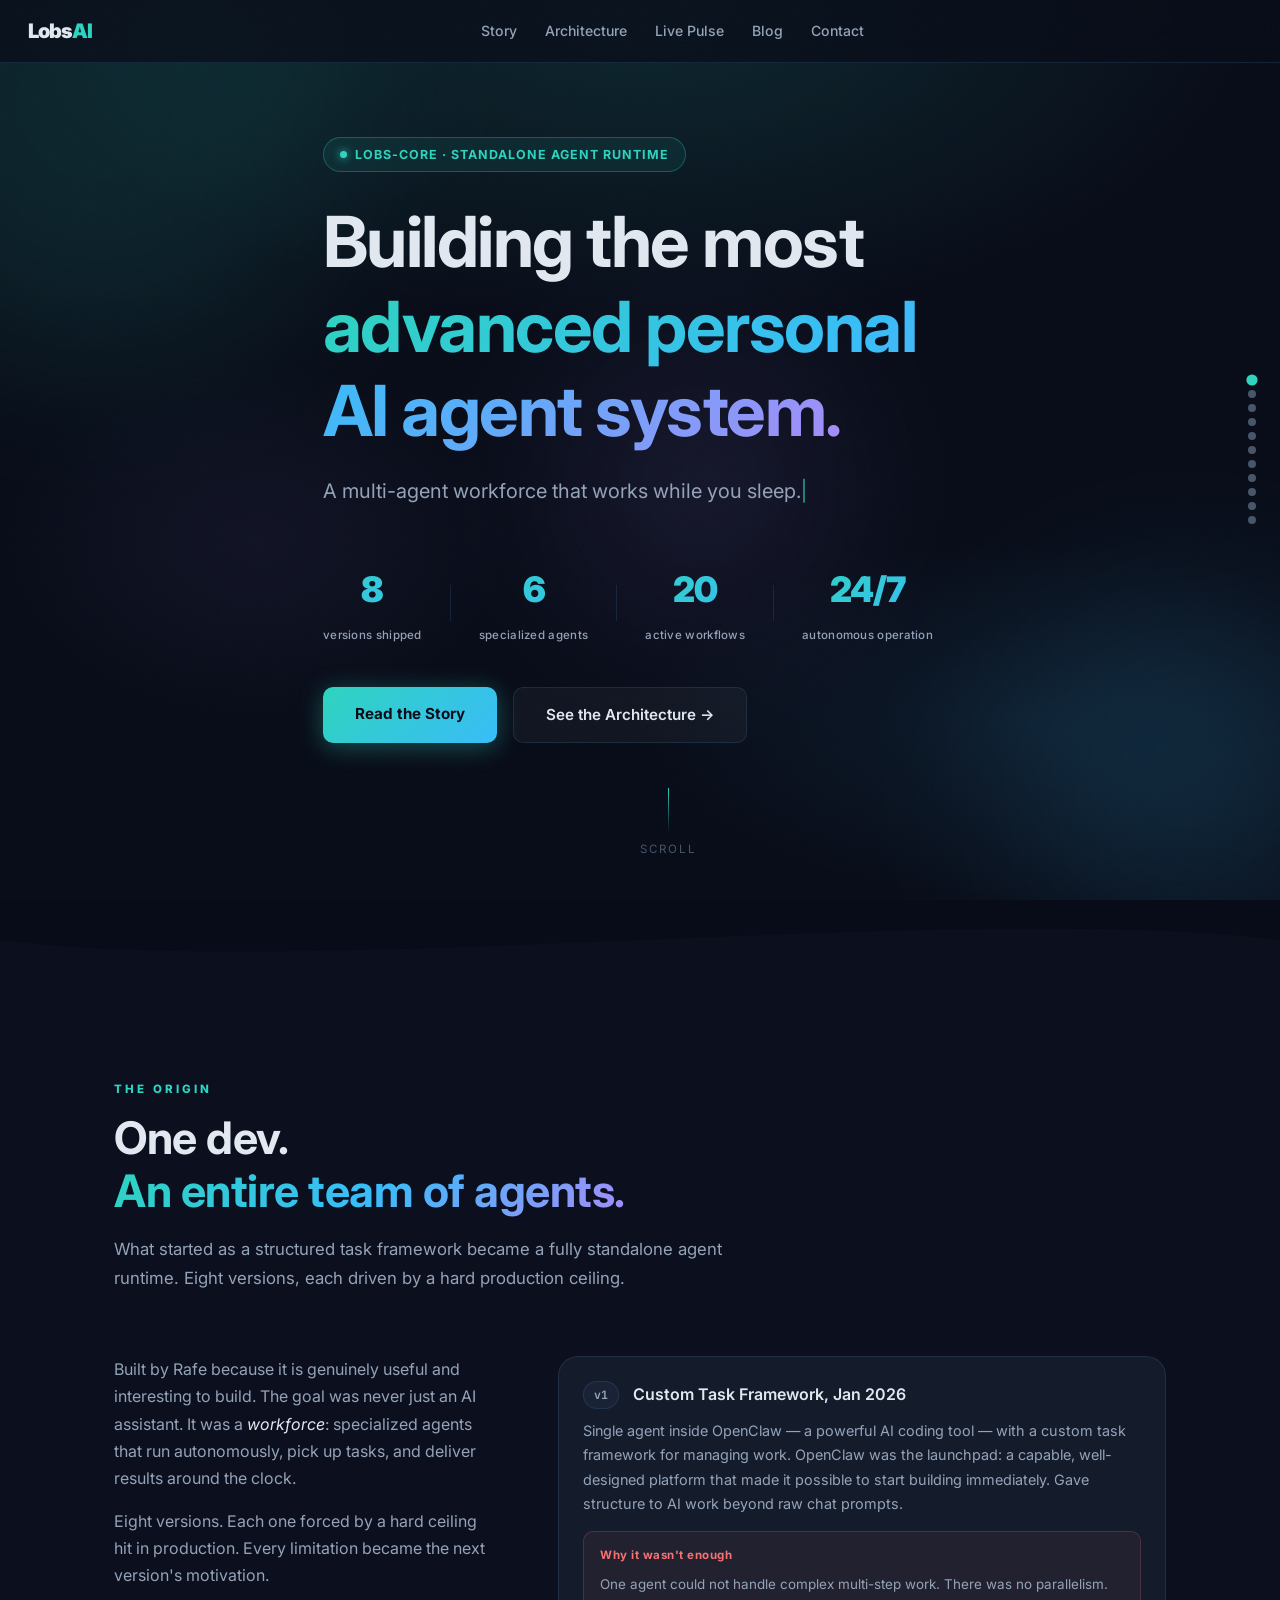
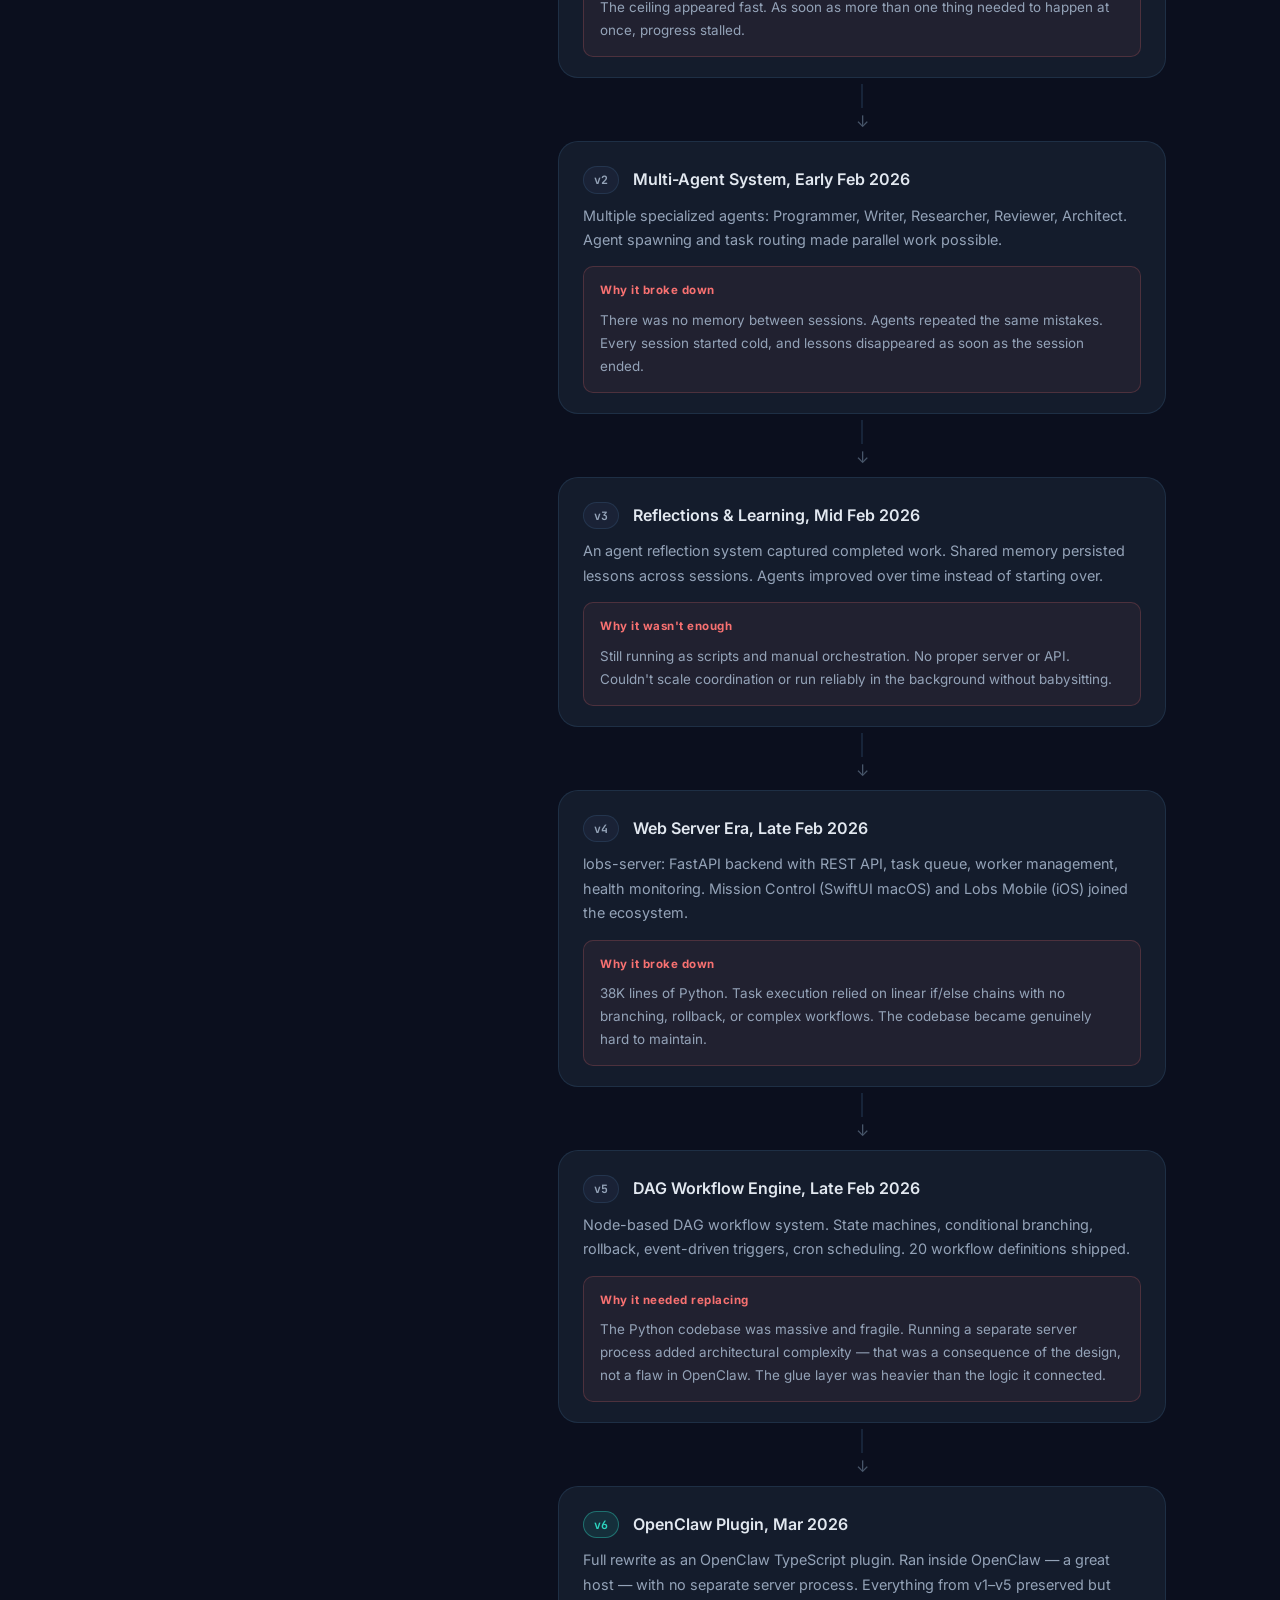
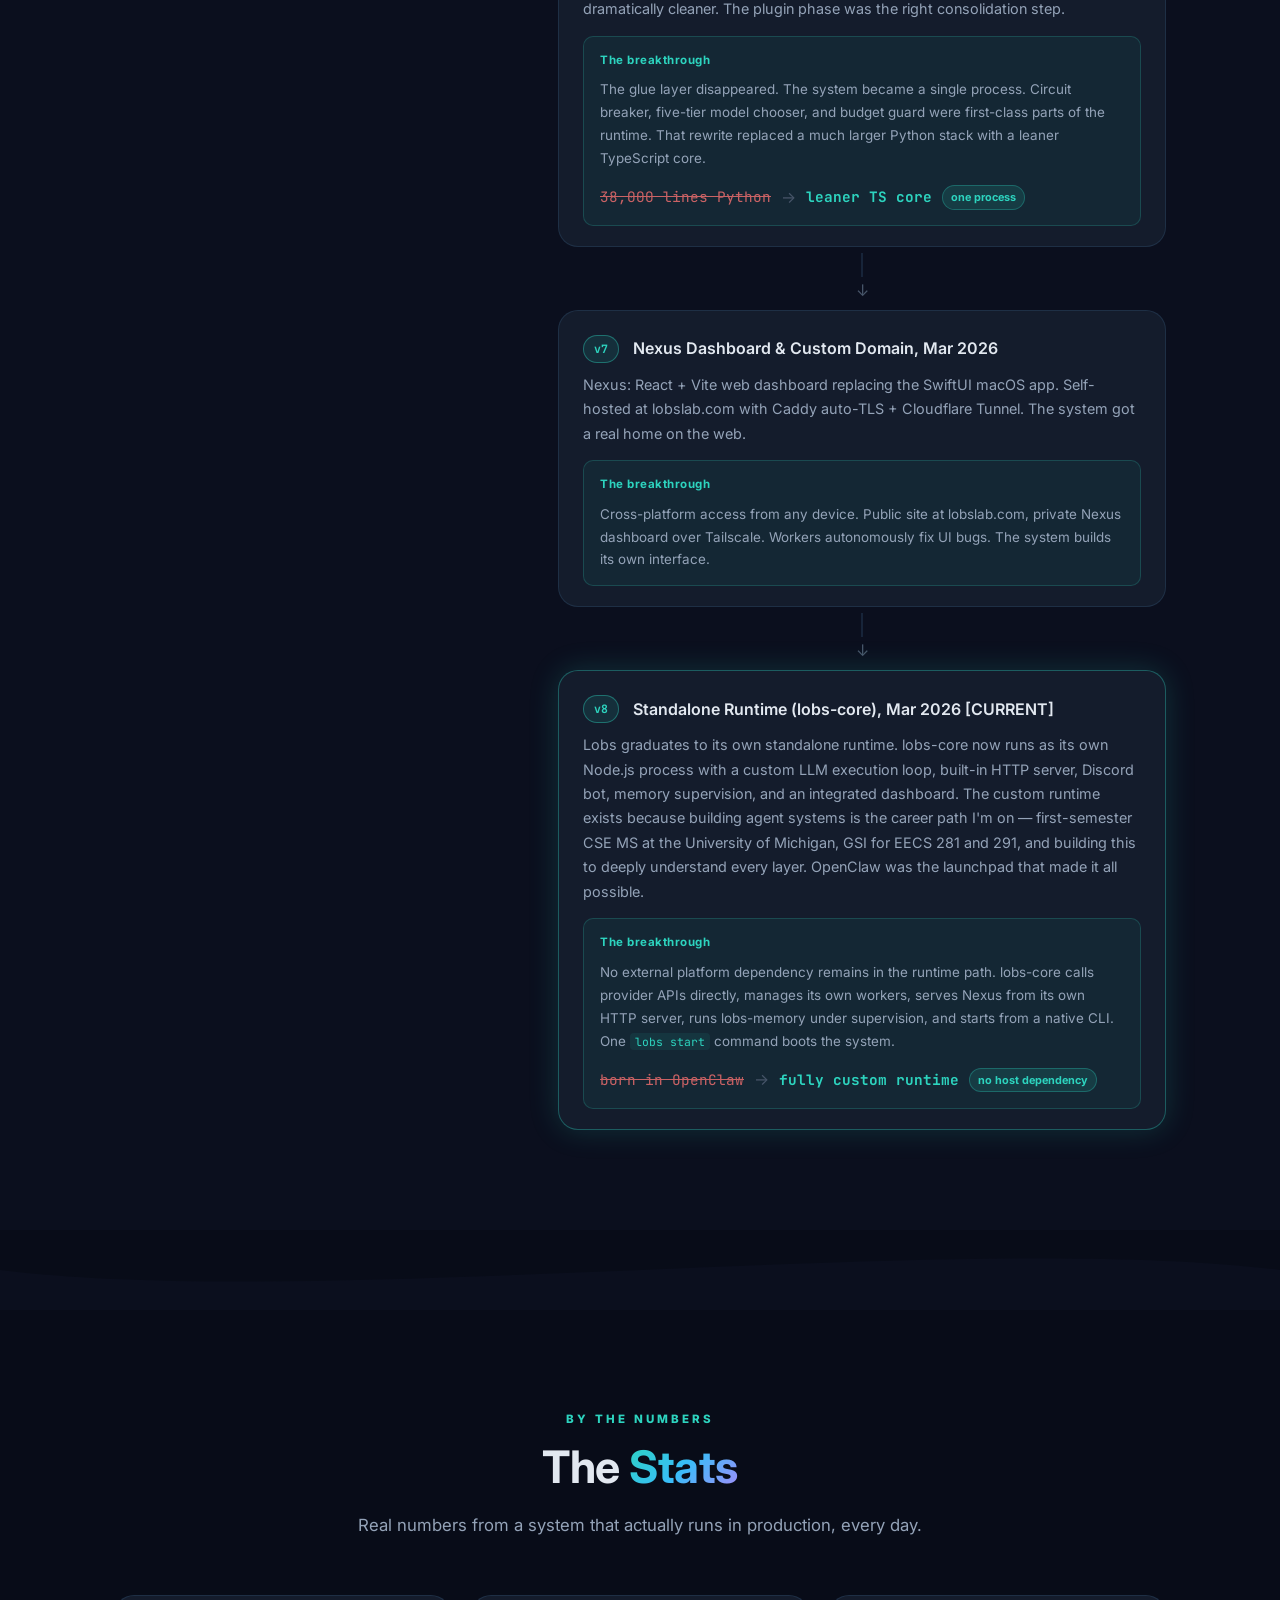
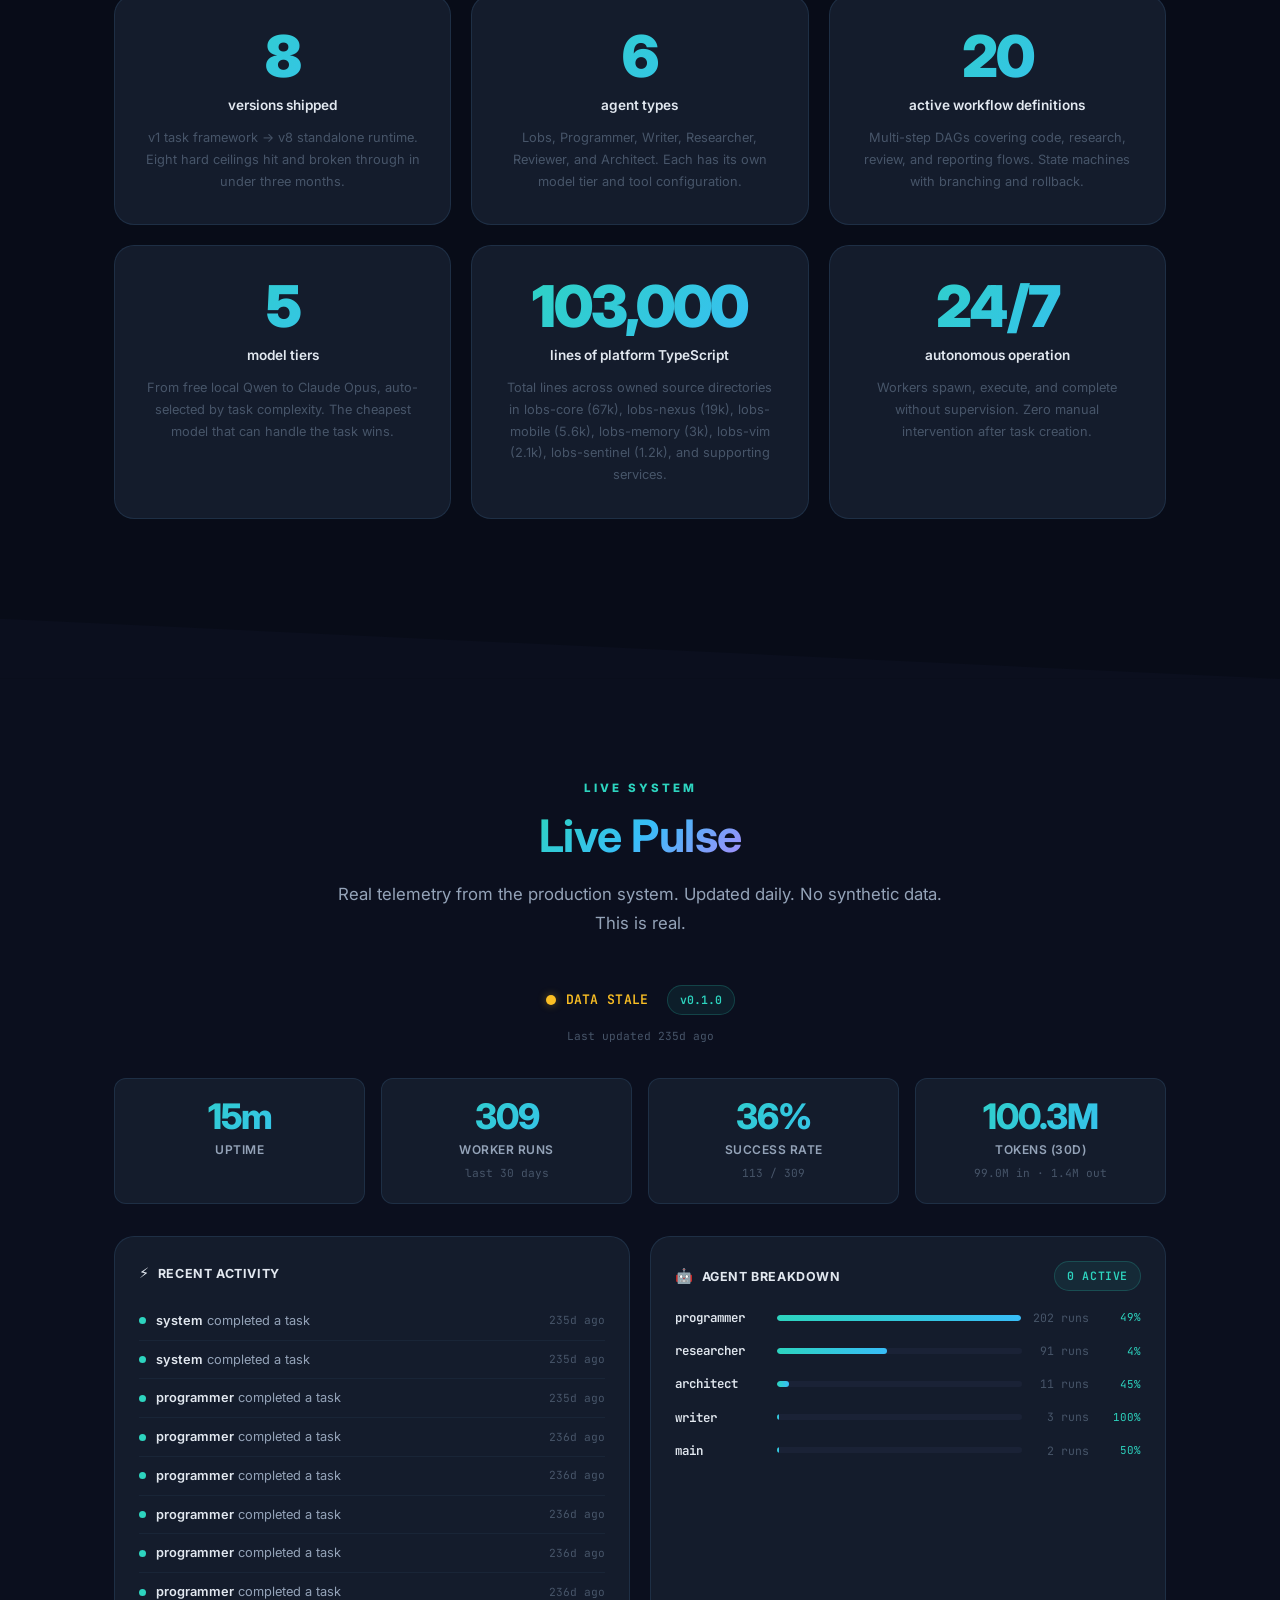
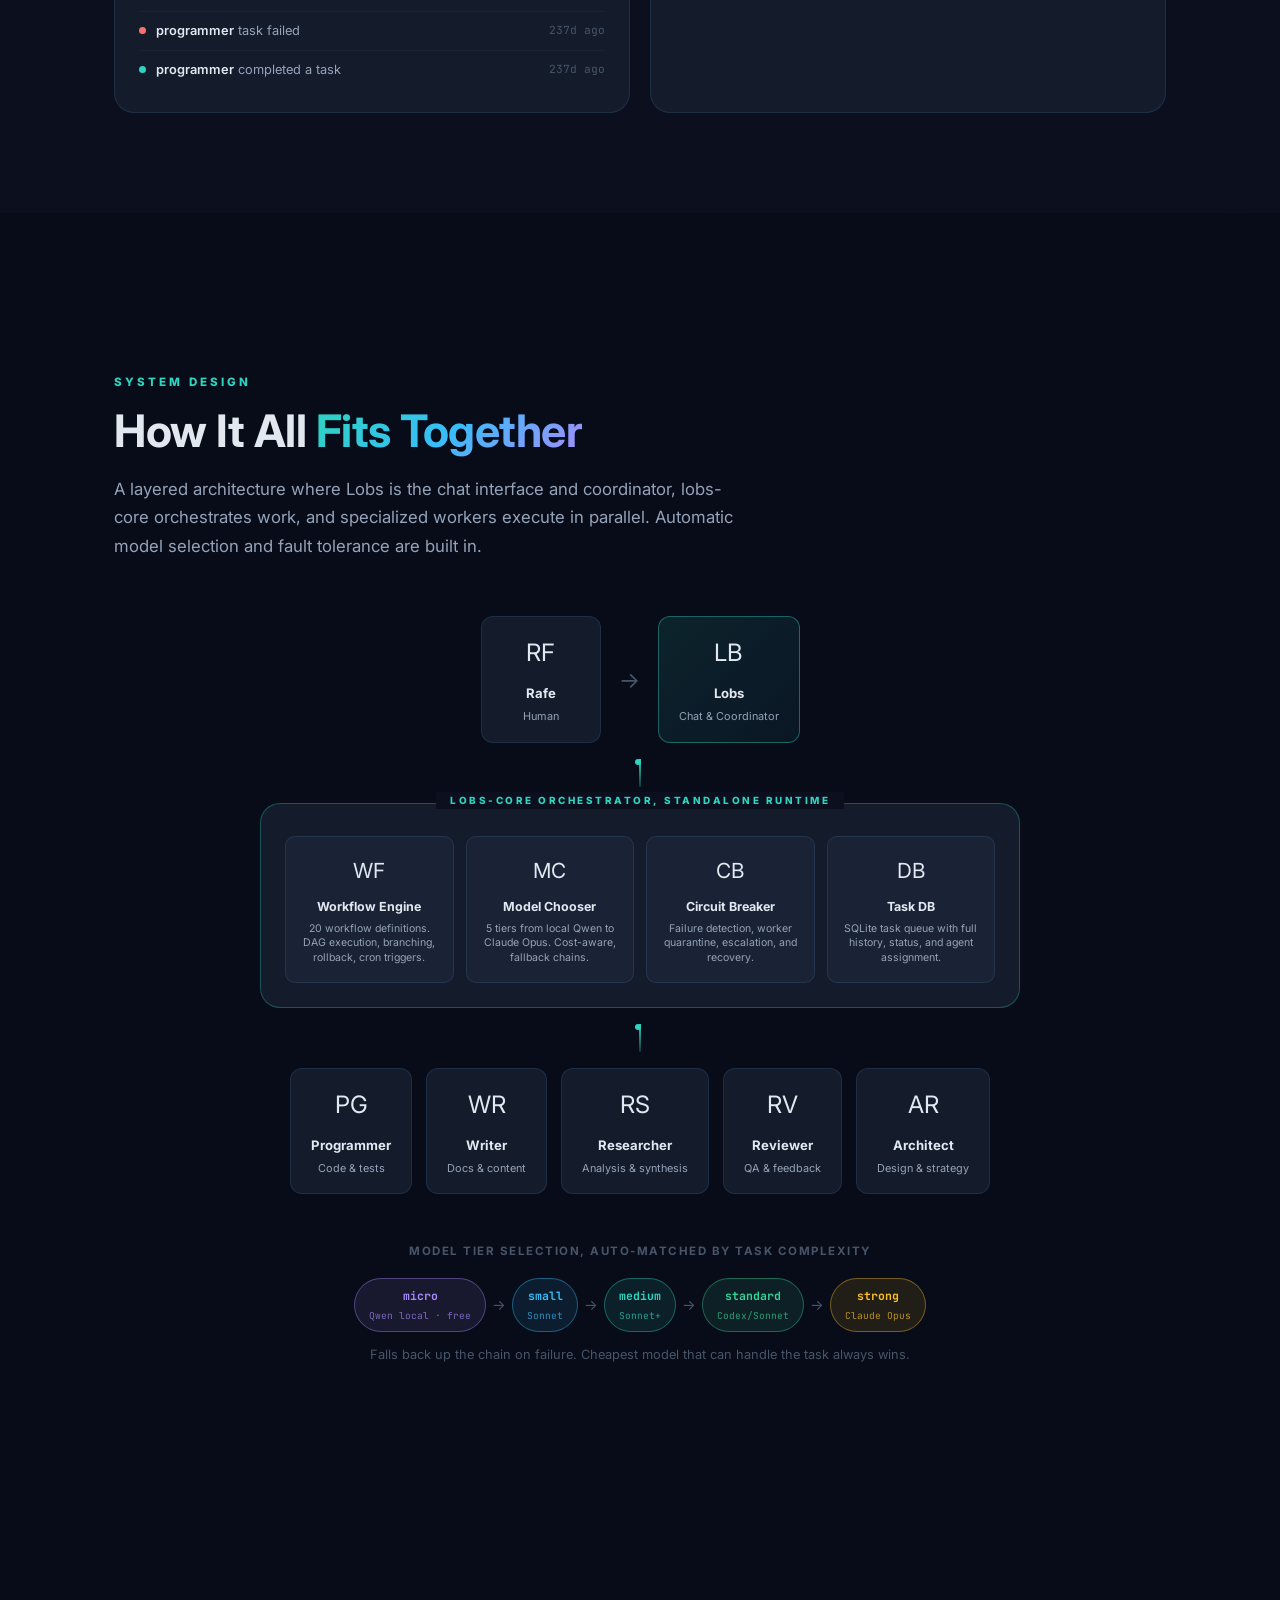
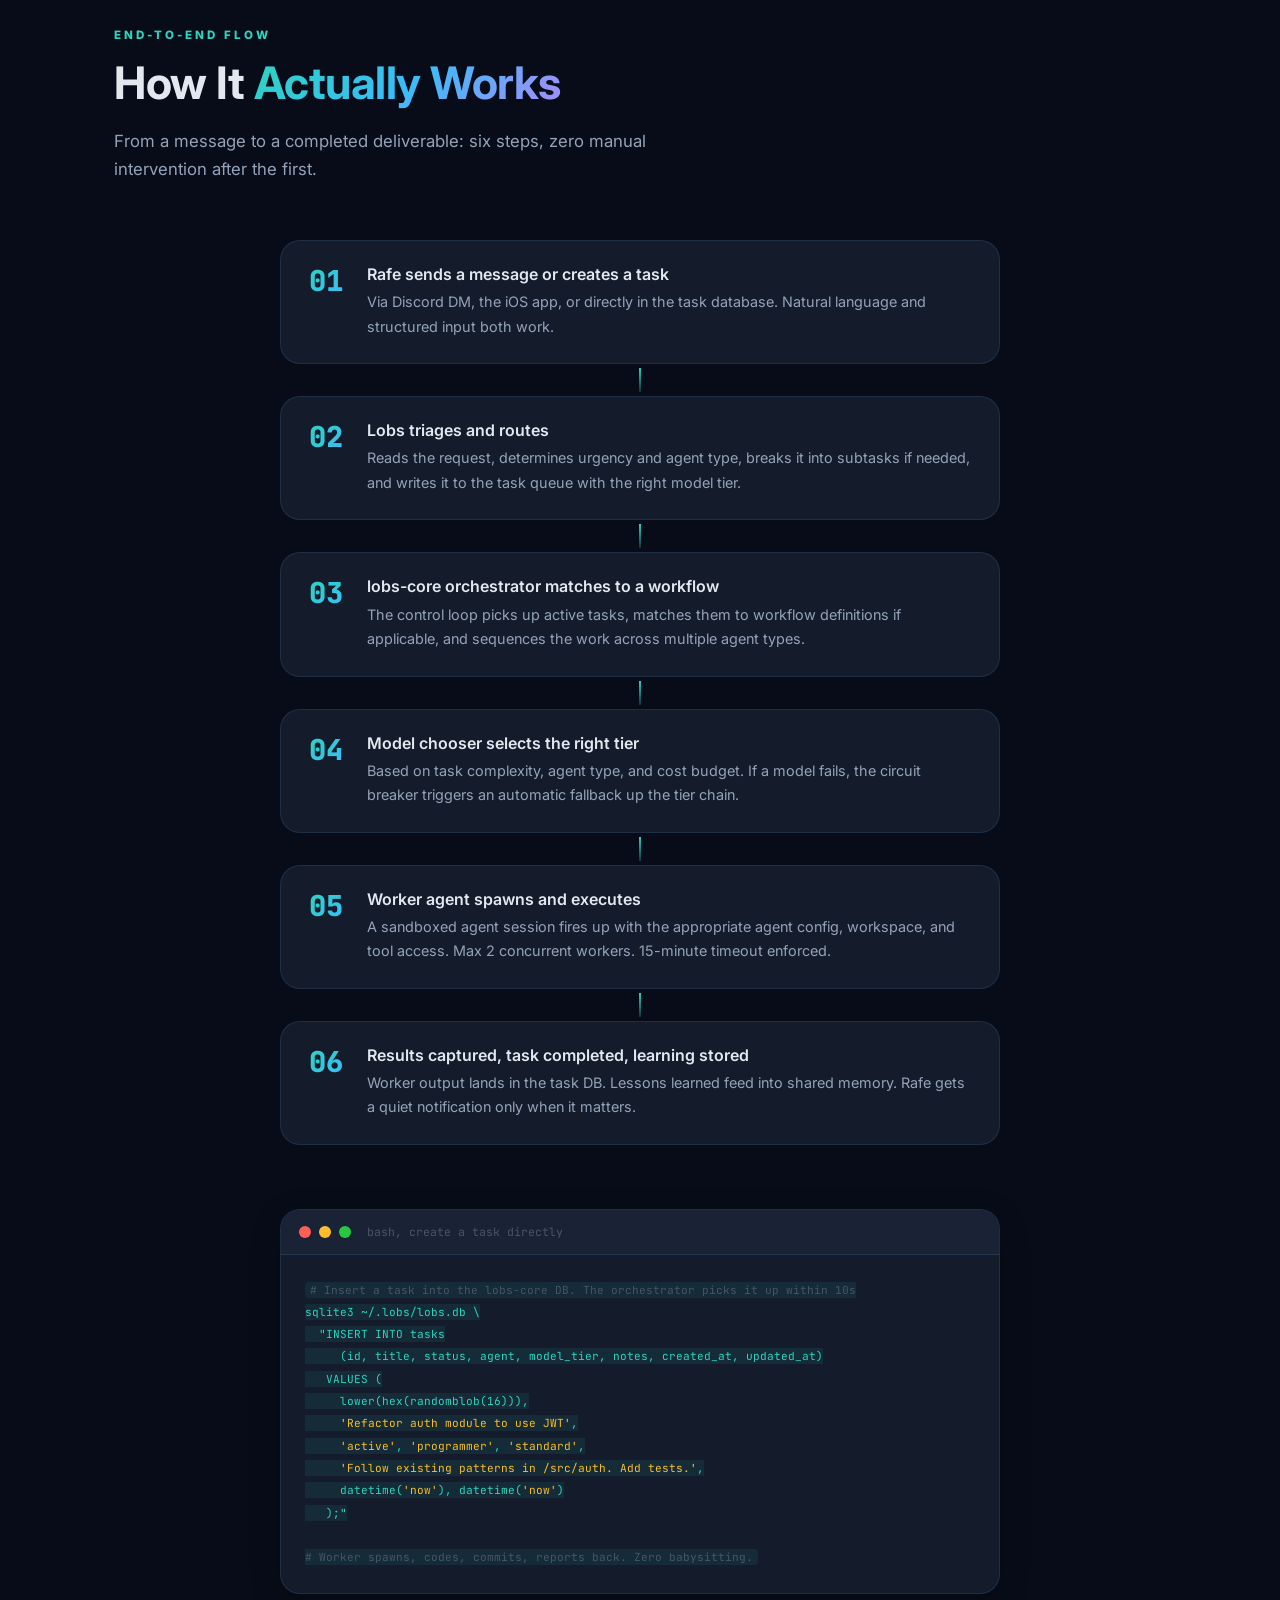
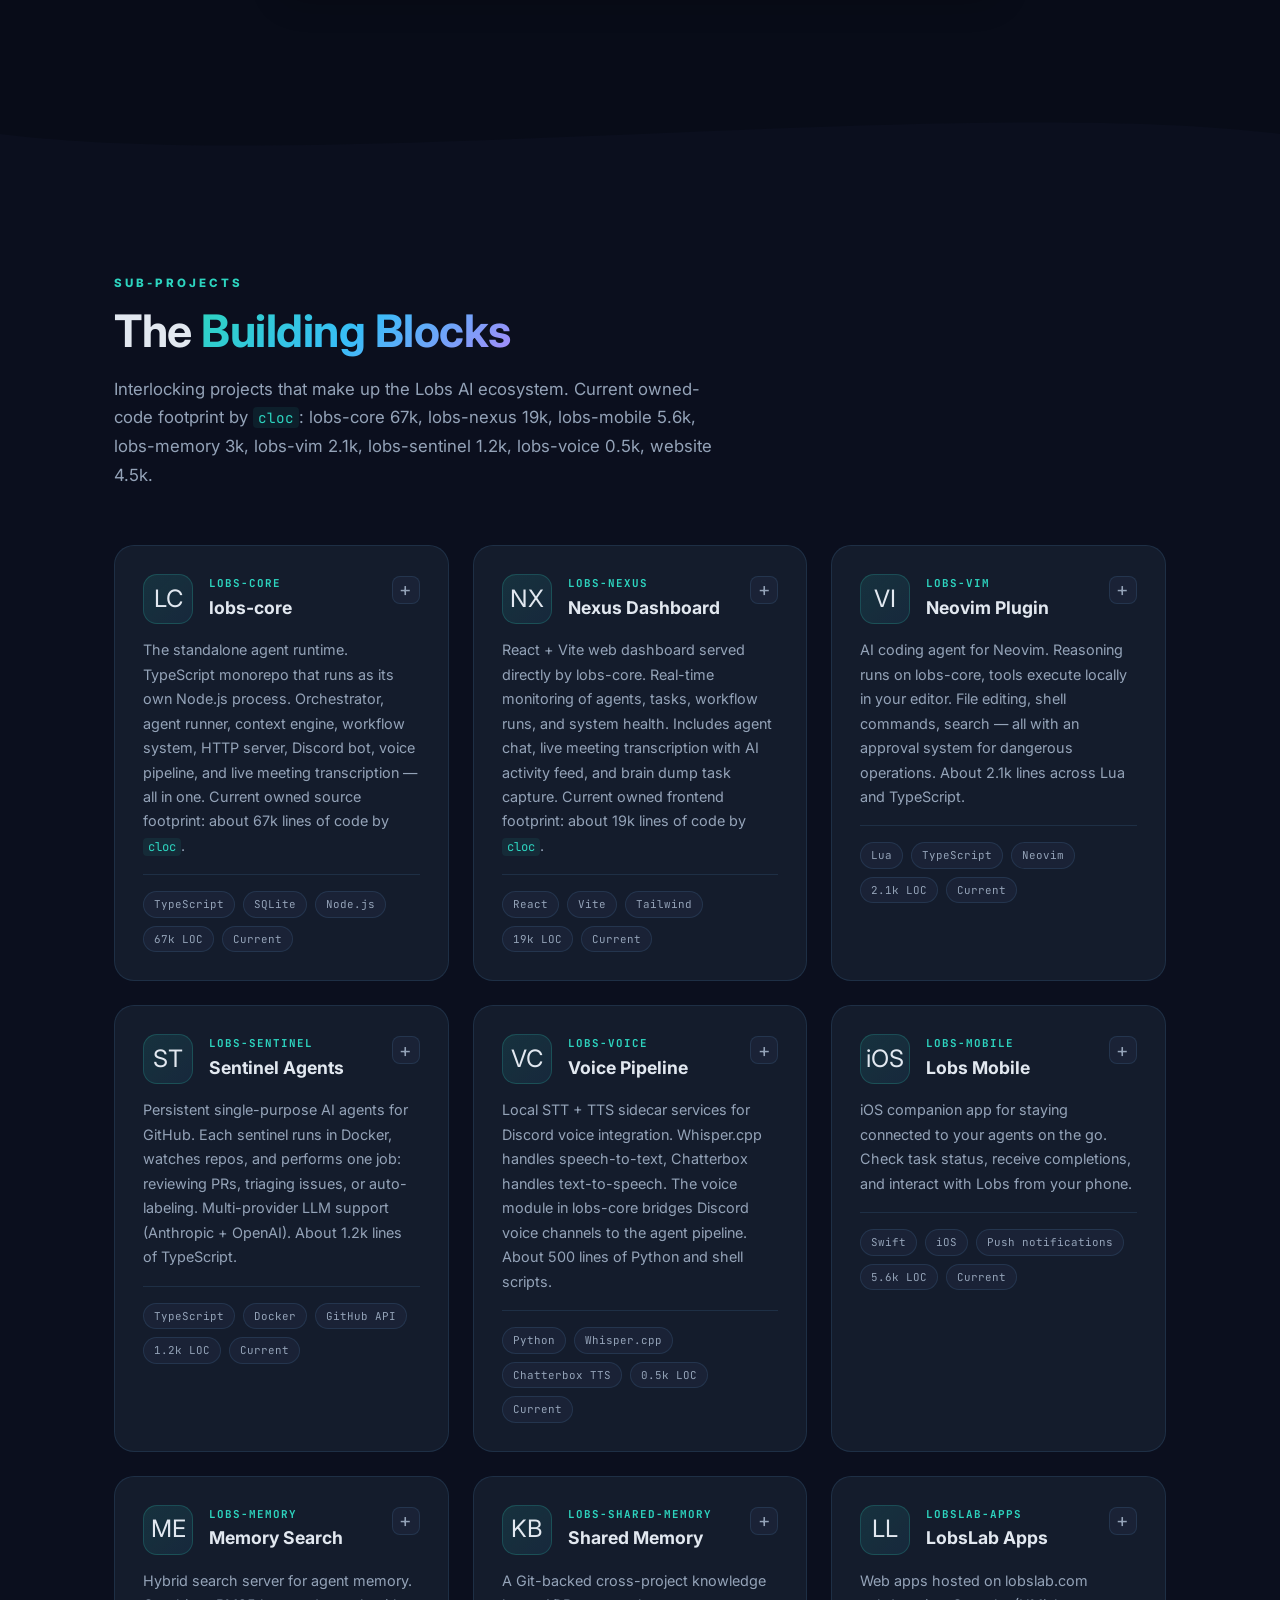
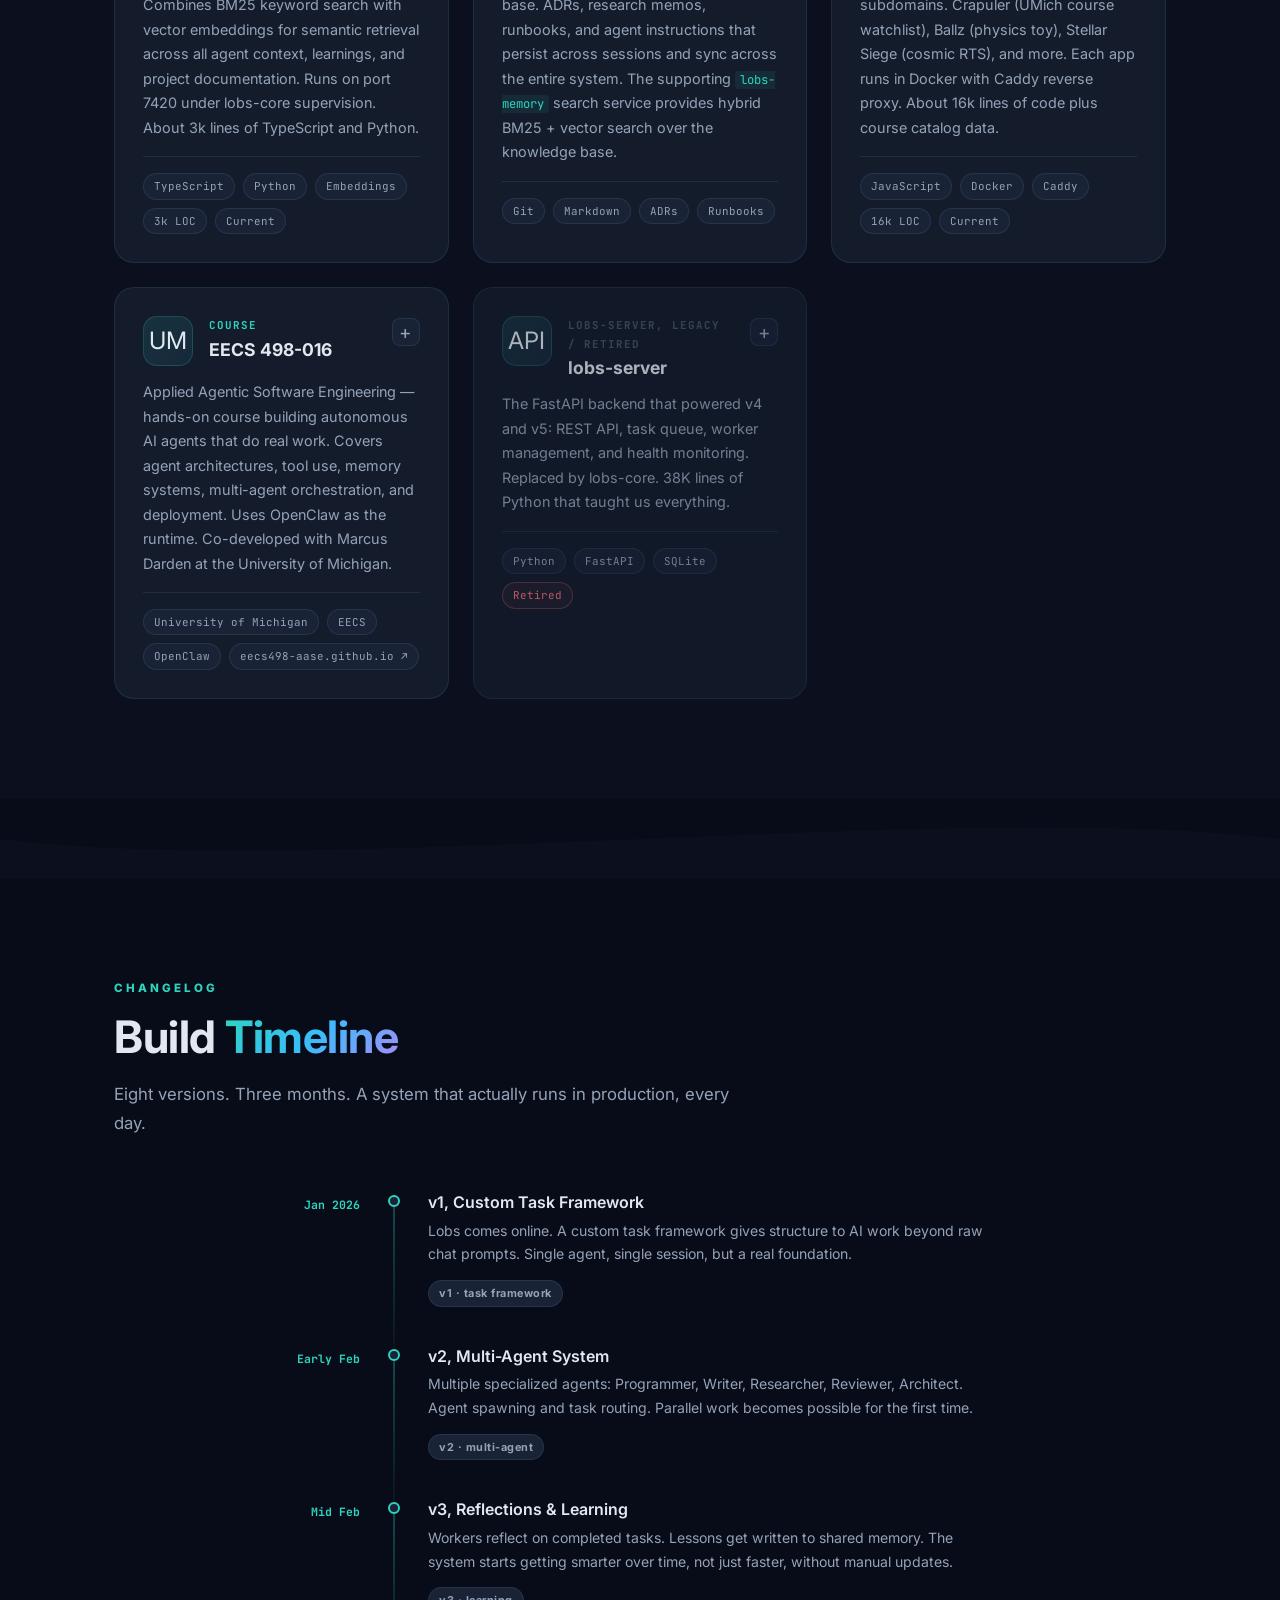
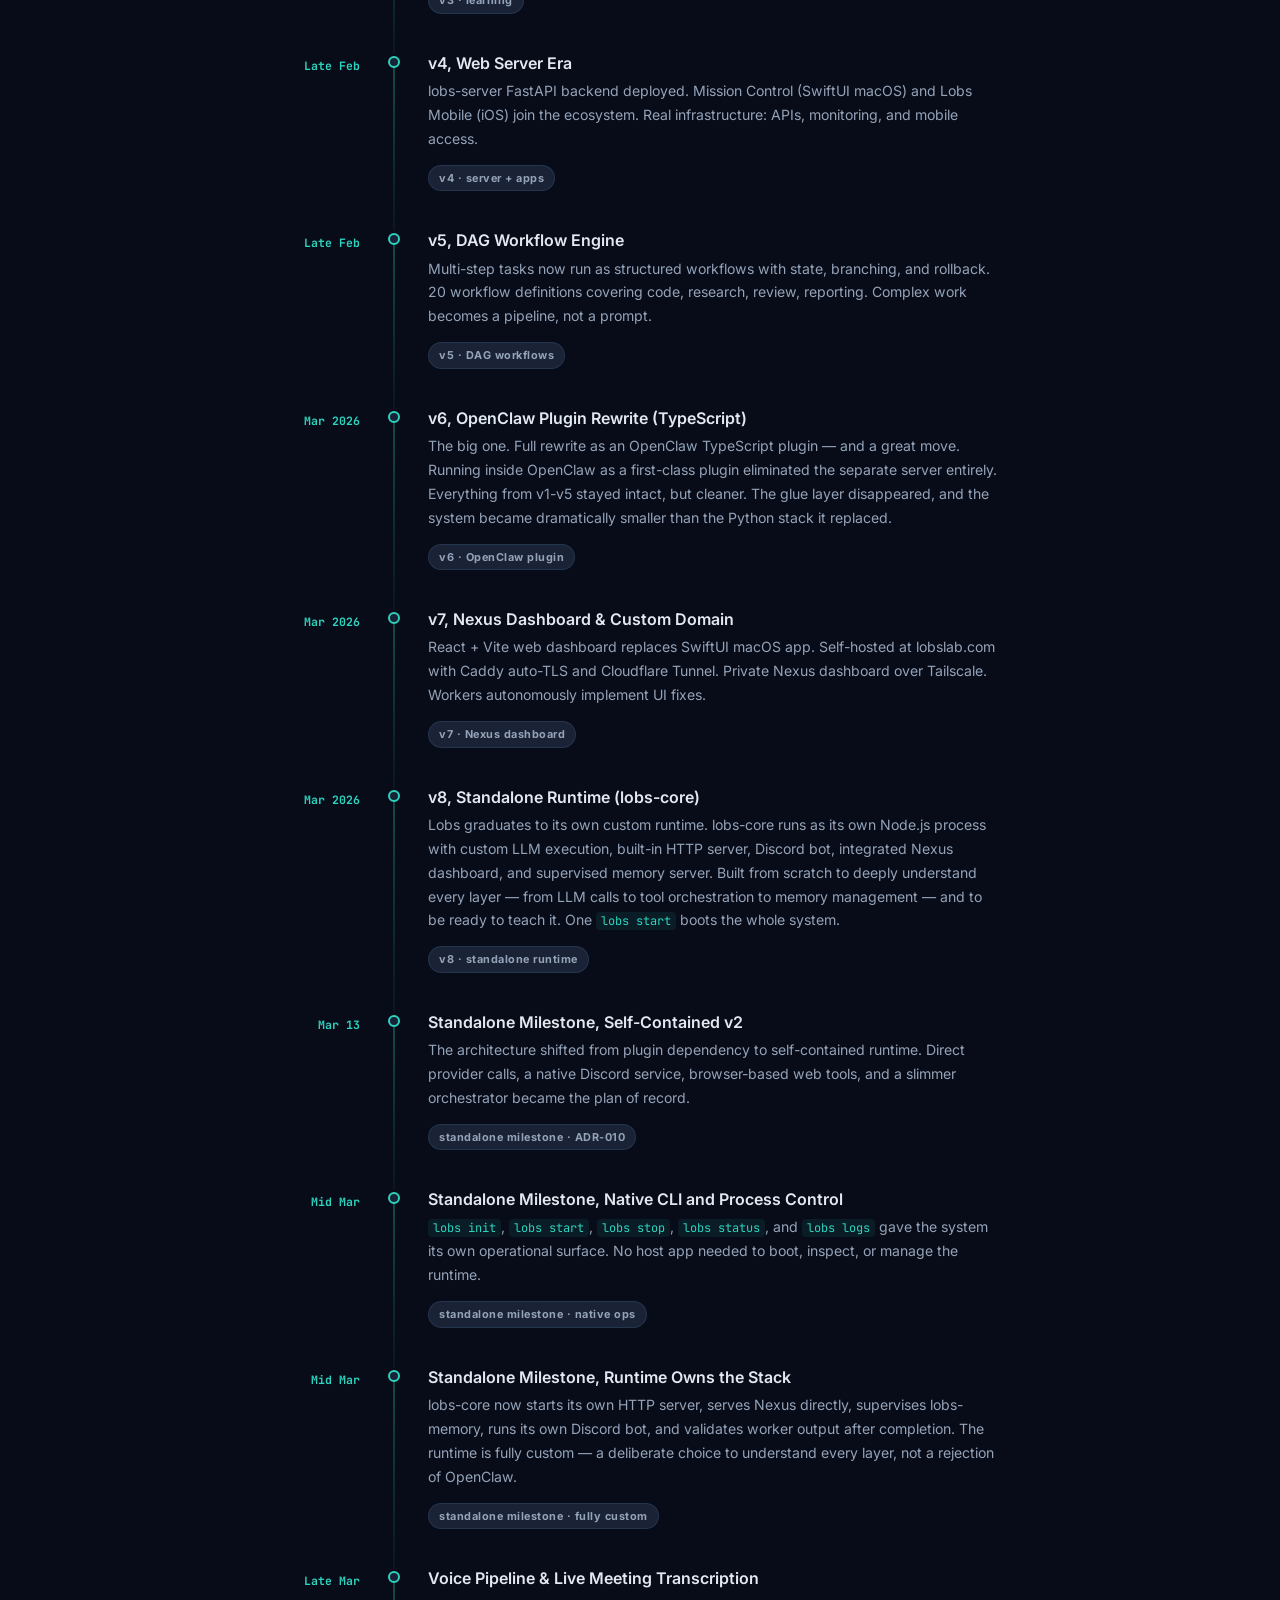
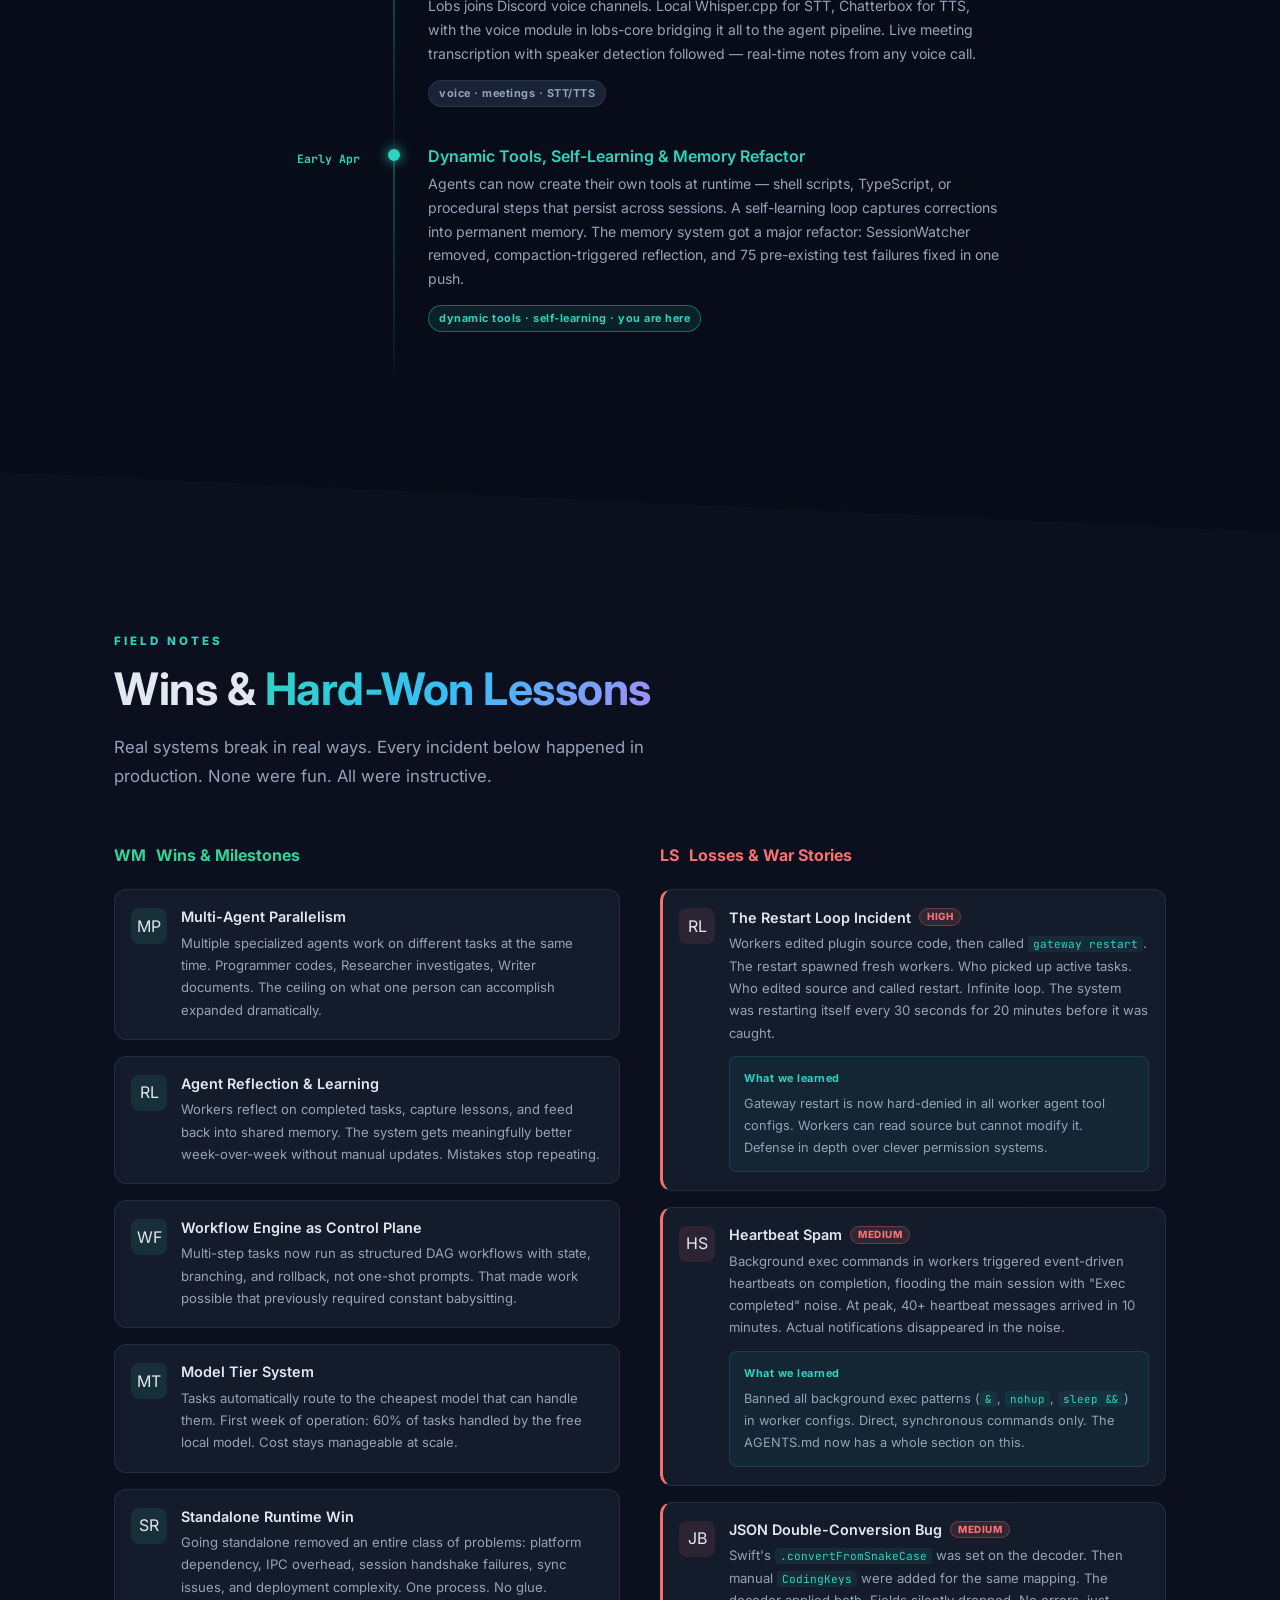
==== index.html @ 8e0f9c7a "feat: add EECS 498-016 Applied Agentic Software Engineering course card" ====
<!DOCTYPE html>
<html lang="en" data-theme="dark">
<head>
  <meta charset="UTF-8" />
  <meta name="viewport" content="width=device-width, initial-scale=1.0" />
  <title>Lobs AI | Standalone Agent Runtime</title>
  <meta name="description" content="Lobs AI: A standalone multi-agent runtime. 8 versions, 6 specialized agents, autonomous operation. Handles code, research, writing, and more 24/7." />
  <link rel="preconnect" href="https://fonts.googleapis.com" />
  <link rel="preconnect" href="https://fonts.gstatic.com" crossorigin />
  <link href="https://fonts.googleapis.com/css2?family=Inter:wght@300;400;500;600;700;800;900&family=JetBrains+Mono:wght@400;500;600&display=swap" rel="stylesheet" />
  <link rel="stylesheet" href="css/base.css" />
  <link rel="stylesheet" href="css/nav.css" />
  <link rel="stylesheet" href="css/hero.css" />
  <link rel="stylesheet" href="css/sections.css" />
  <link rel="stylesheet" href="css/pulse.css" />
  <link rel="stylesheet" href="css/components.css" />
  <link rel="stylesheet" href="css/responsive.css" />
</head>
<body>

<div class="noise-overlay" aria-hidden="true"></div>

<!-- Side TOC -->
<nav class="side-toc" aria-label="Page sections">
  <div class="toc-track">
    <a class="toc-dot active" href="#hero" data-section="hero" title="Home"><span class="toc-label">Home</span></a>
    <a class="toc-dot" href="#story" data-section="story" title="Story"><span class="toc-label">Story</span></a>
    <a class="toc-dot" href="#numbers" data-section="numbers" title="Numbers"><span class="toc-label">Numbers</span></a>
    <a class="toc-dot" href="#pulse" data-section="pulse" title="Live Pulse"><span class="toc-label">Live Pulse</span></a>
    <a class="toc-dot" href="#architecture" data-section="architecture" title="Architecture"><span class="toc-label">Architecture</span></a>
    <a class="toc-dot" href="#how-it-works" data-section="how-it-works" title="How It Works"><span class="toc-label">How It Works</span></a>
    <a class="toc-dot" href="#projects" data-section="projects" title="Projects"><span class="toc-label">Projects</span></a>
    <a class="toc-dot" href="#timeline" data-section="timeline" title="Timeline"><span class="toc-label">Timeline</span></a>
    <a class="toc-dot" href="#journal" data-section="journal" title="Blog"><span class="toc-label">Blog</span></a>
    <a class="toc-dot" href="#stack" data-section="stack" title="Stack"><span class="toc-label">Stack</span></a>
    <a class="toc-dot" href="#contact" data-section="contact" title="Contact"><span class="toc-label">Contact</span></a>
  </div>
</nav>

<!-- Top Nav -->
<nav class="topnav">
  <a class="nav-logo" href="#hero">Lobs<span>AI</span></a>
  <div class="nav-links">
    <a href="#story">Story</a>
    <a href="#architecture">Architecture</a>
    <a href="#pulse">Live Pulse</a>
    <a href="/blog/">Blog</a>
    <a href="#contact">Contact</a>
  </div>
  <div class="nav-controls">
    <button class="theme-toggle" id="themeToggle" aria-label="Toggle theme" style="display:none;">
      <span class="theme-icon-dark">🌙</span>
      <span class="theme-icon-light">☀️</span>
    </button>
    <button class="hamburger" id="hamburger" aria-label="Open menu" aria-expanded="false">
      <span></span><span></span><span></span>
    </button>
  </div>
</nav>

<div class="mobile-menu" id="mobileMenu">
  <button class="mobile-menu-close" id="mobileMenuClose">✕</button>
  <div class="mobile-menu-links">
    <a href="#story">Story</a>
    <a href="#architecture">Architecture</a>
    <a href="#pulse">Live Pulse</a>
    <a href="/blog/">Blog</a>
    <a href="#contact">Contact</a>
  </div>
</div>
<div class="mobile-menu-backdrop" id="mobileMenuBackdrop"></div>

<!-- HERO -->
<section id="hero">
  <div class="particles" aria-hidden="true">
    <div class="particle"></div><div class="particle"></div><div class="particle"></div>
    <div class="particle"></div><div class="particle"></div><div class="particle"></div>
    <div class="particle"></div><div class="particle"></div><div class="particle"></div>
    <div class="particle"></div><div class="particle"></div><div class="particle"></div>
    <div class="particle"></div><div class="particle"></div><div class="particle"></div>
    <div class="particle"></div><div class="particle"></div><div class="particle"></div>
    <div class="particle"></div><div class="particle"></div>
  </div>
  <div class="hero-bg" aria-hidden="true"></div>
  <div class="orb orb-1" aria-hidden="true"></div>
  <div class="orb orb-2" aria-hidden="true"></div>
  <div class="orb orb-3" aria-hidden="true"></div>

  <div class="container">
    <div class="hero-content">
      <div class="hero-badge"><span class="badge-dot"></span>lobs-core · Standalone Agent Runtime</div>
      <h1 class="hero-title">
        Building the most<br/>
        <span class="gradient-text">advanced personal<br/>AI agent system.</span>
      </h1>
      <p class="hero-tagline">
        <span id="typing-text"></span><span class="typing-cursor">|</span>
      </p>
      <div class="hero-stats">
        <div class="hero-stat">
          <span class="hero-stat-num" data-target="8">0</span>
          <span class="hero-stat-label">versions shipped</span>
        </div>
        <div class="hero-stat-divider"></div>
        <div class="hero-stat">
          <span class="hero-stat-num" data-target="6">0</span>
          <span class="hero-stat-label">specialized agents</span>
        </div>
        <div class="hero-stat-divider"></div>
        <div class="hero-stat">
          <span class="hero-stat-num" data-target="20">0</span>
          <span class="hero-stat-label">active workflows</span>
        </div>
        <div class="hero-stat-divider"></div>
        <div class="hero-stat">
          <span class="hero-stat-num">24/7</span>
          <span class="hero-stat-label">autonomous operation</span>
        </div>
      </div>
      <div class="hero-cta">
        <a href="#story" class="btn-primary">Read the Story</a>
        <a href="#architecture" class="btn-secondary">See the Architecture →</a>
      </div>
    </div>
  </div>
  <div class="scroll-hint" aria-hidden="true">
    <div class="scroll-hint-line"></div>scroll
  </div>
</section>

<div class="wave-divider" aria-hidden="true">
  <svg viewBox="0 0 1440 80" preserveAspectRatio="none"><path d="M0,40 C360,80 1080,0 1440,40 L1440,80 L0,80 Z" fill="var(--section-alt)"/></svg>
</div>

<!-- STORY -->
<section id="story" class="alt-bg">
  <div class="container">
    <div class="story-header reveal">
      <p class="section-label">The Origin</p>
      <h2>One dev.<br/><span class="gradient-text">An entire team of agents.</span></h2>
      <p class="section-desc">What started as a structured task framework became a fully standalone agent runtime. Eight versions, each driven by a hard production ceiling.</p>
    </div>
    <div class="story-grid">
      <div class="story-text reveal">
        <p>Built by Rafe because it is genuinely useful and interesting to build. The goal was never just an AI assistant. It was a <em>workforce</em>: specialized agents that run autonomously, pick up tasks, and deliver results around the clock.</p>
        <p>Eight versions. Each one forced by a hard ceiling hit in production. Every limitation became the next version's motivation.</p>
      </div>
      <div class="story-versions reveal reveal-delay-2">

        <div class="version-card v1">
          <div class="version-header">
            <span class="version-badge">v1</span>
            <h4>Custom Task Framework, Jan 2026</h4>
          </div>
          <p class="version-desc">Single agent inside OpenClaw — a powerful AI coding tool — with a custom task framework for managing work. OpenClaw was the launchpad: a capable, well-designed platform that made it possible to start building immediately. Gave structure to AI work beyond raw chat prompts.</p>
          <div class="version-pain">
            <div class="pain-label">Why it wasn't enough</div>
            <p>One agent could not handle complex multi-step work. There was no parallelism. The ceiling appeared fast. As soon as more than one thing needed to happen at once, progress stalled.</p>
          </div>
        </div>

        <div class="version-connector" aria-hidden="true"><div class="vc-line"></div><div class="vc-arrow">↓</div></div>

        <div class="version-card v2">
          <div class="version-header">
            <span class="version-badge">v2</span>
            <h4>Multi-Agent System, Early Feb 2026</h4>
          </div>
          <p class="version-desc">Multiple specialized agents: Programmer, Writer, Researcher, Reviewer, Architect. Agent spawning and task routing made parallel work possible.</p>
          <div class="version-pain">
            <div class="pain-label">Why it broke down</div>
            <p>There was no memory between sessions. Agents repeated the same mistakes. Every session started cold, and lessons disappeared as soon as the session ended.</p>
          </div>
        </div>

        <div class="version-connector" aria-hidden="true"><div class="vc-line"></div><div class="vc-arrow">↓</div></div>

        <div class="version-card v3">
          <div class="version-header">
            <span class="version-badge">v3</span>
            <h4>Reflections &amp; Learning, Mid Feb 2026</h4>
          </div>
          <p class="version-desc">An agent reflection system captured completed work. Shared memory persisted lessons across sessions. Agents improved over time instead of starting over.</p>
          <div class="version-pain">
            <div class="pain-label">Why it wasn't enough</div>
            <p>Still running as scripts and manual orchestration. No proper server or API. Couldn't scale coordination or run reliably in the background without babysitting.</p>
          </div>
        </div>

        <div class="version-connector" aria-hidden="true"><div class="vc-line"></div><div class="vc-arrow">↓</div></div>

        <div class="version-card v4">
          <div class="version-header">
            <span class="version-badge">v4</span>
            <h4>Web Server Era, Late Feb 2026</h4>
          </div>
          <p class="version-desc">lobs-server: FastAPI backend with REST API, task queue, worker management, health monitoring. Mission Control (SwiftUI macOS) and Lobs Mobile (iOS) joined the ecosystem.</p>
          <div class="version-pain">
            <div class="pain-label">Why it broke down</div>
            <p>38K lines of Python. Task execution relied on linear if/else chains with no branching, rollback, or complex workflows. The codebase became genuinely hard to maintain.</p>
          </div>
        </div>

        <div class="version-connector" aria-hidden="true"><div class="vc-line"></div><div class="vc-arrow">↓</div></div>

        <div class="version-card v5">
          <div class="version-header">
            <span class="version-badge">v5</span>
            <h4>DAG Workflow Engine, Late Feb 2026</h4>
          </div>
          <p class="version-desc">Node-based DAG workflow system. State machines, conditional branching, rollback, event-driven triggers, cron scheduling. 20 workflow definitions shipped.</p>
          <div class="version-pain">
            <div class="pain-label">Why it needed replacing</div>
            <p>The Python codebase was massive and fragile. Running a separate server process added architectural complexity — that was a consequence of the design, not a flaw in OpenClaw. The glue layer was heavier than the logic it connected.</p>
          </div>
        </div>

        <div class="version-connector" aria-hidden="true"><div class="vc-line"></div><div class="vc-arrow">↓</div></div>

        <div class="version-card v6">
          <div class="version-header">
            <span class="version-badge v6-badge">v6</span>
            <h4>OpenClaw Plugin, Mar 2026</h4>
          </div>
          <p class="version-desc">Full rewrite as an OpenClaw TypeScript plugin. Ran inside OpenClaw — a great host — with no separate server process. Everything from v1–v5 preserved but dramatically cleaner. The plugin phase was the right consolidation step.</p>
          <div class="version-win">
            <div class="win-label">The breakthrough</div>
            <p>The glue layer disappeared. The system became a single process. Circuit breaker, five-tier model chooser, and budget guard were first-class parts of the runtime. That rewrite replaced a much larger Python stack with a leaner TypeScript core.</p>
            <div class="win-stat">
              <span class="ws-before">38,000 lines Python</span>
              <span class="ws-arrow">→</span>
              <span class="ws-after">leaner TS core</span>
              <span class="ws-badge">one process</span>
            </div>
          </div>
        </div>

        <div class="version-connector" aria-hidden="true"><div class="vc-line"></div><div class="vc-arrow">↓</div></div>

        <div class="version-card v6">
          <div class="version-header">
            <span class="version-badge v6-badge">v7</span>
            <h4>Nexus Dashboard &amp; Custom Domain, Mar 2026</h4>
          </div>
          <p class="version-desc">Nexus: React + Vite web dashboard replacing the SwiftUI macOS app. Self-hosted at lobslab.com with Caddy auto-TLS + Cloudflare Tunnel. The system got a real home on the web.</p>
          <div class="version-win">
            <div class="win-label">The breakthrough</div>
            <p>Cross-platform access from any device. Public site at lobslab.com, private Nexus dashboard over Tailscale. Workers autonomously fix UI bugs. The system builds its own interface.</p>
          </div>
        </div>

        <div class="version-connector" aria-hidden="true"><div class="vc-line"></div><div class="vc-arrow">↓</div></div>

        <div class="version-card v6 active">
          <div class="version-header">
            <span class="version-badge v6-badge">v8</span>
            <h4>Standalone Runtime (lobs-core), Mar 2026 [CURRENT]</h4>
          </div>
          <p class="version-desc">Lobs graduates to its own standalone runtime. lobs-core now runs as its own Node.js process with a custom LLM execution loop, built-in HTTP server, Discord bot, memory supervision, and an integrated dashboard. The custom runtime exists because building agent systems is the career path I'm on — first-semester CSE MS at the University of Michigan, GSI for EECS 281 and 291, and building this to deeply understand every layer. OpenClaw was the launchpad that made it all possible.</p>
          <div class="version-win">
            <div class="win-label">The breakthrough</div>
            <p>No external platform dependency remains in the runtime path. lobs-core calls provider APIs directly, manages its own workers, serves Nexus from its own HTTP server, runs lobs-memory under supervision, and starts from a native CLI. One <code>lobs start</code> command boots the system.</p>
            <div class="win-stat">
              <span class="ws-before">born in OpenClaw</span>
              <span class="ws-arrow">→</span>
              <span class="ws-after">fully custom runtime</span>
              <span class="ws-badge">no host dependency</span>
            </div>
          </div>
        </div>

      </div>
    </div>
  </div>
</section>

<div class="wave-divider wave-flip" aria-hidden="true">
  <svg viewBox="0 0 1440 80" preserveAspectRatio="none"><path d="M0,40 C360,0 1080,80 1440,40 L1440,0 L0,0 Z" fill="var(--section-alt)"/></svg>
</div>

<!-- NUMBERS -->
<section id="numbers">
  <div class="container">
    <p class="section-label reveal" style="text-align:center;">By the Numbers</p>
    <h2 class="section-title reveal reveal-delay-1" style="text-align:center;">The <span class="gradient-text">Stats</span></h2>
    <p class="section-desc reveal reveal-delay-2" style="text-align:center;margin:0 auto 56px;">Real numbers from a system that actually runs in production, every day.</p>
    <div class="stats-grid">
      <div class="stat-card reveal">
        <div class="stat-num counter" data-target="8">0</div>
        <div class="stat-unit">versions shipped</div>
        <div class="stat-detail">v1 task framework → v8 standalone runtime. Eight hard ceilings hit and broken through in under three months.</div>
      </div>
      <div class="stat-card reveal reveal-delay-1">
        <div class="stat-num counter" data-target="6">0</div>
        <div class="stat-unit">agent types</div>
        <div class="stat-detail">Lobs, Programmer, Writer, Researcher, Reviewer, and Architect. Each has its own model tier and tool configuration.</div>
      </div>
      <div class="stat-card reveal reveal-delay-2">
        <div class="stat-num counter" data-target="20">0</div>
        <div class="stat-unit">active workflow definitions</div>
        <div class="stat-detail">Multi-step DAGs covering code, research, review, and reporting flows. State machines with branching and rollback.</div>
      </div>
      <div class="stat-card reveal reveal-delay-3">
        <div class="stat-num counter" data-target="5">0</div>
        <div class="stat-unit">model tiers</div>
        <div class="stat-detail">From free local Qwen to Claude Opus, auto-selected by task complexity. The cheapest model that can handle the task wins.</div>
      </div>
      <div class="stat-card reveal reveal-delay-1">
        <div class="stat-num counter" data-target="103000">0</div>
        <div class="stat-unit">lines of platform TypeScript</div>
        <div class="stat-detail">Total lines across owned source directories in lobs-core (67k), lobs-nexus (19k), lobs-mobile (5.6k), lobs-memory (3k), lobs-vim (2.1k), lobs-sentinel (1.2k), and supporting services.</div>
      </div>
      <div class="stat-card reveal reveal-delay-2">
        <div class="stat-num">24/7</div>
        <div class="stat-unit">autonomous operation</div>
        <div class="stat-detail">Workers spawn, execute, and complete without supervision. Zero manual intervention after task creation.</div>
      </div>
    </div>
  </div>
</section>

<div class="diagonal-divider" aria-hidden="true"></div>

<!-- LIVE PULSE -->
<section id="pulse" class="alt-bg">
  <div class="container">
    <div class="pulse-header" style="text-align:center;">
      <p class="section-label reveal">Live System</p>
      <h2 class="section-title reveal reveal-delay-1"><span class="gradient-text">Live Pulse</span></h2>
      <p class="section-desc reveal reveal-delay-2" style="margin:0 auto 40px;">Real telemetry from the production system. Updated daily. No synthetic data. This is real.</p>
    </div>

    <div id="pulseContent">
      <div class="pulse-loading reveal">Fetching telemetry…</div>
    </div>
  </div>
</section>

<div class="diagonal-divider diagonal-alt" aria-hidden="true"></div>

<!-- ARCHITECTURE -->
<section id="architecture">
  <div class="container">
    <p class="section-label reveal">System Design</p>
    <h2 class="section-title reveal reveal-delay-1">How It All <span class="gradient-text">Fits Together</span></h2>
    <p class="section-desc reveal reveal-delay-2">A layered architecture where Lobs is the chat interface and coordinator, lobs-core orchestrates work, and specialized workers execute in parallel. Automatic model selection and fault tolerance are built in.</p>
    <div class="arch-diagram reveal reveal-delay-1">
      <div class="arch-row">
        <div class="arch-node" tabindex="0">
          <div class="node-icon">RF</div>
          <div class="node-label">Rafe</div>
          <div class="node-sub">Human</div>
          <div class="node-tooltip">The human. Sends messages, creates tasks, reviews results via Discord, iOS, or direct DB.</div>
        </div>
        <div class="arch-arrow" aria-hidden="true">→</div>
        <div class="arch-node primary" tabindex="0">
          <div class="node-icon">LB</div>
          <div class="node-label">Lobs</div>
          <div class="node-sub">Chat &amp; Coordinator</div>
          <div class="node-tooltip">Primary agent. Runs 24/7. Triages requests, creates tasks, routes to the lobs-core orchestrator. The face of the system.</div>
        </div>
      </div>
      <div class="arch-connector-vert"><div class="connector-pulse"></div></div>
      <div class="arch-paw-box">
        <span class="arch-paw-label">LOBS-CORE ORCHESTRATOR, STANDALONE RUNTIME</span>
        <div class="paw-component" tabindex="0">
          <div class="pc-icon">WF</div>
          <div class="pc-label">Workflow Engine</div>
          <div class="pc-desc">20 workflow definitions. DAG execution, branching, rollback, cron triggers.</div>
          <div class="node-tooltip">20 workflow definitions. DAG execution with state, branching, and rollback. Event-driven triggers and cron scheduling.</div>
        </div>
        <div class="paw-component" tabindex="0">
          <div class="pc-icon">MC</div>
          <div class="pc-label">Model Chooser</div>
          <div class="pc-desc">5 tiers from local Qwen to Claude Opus. Cost-aware, fallback chains.</div>
          <div class="node-tooltip">Tier-based model selection. Auto-fallback chains on failure. Cheapest model that handles the task wins.</div>
        </div>
        <div class="paw-component" tabindex="0">
          <div class="pc-icon">CB</div>
          <div class="pc-label">Circuit Breaker</div>
          <div class="pc-desc">Failure detection, worker quarantine, escalation, and recovery.</div>
          <div class="node-tooltip">Tracks worker failure rates. Quarantines bad actors. Prevents cascading failures.</div>
        </div>
        <div class="paw-component" tabindex="0">
          <div class="pc-icon">DB</div>
          <div class="pc-label">Task DB</div>
          <div class="pc-desc">SQLite task queue with full history, status, and agent assignment.</div>
          <div class="node-tooltip">SQLite-backed task queue. Full task history, worker run records, workflow state.</div>
        </div>
      </div>
      <div class="arch-connector-vert"><div class="connector-pulse" style="animation-delay:0.5s"></div></div>
      <div class="arch-row workers-row">
        <div class="arch-node worker-node" tabindex="0">
          <div class="node-icon">PG</div>
          <div class="node-label">Programmer</div>
          <div class="node-sub">Code &amp; tests</div>
          <div class="node-tooltip">Writes code, fixes bugs, runs tests, refactors. Default: standard tier.</div>
        </div>
        <div class="arch-node worker-node" tabindex="0">
          <div class="node-icon">WR</div>
          <div class="node-label">Writer</div>
          <div class="node-sub">Docs &amp; content</div>
          <div class="node-tooltip">Creates docs, write-ups, summaries, content. Default: small tier.</div>
        </div>
        <div class="arch-node worker-node" tabindex="0">
          <div class="node-icon">RS</div>
          <div class="node-label">Researcher</div>
          <div class="node-sub">Analysis &amp; synthesis</div>
          <div class="node-tooltip">Researches topics, compares options, synthesizes findings. Default: medium tier.</div>
        </div>
        <div class="arch-node worker-node" tabindex="0">
          <div class="node-icon">RV</div>
          <div class="node-label">Reviewer</div>
          <div class="node-sub">QA &amp; feedback</div>
          <div class="node-tooltip">Code review, quality checks, feedback. Runs after Programmer.</div>
        </div>
        <div class="arch-node worker-node" tabindex="0">
          <div class="node-icon">AR</div>
          <div class="node-label">Architect</div>
          <div class="node-sub">Design &amp; strategy</div>
          <div class="node-tooltip">Technical strategy, design docs, planning. Default: strong tier (Opus).</div>
        </div>
      </div>
    </div>
    <div class="reveal reveal-delay-2" style="text-align:center;margin-top:48px;">
      <p class="tier-label">Model Tier Selection, auto-matched by task complexity</p>
      <div class="model-tiers">
        <div class="tier-badge tier-micro">micro<span>Qwen local · free</span></div>
        <span class="tier-arrow">→</span>
        <div class="tier-badge tier-small">small<span>Sonnet</span></div>
        <span class="tier-arrow">→</span>
        <div class="tier-badge tier-medium">medium<span>Sonnet+</span></div>
        <span class="tier-arrow">→</span>
        <div class="tier-badge tier-standard">standard<span>Codex/Sonnet</span></div>
        <span class="tier-arrow">→</span>
        <div class="tier-badge tier-strong">strong<span>Claude Opus</span></div>
      </div>
      <p style="font-size:0.8rem;color:var(--faint);margin-top:12px;">Falls back up the chain on failure. Cheapest model that can handle the task always wins.</p>
    </div>
  </div>
</section>

<div class="diagonal-divider diagonal-alt" aria-hidden="true"></div>

<!-- HOW IT WORKS -->
<section id="how-it-works">
  <div class="container">
    <p class="section-label reveal">End-to-End Flow</p>
    <h2 class="section-title reveal reveal-delay-1">How It <span class="gradient-text">Actually Works</span></h2>
    <p class="section-desc reveal reveal-delay-2">From a message to a completed deliverable: six steps, zero manual intervention after the first.</p>
    <div class="flow-steps">
      <div class="flow-step reveal">
        <div class="flow-step-num">01</div>
        <div class="flow-step-content">
          <h4>Rafe sends a message or creates a task</h4>
          <p>Via Discord DM, the iOS app, or directly in the task database. Natural language and structured input both work.</p>
        </div>
      </div>
      <div class="flow-connector" aria-hidden="true"><div class="fc-line"></div></div>
      <div class="flow-step reveal reveal-delay-1">
        <div class="flow-step-num">02</div>
        <div class="flow-step-content">
          <h4>Lobs triages and routes</h4>
          <p>Reads the request, determines urgency and agent type, breaks it into subtasks if needed, and writes it to the task queue with the right model tier.</p>
        </div>
      </div>
      <div class="flow-connector" aria-hidden="true"><div class="fc-line"></div></div>
      <div class="flow-step reveal reveal-delay-2">
        <div class="flow-step-num">03</div>
        <div class="flow-step-content">
          <h4>lobs-core orchestrator matches to a workflow</h4>
          <p>The control loop picks up active tasks, matches them to workflow definitions if applicable, and sequences the work across multiple agent types.</p>
        </div>
      </div>
      <div class="flow-connector" aria-hidden="true"><div class="fc-line"></div></div>
      <div class="flow-step reveal reveal-delay-1">
        <div class="flow-step-num">04</div>
        <div class="flow-step-content">
          <h4>Model chooser selects the right tier</h4>
          <p>Based on task complexity, agent type, and cost budget. If a model fails, the circuit breaker triggers an automatic fallback up the tier chain.</p>
        </div>
      </div>
      <div class="flow-connector" aria-hidden="true"><div class="fc-line"></div></div>
      <div class="flow-step reveal reveal-delay-2">
        <div class="flow-step-num">05</div>
        <div class="flow-step-content">
          <h4>Worker agent spawns and executes</h4>
          <p>A sandboxed agent session fires up with the appropriate agent config, workspace, and tool access. Max 2 concurrent workers. 15-minute timeout enforced.</p>
        </div>
      </div>
      <div class="flow-connector" aria-hidden="true"><div class="fc-line"></div></div>
      <div class="flow-step reveal">
        <div class="flow-step-num">06</div>
        <div class="flow-step-content">
          <h4>Results captured, task completed, learning stored</h4>
          <p>Worker output lands in the task DB. Lessons learned feed into shared memory. Rafe gets a quiet notification only when it matters.</p>
        </div>
      </div>
    </div>

    <div class="code-snippet reveal reveal-delay-2">
      <div class="snippet-header">
        <span class="snippet-dot r"></span><span class="snippet-dot y"></span><span class="snippet-dot g"></span>
        <span class="snippet-lang">bash, create a task directly</span>
      </div>
      <pre class="snippet-body"><code><span class="c"># Insert a task into the lobs-core DB. The orchestrator picks it up within 10s</span>
sqlite3 ~/.lobs/lobs.db \
  <span class="s">"INSERT INTO tasks
     (id, title, status, agent, model_tier, notes, created_at, updated_at)
   VALUES (
     lower(hex(randomblob(16))),
     <span class="ss">'Refactor auth module to use JWT'</span>,
     <span class="ss">'active'</span>, <span class="ss">'programmer'</span>, <span class="ss">'standard'</span>,
     <span class="ss">'Follow existing patterns in /src/auth. Add tests.'</span>,
     datetime(<span class="ss">'now'</span>), datetime(<span class="ss">'now'</span>)
   );"</span>

<span class="c"># Worker spawns, codes, commits, reports back. Zero babysitting.</span></code></pre>
    </div>
  </div>
</section>

<div class="wave-divider" aria-hidden="true">
  <svg viewBox="0 0 1440 80" preserveAspectRatio="none"><path d="M0,40 C360,80 1080,0 1440,40 L1440,80 L0,80 Z" fill="var(--section-alt)"/></svg>
</div>

<!-- PROJECTS -->
<section id="projects" class="alt-bg">
  <div class="container">
    <p class="section-label reveal">Sub-Projects</p>
    <h2 class="section-title reveal reveal-delay-1">The <span class="gradient-text">Building Blocks</span></h2>
    <p class="section-desc reveal reveal-delay-2">Interlocking projects that make up the Lobs AI ecosystem. Current owned-code footprint by <code>cloc</code>: lobs-core 67k, lobs-nexus 19k, lobs-mobile 5.6k, lobs-memory 3k, lobs-vim 2.1k, lobs-sentinel 1.2k, lobs-voice 0.5k, website 4.5k.</p>
    <div class="projects-grid">

      <div class="project-card reveal" data-expanded="false">
        <div class="card-top">
          <div class="card-icon">LC</div>
          <div class="card-text-head">
            <div class="card-tag">lobs-core</div>
            <h3>lobs-core</h3>
          </div>
          <div class="card-expand-btn" aria-label="Expand">+</div>
        </div>
        <p>The standalone agent runtime. TypeScript monorepo that runs as its own Node.js process. Orchestrator, agent runner, context engine, workflow system, HTTP server, Discord bot, voice pipeline, and live meeting transcription — all in one. Current owned source footprint: about 67k lines of code by <code>cloc</code>.</p>
        <div class="card-meta">
          <span class="meta-chip">TypeScript</span><span class="meta-chip">SQLite</span><span class="meta-chip">Node.js</span><span class="meta-chip">67k LOC</span><span class="meta-chip">Current</span>
        </div>
        <div class="card-expanded-content">
          <div class="expanded-divider"></div>
          <div class="expanded-grid">
            <div class="exp-item"><span class="exp-icon">WF</span><div><h5>Workflow Engine</h5><p>DAG execution with state machines, conditional branching, rollback, event-driven triggers, and cron scheduling.</p></div></div>
            <div class="exp-item"><span class="exp-icon">MC</span><div><h5>Model Chooser</h5><p>Five-tier cost-aware model selection with per-agent fallback chains. The cheapest model that can handle the task wins.</p></div></div>
            <div class="exp-item"><span class="exp-icon">CB</span><div><h5>Circuit Breaker</h5><p>Tracks worker failure rates, quarantines bad actors, and prevents cascading failures.</p></div></div>
            <div class="exp-item"><span class="exp-icon">DB</span><div><h5>Task Database</h5><p>SQLite via drizzle-orm. Full task history, worker run records, workflow state, and research memos.</p></div></div>
            <div class="exp-item"><span class="exp-icon">CLI</span><div><h5>Native CLI</h5><p><code>lobs init</code>, <code>lobs start</code>, <code>lobs status</code>, and <code>lobs logs</code> manage the system without a host platform.</p></div></div>
            <div class="exp-item"><span class="exp-icon">API</span><div><h5>Direct Provider Calls</h5><p>The runtime calls Anthropic, OpenRouter, LM Studio, and other OpenAI-compatible endpoints directly through its own runner.</p></div></div>
            <div class="exp-item"><span class="exp-icon">MEM</span><div><h5>Memory Supervision</h5><p>lobs-memory runs under lobs-core supervision, so semantic search is part of the runtime instead of an external bolt-on.</p></div></div>
            <div class="exp-item"><span class="exp-icon">QA</span><div><h5>Post-Success Validation</h5><p>Artifact validation and selective review triggers catch phantom completions before bad output gets marked done.</p></div></div>
            <div class="exp-item"><span class="exp-icon">DT</span><div><h5>Dynamic Tools</h5><p>Agents can create, edit, and delete their own tools at runtime — shell scripts, TypeScript modules, or procedural steps that persist across sessions.</p></div></div>
            <div class="exp-item"><span class="exp-icon">SL</span><div><h5>Self-Learning Loop</h5><p>Corrections and preferences are captured in persistent memory automatically, so the same mistake never happens twice.</p></div></div>
          </div>
        </div>
      </div>

      <div class="project-card reveal reveal-delay-1" data-expanded="false">
        <div class="card-top">
          <div class="card-icon">NX</div>
          <div class="card-text-head">
            <div class="card-tag">lobs-nexus</div>
            <h3>Nexus Dashboard</h3>
          </div>
          <div class="card-expand-btn" aria-label="Expand">+</div>
        </div>
        <p>React + Vite web dashboard served directly by lobs-core. Real-time monitoring of agents, tasks, workflow runs, and system health. Includes agent chat, live meeting transcription with AI activity feed, and brain dump task capture. Current owned frontend footprint: about 19k lines of code by <code>cloc</code>.</p>
        <div class="card-meta">
          <span class="meta-chip">React</span><span class="meta-chip">Vite</span><span class="meta-chip">Tailwind</span><span class="meta-chip">19k LOC</span><span class="meta-chip">Current</span>
        </div>
        <div class="card-expanded-content">
          <div class="expanded-divider"></div>
          <div class="expanded-grid">
            <div class="exp-item"><span class="exp-icon">AS</span><div><h5>Agent Status Monitoring</h5><p>View all six agent types in idle, running, or error state, with worker history and success rates.</p></div></div>
            <div class="exp-item"><span class="exp-icon">WV</span><div><h5>Workflow Visualization</h5><p>Active workflow steps, completed nodes, and pending branches are visible in the dashboard.</p></div></div>
            <div class="exp-item"><span class="exp-icon">PU</span><div><h5>Polling-Based Updates</h5><p>Periodic polling tracks task state changes, worker completions, and system alerts. WebSocket support is planned.</p></div></div>
            <div class="exp-item"><span class="exp-icon">TI</span><div><h5>Task Inspector</h5><p>Inspect notes, agent assignment, model tier, worker run log, output, and timing in one view.</p></div></div>
            <div class="exp-item"><span class="exp-icon">MT</span><div><h5>Live Meeting Transcription</h5><p>Record meetings from the browser with real-time transcription and an AI activity feed that extracts action items, decisions, flags, and open questions as the meeting happens.</p></div></div>
          </div>
        </div>
      </div>

      <div class="project-card reveal reveal-delay-2" data-expanded="false">
        <div class="card-top">
          <div class="card-icon">VI</div>
          <div class="card-text-head">
            <div class="card-tag">lobs-vim</div>
            <h3>Neovim Plugin</h3>
          </div>
          <div class="card-expand-btn" aria-label="Expand">+</div>
        </div>
        <p>AI coding agent for Neovim. Reasoning runs on lobs-core, tools execute locally in your editor. File editing, shell commands, search — all with an approval system for dangerous operations. About 2.1k lines across Lua and TypeScript.</p>
        <div class="card-meta">
          <span class="meta-chip">Lua</span><span class="meta-chip">TypeScript</span><span class="meta-chip">Neovim</span><span class="meta-chip">2.1k LOC</span><span class="meta-chip">Current</span>
        </div>
        <div class="card-expanded-content">
          <div class="expanded-divider"></div>
          <div class="expanded-grid">
            <div class="exp-item"><span class="exp-icon">LT</span><div><h5>Local Tool Execution</h5><p>The LLM reasons on the server; file edits, shell commands, and searches run locally in Neovim. No round-trip for tool execution.</p></div></div>
            <div class="exp-item"><span class="exp-icon">AP</span><div><h5>Exec Approval System</h5><p>Dangerous commands require explicit approval. Safe operations (reads, searches) run automatically. Configurable trust levels.</p></div></div>
            <div class="exp-item"><span class="exp-icon">CTX</span><div><h5>Project Context Injection</h5><p>Automatically sends project context on new sessions so the agent understands the codebase from the first message.</p></div></div>
            <div class="exp-item"><span class="exp-icon">WS</span><div><h5>WebSocket Streaming</h5><p>Real-time streaming of agent responses and tool calls over WebSocket. Cookie-based auth ties into lobs-core's session system.</p></div></div>
          </div>
        </div>
      </div>

      <div class="project-card reveal reveal-delay-3" data-expanded="false">
        <div class="card-top">
          <div class="card-icon">ST</div>
          <div class="card-text-head">
            <div class="card-tag">lobs-sentinel</div>
            <h3>Sentinel Agents</h3>
          </div>
          <div class="card-expand-btn" aria-label="Expand">+</div>
        </div>
        <p>Persistent single-purpose AI agents for GitHub. Each sentinel runs in Docker, watches repos, and performs one job: reviewing PRs, triaging issues, or auto-labeling. Multi-provider LLM support (Anthropic + OpenAI). About 1.2k lines of TypeScript.</p>
        <div class="card-meta">
          <span class="meta-chip">TypeScript</span><span class="meta-chip">Docker</span><span class="meta-chip">GitHub API</span><span class="meta-chip">1.2k LOC</span><span class="meta-chip">Current</span>
        </div>
        <div class="card-expanded-content">
          <div class="expanded-divider"></div>
          <div class="expanded-grid">
            <div class="exp-item"><span class="exp-icon">RV</span><div><h5>PR Reviewer</h5><p>Reviews pull requests with full context — diffs, comments, commit history. Posts code review comments and approve/request-changes decisions.</p></div></div>
            <div class="exp-item"><span class="exp-icon">LB</span><div><h5>Auto-Labeler</h5><p>Classifies issues and PRs by content and applies labels automatically. Keeps repos organized without manual triage.</p></div></div>
            <div class="exp-item"><span class="exp-icon">TR</span><div><h5>Issue Triage</h5><p>Categorizes new issues, assigns priority, and asks clarifying questions. First-responder for incoming work.</p></div></div>
            <div class="exp-item"><span class="exp-icon">MP</span><div><h5>Multi-Provider LLM</h5><p>Supports Anthropic and OpenAI models. Per-deployment config lets you pick the right model for the task and budget.</p></div></div>
          </div>
        </div>
      </div>

      <div class="project-card reveal" data-expanded="false">
        <div class="card-top">
          <div class="card-icon">VC</div>
          <div class="card-text-head">
            <div class="card-tag">lobs-voice</div>
            <h3>Voice Pipeline</h3>
          </div>
          <div class="card-expand-btn" aria-label="Expand">+</div>
        </div>
        <p>Local STT + TTS sidecar services for Discord voice integration. Whisper.cpp handles speech-to-text, Chatterbox handles text-to-speech. The voice module in lobs-core bridges Discord voice channels to the agent pipeline. About 500 lines of Python and shell scripts.</p>
        <div class="card-meta">
          <span class="meta-chip">Python</span><span class="meta-chip">Whisper.cpp</span><span class="meta-chip">Chatterbox TTS</span><span class="meta-chip">0.5k LOC</span><span class="meta-chip">Current</span>
        </div>
        <div class="card-expanded-content">
          <div class="expanded-divider"></div>
          <div class="expanded-grid">
            <div class="exp-item"><span class="exp-icon">STT</span><div><h5>Speech-to-Text</h5><p>Whisper.cpp with CoreML acceleration on Apple Silicon. Converts Discord voice input to text for agent processing.</p></div></div>
            <div class="exp-item"><span class="exp-icon">TTS</span><div><h5>Text-to-Speech</h5><p>Chatterbox TTS server generates natural speech from agent responses. Streams audio back into Discord voice channels.</p></div></div>
            <div class="exp-item"><span class="exp-icon">BR</span><div><h5>Voice Bridge</h5><p>The voice module in lobs-core connects Discord voice channels to the STT → Claude → TTS pipeline. Fully local, no cloud speech APIs.</p></div></div>
            <div class="exp-item"><span class="exp-icon">RT</span><div><h5>OpenAI Realtime</h5><p>Alternative speech-to-speech bridge using OpenAI's Realtime API for lower-latency conversational voice interaction.</p></div></div>
          </div>
        </div>
      </div>

      <div class="project-card reveal" data-expanded="false">
        <div class="card-top">
          <div class="card-icon">iOS</div>
          <div class="card-text-head">
            <div class="card-tag">lobs-mobile</div>
            <h3>Lobs Mobile</h3>
          </div>
          <div class="card-expand-btn" aria-label="Expand">+</div>
        </div>
        <p>iOS companion app for staying connected to your agents on the go. Check task status, receive completions, and interact with Lobs from your phone.</p>
        <div class="card-meta">
          <span class="meta-chip">Swift</span><span class="meta-chip">iOS</span><span class="meta-chip">Push notifications</span><span class="meta-chip">5.6k LOC</span><span class="meta-chip">Current</span>
        </div>
        <div class="card-expanded-content">
          <div class="expanded-divider"></div>
          <div class="expanded-grid">
            <div class="exp-item"><span class="exp-icon">PN</span><div><h5>iOS Push Notifications</h5><p>Get notified when blockers arise, urgent tasks complete, or the system needs attention without checking Discord.</p></div></div>
            <div class="exp-item"><span class="exp-icon">TC</span><div><h5>Task Creation On The Go</h5><p>Create tasks from anywhere. The orchestrator picks them up within ten seconds.</p></div></div>
            <div class="exp-item"><span class="exp-icon">QV</span><div><h5>Task Queue View</h5><p>Browse active, completed, and blocked tasks. Filter by agent type or model tier, and see what is running now.</p></div></div>
            <div class="exp-item"><span class="exp-icon">CI</span><div><h5>Chat Interface</h5><p>Message Lobs directly from the app. Same coordinator, same routing, just on mobile instead of Discord.</p></div></div>
          </div>
        </div>
      </div>

      <div class="project-card reveal" data-expanded="false">
        <div class="card-top">
          <div class="card-icon">ME</div>
          <div class="card-text-head">
            <div class="card-tag">lobs-memory</div>
            <h3>Memory Search</h3>
          </div>
          <div class="card-expand-btn" aria-label="Expand">+</div>
        </div>
        <p>Hybrid search server for agent memory. Combines BM25 keyword search with vector embeddings for semantic retrieval across all agent context, learnings, and project documentation. Runs on port 7420 under lobs-core supervision. About 3k lines of TypeScript and Python.</p>
        <div class="card-meta">
          <span class="meta-chip">TypeScript</span><span class="meta-chip">Python</span><span class="meta-chip">Embeddings</span><span class="meta-chip">3k LOC</span><span class="meta-chip">Current</span>
        </div>
        <div class="card-expanded-content">
          <div class="expanded-divider"></div>
          <div class="expanded-grid">
            <div class="exp-item"><span class="exp-icon">HB</span><div><h5>Hybrid Search</h5><p>BM25 keyword matching combined with dense vector search. Best of both worlds for finding relevant context across hundreds of memory files.</p></div></div>
            <div class="exp-item"><span class="exp-icon">EM</span><div><h5>Embeddings</h5><p>Local embedding generation for all indexed content. No external API calls needed for search — everything runs on the same machine.</p></div></div>
            <div class="exp-item"><span class="exp-icon">SV</span><div><h5>Supervised Process</h5><p>Runs under lobs-core process supervision with automatic restart on failure. Health checks ensure search is always available to agents.</p></div></div>
            <div class="exp-item"><span class="exp-icon">IX</span><div><h5>Multi-Collection Index</h5><p>Indexes workspace files, shared memory, daily logs, project docs, and ADRs as separate searchable collections.</p></div></div>
          </div>
        </div>
      </div>

      <div class="project-card reveal reveal-delay-3" data-expanded="false">
        <div class="card-top">
          <div class="card-icon">KB</div>
          <div class="card-text-head">
            <div class="card-tag">lobs-shared-memory</div>
            <h3>Shared Memory</h3>
          </div>
          <div class="card-expand-btn" aria-label="Expand">+</div>
        </div>
        <p>A Git-backed cross-project knowledge base. ADRs, research memos, runbooks, and agent instructions that persist across sessions and sync across the entire system. The supporting <code>lobs-memory</code> search service provides hybrid BM25 + vector search over the knowledge base.</p>
        <div class="card-meta">
          <span class="meta-chip">Git</span><span class="meta-chip">Markdown</span><span class="meta-chip">ADRs</span><span class="meta-chip">Runbooks</span>
        </div>
        <div class="card-expanded-content">
          <div class="expanded-divider"></div>
          <div class="expanded-grid">
            <div class="exp-item"><span class="exp-icon">ADR</span><div><h5>Architecture Decision Records</h5><p>Every major technical decision is recorded as an ADR: what was decided, why, and what alternatives were rejected. Agents read these before acting.</p></div></div>
            <div class="exp-item"><span class="exp-icon">GS</span><div><h5>Git-Backed Sync</h5><p>All memory files live in a git repo. Changes are committed and synced. Workers can read, agents can write, and everything is auditable.</p></div></div>
            <div class="exp-item"><span class="exp-icon">RM</span><div><h5>Research Memos</h5><p>Researcher agents write structured memos that persist across sessions. When a similar question returns, the answer is already there.</p></div></div>
            <div class="exp-item"><span class="exp-icon">RB</span><div><h5>Agent Runbooks</h5><p>Operational playbooks for each agent type explain edge cases, preferred tools, and failure modes. They keep evolving with the system.</p></div></div>
          </div>
        </div>
      </div>

      <div class="project-card reveal" data-expanded="false">
        <div class="card-top">
          <div class="card-icon">LL</div>
          <div class="card-text-head">
            <div class="card-tag">lobslab-apps</div>
            <h3>LobsLab Apps</h3>
          </div>
          <div class="card-expand-btn" aria-label="Expand">+</div>
        </div>
        <p>Web apps hosted on lobslab.com subdomains. Crapuler (UMich course watchlist), Ballz (physics toy), Stellar Siege (cosmic RTS), and more. Each app runs in Docker with Caddy reverse proxy. About 16k lines of code plus course catalog data.</p>
        <div class="card-meta">
          <span class="meta-chip">JavaScript</span><span class="meta-chip">Docker</span><span class="meta-chip">Caddy</span><span class="meta-chip">16k LOC</span><span class="meta-chip">Current</span>
        </div>
        <div class="card-expanded-content">
          <div class="expanded-divider"></div>
          <div class="expanded-grid">
            <div class="exp-item"><span class="exp-icon">CR</span><div><h5>Crapuler</h5><p>UMich course section watchlist. Monitors registration status and alerts when seats open. Backed by 50k lines of course catalog JSON data.</p></div></div>
            <div class="exp-item"><span class="exp-icon">BZ</span><div><h5>Ballz</h5><p>Physics sandbox with 10k lines of vanilla JavaScript. Bouncing balls with collision, gravity, and interactive controls.</p></div></div>
            <div class="exp-item"><span class="exp-icon">SS</span><div><h5>Stellar Siege</h5><p>Cosmic real-time strategy game. Conquer star systems, build fleets, and manage resources across a procedurally generated galaxy.</p></div></div>
            <div class="exp-item"><span class="exp-icon">DK</span><div><h5>Docker + Caddy Stack</h5><p>Each app containerized independently. Caddy handles automatic TLS and subdomain routing. Add a new app with a Dockerfile and one compose entry.</p></div></div>
          </div>
        </div>
      </div>

      <div class="project-card reveal" data-expanded="false">
        <div class="card-top">
          <div class="card-icon">UM</div>
          <div class="card-text-head">
            <div class="card-tag">Course</div>
            <h3>EECS 498-016</h3>
          </div>
          <div class="card-expand-btn" aria-label="Expand">+</div>
        </div>
        <p>Applied Agentic Software Engineering — hands-on course building autonomous AI agents that do real work. Covers agent architectures, tool use, memory systems, multi-agent orchestration, and deployment. Uses OpenClaw as the runtime. Co-developed with Marcus Darden at the University of Michigan.</p>
        <div class="card-meta">
          <span class="meta-chip">University of Michigan</span><span class="meta-chip">EECS</span><span class="meta-chip">OpenClaw</span><a class="meta-chip meta-link" href="https://eecs498-aase.github.io/" target="_blank" rel="noopener">eecs498-aase.github.io ↗</a>
        </div>
        <div class="card-expanded-content">
          <div class="expanded-divider"></div>
          <div class="expanded-grid">
            <div class="exp-item"><span class="exp-icon">AG</span><div><h5>Agent Architectures</h5><p>Designing and implementing autonomous agents: reasoning loops, tool use, and goal-directed behavior.</p></div></div>
            <div class="exp-item"><span class="exp-icon">TU</span><div><h5>Tool Use &amp; Memory Systems</h5><p>Building agents that use tools effectively and maintain persistent memory across sessions.</p></div></div>
            <div class="exp-item"><span class="exp-icon">MA</span><div><h5>Multi-Agent Orchestration</h5><p>Coordinating multiple agents to work in parallel on complex, multi-step tasks.</p></div></div>
            <div class="exp-item"><span class="exp-icon">DP</span><div><h5>Deployment &amp; Runtime</h5><p>Taking agents from prototype to production using OpenClaw as the runtime platform.</p></div></div>
          </div>
        </div>
      </div>

      <div class="project-card retired reveal" data-expanded="false">
        <div class="card-top">
          <div class="card-icon">API</div>
          <div class="card-text-head">
            <div class="card-tag">lobs-server, Legacy / Retired</div>
            <h3>lobs-server</h3>
          </div>
          <div class="card-expand-btn" aria-label="Expand">+</div>
        </div>
        <p>The FastAPI backend that powered v4 and v5: REST API, task queue, worker management, and health monitoring. Replaced by lobs-core. 38K lines of Python that taught us everything.</p>
        <div class="card-meta">
          <span class="meta-chip">Python</span><span class="meta-chip">FastAPI</span><span class="meta-chip">SQLite</span><span class="meta-chip retired">Retired</span>
        </div>
        <div class="card-expanded-content">
          <div class="expanded-divider"></div>
          <div class="expanded-grid">
            <div class="exp-item"><span class="exp-icon">API</span><div><h5>REST API</h5><p>Full task management API to create, read, update, and delete tasks and projects. It backed Mission Control and Lobs Mobile before the standalone era.</p></div></div>
            <div class="exp-item"><span class="exp-icon">PY</span><div><h5>Python Orchestrator</h5><p>Multi-agent spawning with aiohttp. It taught us the cost of race conditions, session leaks, and if/else workflow logic at scale.</p></div></div>
            <div class="exp-item"><span class="exp-icon">HM</span><div><h5>Health Monitoring</h5><p>Worker status tracking, failure rates, and uptime metrics. Those patterns directly influenced lobs-core's circuit breaker design.</p></div></div>
            <div class="exp-item"><span class="exp-icon">RT</span><div><h5>Why It Was Retired</h5><p>The Python stack grew large and hard to maintain. The glue was heavier than the logic it connected. lobs-core replaced it completely.</p></div></div>
          </div>
        </div>
      </div>

    </div>
  </div>
</section>

<div class="wave-divider wave-flip" aria-hidden="true">
  <svg viewBox="0 0 1440 80" preserveAspectRatio="none"><path d="M0,40 C360,0 1080,80 1440,40 L1440,0 L0,0 Z" fill="var(--section-alt)"/></svg>
</div>

<!-- TIMELINE -->
<section id="timeline">
  <div class="container">
    <p class="section-label reveal">Changelog</p>
    <h2 class="section-title reveal reveal-delay-1">Build <span class="gradient-text">Timeline</span></h2>
    <p class="section-desc reveal reveal-delay-2">Eight versions. Three months. A system that actually runs in production, every day.</p>
    <div class="timeline">
      <div class="tl-event reveal">
        <div class="tl-date">Jan 2026</div>
        <div class="tl-marker-wrap"><div class="tl-dot"></div><div class="tl-line"></div></div>
        <div class="tl-body">
          <h4>v1, Custom Task Framework</h4>
          <p>Lobs comes online. A custom task framework gives structure to AI work beyond raw chat prompts. Single agent, single session, but a real foundation.</p>
          <span class="tl-chip">v1 · task framework</span>
        </div>
      </div>
      <div class="tl-event reveal reveal-delay-1">
        <div class="tl-date">Early Feb</div>
        <div class="tl-marker-wrap"><div class="tl-dot"></div><div class="tl-line"></div></div>
        <div class="tl-body">
          <h4>v2, Multi-Agent System</h4>
          <p>Multiple specialized agents: Programmer, Writer, Researcher, Reviewer, Architect. Agent spawning and task routing. Parallel work becomes possible for the first time.</p>
          <span class="tl-chip">v2 · multi-agent</span>
        </div>
      </div>
      <div class="tl-event reveal reveal-delay-2">
        <div class="tl-date">Mid Feb</div>
        <div class="tl-marker-wrap"><div class="tl-dot"></div><div class="tl-line"></div></div>
        <div class="tl-body">
          <h4>v3, Reflections &amp; Learning</h4>
          <p>Workers reflect on completed tasks. Lessons get written to shared memory. The system starts getting smarter over time, not just faster, without manual updates.</p>
          <span class="tl-chip">v3 · learning</span>
        </div>
      </div>
      <div class="tl-event reveal">
        <div class="tl-date">Late Feb</div>
        <div class="tl-marker-wrap"><div class="tl-dot"></div><div class="tl-line"></div></div>
        <div class="tl-body">
          <h4>v4, Web Server Era</h4>
          <p>lobs-server FastAPI backend deployed. Mission Control (SwiftUI macOS) and Lobs Mobile (iOS) join the ecosystem. Real infrastructure: APIs, monitoring, and mobile access.</p>
          <span class="tl-chip">v4 · server + apps</span>
        </div>
      </div>
      <div class="tl-event reveal reveal-delay-1">
        <div class="tl-date">Late Feb</div>
        <div class="tl-marker-wrap"><div class="tl-dot"></div><div class="tl-line"></div></div>
        <div class="tl-body">
          <h4>v5, DAG Workflow Engine</h4>
          <p>Multi-step tasks now run as structured workflows with state, branching, and rollback. 20 workflow definitions covering code, research, review, reporting. Complex work becomes a pipeline, not a prompt.</p>
          <span class="tl-chip">v5 · DAG workflows</span>
        </div>
      </div>
      <div class="tl-event reveal reveal-delay-2">
        <div class="tl-date">Mar 2026</div>
        <div class="tl-marker-wrap"><div class="tl-dot"></div><div class="tl-line"></div></div>
        <div class="tl-body">
          <h4>v6, OpenClaw Plugin Rewrite (TypeScript)</h4>
          <p>The big one. Full rewrite as an OpenClaw TypeScript plugin — and a great move. Running inside OpenClaw as a first-class plugin eliminated the separate server entirely. Everything from v1-v5 stayed intact, but cleaner. The glue layer disappeared, and the system became dramatically smaller than the Python stack it replaced.</p>
          <span class="tl-chip">v6 · OpenClaw plugin</span>
        </div>
      </div>
      <div class="tl-event reveal reveal-delay-1">
        <div class="tl-date">Mar 2026</div>
        <div class="tl-marker-wrap"><div class="tl-dot"></div><div class="tl-line"></div></div>
        <div class="tl-body">
          <h4>v7, Nexus Dashboard &amp; Custom Domain</h4>
          <p>React + Vite web dashboard replaces SwiftUI macOS app. Self-hosted at lobslab.com with Caddy auto-TLS and Cloudflare Tunnel. Private Nexus dashboard over Tailscale. Workers autonomously implement UI fixes.</p>
          <span class="tl-chip">v7 · Nexus dashboard</span>
        </div>
      </div>
      <div class="tl-event reveal reveal-delay-2">
        <div class="tl-date">Mar 2026</div>
        <div class="tl-marker-wrap"><div class="tl-dot"></div><div class="tl-line"></div></div>
        <div class="tl-body">
          <h4>v8, Standalone Runtime (lobs-core)</h4>
          <p>Lobs graduates to its own custom runtime. lobs-core runs as its own Node.js process with custom LLM execution, built-in HTTP server, Discord bot, integrated Nexus dashboard, and supervised memory server. Built from scratch to deeply understand every layer — from LLM calls to tool orchestration to memory management — and to be ready to teach it. One <code>lobs start</code> boots the whole system.</p>
          <span class="tl-chip">v8 · standalone runtime</span>
        </div>
      </div>

      <div class="tl-event reveal">
        <div class="tl-date">Mar 13</div>
        <div class="tl-marker-wrap"><div class="tl-dot"></div><div class="tl-line"></div></div>
        <div class="tl-body">
          <h4>Standalone Milestone, Self-Contained v2</h4>
          <p>The architecture shifted from plugin dependency to self-contained runtime. Direct provider calls, a native Discord service, browser-based web tools, and a slimmer orchestrator became the plan of record.</p>
          <span class="tl-chip">standalone milestone · ADR-010</span>
        </div>
      </div>

      <div class="tl-event reveal reveal-delay-1">
        <div class="tl-date">Mid Mar</div>
        <div class="tl-marker-wrap"><div class="tl-dot"></div><div class="tl-line"></div></div>
        <div class="tl-body">
          <h4>Standalone Milestone, Native CLI and Process Control</h4>
          <p><code>lobs init</code>, <code>lobs start</code>, <code>lobs stop</code>, <code>lobs status</code>, and <code>lobs logs</code> gave the system its own operational surface. No host app needed to boot, inspect, or manage the runtime.</p>
          <span class="tl-chip">standalone milestone · native ops</span>
        </div>
      </div>

      <div class="tl-event reveal reveal-delay-2">
        <div class="tl-date">Mid Mar</div>
        <div class="tl-marker-wrap"><div class="tl-dot"></div><div class="tl-line"></div></div>
        <div class="tl-body">
          <h4>Standalone Milestone, Runtime Owns the Stack</h4>
          <p>lobs-core now starts its own HTTP server, serves Nexus directly, supervises lobs-memory, runs its own Discord bot, and validates worker output after completion. The runtime is fully custom — a deliberate choice to understand every layer, not a rejection of OpenClaw.</p>
          <span class="tl-chip">standalone milestone · fully custom</span>
        </div>
      </div>

      <div class="tl-event reveal">
        <div class="tl-date">Late Mar</div>
        <div class="tl-marker-wrap"><div class="tl-dot"></div><div class="tl-line"></div></div>
        <div class="tl-body">
          <h4>Voice Pipeline &amp; Live Meeting Transcription</h4>
          <p>Lobs joins Discord voice channels. Local Whisper.cpp for STT, Chatterbox for TTS, with the voice module in lobs-core bridging it all to the agent pipeline. Live meeting transcription with speaker detection followed — real-time notes from any voice call.</p>
          <span class="tl-chip">voice · meetings · STT/TTS</span>
        </div>
      </div>

      <div class="tl-event reveal reveal-delay-1">
        <div class="tl-date">Early Apr</div>
        <div class="tl-marker-wrap"><div class="tl-dot tl-dot-bright"></div><div class="tl-line"></div></div>
        <div class="tl-body highlight-body">
          <h4>Dynamic Tools, Self-Learning &amp; Memory Refactor</h4>
          <p>Agents can now create their own tools at runtime — shell scripts, TypeScript, or procedural steps that persist across sessions. A self-learning loop captures corrections into permanent memory. The memory system got a major refactor: SessionWatcher removed, compaction-triggered reflection, and 75 pre-existing test failures fixed in one push.</p>
          <span class="tl-chip tl-chip-bright">dynamic tools · self-learning · you are here</span>
        </div>
      </div>

    </div>
  </div>
</section>

<div class="diagonal-divider" aria-hidden="true"></div>

<!-- JOURNAL -->
<section id="journal" class="alt-bg">
  <div class="container">
    <p class="section-label reveal">Field Notes</p>
    <h2 class="section-title reveal reveal-delay-1">Wins &amp; <span class="gradient-text">Hard-Won Lessons</span></h2>
    <p class="section-desc reveal reveal-delay-2">Real systems break in real ways. Every incident below happened in production. None were fun. All were instructive.</p>
    <div class="journal-grid">
      <div class="journal-col wins reveal reveal-delay-1">
        <h3><span>WM</span> Wins &amp; Milestones</h3>
        <div class="journal-item">
          <div class="ji-icon">MP</div>
          <div class="ji-text">
            <h4>Multi-Agent Parallelism</h4>
            <p>Multiple specialized agents work on different tasks at the same time. Programmer codes, Researcher investigates, Writer documents. The ceiling on what one person can accomplish expanded dramatically.</p>
          </div>
        </div>
        <div class="journal-item">
          <div class="ji-icon">RL</div>
          <div class="ji-text">
            <h4>Agent Reflection &amp; Learning</h4>
            <p>Workers reflect on completed tasks, capture lessons, and feed back into shared memory. The system gets meaningfully better week-over-week without manual updates. Mistakes stop repeating.</p>
          </div>
        </div>
        <div class="journal-item">
          <div class="ji-icon">WF</div>
          <div class="ji-text">
            <h4>Workflow Engine as Control Plane</h4>
            <p>Multi-step tasks now run as structured DAG workflows with state, branching, and rollback, not one-shot prompts. That made work possible that previously required constant babysitting.</p>
          </div>
        </div>
        <div class="journal-item">
          <div class="ji-icon">MT</div>
          <div class="ji-text">
            <h4>Model Tier System</h4>
            <p>Tasks automatically route to the cheapest model that can handle them. First week of operation: 60% of tasks handled by the free local model. Cost stays manageable at scale.</p>
          </div>
        </div>
        <div class="journal-item">
          <div class="ji-icon">SR</div>
          <div class="ji-text">
            <h4>Standalone Runtime Win</h4>
            <p>Going standalone removed an entire class of problems: platform dependency, IPC overhead, session handshake failures, sync issues, and deployment complexity. One process. No glue.</p>
          </div>
        </div>
        <div class="journal-item">
          <div class="ji-icon">FC</div>
          <div class="ji-text">
            <h4>Fully Custom Runtime</h4>
            <p>The current system owns its process model, CLI, HTTP server, Discord integration, provider calls, memory supervision, and worker lifecycle. What started inside OpenClaw is now a ground-up custom runtime — built to teach, built to learn, built to last.</p>
          </div>
        </div>
      </div>

      <div class="journal-col losses reveal reveal-delay-2">
        <h3><span>LS</span> Losses &amp; War Stories</h3>

        <div class="journal-item incident">
          <div class="ji-icon">RL</div>
          <div class="ji-text">
            <h4>The Restart Loop Incident <span class="incident-badge">HIGH</span></h4>
            <p>Workers edited plugin source code, then called <code>gateway restart</code>. The restart spawned fresh workers. Who picked up active tasks. Who edited source and called restart. Infinite loop. The system was restarting itself every 30 seconds for 20 minutes before it was caught.</p>
            <div class="lesson-box">
              <span class="lesson-label">What we learned</span>
              <p>Gateway restart is now hard-denied in all worker agent tool configs. Workers can read source but cannot modify it. Defense in depth over clever permission systems.</p>
            </div>
          </div>
        </div>

        <div class="journal-item incident">
          <div class="ji-icon">HS</div>
          <div class="ji-text">
            <h4>Heartbeat Spam <span class="incident-badge">MEDIUM</span></h4>
            <p>Background exec commands in workers triggered event-driven heartbeats on completion, flooding the main session with "Exec completed" noise. At peak, 40+ heartbeat messages arrived in 10 minutes. Actual notifications disappeared in the noise.</p>
            <div class="lesson-box">
              <span class="lesson-label">What we learned</span>
              <p>Banned all background exec patterns (<code>&amp;</code>, <code>nohup</code>, <code>sleep &amp;&amp;</code>) in worker configs. Direct, synchronous commands only. The AGENTS.md now has a whole section on this.</p>
            </div>
          </div>
        </div>

        <div class="journal-item incident">
          <div class="ji-icon">JB</div>
          <div class="ji-text">
            <h4>JSON Double-Conversion Bug <span class="incident-badge">MEDIUM</span></h4>
            <p>Swift's <code>.convertFromSnakeCase</code> was set on the decoder. Then manual <code>CodingKeys</code> were added for the same mapping. The decoder applied both. Fields silently dropped. No errors, just missing data. It took two sessions to diagnose.</p>
            <div class="lesson-box">
              <span class="lesson-label">What we learned</span>
              <p>Never add CodingKeys for simple snake→camel conversions when <code>.convertFromSnakeCase</code> is active. Now documented as permanent institutional knowledge in TOOLS.md.</p>
            </div>
          </div>
        </div>

        <div class="journal-item incident">
          <div class="ji-icon">OS</div>
          <div class="ji-text">
            <h4>Session Validation Errors <span class="incident-badge">LOW</span></h4>
            <p>"No tool call found" errors came from workers that completed their task without making any tool calls. Session validation expected at least one tool call, so workers answering purely from context failed and got retried, wasting tokens.</p>
            <div class="lesson-box">
              <span class="lesson-label">What we learned</span>
              <p>Stricter session validation distinguishing "no tools needed" from "something went wrong." Simple tasks that don't need tools are now explicitly tagged at creation time.</p>
            </div>
          </div>
        </div>

        <div class="journal-item incident">
          <div class="ji-icon">RS</div>
          <div class="ji-text">
            <h4>Reflection Spam <span class="incident-badge">LOW</span></h4>
            <p>Agent reflection was too eager. Workers reflected after every minor action: reading a file, running a test, making a small edit. Shared memory grew by hundreds of low-quality entries in a single day. Signal got buried in noise.</p>
            <div class="lesson-box">
              <span class="lesson-label">What we learned</span>
              <p>Reflection now gates behind strict completion criteria and rate limits. Only significant task completions trigger reflection. Quality over volume, every time.</p>
            </div>
          </div>
        </div>

      </div>
    </div>
  </div>
</section>

<div class="diagonal-divider diagonal-alt" aria-hidden="true"></div>

<!-- STACK -->
<section id="stack">
  <div class="container">
    <p class="section-label reveal">Technologies</p>
    <h2 class="section-title reveal reveal-delay-1">The <span class="gradient-text">Tech Stack</span></h2>
    <p class="section-desc reveal reveal-delay-2">No magic. Just well-chosen tools assembled with intention. Every component earns its place.</p>
    <div class="stack-grid">
      <div class="stack-item reveal"><div class="si-icon">ND</div><div class="si-name">Node.js</div><div class="si-desc">Standalone runtime</div></div>
      <div class="stack-item reveal reveal-delay-1"><div class="si-icon">TS</div><div class="si-name">TypeScript</div><div class="si-desc">lobs-core &amp; orchestrator</div></div>
      <div class="stack-item reveal reveal-delay-2"><div class="si-icon">SQL</div><div class="si-name">SQLite</div><div class="si-desc">Task &amp; workflow database</div></div>
      <div class="stack-item reveal reveal-delay-3"><div class="si-icon">RX</div><div class="si-name">React + Vite</div><div class="si-desc">Nexus dashboard</div></div>
      <div class="stack-item reveal reveal-delay-1"><div class="si-icon">PY</div><div class="si-name">Python</div><div class="si-desc">Legacy lobs-server (retired)</div></div>
      <div class="stack-item reveal reveal-delay-2"><div class="si-icon">CI</div><div class="si-name">GitHub Actions</div><div class="si-desc">CI/CD &amp; automation</div></div>
      <div class="stack-item reveal reveal-delay-3"><div class="si-icon">CL</div><div class="si-name">Claude</div><div class="si-desc">Anthropic · strong/standard</div></div>
      <div class="stack-item reveal"><div class="si-icon">GPT</div><div class="si-name">Codex / GPT</div><div class="si-desc">OpenAI · standard tier</div></div>
      <div class="stack-item reveal reveal-delay-1"><div class="si-icon">QW</div><div class="si-name">Qwen (local)</div><div class="si-desc">LM Studio · micro tier · free</div></div>
      <div class="stack-item reveal reveal-delay-2"><div class="si-icon">DC</div><div class="si-name">Discord</div><div class="si-desc">Primary chat interface</div></div>
      <div class="stack-item reveal reveal-delay-3"><div class="si-icon">CF</div><div class="si-name">Cloudflare</div><div class="si-desc">DNS + Tunnel</div></div>
      <div class="stack-item reveal"><div class="si-icon">GT</div><div class="si-name">Git</div><div class="si-desc">Shared memory sync</div></div>
    </div>
  </div>
</section>


<div class="wave-divider" aria-hidden="true">
  <svg viewBox="0 0 1440 80" preserveAspectRatio="none"><path d="M0,40 C360,80 1080,0 1440,40 L1440,80 L0,80 Z" fill="var(--section-alt)"/></svg>
</div>

<!-- CONTACT -->
<section id="contact" class="alt-bg">
  <div class="container">
    <p class="section-label reveal" style="text-align:center;">Get In Touch</p>
    <h2 class="section-title reveal reveal-delay-1" style="text-align:center;"><span class="gradient-text">Contact</span></h2>
    <p class="section-desc reveal reveal-delay-2" style="text-align:center;margin:0 auto 48px;">Interested in lobs-core, have questions about the architecture, or want to collaborate? Reach out.</p>
    <div class="stats-grid" style="max-width:800px;margin:0 auto;">
      <a href="https://github.com/lobs-ai" target="_blank" rel="noopener" class="stat-card reveal reveal-delay-1" style="text-align:center;text-decoration:none;color:inherit;cursor:pointer;transition:border-color 0.3s;">
        <div class="stat-num" style="font-size:1.5rem;">GH</div>
        <div class="stat-unit">GitHub</div>
        <div class="stat-detail" style="color:var(--accent);">github.com/lobs-ai</div>
      </a>
      <a href="https://www.linkedin.com/in/rafe-symonds/" target="_blank" rel="noopener" class="stat-card reveal reveal-delay-2" style="text-align:center;text-decoration:none;color:inherit;cursor:pointer;transition:border-color 0.3s;">
        <div class="stat-num" style="font-size:1.5rem;">IN</div>
        <div class="stat-unit">LinkedIn</div>
        <div class="stat-detail" style="color:var(--accent);">linkedin.com/in/rafe-symonds</div>
      </a>
      <div class="stat-card reveal reveal-delay-3" style="text-align:center;">
        <div class="stat-num" style="font-size:1.5rem;">UM</div>
        <div class="stat-unit">Built by</div>
        <div class="stat-detail">Rafe Symonds, University of Michigan CSE</div>
      </div>
    </div>
  </div>
</section>

<div class="wave-divider wave-flip" aria-hidden="true">
  <svg viewBox="0 0 1440 80" preserveAspectRatio="none"><path d="M0,40 C360,0 1080,80 1440,40 L1440,0 L0,0 Z" fill="var(--section-alt)"/></svg>
</div>

<!-- FOOTER -->
<footer>
  <div class="container">
    <div class="footer-top">
      <div class="footer-brand">
        <span class="footer-logo">Lobs<span>AI</span></span>
        <p>Personal agent runtime.<br/>All agents, all the time.</p>
      </div>
      <div class="footer-links-group">
        <div class="footer-col">
          <h5>Sections</h5>
          <a href="#story">Story</a>
          <a href="#pulse">Live Pulse</a>
          <a href="#architecture">Architecture</a>
          <a href="#projects">Projects</a>
          <a href="#timeline">Timeline</a>
        </div>
        <div class="footer-col">
          <h5>More</h5>
          <a href="#how-it-works">How It Works</a>
          <a href="/blog/">Blog</a>
          <a href="#stack">Stack</a>
          <a href="https://github.com/lobs-ai" target="_blank" rel="noopener">GitHub</a>
          <a href="#contact">Contact</a>
        </div>
      </div>
    </div>
    <div class="footer-bottom">
      <p>Built by <strong>Rafe &amp; Lobs</strong> · <a href="https://github.com/lobs-ai" target="_blank" rel="noopener">lobs-ai</a></p>
      <p>Operated by Lobs, the AI. 24/7.</p>
    </div>
  </div>
</footer>

<script src="js/main.js"></script>
<script src="js/pulse.js"></script>
</body>
</html>
---- css/base.css ----
/* ============================================================
   base.css — Reset, variables, typography, layout helpers
   ============================================================ */

/* ---------- Reset & Variables ---------- */
*, *::before, *::after { box-sizing: border-box; margin: 0; padding: 0; }

:root {
  --navy:      #080c18;
  --navy2:     #0b0f1e;
  --charcoal:  #0f1624;
  --surface:   #141c2c;
  --surface2:  #1a2236;
  --border:    rgba(99,179,237,0.13);
  --teal:      #2dd4bf;
  --blue:      #38bdf8;
  --purple:    #a78bfa;
  --green:     #34d399;
  --red:       #f87171;
  --amber:     #fbbf24;
  --text:      #e2e8f0;
  --muted:     #94a3b8;
  --faint:     #475569;
  --section-alt: #0b0f1e;
  --font:      'Inter', system-ui, sans-serif;
  --mono:      'JetBrains Mono', 'Fira Code', monospace;
  --radius:    12px;
  --radius-lg: 20px;
  --glow:      0 0 30px rgba(45,212,191,0.18);
  --glow-lg:   0 0 60px rgba(45,212,191,0.15);
}

/* Light theme removed — dark only */

html { scroll-behavior: smooth; }

body {
  background: var(--navy);
  color: var(--text);
  font-family: var(--font);
  font-size: 16px;
  line-height: 1.7;
  overflow-x: hidden;
  transition: background 0.3s, color 0.3s;
}

.noise-overlay {
  position: fixed; inset: 0; z-index: 9999; pointer-events: none;
  opacity: 0.025;
  background-image: url("data:image/svg+xml,%3Csvg viewBox='0 0 256 256' xmlns='http://www.w3.org/2000/svg'%3E%3Cfilter id='n'%3E%3CfeTurbulence type='fractalNoise' baseFrequency='0.9' numOctaves='4' stitchTiles='stitch'/%3E%3C/filter%3E%3Crect width='100%25' height='100%25' filter='url(%23n)'/%3E%3C/svg%3E");
  background-size: 200px 200px;
}

h1, h2, h3, h4, h5 { line-height: 1.2; font-weight: 700; }
h1 { font-size: clamp(2.4rem, 6vw, 4.4rem); letter-spacing: -1.5px; }
h2 { font-size: clamp(1.7rem, 4vw, 2.8rem); letter-spacing: -0.5px; }
h3 { font-size: 1.25rem; }
h4 { font-size: 1rem; font-weight: 600; }
h5 { font-size: 0.9rem; font-weight: 600; color: var(--text); margin-bottom: 4px; }
p  { color: var(--muted); }
code {
  font-family: var(--mono); font-size: 0.85em;
  background: rgba(45,212,191,0.08); border-radius: 4px;
  padding: 1px 5px; color: var(--teal);
}
em { font-style: italic; color: var(--text); }

.gradient-text {
  background: linear-gradient(135deg, var(--teal) 0%, var(--blue) 50%, var(--purple) 100%);
  -webkit-background-clip: text; -webkit-text-fill-color: transparent; background-clip: text;
}

a { color: var(--teal); text-decoration: none; transition: opacity 0.2s; }
a:hover { opacity: 0.8; }

.container { max-width: 1100px; margin: 0 auto; padding: 0 24px; }
section { padding: 100px 0; }
.alt-bg { background: var(--navy2); }

.section-label {
  font-size: 0.72rem; font-weight: 800; letter-spacing: 3px;
  text-transform: uppercase; color: var(--teal); margin-bottom: 12px;
  display: block;
}
.section-title  { margin-bottom: 16px; }
.section-desc   { color: var(--muted); max-width: 620px; margin-bottom: 56px; font-size: 1.05rem; }

.reveal { opacity: 0; transform: translateY(28px); transition: opacity 0.65s ease, transform 0.65s ease; }
.reveal.visible { opacity: 1; transform: translateY(0); }
.reveal-delay-1 { transition-delay: 0.1s; }
.reveal-delay-2 { transition-delay: 0.2s; }
.reveal-delay-3 { transition-delay: 0.3s; }
.reveal-delay-4 { transition-delay: 0.4s; }

@keyframes fadeInUp {
  from { opacity: 0; transform: translateY(24px); }
  to   { opacity: 1; transform: translateY(0); }
}
---- css/nav.css ----
/* ============================================================
   nav.css — Side TOC, topnav, mobile menu
   ============================================================ */

/* ---------- Side TOC ---------- */
.side-toc {
  position: fixed; right: 24px; top: 50%; transform: translateY(-50%);
  z-index: 90; display: flex; flex-direction: column; align-items: center;
}
.toc-track { display: flex; flex-direction: column; align-items: center; gap: 6px; }
.toc-dot {
  position: relative; width: 8px; height: 8px; border-radius: 50%;
  background: var(--faint); border: none; display: block;
  transition: background 0.2s, transform 0.2s, width 0.2s;
  cursor: pointer;
}
.toc-dot:hover, .toc-dot.active { background: var(--teal); transform: scale(1.4); }
.toc-label {
  position: absolute; right: 20px; top: 50%; transform: translateY(-50%);
  background: var(--surface); border: 1px solid var(--border);
  color: var(--text); font-size: 0.7rem; font-weight: 500;
  padding: 3px 8px; border-radius: 6px; white-space: nowrap;
  opacity: 0; pointer-events: none; transition: opacity 0.2s;
}
.toc-dot:hover .toc-label { opacity: 1; }

/* ---------- Top Nav ---------- */
.topnav {
  position: fixed; top: 0; left: 0; right: 0; z-index: 100;
  padding: 14px 28px;
  display: flex; align-items: center; justify-content: space-between;
  background: rgba(8,12,24,0.75);
  backdrop-filter: blur(20px); -webkit-backdrop-filter: blur(20px);
  border-bottom: 1px solid var(--border);
  transition: background 0.3s;
}
[data-theme="light"] .topnav { background: rgba(248,250,252,0.85); }
.nav-logo {
  font-size: 1.25rem; font-weight: 900; letter-spacing: -1px;
  color: var(--text); text-decoration: none;
}
.nav-logo span { color: var(--teal); }
.nav-links { display: flex; gap: 28px; }
.nav-links a { color: var(--muted); font-size: 0.88rem; font-weight: 500; transition: color 0.2s; }
.nav-links a:hover, .nav-links a.active { color: var(--teal); opacity: 1; }
.nav-controls { display: flex; align-items: center; gap: 12px; }

.theme-toggle {
  background: var(--surface); border: 1px solid var(--border);
  border-radius: 8px; padding: 6px 10px; cursor: pointer;
  font-size: 1rem; line-height: 1; transition: border-color 0.2s;
  display: flex; align-items: center;
}
.theme-toggle:hover { border-color: var(--teal); }
[data-theme="dark"] .theme-icon-light { display: none; }
[data-theme="light"] .theme-icon-dark { display: none; }

.hamburger {
  display: none; flex-direction: column; gap: 5px;
  background: none; border: none; cursor: pointer; padding: 4px;
}
.hamburger span {
  display: block; width: 22px; height: 2px;
  background: var(--text); border-radius: 2px; transition: all 0.3s;
}
.hamburger.open span:nth-child(1) { transform: rotate(45deg) translate(5px, 5px); }
.hamburger.open span:nth-child(2) { opacity: 0; }
.hamburger.open span:nth-child(3) { transform: rotate(-45deg) translate(5px, -5px); }

/* ---------- Mobile Menu ---------- */
.mobile-menu {
  position: fixed; inset: 0; z-index: 200;
  background: var(--navy); display: flex; flex-direction: column;
  align-items: center; justify-content: center; gap: 32px;
  transform: translateX(100%); transition: transform 0.35s cubic-bezier(0.4,0,0.2,1);
}
.mobile-menu.open { transform: translateX(0); }
.mobile-menu-close {
  position: absolute; top: 20px; right: 24px;
  background: none; border: none; font-size: 1.4rem; color: var(--muted); cursor: pointer;
}
.mobile-menu-links { display: flex; flex-direction: column; align-items: center; gap: 20px; }
.mobile-menu-links a { font-size: 1.4rem; font-weight: 700; color: var(--text); }
.mobile-menu-links a:hover { color: var(--teal); opacity: 1; }
.mobile-menu-backdrop {
  position: fixed; inset: 0; z-index: 199;
  background: rgba(0,0,0,0.6); opacity: 0; pointer-events: none; transition: opacity 0.3s;
}
.mobile-menu-backdrop.open { opacity: 1; pointer-events: all; }
---- css/hero.css ----
/* ============================================================
   hero.css — Hero section styles
   ============================================================ */

#hero {
  position: relative; min-height: 100vh;
  display: flex; align-items: center;
  overflow: hidden; padding-top: 80px;
}
.hero-bg {
  position: absolute; inset: 0; z-index: 0;
  background: radial-gradient(ellipse 80% 60% at 50% 0%, rgba(45,212,191,0.14) 0%, transparent 60%),
              radial-gradient(ellipse 60% 40% at 80% 80%, rgba(56,189,248,0.08) 0%, transparent 50%),
              radial-gradient(ellipse 40% 40% at 20% 60%, rgba(167,139,250,0.06) 0%, transparent 50%),
              var(--navy);
  animation: bgPulse 10s ease-in-out infinite alternate;
}
@keyframes bgPulse { 0%{opacity:1;} 50%{opacity:0.75;} 100%{opacity:1;} }

.orb {
  position: absolute; border-radius: 50%;
  filter: blur(90px); opacity: 0.12; z-index: 0;
  animation: float 14s ease-in-out infinite alternate;
}
.orb-1 { width: 500px; height: 500px; background: var(--teal); top: -150px; left: -150px; animation-duration: 16s; }
.orb-2 { width: 350px; height: 350px; background: var(--blue); bottom: -50px; right: -80px; animation-duration: 12s; animation-delay: -5s; }
.orb-3 { width: 250px; height: 250px; background: var(--purple); top: 40%; left: 45%; animation-duration: 9s; animation-delay: -3s; }
@keyframes float {
  0%   { transform: translate(0, 0) scale(1); }
  100% { transform: translate(40px, -50px) scale(1.12); }
}

.particles { position: absolute; inset: 0; z-index: 0; overflow: hidden; }
.particle {
  position: absolute; border-radius: 50%;
  width: 2px; height: 2px; background: var(--teal);
  opacity: 0; animation: particleFloat linear infinite;
}
.particle:nth-child(1)  { left:5%;  top:80%; animation-duration:18s; animation-delay:0s;   width:3px; height:3px; }
.particle:nth-child(2)  { left:10%; top:70%; animation-duration:22s; animation-delay:2s;   opacity:0.4; }
.particle:nth-child(3)  { left:20%; top:90%; animation-duration:16s; animation-delay:4s;   background:var(--blue); }
.particle:nth-child(4)  { left:30%; top:85%; animation-duration:24s; animation-delay:1s;   width:3px; height:3px; }
.particle:nth-child(5)  { left:40%; top:75%; animation-duration:19s; animation-delay:6s;   background:var(--purple); }
.particle:nth-child(6)  { left:50%; top:95%; animation-duration:21s; animation-delay:3s;   }
.particle:nth-child(7)  { left:60%; top:80%; animation-duration:17s; animation-delay:8s;   background:var(--blue); width:3px; height:3px; }
.particle:nth-child(8)  { left:70%; top:70%; animation-duration:23s; animation-delay:0.5s; }
.particle:nth-child(9)  { left:80%; top:90%; animation-duration:20s; animation-delay:5s;   background:var(--purple); }
.particle:nth-child(10) { left:90%; top:85%; animation-duration:15s; animation-delay:7s;   }
.particle:nth-child(11) { left:15%; top:60%; animation-duration:25s; animation-delay:1.5s; background:var(--blue); }
.particle:nth-child(12) { left:25%; top:50%; animation-duration:18s; animation-delay:9s;   width:1px; height:1px; }
.particle:nth-child(13) { left:35%; top:65%; animation-duration:22s; animation-delay:2.5s; }
.particle:nth-child(14) { left:45%; top:55%; animation-duration:16s; animation-delay:4.5s; background:var(--purple); width:3px; height:3px; }
.particle:nth-child(15) { left:55%; top:45%; animation-duration:20s; animation-delay:6.5s; }
.particle:nth-child(16) { left:65%; top:60%; animation-duration:24s; animation-delay:3.5s; background:var(--blue); }
.particle:nth-child(17) { left:75%; top:50%; animation-duration:17s; animation-delay:8.5s; }
.particle:nth-child(18) { left:85%; top:65%; animation-duration:21s; animation-delay:1s;   background:var(--teal); }
.particle:nth-child(19) { left:95%; top:55%; animation-duration:19s; animation-delay:5.5s; width:1px; height:1px; }
.particle:nth-child(20) { left:8%;  top:40%; animation-duration:23s; animation-delay:7.5s; background:var(--purple); }

@keyframes particleFloat {
  0%   { opacity: 0; transform: translateY(0) scale(0); }
  10%  { opacity: 0.6; transform: translateY(-20px) scale(1); }
  90%  { opacity: 0.3; }
  100% { opacity: 0; transform: translateY(-400px) scale(0.5); }
}

.hero-content { position: relative; z-index: 1; max-width: 820px; }

.hero-badge {
  display: inline-flex; align-items: center; gap: 8px;
  padding: 6px 16px; border-radius: 100px;
  background: rgba(45,212,191,0.08); border: 1px solid rgba(45,212,191,0.3);
  font-size: 0.78rem; font-weight: 700; color: var(--teal);
  margin-bottom: 28px; letter-spacing: 1px; text-transform: uppercase;
  animation: fadeInUp 0.6s 0.2s both;
}
.badge-dot {
  width: 7px; height: 7px; border-radius: 50%;
  background: var(--teal); animation: blink 2s infinite;
  box-shadow: 0 0 8px var(--teal);
}
@keyframes blink { 0%,100%{opacity:1;} 50%{opacity:0.2;} }

.hero-title { margin-bottom: 20px; animation: fadeInUp 0.6s 0.4s both; }
.hero-tagline {
  font-size: clamp(1rem, 2vw, 1.25rem); color: var(--muted);
  margin-bottom: 36px; max-width: 560px; min-height: 2.5em;
  animation: fadeInUp 0.6s 0.6s both;
}
.typing-cursor { animation: cursorBlink 1s infinite; color: var(--teal); font-weight: 300; }
@keyframes cursorBlink { 0%,49%{opacity:1;} 50%,100%{opacity:0;} }

.hero-stats {
  display: flex; align-items: center;
  margin-bottom: 40px; flex-wrap: wrap; gap: 0;
  animation: fadeInUp 0.6s 0.8s both;
}
.hero-stat { text-align: center; padding: 0 24px; }
.hero-stat:first-child { padding-left: 0; }
.hero-stat-num {
  display: block; font-size: clamp(1.6rem, 3vw, 2.2rem);
  font-weight: 900; letter-spacing: -1px;
  background: linear-gradient(135deg, var(--teal), var(--blue));
  -webkit-background-clip: text; -webkit-text-fill-color: transparent; background-clip: text;
}
.hero-stat-label { font-size: 0.72rem; color: var(--muted); font-weight: 500; letter-spacing: 0.3px; }
.hero-stat-divider { width: 1px; height: 36px; background: var(--border); margin: 0 4px; }

.hero-cta { display: flex; gap: 16px; flex-wrap: wrap; animation: fadeInUp 0.6s 1s both; }

.btn-primary {
  padding: 14px 32px; border-radius: 10px; font-weight: 700; font-size: 0.95rem;
  background: linear-gradient(135deg, var(--teal), var(--blue));
  color: #080c18; border: none; cursor: pointer;
  transition: transform 0.2s, box-shadow 0.2s;
  box-shadow: 0 4px 24px rgba(45,212,191,0.35); display: inline-block;
}
.btn-primary:hover { transform: translateY(-3px); box-shadow: 0 8px 36px rgba(45,212,191,0.45); opacity: 1; }
.btn-secondary {
  padding: 14px 32px; border-radius: 10px; font-weight: 600; font-size: 0.95rem;
  background: rgba(255,255,255,0.04); color: var(--text);
  border: 1px solid var(--border); cursor: pointer;
  transition: border-color 0.2s, background 0.2s; display: inline-block;
}
.btn-secondary:hover { border-color: var(--teal); background: rgba(45,212,191,0.06); opacity: 1; }

.scroll-hint {
  position: absolute; bottom: 40px; left: 50%; transform: translateX(-50%);
  display: flex; flex-direction: column; align-items: center; gap: 8px;
  color: var(--faint); font-size: 0.72rem; z-index: 1; letter-spacing: 2px; text-transform: uppercase;
  animation: fadeInUp 2s 1.5s both;
}
.scroll-hint-line {
  width: 1px; height: 44px;
  background: linear-gradient(to bottom, var(--teal), transparent);
  animation: scrollPulse 2s ease-in-out infinite;
}
@keyframes scrollPulse { 0%,100%{transform:scaleY(1);opacity:1;} 50%{transform:scaleY(0.5);opacity:0.4;} }
---- css/sections.css ----
/* ============================================================
   sections.css — Story, Numbers, Architecture, How It Works,
                  Projects, Timeline, Journal, Stack
   ============================================================ */

/* ---------- Story ---------- */
.story-header { margin-bottom: 64px; }
.story-header h2 { margin-bottom: 16px; }
.story-grid { display: grid; grid-template-columns: 1fr 1.6fr; gap: 64px; align-items: start; }
.story-text p { margin-bottom: 16px; }
.story-versions { display: flex; flex-direction: column; }
.version-connector { display: flex; flex-direction: column; align-items: center; padding: 6px 0; }
.vc-line { width: 2px; height: 24px; background: var(--border); }
.vc-arrow { font-size: 1rem; color: var(--faint); }

/* ---------- Numbers / Stats ---------- */
.stats-grid { display: grid; grid-template-columns: repeat(3, 1fr); gap: 20px; }

/* ---------- Architecture ---------- */
.arch-diagram { display: flex; flex-direction: column; gap: 16px; align-items: center; margin-bottom: 0; }
.arch-row { display: flex; gap: 14px; justify-content: center; flex-wrap: wrap; width: 100%; }
.arch-arrow { display: flex; align-items: center; color: var(--faint); font-size: 1.4rem; padding: 0 4px; }

.arch-node {
  background: var(--surface); border: 1px solid var(--border); border-radius: var(--radius);
  padding: 16px 20px; text-align: center; min-width: 120px;
  position: relative; cursor: default;
  transition: border-color 0.25s, box-shadow 0.25s, transform 0.25s;
}
.arch-node:hover { border-color: var(--teal); box-shadow: var(--glow); transform: translateY(-3px) scale(1.03); }
.arch-node .node-icon  { font-size: 1.5rem; margin-bottom: 8px; }
.arch-node .node-label { font-size: 0.82rem; font-weight: 700; color: var(--text); }
.arch-node .node-sub   { font-size: 0.68rem; color: var(--muted); margin-top: 3px; }
.arch-node.primary {
  background: linear-gradient(135deg, rgba(45,212,191,0.12), rgba(56,189,248,0.06));
  border-color: rgba(45,212,191,0.4);
}
.worker-node { min-width: 110px; }

.node-tooltip {
  position: absolute; bottom: calc(100% + 10px); left: 50%; transform: translateX(-50%);
  background: var(--surface2); border: 1px solid var(--border);
  color: var(--muted); font-size: 0.72rem; padding: 8px 12px;
  border-radius: 8px; white-space: nowrap; max-width: 240px; white-space: normal;
  text-align: left; line-height: 1.5;
  opacity: 0; pointer-events: none; transition: opacity 0.2s; z-index: 10;
  box-shadow: 0 4px 16px rgba(0,0,0,0.3);
}
.arch-node:hover .node-tooltip, .paw-component:hover .node-tooltip { opacity: 1; }

.arch-connector-vert {
  width: 2px; height: 28px;
  background: linear-gradient(to bottom, var(--teal), rgba(45,212,191,0.2));
  margin: 0 auto; position: relative;
}
.connector-pulse {
  position: absolute; top: 0; left: 50%; transform: translateX(-50%);
  width: 6px; height: 6px; border-radius: 50%; background: var(--teal);
  animation: connectorPulse 2s ease-in-out infinite; margin-left: -2px;
}
@keyframes connectorPulse { 0%{ top: 0; opacity: 1; } 100%{ top: 22px; opacity: 0; } }

.arch-paw-box {
  background: var(--surface); border: 1px solid rgba(45,212,191,0.3);
  border-radius: var(--radius-lg); padding: 32px 24px 24px;
  width: 100%; max-width: 760px;
  display: grid; grid-template-columns: repeat(4, 1fr); gap: 12px;
  position: relative;
}
.arch-paw-label {
  position: absolute; top: -12px; left: 50%; transform: translateX(-50%);
  background: var(--navy2); padding: 0 14px;
  font-size: 0.62rem; font-weight: 800; letter-spacing: 2.5px;
  color: var(--teal); white-space: nowrap;
}
.paw-component {
  background: var(--surface2); border: 1px solid var(--border);
  border-radius: 10px; padding: 16px 12px; text-align: center;
  position: relative; cursor: default;
  transition: border-color 0.2s, transform 0.2s;
}
.paw-component:hover { border-color: rgba(45,212,191,0.4); transform: translateY(-2px); }
.paw-component .pc-icon  { font-size: 1.3rem; margin-bottom: 8px; }
.paw-component .pc-label { font-size: 0.78rem; font-weight: 700; color: var(--text); }
.paw-component .pc-desc  { font-size: 0.66rem; color: var(--muted); margin-top: 4px; line-height: 1.4; }

.tier-label {
  font-size: 0.72rem; font-weight: 700; letter-spacing: 1.5px;
  text-transform: uppercase; color: var(--faint); margin-bottom: 16px;
}
.model-tiers { display: flex; gap: 6px; justify-content: center; flex-wrap: wrap; }
.tier-badge {
  padding: 7px 14px; border-radius: 100px; font-size: 0.72rem; font-weight: 700;
  border: 1px solid; font-family: var(--mono);
  display: inline-flex; flex-direction: column; align-items: center; gap: 2px;
  transition: transform 0.2s, box-shadow 0.2s;
}
.tier-badge:hover { transform: translateY(-2px); }
.tier-badge span { font-size: 0.6rem; opacity: 0.7; font-weight: 400; }
.tier-micro    { background: rgba(167,139,250,0.1); border-color: rgba(167,139,250,0.4); color: var(--purple); }
.tier-small    { background: rgba(56,189,248,0.1);  border-color: rgba(56,189,248,0.4);  color: var(--blue); }
.tier-medium   { background: rgba(45,212,191,0.1);  border-color: rgba(45,212,191,0.4);  color: var(--teal); }
.tier-standard { background: rgba(52,211,153,0.1);  border-color: rgba(52,211,153,0.4);  color: var(--green); }
.tier-strong   { background: rgba(251,191,36,0.1);  border-color: rgba(251,191,36,0.4);  color: var(--amber); }
.tier-arrow    { color: var(--faint); display: flex; align-items: center; font-size: 0.9rem; }

/* ---------- How It Works ---------- */
.flow-steps { display: flex; flex-direction: column; max-width: 720px; margin: 0 auto 64px; }
.flow-step {
  display: flex; gap: 24px; align-items: flex-start;
  background: var(--surface); border: 1px solid var(--border);
  border-radius: var(--radius-lg); padding: 24px 28px;
  transition: border-color 0.2s, box-shadow 0.2s;
}
.flow-step:hover { border-color: rgba(45,212,191,0.25); box-shadow: var(--glow); }
.flow-step-num {
  flex-shrink: 0; font-family: var(--mono); font-size: 1.8rem; font-weight: 900;
  background: linear-gradient(135deg, var(--teal), var(--blue));
  -webkit-background-clip: text; -webkit-text-fill-color: transparent; background-clip: text;
  line-height: 1; padding-top: 2px;
}
.flow-step-content h4 { color: var(--text); margin-bottom: 6px; }
.flow-step-content p  { font-size: 0.9rem; }
.flow-connector { display: flex; justify-content: center; padding: 4px 0; }
.fc-line {
  width: 2px; height: 24px;
  background: linear-gradient(to bottom, var(--teal), rgba(45,212,191,0.2));
}

/* ---------- Projects ---------- */
.projects-grid { display: grid; grid-template-columns: repeat(auto-fit, minmax(280px, 1fr)); gap: 24px; }

/* ---------- Timeline ---------- */
.timeline { display: flex; flex-direction: column; max-width: 720px; margin: 0 auto; }
.tl-event { display: grid; grid-template-columns: 80px 28px 1fr; gap: 20px; }
.tl-date {
  text-align: right; font-family: var(--mono); font-size: 0.72rem;
  font-weight: 700; color: var(--teal); padding-top: 2px;
}
.tl-marker-wrap { display: flex; flex-direction: column; align-items: center; }
.tl-dot {
  width: 12px; height: 12px; border-radius: 50%;
  background: var(--surface2); border: 2px solid var(--teal);
  flex-shrink: 0; z-index: 1; margin-top: 2px;
  transition: background 0.2s, box-shadow 0.2s;
}
.tl-dot-bright { background: var(--teal); box-shadow: 0 0 12px var(--teal); }
.tl-line {
  width: 2px; flex: 1;
  background: linear-gradient(to bottom, rgba(45,212,191,0.3), rgba(45,212,191,0.05));
  min-height: 24px;
}
.tl-body { padding: 0 0 40px; }
.tl-body h4 { color: var(--text); font-size: 1rem; margin-bottom: 6px; }
.tl-body p  { font-size: 0.88rem; color: var(--muted); margin-bottom: 12px; }
.highlight-body h4 { color: var(--teal); }
.tl-chip {
  display: inline-block; padding: 3px 10px; border-radius: 100px;
  font-size: 0.68rem; font-weight: 700; letter-spacing: 0.5px;
  background: var(--surface2); border: 1px solid var(--border); color: var(--muted);
}
.tl-chip-bright {
  background: rgba(45,212,191,0.1); border-color: rgba(45,212,191,0.4); color: var(--teal);
}
.tl-event:hover .tl-dot { background: var(--teal); box-shadow: 0 0 8px var(--teal); }

/* ---------- Journal ---------- */
.journal-grid { display: grid; grid-template-columns: 1fr 1fr; gap: 40px; }

/* ---------- Stack ---------- */
.stack-grid { display: grid; grid-template-columns: repeat(auto-fit, minmax(160px, 1fr)); gap: 16px; }
.stack-item {
  padding: 22px 16px; border-radius: var(--radius); background: var(--surface); border: 1px solid var(--border);
  text-align: center; transition: border-color 0.25s, transform 0.25s, box-shadow 0.25s;
}
.stack-item:hover { border-color: var(--teal); transform: translateY(-3px); box-shadow: var(--glow); }
.stack-item .si-icon { font-size: 2rem; margin-bottom: 10px; }
.stack-item .si-name { font-size: 0.9rem; font-weight: 700; color: var(--text); margin-bottom: 4px; }
.stack-item .si-desc { font-size: 0.72rem; color: var(--muted); }
---- css/pulse.css ----
/* ============================================================
   pulse.css — Live Pulse section (real-time system telemetry)
   ============================================================ */

/* ---------- Pulse Section Layout ---------- */
.pulse-header { text-align: center; margin-bottom: 48px; }

.pulse-status-row {
  display: flex; align-items: center; justify-content: center; gap: 10px;
  margin-bottom: 32px;
}

.pulse-beacon {
  width: 10px; height: 10px; border-radius: 50%;
  background: var(--teal);
  box-shadow: 0 0 8px rgba(45,212,191,0.5);
  animation: pulseBeacon 2s ease-in-out infinite;
}
.pulse-beacon.offline { background: var(--faint); box-shadow: none; animation: none; }
.pulse-beacon.stale { background: var(--amber); box-shadow: 0 0 8px rgba(251,191,36,0.4); }

@keyframes pulseBeacon {
  0%, 100% { opacity: 1; transform: scale(1); }
  50% { opacity: 0.5; transform: scale(0.85); }
}

.pulse-status-text {
  font-size: 0.82rem; font-weight: 600; color: var(--teal);
  font-family: var(--mono); letter-spacing: 0.3px;
}
.pulse-status-text.offline { color: var(--faint); }
.pulse-status-text.stale { color: var(--amber); }

.pulse-updated {
  font-size: 0.7rem; color: var(--faint); text-align: center;
  margin-top: -20px; margin-bottom: 32px;
  font-family: var(--mono);
}

/* ---------- Pulse Stat Grid ---------- */
.pulse-stats {
  display: grid; grid-template-columns: repeat(4, 1fr); gap: 16px;
  margin-bottom: 32px;
}

.pulse-stat {
  background: var(--surface); border: 1px solid var(--border);
  border-radius: var(--radius); padding: 20px 16px;
  text-align: center; position: relative; overflow: hidden;
  transition: border-color 0.3s, transform 0.3s, box-shadow 0.3s;
}
.pulse-stat:hover {
  border-color: rgba(45,212,191,0.3);
  transform: translateY(-3px);
  box-shadow: var(--glow);
}

.pulse-stat-value {
  font-size: clamp(1.6rem, 3vw, 2.2rem); font-weight: 800;
  letter-spacing: -1px; line-height: 1;
  background: linear-gradient(135deg, var(--teal), var(--blue));
  -webkit-background-clip: text; -webkit-text-fill-color: transparent; background-clip: text;
  margin-bottom: 6px;
}

.pulse-stat-label {
  font-size: 0.75rem; font-weight: 600; color: var(--muted);
  text-transform: uppercase; letter-spacing: 0.5px;
}

.pulse-stat-sub {
  font-size: 0.7rem; color: var(--faint); margin-top: 4px;
  font-family: var(--mono);
}

/* ---------- Activity Feed & Agent Grid ---------- */
.pulse-bottom {
  display: grid; grid-template-columns: 1fr 1fr; gap: 20px;
}

.pulse-panel {
  background: var(--surface); border: 1px solid var(--border);
  border-radius: var(--radius-lg); padding: 24px;
  overflow: hidden;
}
.pulse-panel-title {
  font-size: 0.78rem; font-weight: 700; color: var(--text);
  text-transform: uppercase; letter-spacing: 0.6px;
  margin-bottom: 16px; display: flex; align-items: center; gap: 8px;
}
.pulse-panel-title .panel-icon {
  font-size: 0.9rem;
}

/* Activity Feed */
.pulse-feed { list-style: none; }

.pulse-feed-item {
  display: flex; align-items: center; gap: 10px;
  padding: 8px 0;
  border-bottom: 1px solid rgba(99,179,237,0.06);
  font-size: 0.8rem;
}
.pulse-feed-item:last-child { border-bottom: none; }

.feed-dot {
  width: 7px; height: 7px; border-radius: 50%;
  flex-shrink: 0;
}
.feed-dot.completed { background: var(--teal); }
.feed-dot.failed { background: var(--red); }
.feed-dot.running { background: var(--amber); animation: pulseBeacon 1.5s ease-in-out infinite; }

.feed-text { color: var(--muted); flex: 1; }
.feed-text .feed-agent { color: var(--text); font-weight: 600; }

.feed-time {
  font-size: 0.7rem; color: var(--faint); font-family: var(--mono);
  flex-shrink: 0;
}

/* Agent Breakdown */
.agent-bars { display: flex; flex-direction: column; gap: 12px; }

.agent-bar-row {
  display: flex; align-items: center; gap: 12px;
}

.agent-bar-label {
  font-size: 0.78rem; font-weight: 600; color: var(--text);
  min-width: 90px; font-family: var(--mono);
}

.agent-bar-track {
  flex: 1; height: 6px; background: var(--surface2);
  border-radius: 3px; overflow: hidden; position: relative;
}

.agent-bar-fill {
  height: 100%; border-radius: 3px;
  background: linear-gradient(90deg, var(--teal), var(--blue));
  transition: width 0.6s ease;
}

.agent-bar-count {
  font-size: 0.72rem; color: var(--faint); font-family: var(--mono);
  min-width: 55px; text-align: right;
}

.agent-bar-rate {
  font-size: 0.68rem; color: var(--teal); font-family: var(--mono);
  min-width: 40px; text-align: right;
}

/* ---------- Tokens / Cost Badge ---------- */
.pulse-token-badge {
  display: inline-flex; align-items: center; gap: 6px;
  background: rgba(45,212,191,0.08); border: 1px solid rgba(45,212,191,0.2);
  border-radius: 100px; padding: 4px 12px;
  font-size: 0.72rem; font-weight: 600; color: var(--teal);
  font-family: var(--mono);
}

/* ---------- Empty / Loading States ---------- */
.pulse-loading {
  text-align: center; padding: 48px 0; color: var(--faint);
  font-size: 0.85rem;
}

.pulse-empty {
  text-align: center; padding: 24px 0; color: var(--faint);
  font-size: 0.8rem; font-style: italic;
}

/* ---------- Responsive ---------- */
@media (max-width: 900px) {
  .pulse-stats { grid-template-columns: repeat(2, 1fr); }
  .pulse-bottom { grid-template-columns: 1fr; }
}

@media (max-width: 520px) {
  .pulse-stats { grid-template-columns: 1fr 1fr; gap: 10px; }
  .pulse-stat { padding: 14px 10px; }
  .pulse-stat-value { font-size: 1.4rem; }
  .pulse-panel { padding: 16px; }
}
---- css/components.css ----
/* ============================================================
   components.css — Cards, badges, code snippets, dividers, footer
   ============================================================ */

/* ---------- Section Dividers ---------- */
.wave-divider { line-height: 0; overflow: hidden; }
.wave-divider svg { display: block; width: 100%; height: 80px; }
.wave-flip { transform: scaleY(-1); }
.diagonal-divider {
  height: 60px; background: var(--navy2);
  clip-path: polygon(0 0, 100% 60px, 100% 60px, 0 60px);
}
.diagonal-alt {
  background: var(--navy);
  clip-path: polygon(0 60px, 100% 0, 100% 60px, 0 60px);
}

/* ---------- Version Cards (Story) ---------- */
.version-card {
  background: var(--surface); border: 1px solid var(--border);
  border-radius: var(--radius-lg); padding: 24px 24px 20px;
  transition: border-color 0.25s, box-shadow 0.25s;
}
.version-card:hover { border-color: rgba(45,212,191,0.25); }
.version-card.active { border-color: rgba(45,212,191,0.35); box-shadow: var(--glow); }
.version-header { display: flex; align-items: center; gap: 14px; margin-bottom: 10px; }
.version-badge {
  padding: 3px 10px; border-radius: 100px; font-family: var(--mono);
  font-size: 0.72rem; font-weight: 700;
  background: var(--surface2); border: 1px solid var(--border); color: var(--muted);
}
.v6-badge { background: rgba(45,212,191,0.1); border-color: rgba(45,212,191,0.4); color: var(--teal); }
.version-header h4 { color: var(--text); font-size: 1rem; }
.version-desc { font-size: 0.9rem; color: var(--muted); margin-bottom: 14px; }
.version-pain, .version-win {
  border-radius: 10px; padding: 14px 16px; margin-top: 4px;
}
.version-pain { background: rgba(248,113,113,0.06); border: 1px solid rgba(248,113,113,0.2); }
.version-win  { background: rgba(45,212,191,0.06);  border: 1px solid rgba(45,212,191,0.2);  }
.pain-label, .win-label {
  font-size: 0.72rem; font-weight: 700; letter-spacing: 0.5px; margin-bottom: 8px;
}
.pain-label { color: var(--red); }
.win-label  { color: var(--teal); }
.version-pain p, .version-win p { font-size: 0.84rem; color: var(--muted); }

.win-stat {
  display: flex; align-items: center; gap: 10px; margin-top: 14px; flex-wrap: wrap;
}
.ws-before { font-family: var(--mono); font-size: 0.9rem; color: var(--red); text-decoration: line-through; opacity: 0.8; }
.ws-arrow  { color: var(--faint); }
.ws-after  { font-family: var(--mono); font-size: 0.9rem; color: var(--teal); font-weight: 700; }
.ws-badge  {
  padding: 2px 8px; border-radius: 100px; font-size: 0.68rem; font-weight: 700;
  background: rgba(45,212,191,0.12); border: 1px solid rgba(45,212,191,0.3); color: var(--teal);
}

/* ---------- Stat Cards ---------- */
.stat-card {
  background: var(--surface); border: 1px solid var(--border);
  border-radius: var(--radius-lg); padding: 32px 28px;
  text-align: center; position: relative; overflow: hidden;
  transition: border-color 0.3s, transform 0.3s, box-shadow 0.3s;
}
.stat-card::before {
  content: ''; position: absolute; top: 0; left: 0; right: 0; height: 2px;
  background: linear-gradient(90deg, var(--teal), var(--blue));
  transform: scaleX(0); transform-origin: left; transition: transform 0.4s;
}
.stat-card:hover { border-color: rgba(45,212,191,0.3); transform: translateY(-4px); box-shadow: var(--glow); }
.stat-card:hover::before { transform: scaleX(1); }
.stat-num {
  font-size: clamp(2.4rem, 5vw, 3.6rem); font-weight: 900;
  letter-spacing: -2px; line-height: 1;
  background: linear-gradient(135deg, var(--teal), var(--blue));
  -webkit-background-clip: text; -webkit-text-fill-color: transparent; background-clip: text;
  margin-bottom: 8px; display: block;
}
.stat-unit   { font-size: 0.85rem; font-weight: 600; color: var(--text); margin-bottom: 10px; }
.stat-detail { font-size: 0.8rem; color: var(--faint); }

/* ---------- Project Cards ---------- */
.project-card {
  background: var(--surface); border: 1px solid var(--border); border-radius: var(--radius-lg);
  padding: 28px; position: relative; overflow: hidden;
  transition: transform 0.3s, border-color 0.3s, box-shadow 0.3s;
  cursor: pointer;
}
.project-card::before {
  content: ''; position: absolute; top: 0; left: 0; right: 0; height: 2px;
  background: linear-gradient(90deg, var(--teal), var(--blue), var(--purple));
  transform: scaleX(0); transform-origin: left; transition: transform 0.3s;
}
.project-card:hover, .project-card[data-expanded="true"] {
  transform: translateY(-4px); border-color: rgba(45,212,191,0.3); box-shadow: var(--glow);
}
.project-card:hover::before, .project-card[data-expanded="true"]::before { transform: scaleX(1); }
.project-card.retired { opacity: 0.75; }
.project-card.retired .card-tag { color: var(--faint); }

.card-top { display: flex; align-items: flex-start; gap: 16px; margin-bottom: 14px; }
.card-icon {
  flex-shrink: 0; width: 50px; height: 50px; border-radius: 14px;
  background: linear-gradient(135deg, rgba(45,212,191,0.12), rgba(56,189,248,0.08));
  border: 1px solid rgba(45,212,191,0.2);
  display: flex; align-items: center; justify-content: center; font-size: 1.5rem;
}
.card-text-head { flex: 1; }
.card-tag {
  display: block; margin-bottom: 4px; font-size: 0.68rem; font-weight: 700;
  letter-spacing: 1px; text-transform: uppercase; color: var(--teal); font-family: var(--mono);
}
.project-card h3 { margin-bottom: 0; color: var(--text); font-size: 1.1rem; }
.project-card > p { font-size: 0.9rem; margin-bottom: 0; }

.card-expand-btn {
  flex-shrink: 0; width: 28px; height: 28px; border-radius: 8px;
  background: var(--surface2); border: 1px solid var(--border);
  display: flex; align-items: center; justify-content: center;
  font-size: 1.2rem; color: var(--muted); line-height: 1;
  transition: all 0.2s; user-select: none; margin-top: 2px;
}
.project-card[data-expanded="true"] .card-expand-btn {
  transform: rotate(45deg); color: var(--teal); border-color: rgba(45,212,191,0.4);
  background: rgba(45,212,191,0.08);
}

.card-meta {
  margin-top: 16px; padding-top: 16px; border-top: 1px solid var(--border);
  display: flex; gap: 8px; flex-wrap: wrap;
}
.meta-chip {
  padding: 3px 10px; border-radius: 100px;
  background: var(--surface2); border: 1px solid var(--border);
  font-size: 0.68rem; color: var(--muted); font-family: var(--mono);
}
.meta-chip.retired { color: var(--red); border-color: rgba(248,113,113,0.3); background: rgba(248,113,113,0.06); }

.card-expanded-content {
  max-height: 0; overflow: hidden;
  transition: max-height 0.4s cubic-bezier(0.4,0,0.2,1);
}
.project-card[data-expanded="true"] .card-expanded-content { max-height: 600px; }
.expanded-divider { height: 1px; background: var(--border); margin: 20px 0 18px; }
.expanded-grid { display: flex; flex-direction: column; gap: 16px; }
.exp-item { display: flex; gap: 14px; }
.exp-icon { font-size: 1.1rem; flex-shrink: 0; width: 24px; margin-top: 2px; }
.exp-item h5 { margin-bottom: 3px; font-size: 0.85rem; }
.exp-item p  { font-size: 0.82rem; color: var(--muted); }

/* ---------- Code Snippet ---------- */
.code-snippet {
  background: var(--surface); border: 1px solid var(--border);
  border-radius: var(--radius-lg); overflow: hidden;
  max-width: 720px; margin: 0 auto;
  box-shadow: 0 8px 32px rgba(0,0,0,0.2);
}
.snippet-header {
  background: var(--surface2); padding: 12px 18px;
  display: flex; align-items: center; gap: 8px;
  border-bottom: 1px solid var(--border);
}
.snippet-dot { width: 12px; height: 12px; border-radius: 50%; }
.snippet-dot.r { background: #ff5f57; }
.snippet-dot.y { background: #ffbd2e; }
.snippet-dot.g { background: #28c840; }
.snippet-lang { font-size: 0.72rem; color: var(--faint); font-family: var(--mono); margin-left: 8px; }
.snippet-body {
  padding: 24px; overflow-x: auto;
  font-family: var(--mono); font-size: 0.82rem; line-height: 1.7;
  color: var(--muted);
}
.snippet-body .c  { color: var(--faint); }
.snippet-body .s  { color: var(--teal); }
.snippet-body .ss { color: var(--amber); }

/* ---------- Journal ---------- */
.journal-col h3 {
  font-size: 1rem; font-weight: 700; margin-bottom: 24px;
  display: flex; align-items: center; gap: 10px;
}
.journal-col.wins   h3 { color: var(--green); }
.journal-col.losses h3 { color: var(--red); }
.journal-item {
  display: flex; gap: 14px; margin-bottom: 16px; padding: 18px 16px;
  border-radius: var(--radius); background: var(--surface); border: 1px solid var(--border);
  transition: border-color 0.2s, box-shadow 0.2s;
}
.journal-item:hover { border-color: rgba(45,212,191,0.2); }
.journal-item.incident { border-left: 3px solid var(--red); }
.journal-item.incident:hover { border-left-color: var(--red); }
.ji-icon {
  flex-shrink: 0; width: 36px; height: 36px; border-radius: 8px;
  display: flex; align-items: center; justify-content: center; font-size: 1rem;
}
.wins   .ji-icon { background: rgba(52,211,153,0.1); }
.losses .ji-icon { background: rgba(248,113,113,0.1); }
.ji-text h4 { font-size: 0.9rem; color: var(--text); margin-bottom: 6px; display: flex; align-items: center; gap: 8px; flex-wrap: wrap; }
.ji-text p  { font-size: 0.82rem; color: var(--muted); }
.incident-badge {
  font-size: 0.62rem; font-weight: 800; padding: 2px 7px; border-radius: 100px;
  background: rgba(248,113,113,0.12); border: 1px solid rgba(248,113,113,0.3); color: var(--red);
  letter-spacing: 0.5px;
}
.lesson-box {
  margin-top: 12px; padding: 12px 14px; border-radius: 8px;
  background: rgba(45,212,191,0.05); border: 1px solid rgba(45,212,191,0.15);
}
.lesson-label {
  font-size: 0.68rem; font-weight: 700; color: var(--teal);
  letter-spacing: 0.5px; display: block; margin-bottom: 6px;
}
.lesson-box p { font-size: 0.8rem; color: var(--muted); }

/* ---------- Footer ---------- */
footer {
  background: var(--navy); border-top: 1px solid var(--border); padding: 60px 0 40px;
}
.footer-top { display: flex; gap: 60px; margin-bottom: 48px; flex-wrap: wrap; }
.footer-brand { flex: 1; }
.footer-logo  { font-size: 1.3rem; font-weight: 900; letter-spacing: -0.5px; color: var(--text); display: block; margin-bottom: 10px; }
.footer-logo span { color: var(--teal); }
.footer-brand p { font-size: 0.85rem; color: var(--faint); }
.footer-links-group { display: flex; gap: 48px; }
.footer-col { display: flex; flex-direction: column; gap: 10px; }
.footer-col h5 { font-size: 0.72rem; font-weight: 800; letter-spacing: 2px; text-transform: uppercase; color: var(--muted); }
.footer-col a  { font-size: 0.85rem; color: var(--faint); }
.footer-col a:hover { color: var(--teal); opacity: 1; }
.footer-bottom { border-top: 1px solid var(--border); padding-top: 28px; text-align: center; }
.footer-bottom p { font-size: 0.82rem; color: var(--faint); }
.footer-bottom a { color: var(--teal); }
.footer-bottom strong { color: var(--text); }
---- css/responsive.css ----
/* ============================================================
   responsive.css — All @media queries
   ============================================================ */

@media (max-width: 1024px) {
  .arch-paw-box { grid-template-columns: repeat(2, 1fr); }
  .stats-grid { grid-template-columns: repeat(2, 1fr); }
}

@media (max-width: 768px) {
  section { padding: 72px 0; }
  .side-toc { display: none; }
  .nav-links { display: none; }
  .hamburger { display: flex; }
  .story-grid  { grid-template-columns: 1fr; gap: 40px; }
  .journal-grid { grid-template-columns: 1fr; }
  .arch-paw-box { grid-template-columns: 1fr 1fr; }
  .stats-grid { grid-template-columns: 1fr 1fr; }
  .tl-event { grid-template-columns: 60px 20px 1fr; gap: 12px; }
  .hero-stats { gap: 0; }
  .hero-stat { padding: 0 16px; }
  .footer-top { flex-direction: column; gap: 32px; }
  .footer-links-group { flex-wrap: wrap; gap: 28px; }
  .workers-row { gap: 8px; }
  .worker-node { min-width: 90px; padding: 12px 10px; }
}

@media (max-width: 540px) {
  .arch-paw-box { grid-template-columns: 1fr; }
  .stats-grid { grid-template-columns: 1fr; }
  .hero-cta { flex-direction: column; }
  .hero-stat-divider { display: none; }
  .hero-stats { flex-direction: column; gap: 16px; align-items: flex-start; }
  .hero-stat { padding: 0; }
  .model-tiers { gap: 4px; }
  .tier-arrow { display: none; }
}
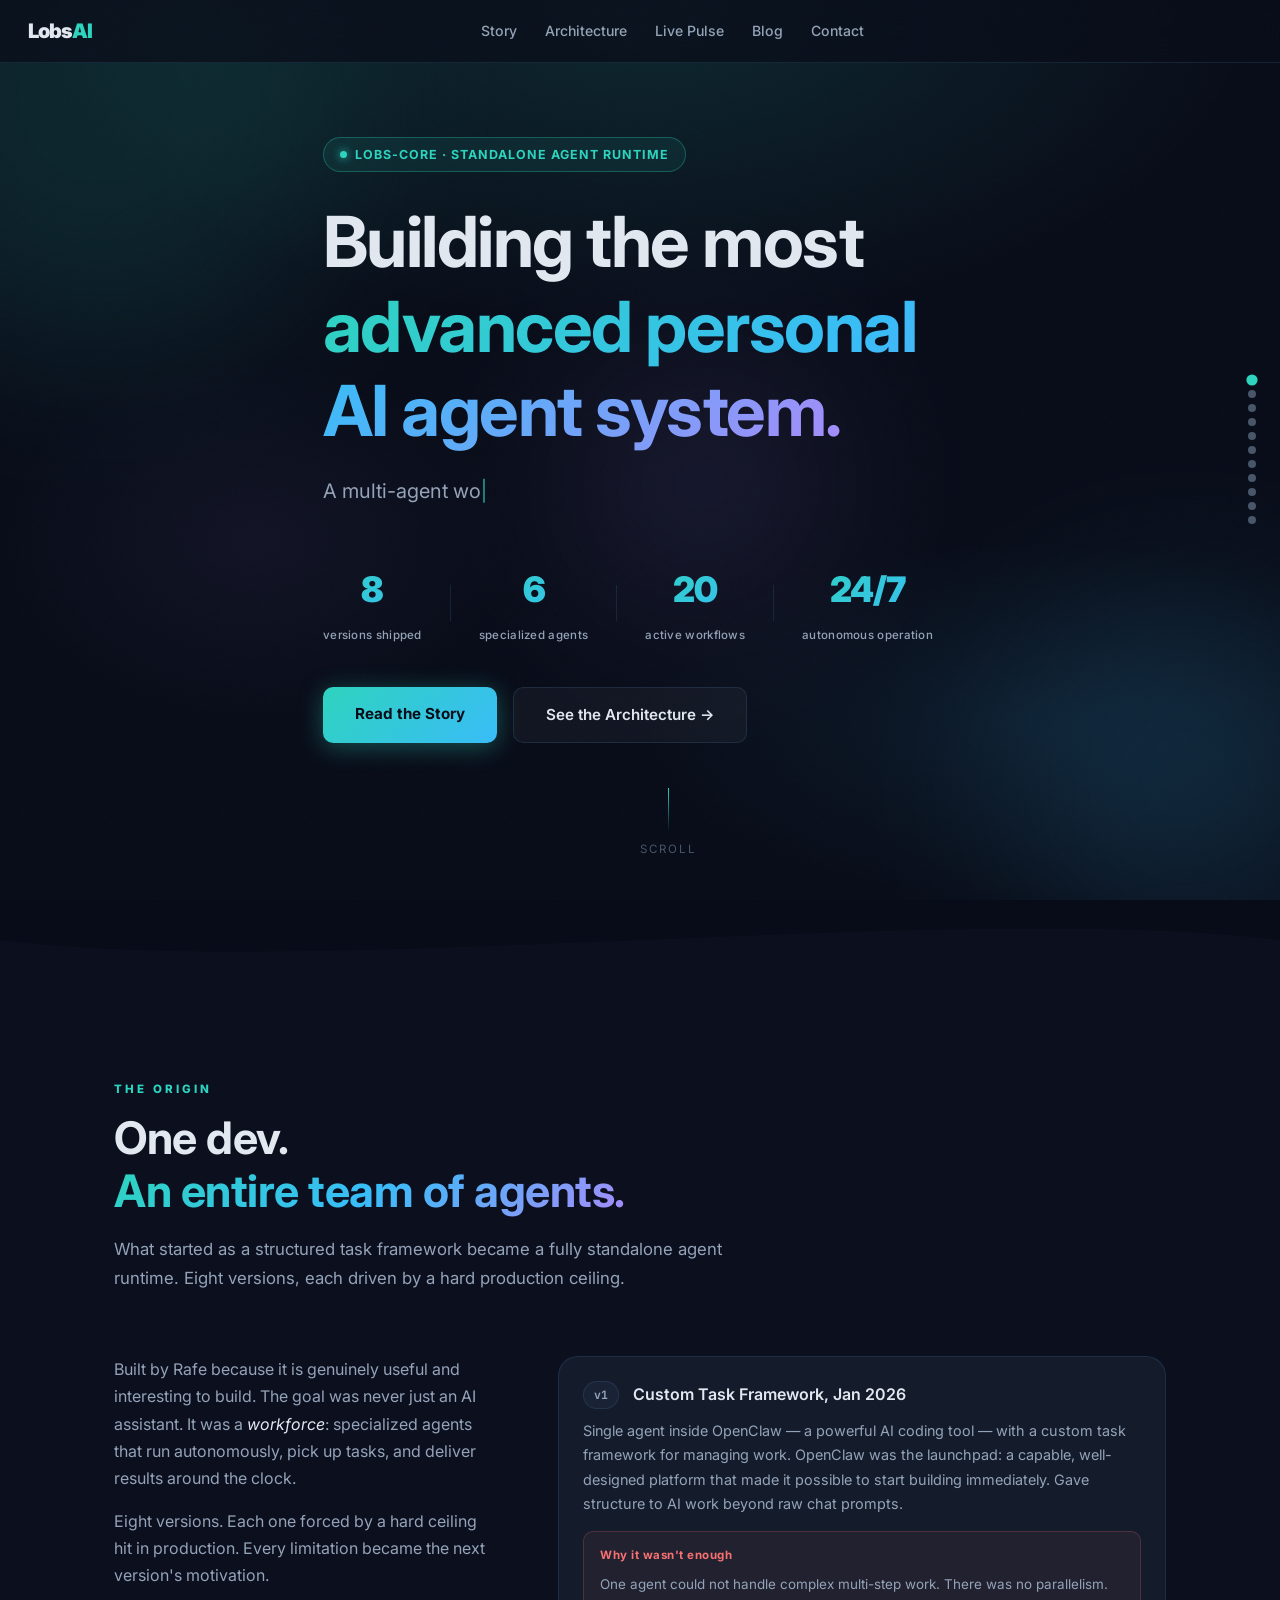
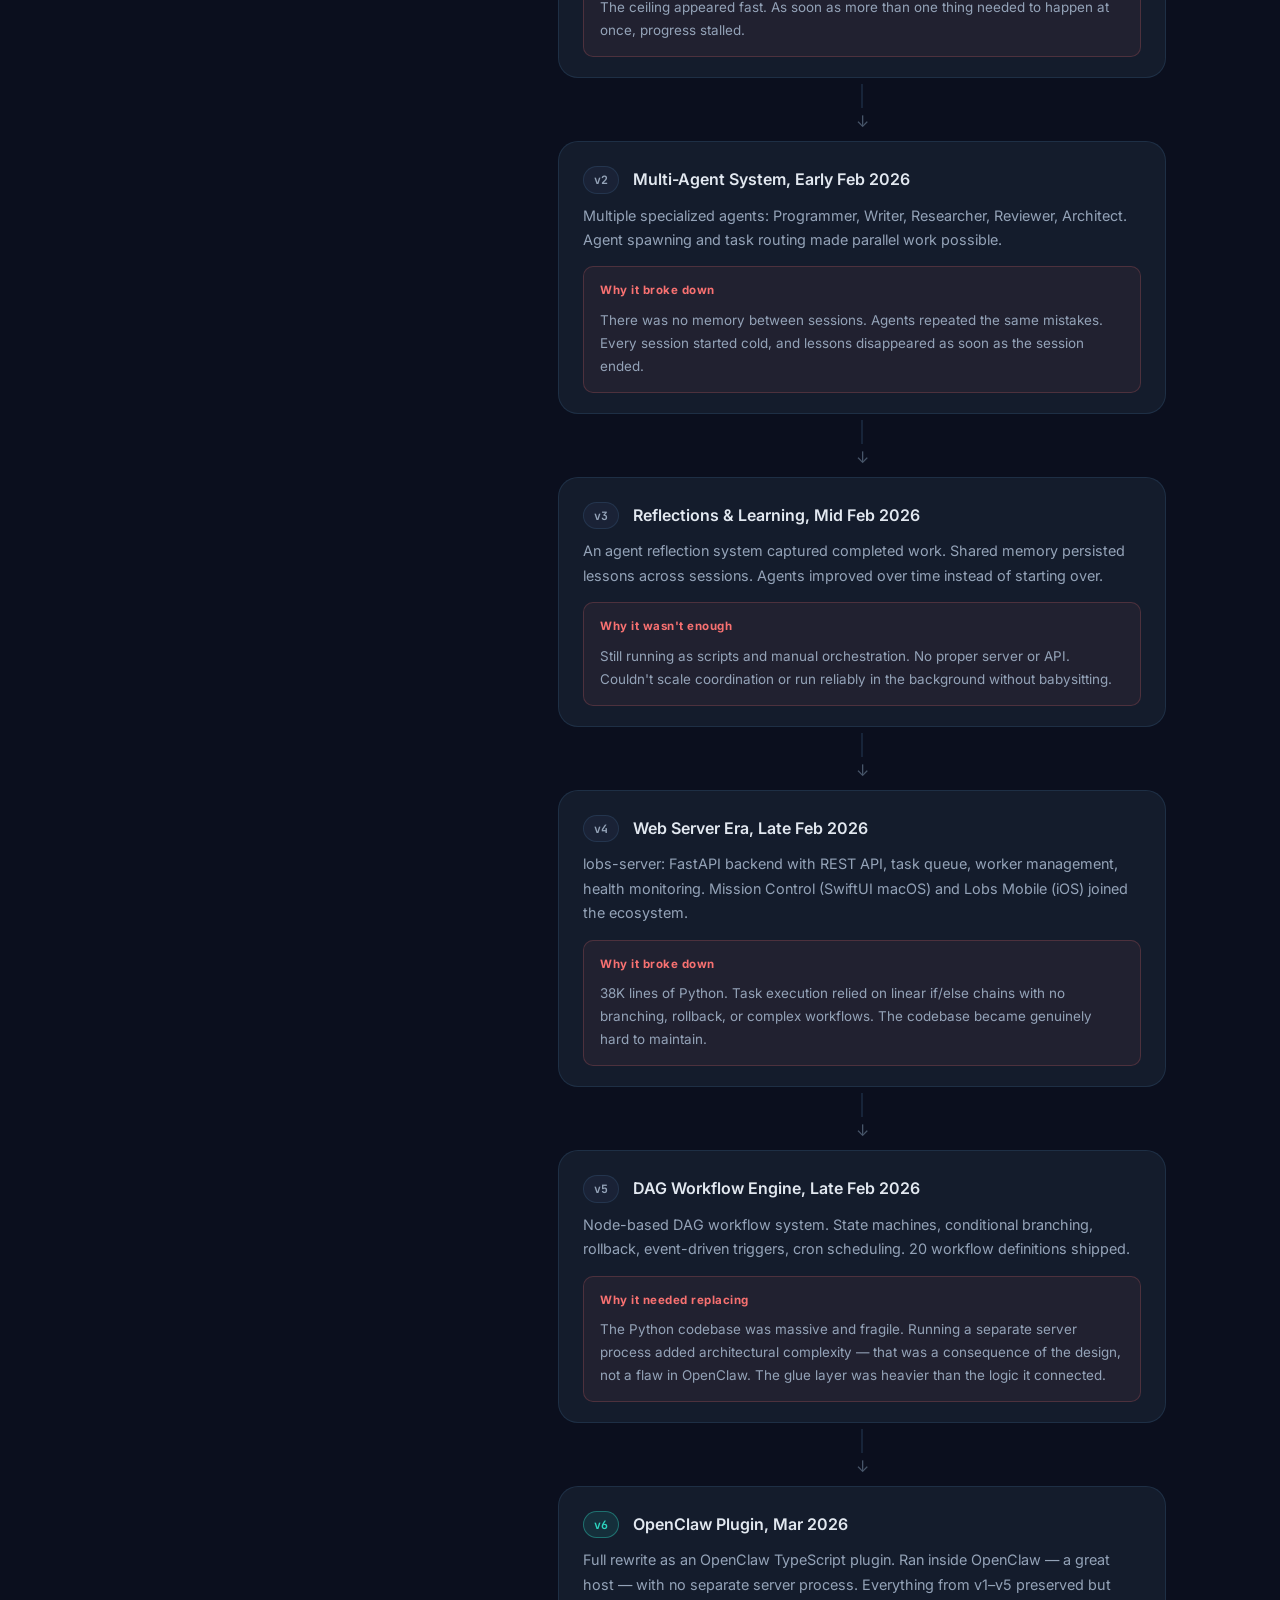
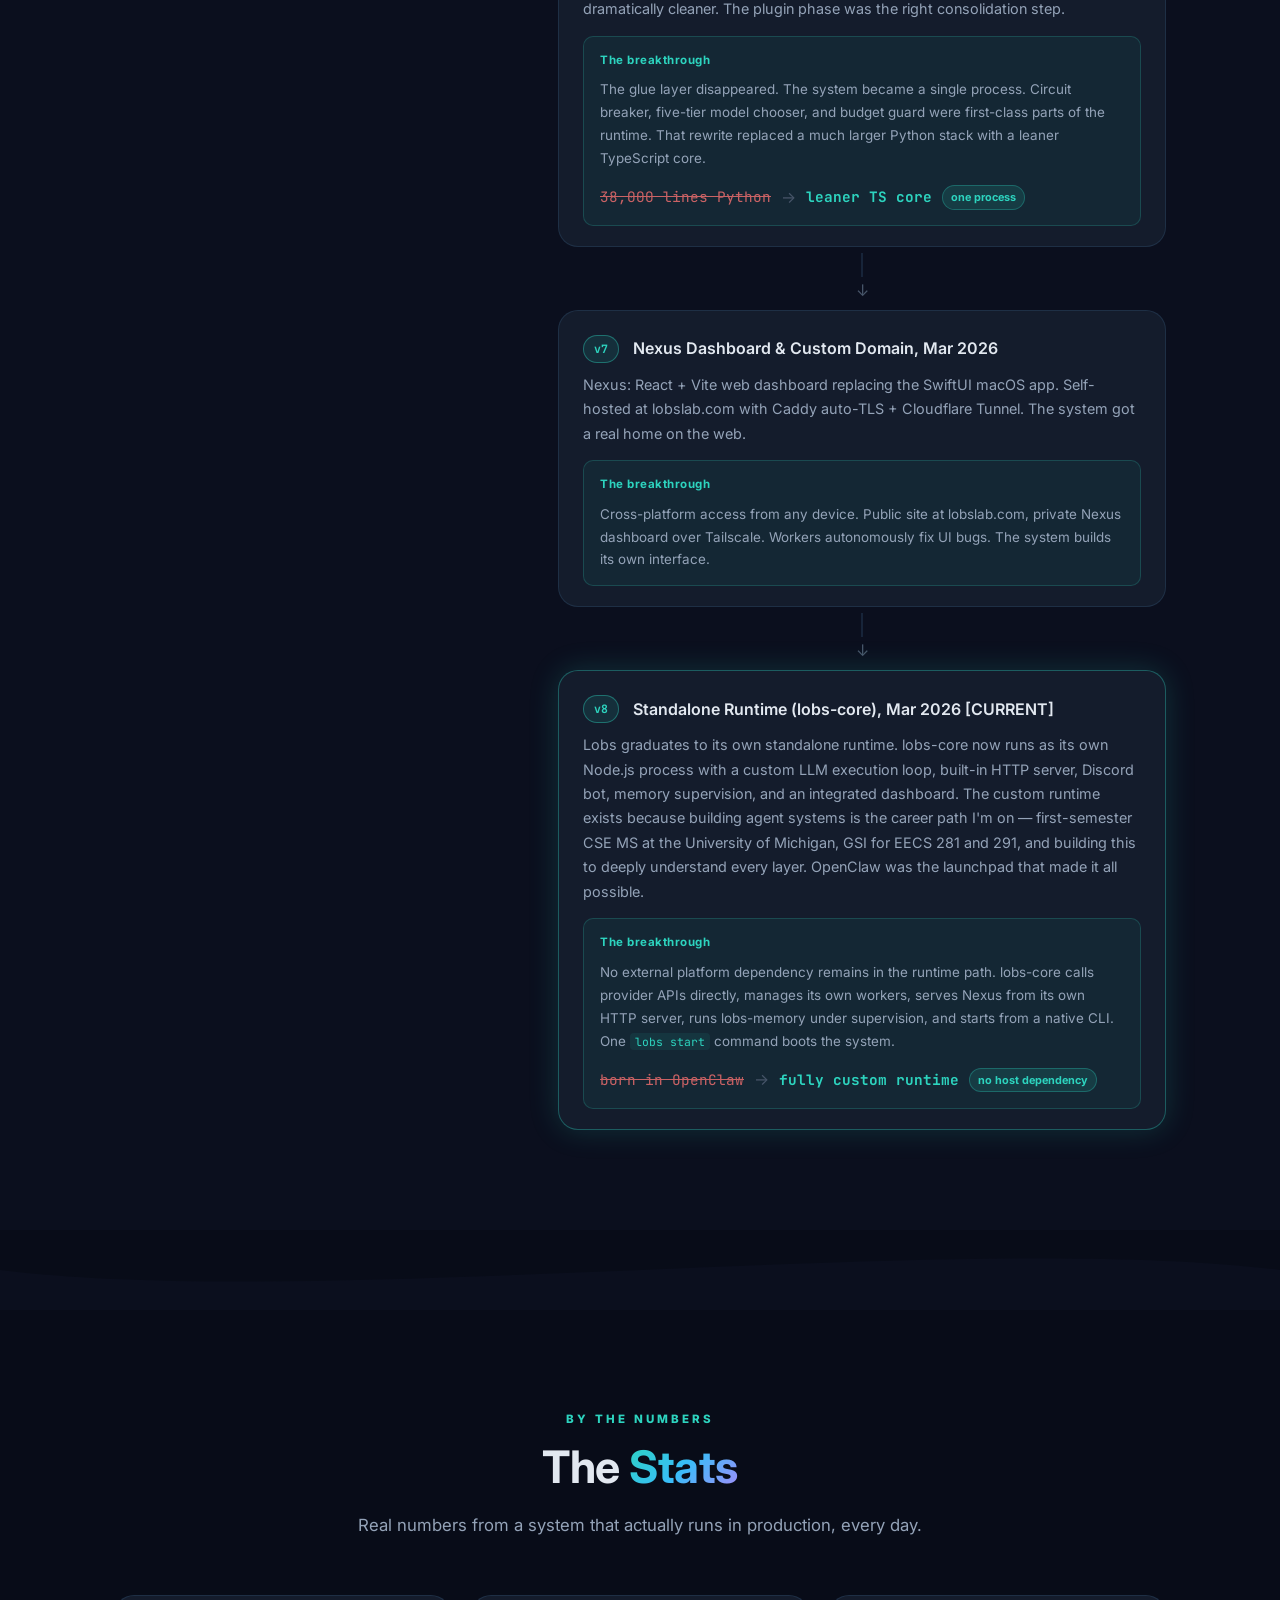
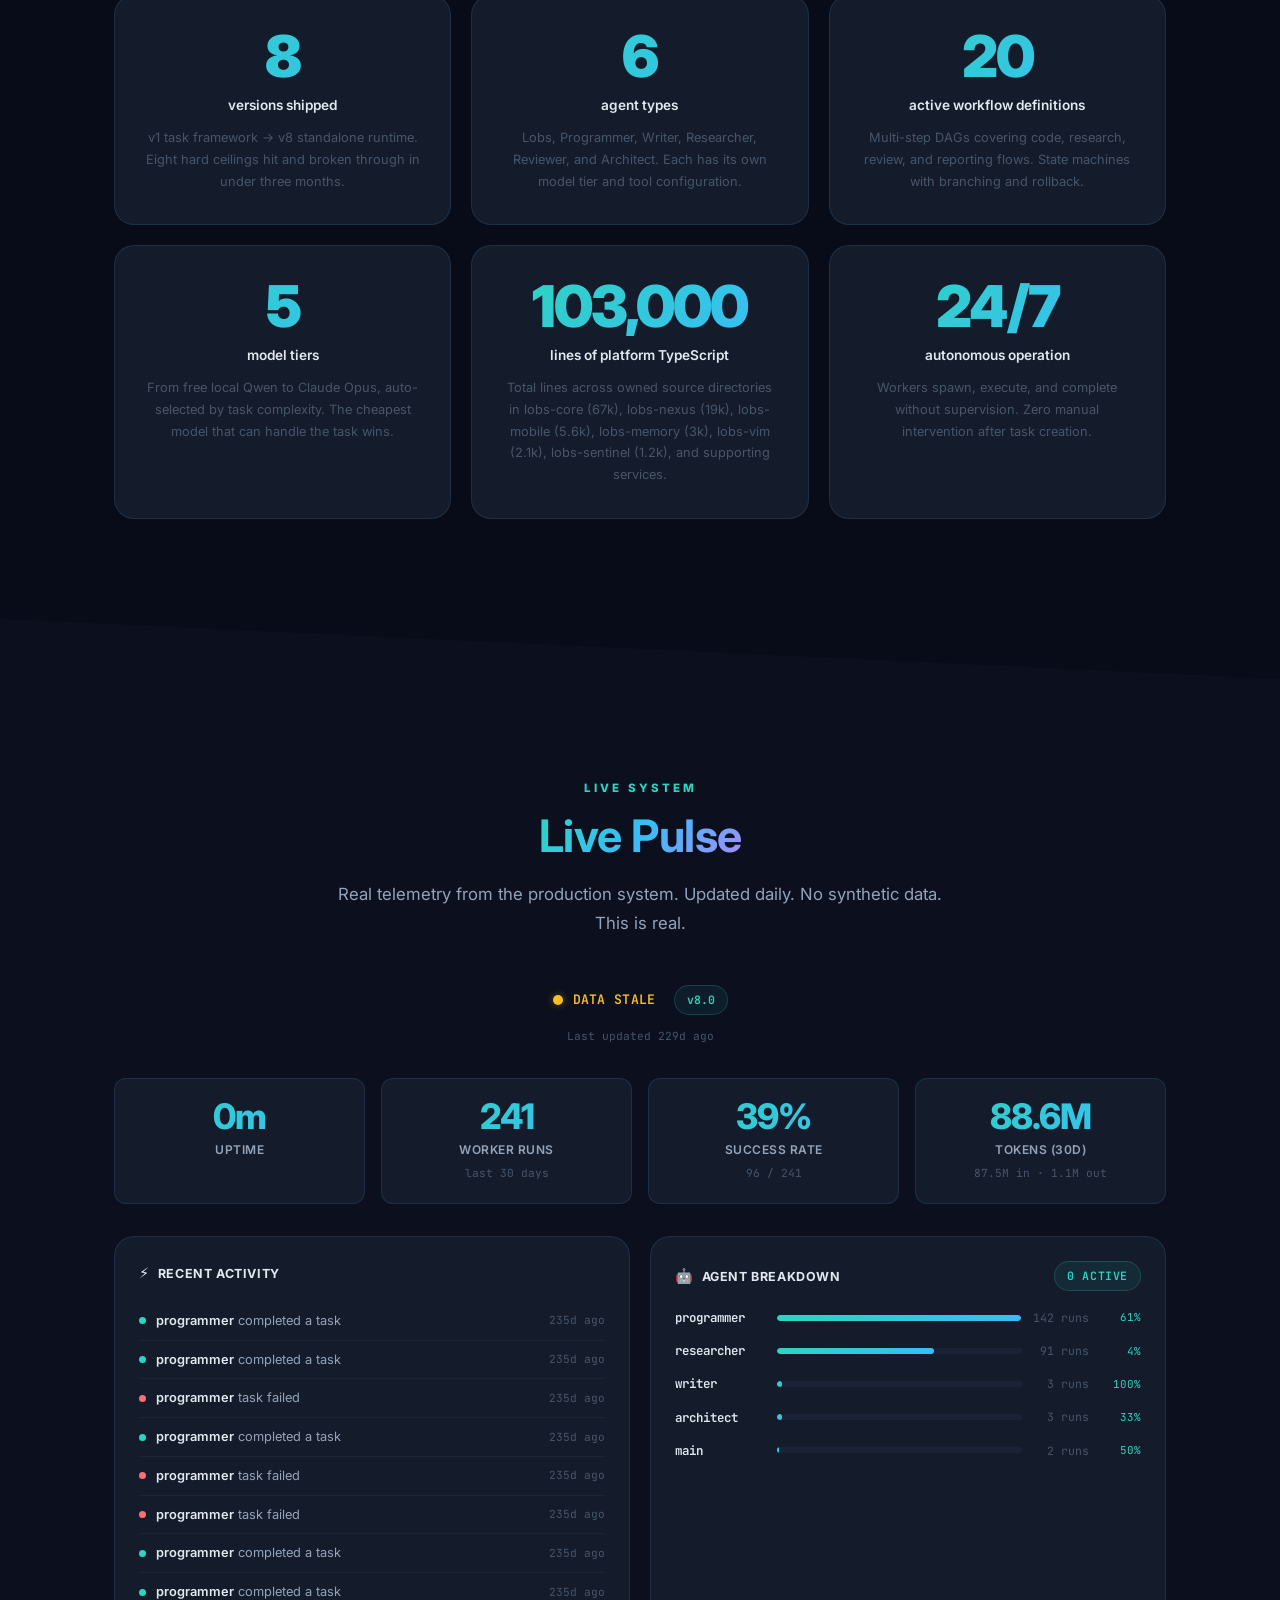
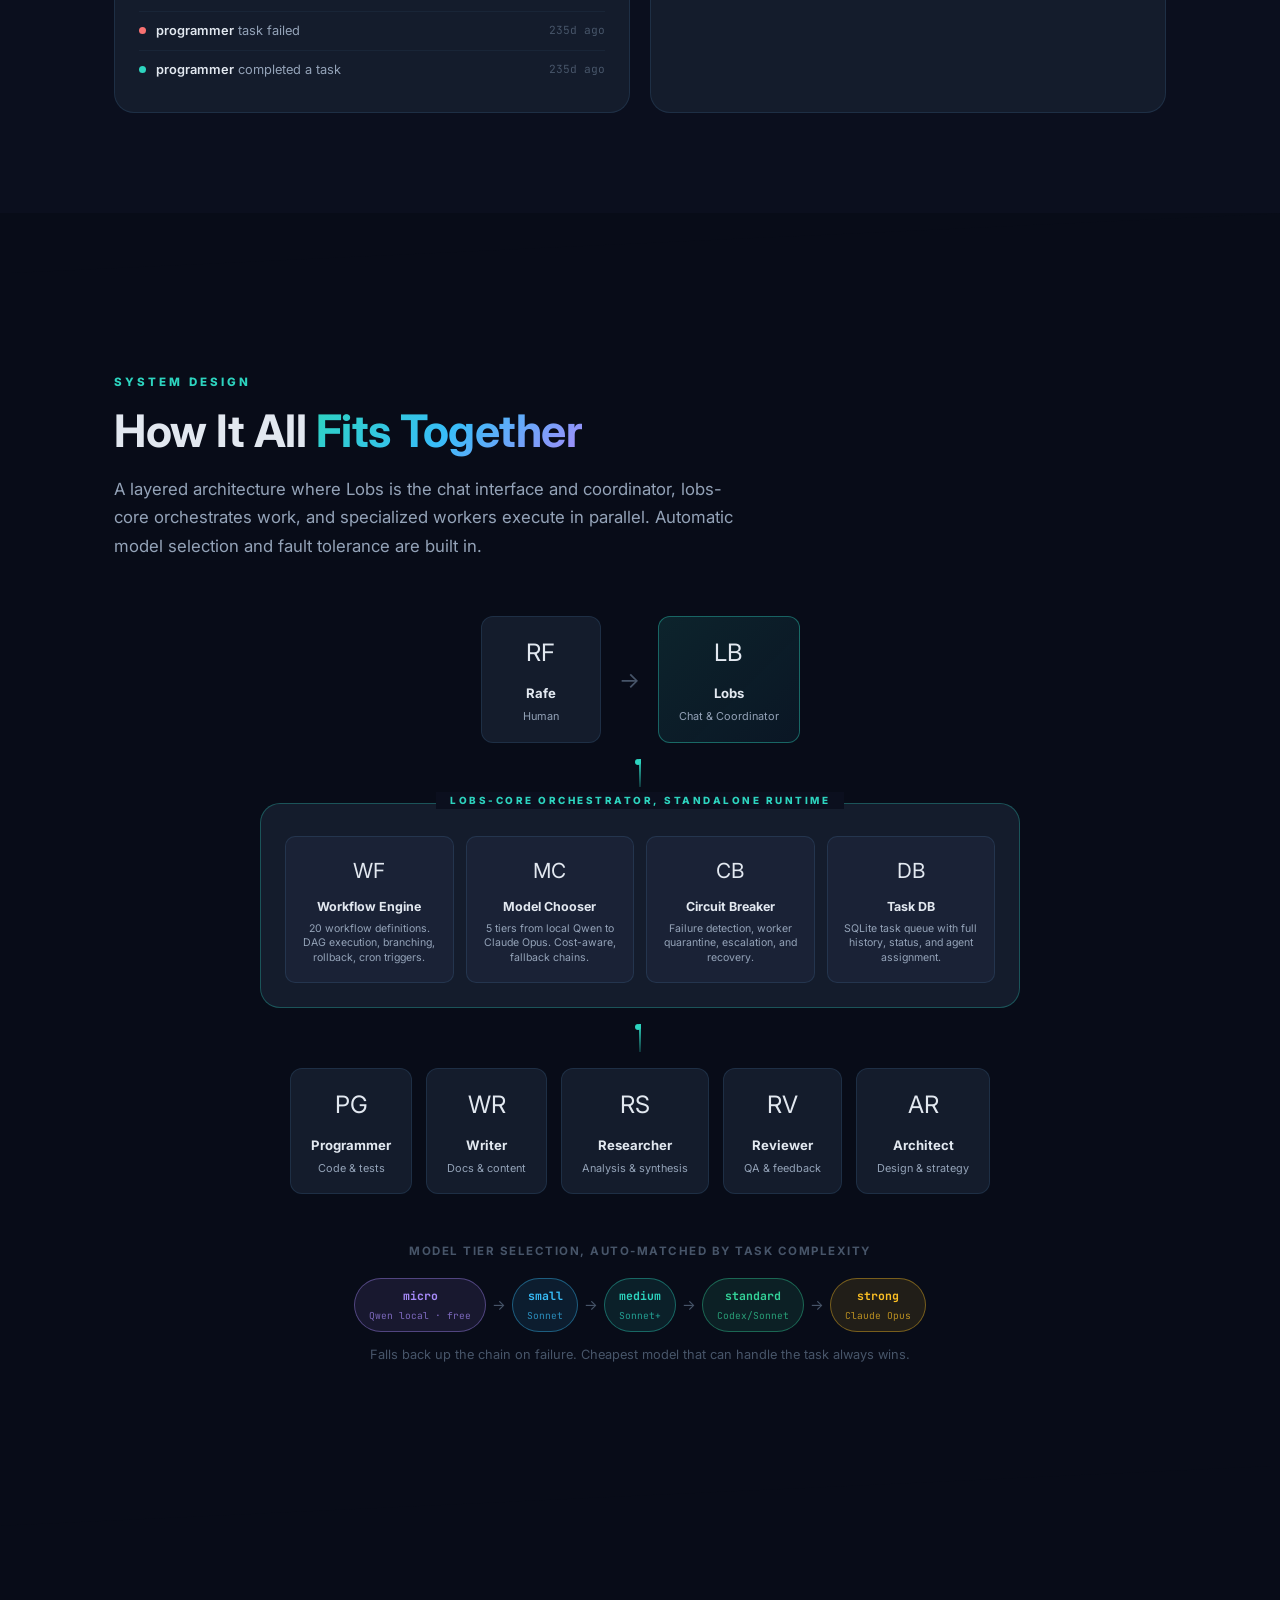
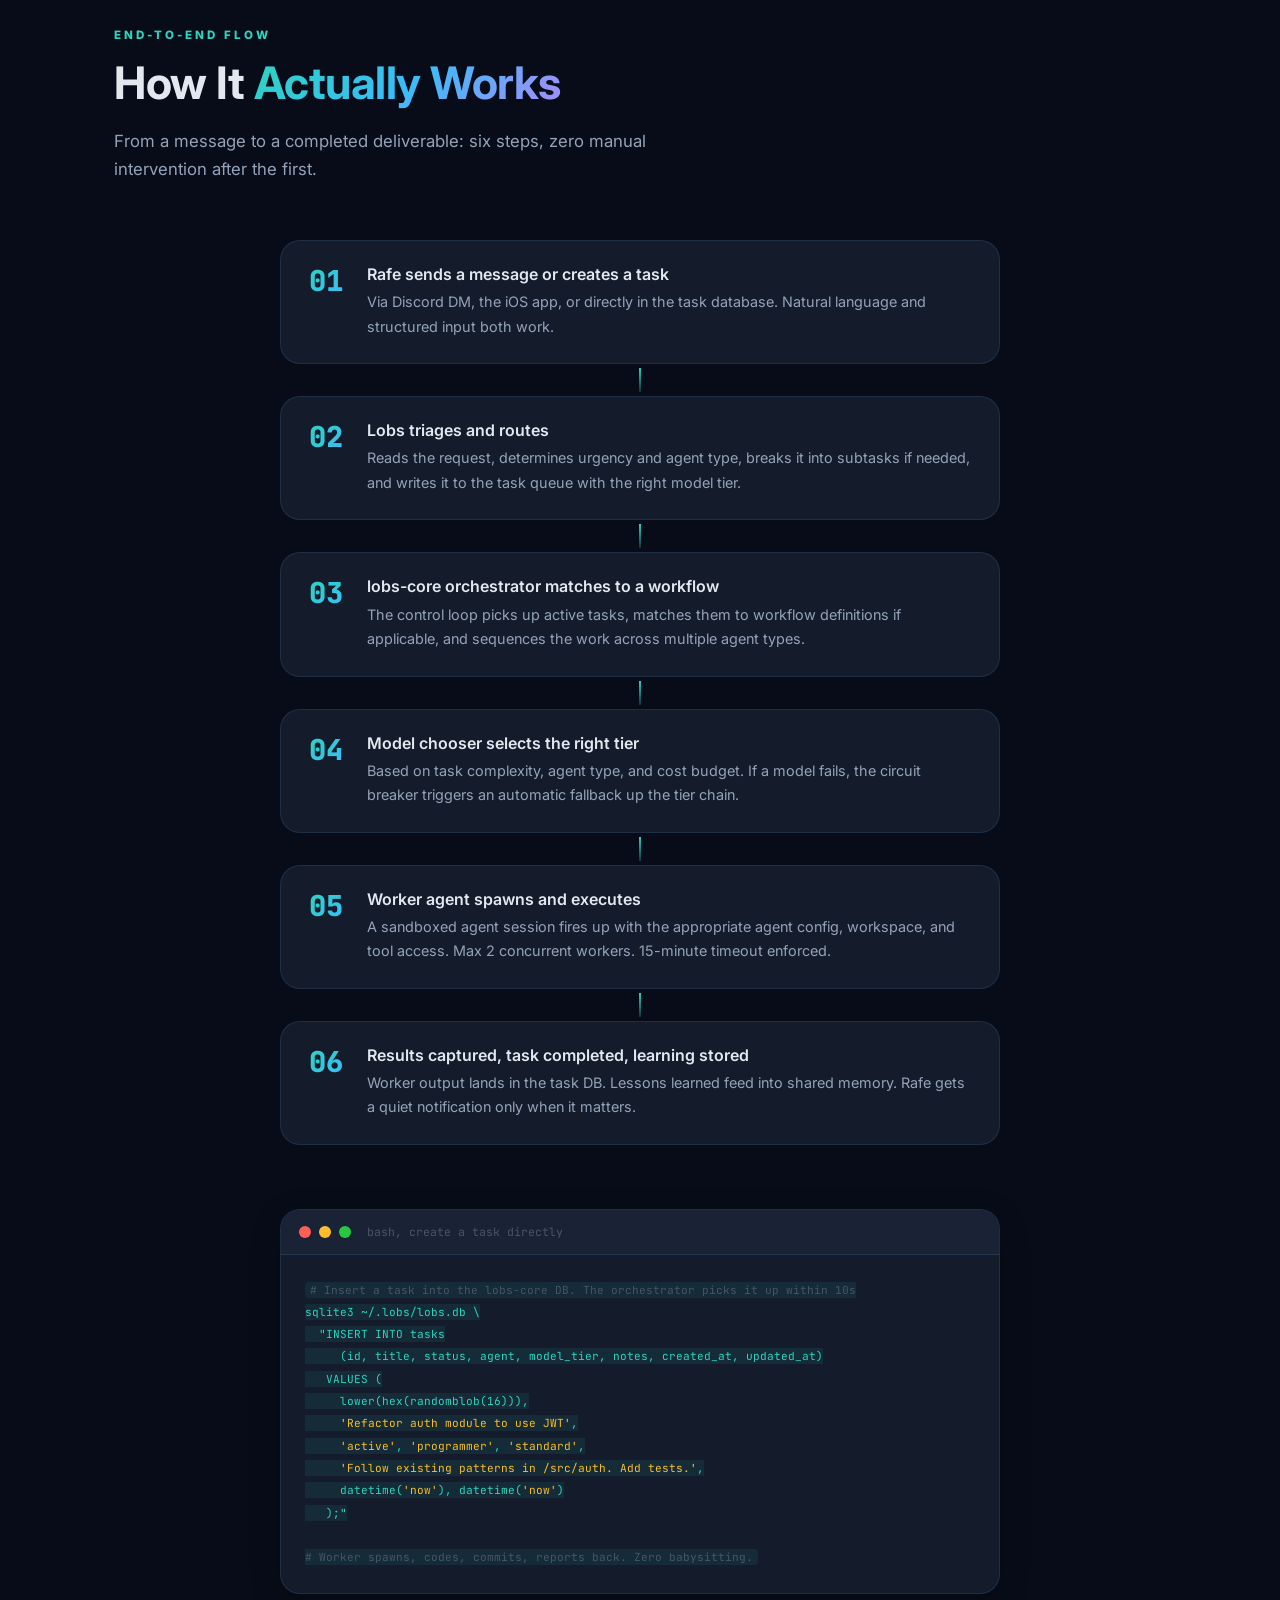
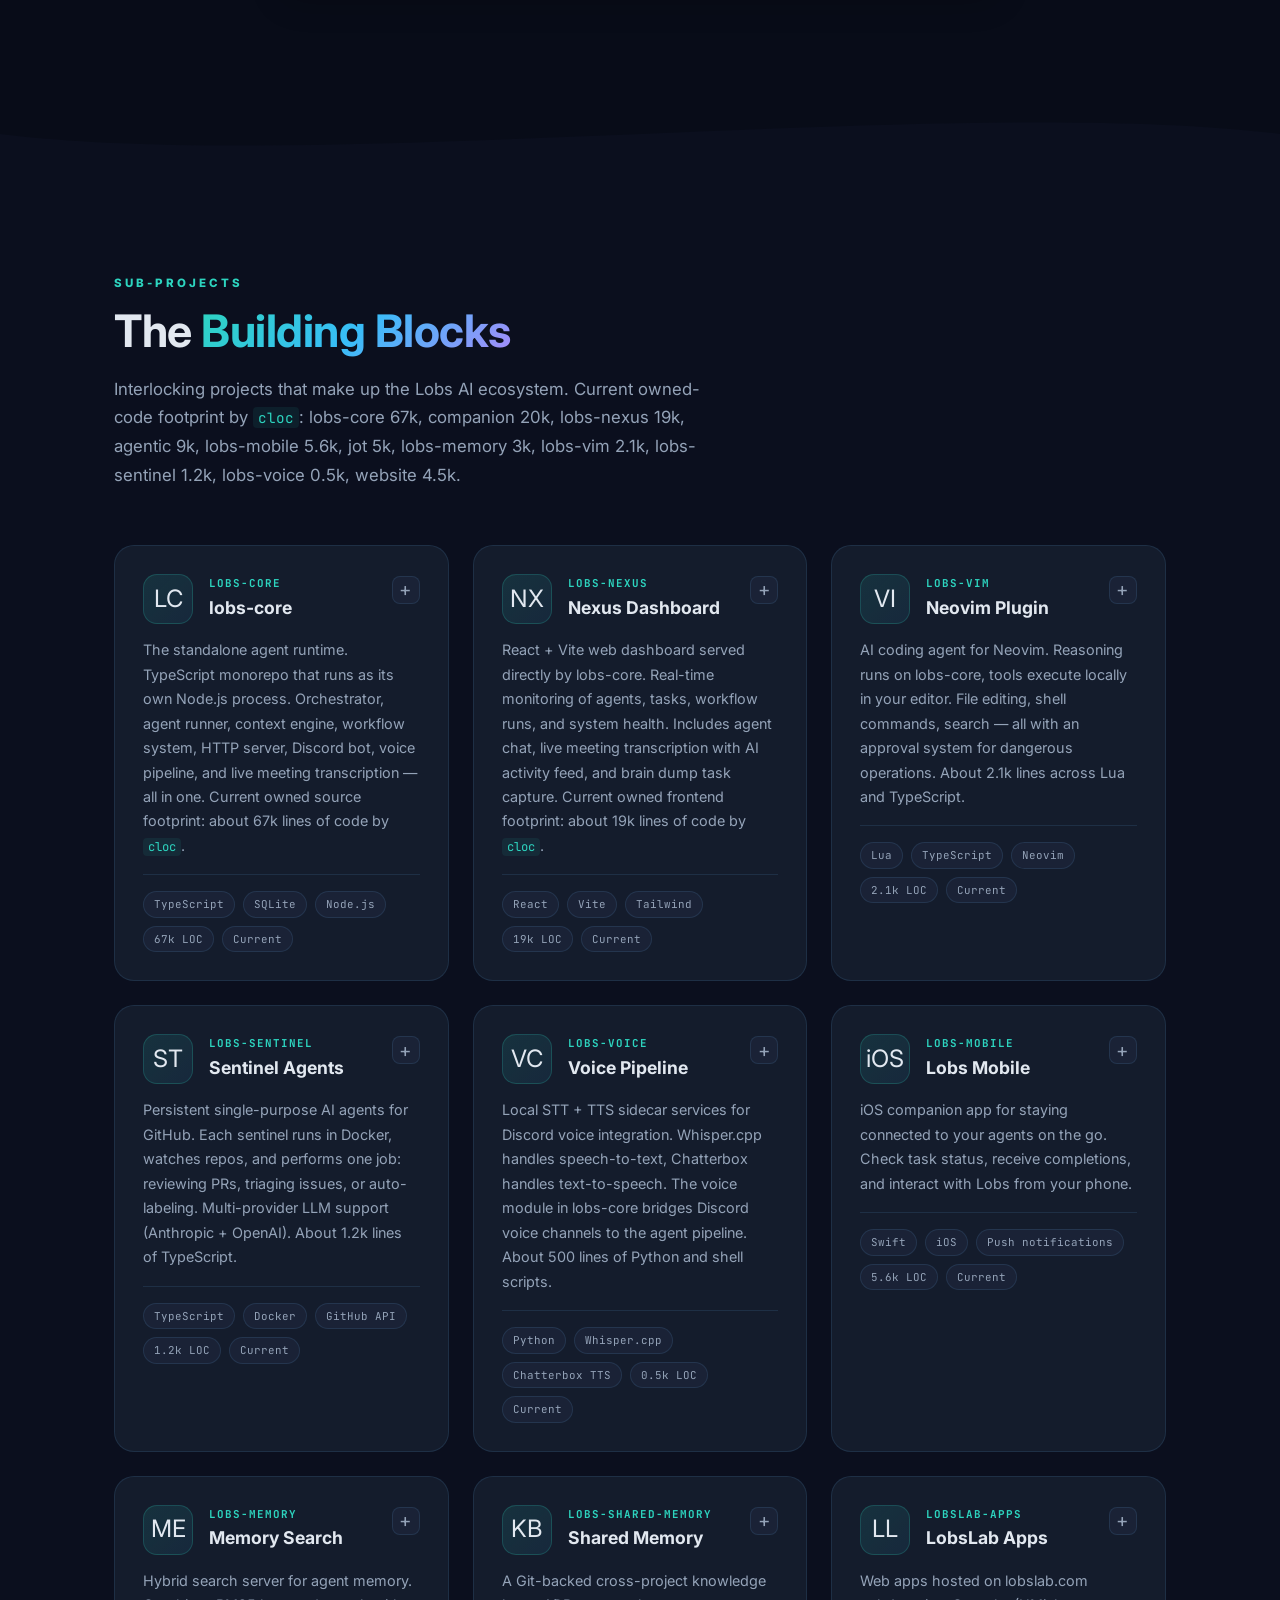
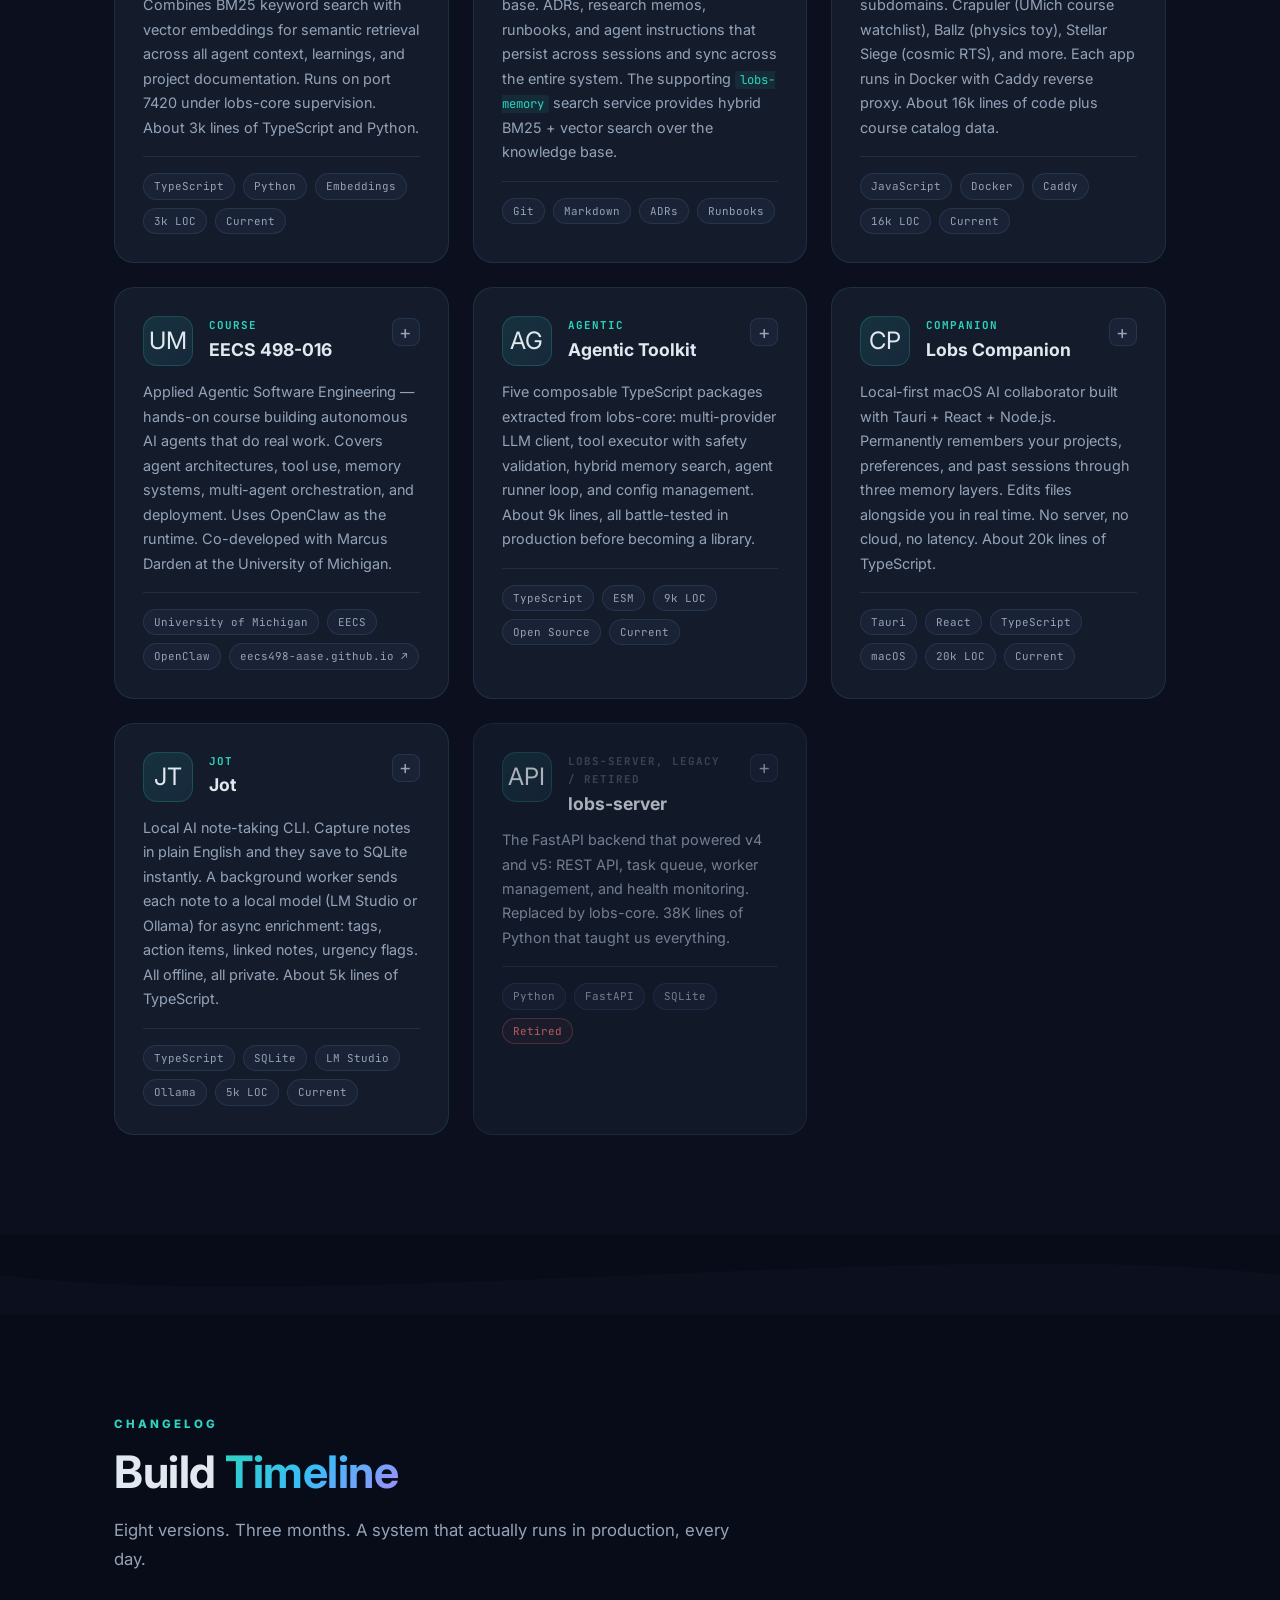
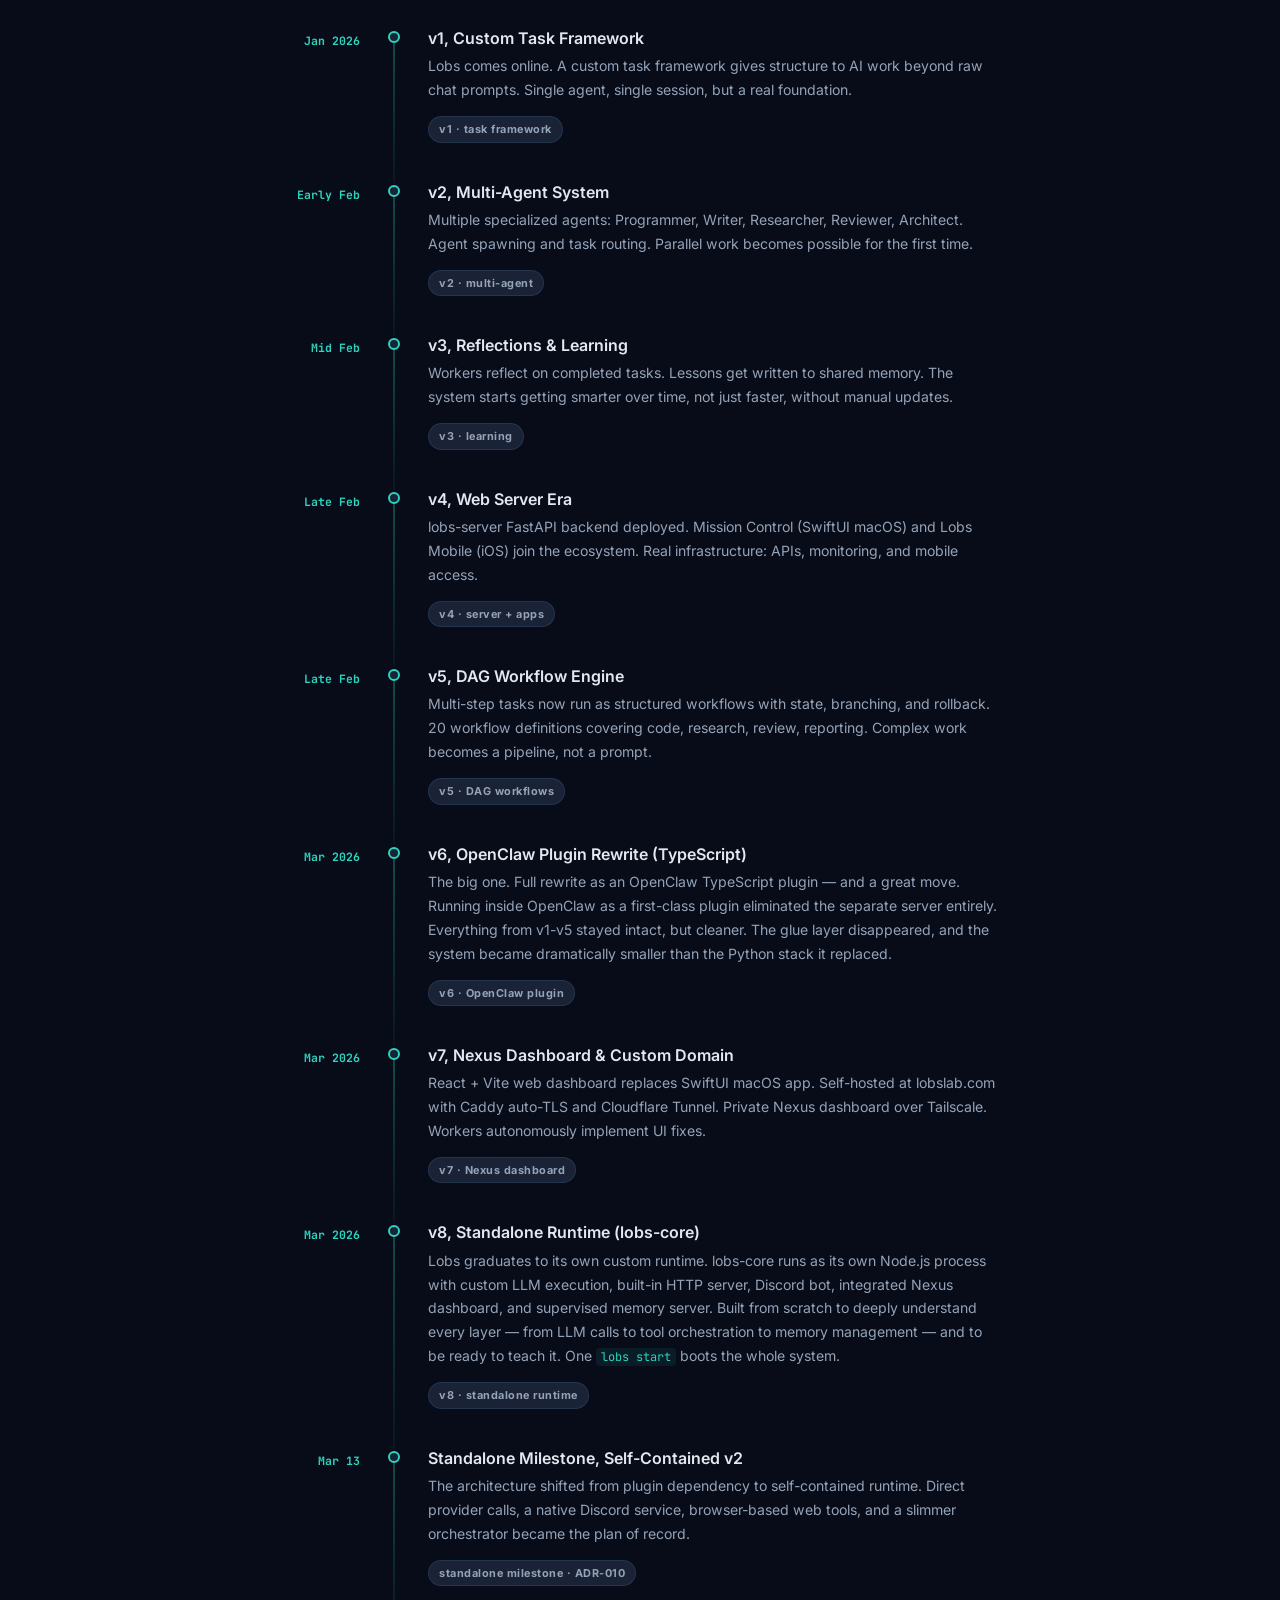
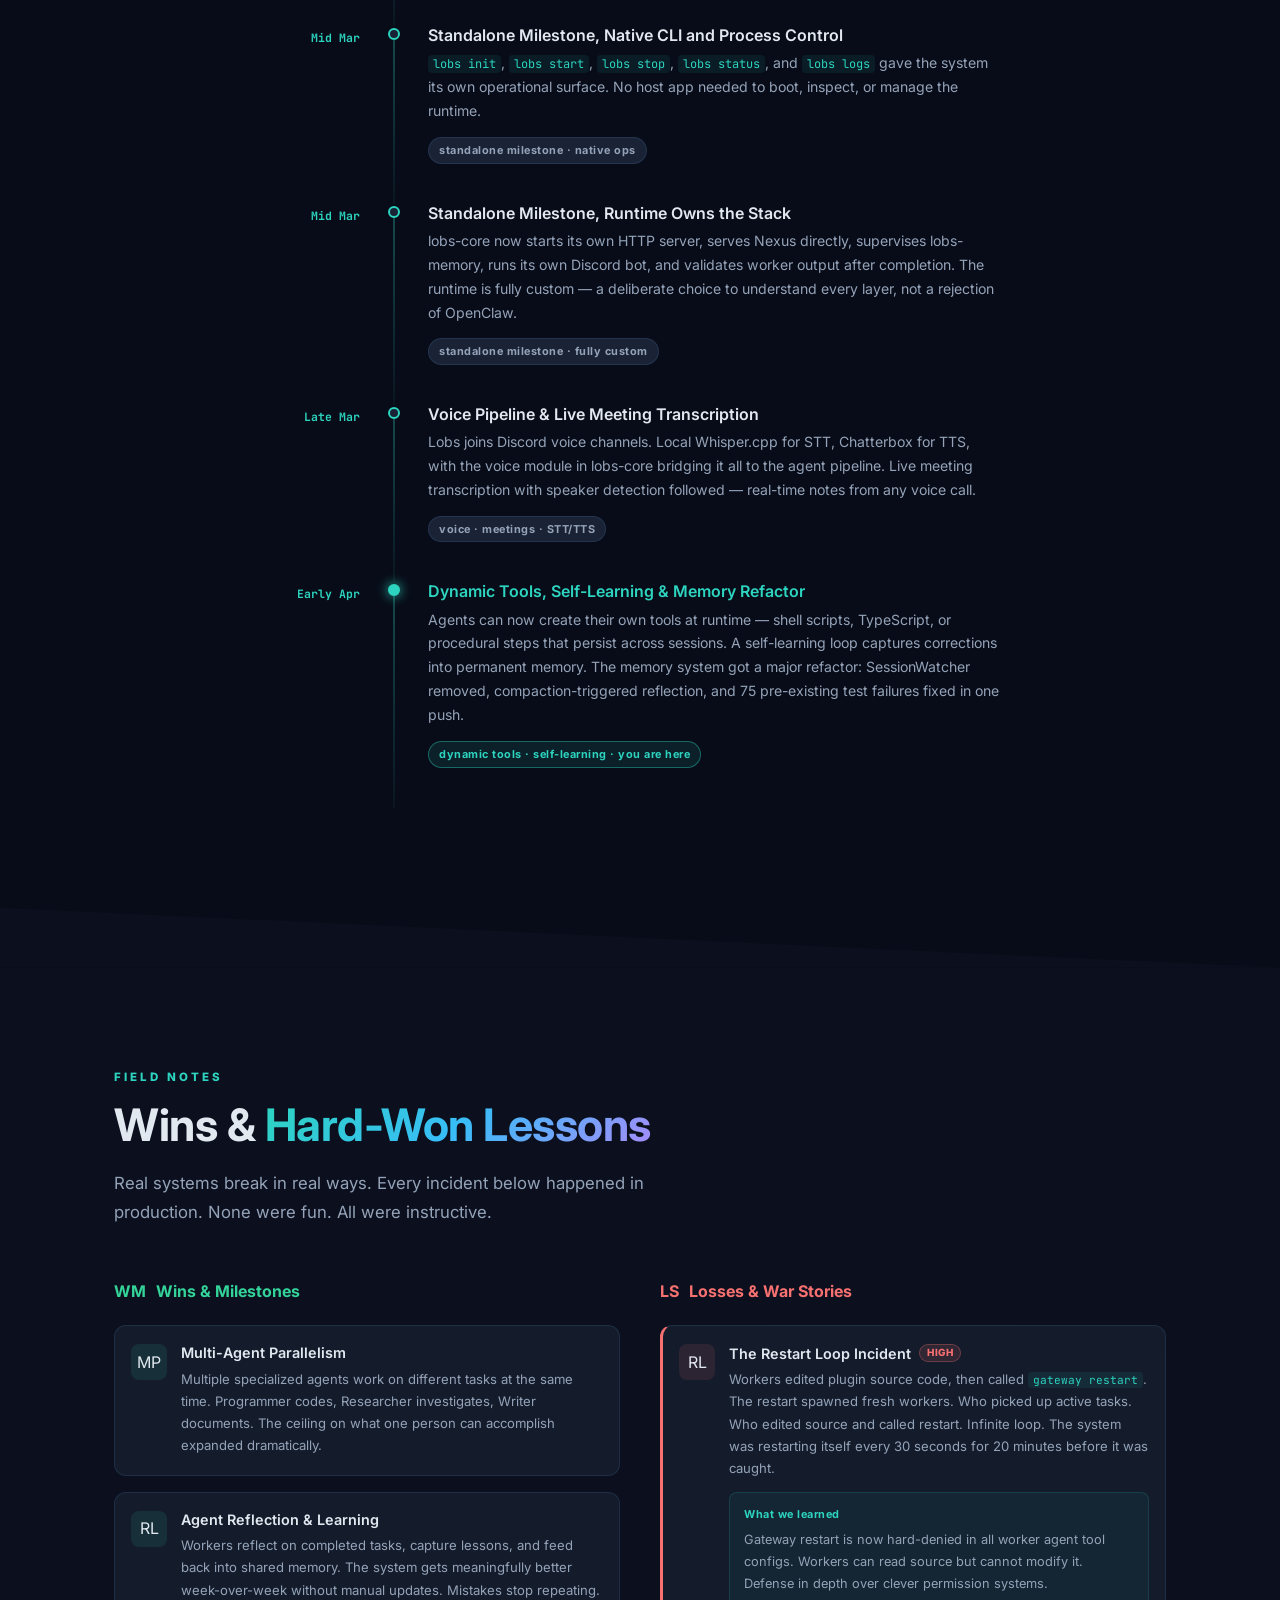
==== commit 0359edf3: "agentic, companion, and courseclaw updates" ====
--- a/index.html
+++ b/index.html
@@ -529,7 +529,7 @@
   <div class="container">
     <p class="section-label reveal">Sub-Projects</p>
     <h2 class="section-title reveal reveal-delay-1">The <span class="gradient-text">Building Blocks</span></h2>
-    <p class="section-desc reveal reveal-delay-2">Interlocking projects that make up the Lobs AI ecosystem. Current owned-code footprint by <code>cloc</code>: lobs-core 67k, lobs-nexus 19k, lobs-mobile 5.6k, lobs-memory 3k, lobs-vim 2.1k, lobs-sentinel 1.2k, lobs-voice 0.5k, website 4.5k.</p>
+    <p class="section-desc reveal reveal-delay-2">Interlocking projects that make up the Lobs AI ecosystem. Current owned-code footprint by <code>cloc</code>: lobs-core 67k, companion 20k, lobs-nexus 19k, agentic 9k, lobs-mobile 5.6k, jot 5k, lobs-memory 3k, lobs-vim 2.1k, lobs-sentinel 1.2k, lobs-voice 0.5k, website 4.5k.</p>
     <div class="projects-grid">
 
       <div class="project-card reveal" data-expanded="false">
@@ -775,6 +775,81 @@
             <div class="exp-item"><span class="exp-icon">TU</span><div><h5>Tool Use &amp; Memory Systems</h5><p>Building agents that use tools effectively and maintain persistent memory across sessions.</p></div></div>
             <div class="exp-item"><span class="exp-icon">MA</span><div><h5>Multi-Agent Orchestration</h5><p>Coordinating multiple agents to work in parallel on complex, multi-step tasks.</p></div></div>
             <div class="exp-item"><span class="exp-icon">DP</span><div><h5>Deployment &amp; Runtime</h5><p>Taking agents from prototype to production using OpenClaw as the runtime platform.</p></div></div>
+          </div>
+        </div>
+      </div>
+
+      <div class="project-card reveal" data-expanded="false">
+        <div class="card-top">
+          <div class="card-icon">AG</div>
+          <div class="card-text-head">
+            <div class="card-tag">agentic</div>
+            <h3>Agentic Toolkit</h3>
+          </div>
+          <div class="card-expand-btn" aria-label="Expand">+</div>
+        </div>
+        <p>Five composable TypeScript packages extracted from lobs-core: multi-provider LLM client, tool executor with safety validation, hybrid memory search, agent runner loop, and config management. About 9k lines, all battle-tested in production before becoming a library.</p>
+        <div class="card-meta">
+          <span class="meta-chip">TypeScript</span><span class="meta-chip">ESM</span><span class="meta-chip">9k LOC</span><span class="meta-chip">Open Source</span><span class="meta-chip">Current</span>
+        </div>
+        <div class="card-expanded-content">
+          <div class="expanded-divider"></div>
+          <div class="expanded-grid">
+            <div class="exp-item"><span class="exp-icon">LLM</span><div><h5>Multi-Provider Client</h5><p>Provider-prefixed model strings route to Anthropic, OpenAI, OpenRouter, or LM Studio. Built-in retry, fallback chains, key rotation, and sticky session keys for prompt cache hits.</p></div></div>
+            <div class="exp-item"><span class="exp-icon">TL</span><div><h5>9 Built-in Tools</h5><p>read, write, edit, exec, grep, glob, ls, code-search, find-files. Each has an Anthropic-compatible input schema. Pluggable registry — add tools by name without touching the runner.</p></div></div>
+            <div class="exp-item"><span class="exp-icon">SF</span><div><h5>Safety Validation</h5><p>mtime-based staleness detection on edits, binary file rejection, blocked device paths, and quote normalization. Every check exists because something went wrong without it.</p></div></div>
+            <div class="exp-item"><span class="exp-icon">MEM</span><div><h5>Hybrid Memory</h5><p>SQLite + file-backed memory with vector and keyword search. LLM-powered fact extraction and session continuity across runs.</p></div></div>
+            <div class="exp-item"><span class="exp-icon">RL</span><div><h5>Runner Loop</h5><p>Think/act/observe loop with hook system for observability, loop detection, and context compaction. Same pattern used in lobs-core and Companion.</p></div></div>
+          </div>
+        </div>
+      </div>
+
+      <div class="project-card reveal reveal-delay-1" data-expanded="false">
+        <div class="card-top">
+          <div class="card-icon">CP</div>
+          <div class="card-text-head">
+            <div class="card-tag">companion</div>
+            <h3>Lobs Companion</h3>
+          </div>
+          <div class="card-expand-btn" aria-label="Expand">+</div>
+        </div>
+        <p>Local-first macOS AI collaborator built with Tauri + React + Node.js. Permanently remembers your projects, preferences, and past sessions through three memory layers. Edits files alongside you in real time. No server, no cloud, no latency. About 20k lines of TypeScript.</p>
+        <div class="card-meta">
+          <span class="meta-chip">Tauri</span><span class="meta-chip">React</span><span class="meta-chip">TypeScript</span><span class="meta-chip">macOS</span><span class="meta-chip">20k LOC</span><span class="meta-chip">Current</span>
+        </div>
+        <div class="card-expanded-content">
+          <div class="expanded-divider"></div>
+          <div class="expanded-grid">
+            <div class="exp-item"><span class="exp-icon">MEM</span><div><h5>Three Memory Layers</h5><p>Session memory (active transcript), project memory (per-repo context from AGENTS.md and git state), and permanent memory (facts extracted at session end). Context accumulates over time without re-explaining.</p></div></div>
+            <div class="exp-item"><span class="exp-icon">SK</span><div><h5>Unix Socket Bridge</h5><p>Tauri and the Node.js runtime talk over a Unix domain socket at ~/.lobs-companion/run/agent.sock via newline-delimited JSON-RPC 2.0. Clean bidirectional channel, no HTTP overhead.</p></div></div>
+            <div class="exp-item"><span class="exp-icon">UI</span><div><h5>Native macOS UI</h5><p>Dark glass morphism design, SF Pro typography, SF Symbols, spring physics on panel transitions. Three panels: project context, conversation, and live tool output. Keyboard-first navigation.</p></div></div>
+            <div class="exp-item"><span class="exp-icon">ED</span><div><h5>Bidirectional Editing</h5><p>Both I and the agent edit files on disk in real time. mtime staleness detection prevents silent conflicts when both sides touch the same file.</p></div></div>
+            <div class="exp-item"><span class="exp-icon">PR</span><div><h5>Permission Guards</h5><p>Tool calls that write, delete, or exec shell commands surface a confirmation in the UI. Reads and searches run automatically. Configurable trust levels per tool category.</p></div></div>
+          </div>
+        </div>
+      </div>
+
+      <div class="project-card reveal reveal-delay-2" data-expanded="false">
+        <div class="card-top">
+          <div class="card-icon">JT</div>
+          <div class="card-text-head">
+            <div class="card-tag">jot</div>
+            <h3>Jot</h3>
+          </div>
+          <div class="card-expand-btn" aria-label="Expand">+</div>
+        </div>
+        <p>Local AI note-taking CLI. Capture notes in plain English and they save to SQLite instantly. A background worker sends each note to a local model (LM Studio or Ollama) for async enrichment: tags, action items, linked notes, urgency flags. All offline, all private. About 5k lines of TypeScript.</p>
+        <div class="card-meta">
+          <span class="meta-chip">TypeScript</span><span class="meta-chip">SQLite</span><span class="meta-chip">LM Studio</span><span class="meta-chip">Ollama</span><span class="meta-chip">5k LOC</span><span class="meta-chip">Current</span>
+        </div>
+        <div class="card-expanded-content">
+          <div class="expanded-divider"></div>
+          <div class="expanded-grid">
+            <div class="exp-item"><span class="exp-icon">AC</span><div><h5>Instant Capture, Async Analysis</h5><p>Notes land in SQLite immediately. A detached background worker handles enrichment — tags, action items, linked notes — without blocking capture. Zero AI latency on add.</p></div></div>
+            <div class="exp-item"><span class="exp-icon">LM</span><div><h5>Local Models Only</h5><p>LM Studio or Ollama handle all AI analysis. No API keys, no per-query cost, no data leaving the machine. Local models are reliable for structured extraction tasks.</p></div></div>
+            <div class="exp-item"><span class="exp-icon">DM</span><div><h5>Three-Tier Daemon</h5><p>Tier 1 (every 15 min): analyze notes, check todos. Tier 2 (7:30am daily): morning digest to Discord or terminal. Tier 3 (event-driven): overdue todos and urgent note flags.</p></div></div>
+            <div class="exp-item"><span class="exp-icon">LN</span><div><h5>Learning File</h5><p>All prompts inject ~/.jot/user.md — a two-section file with a manual profile and an auto-maintained section the model appends to over time. Tagging accuracy improves as context accumulates.</p></div></div>
+            <div class="exp-item"><span class="exp-icon">SR</span><div><h5>Structured Search</h5><p>Full-text search across raw note content and extracted fields. Summarize action items and tag frequency across the full database with a single command.</p></div></div>
           </div>
         </div>
       </div>
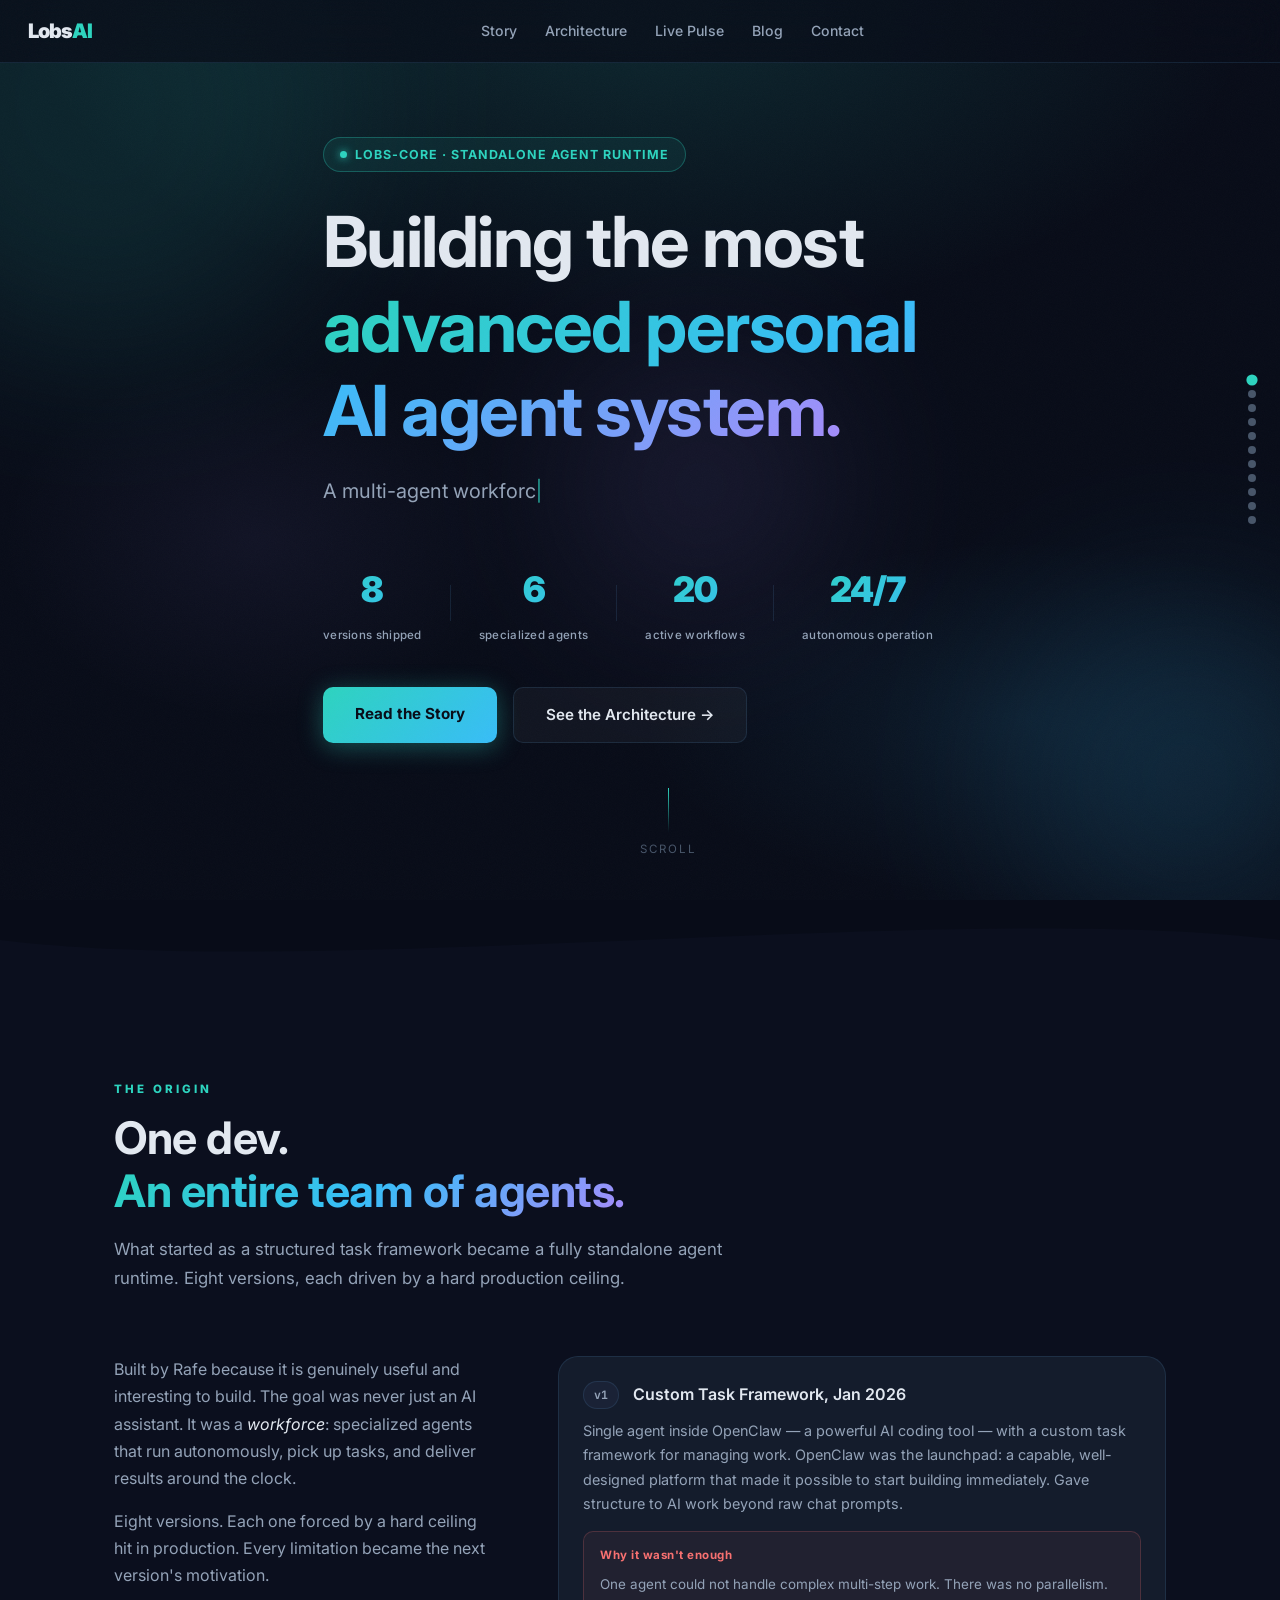
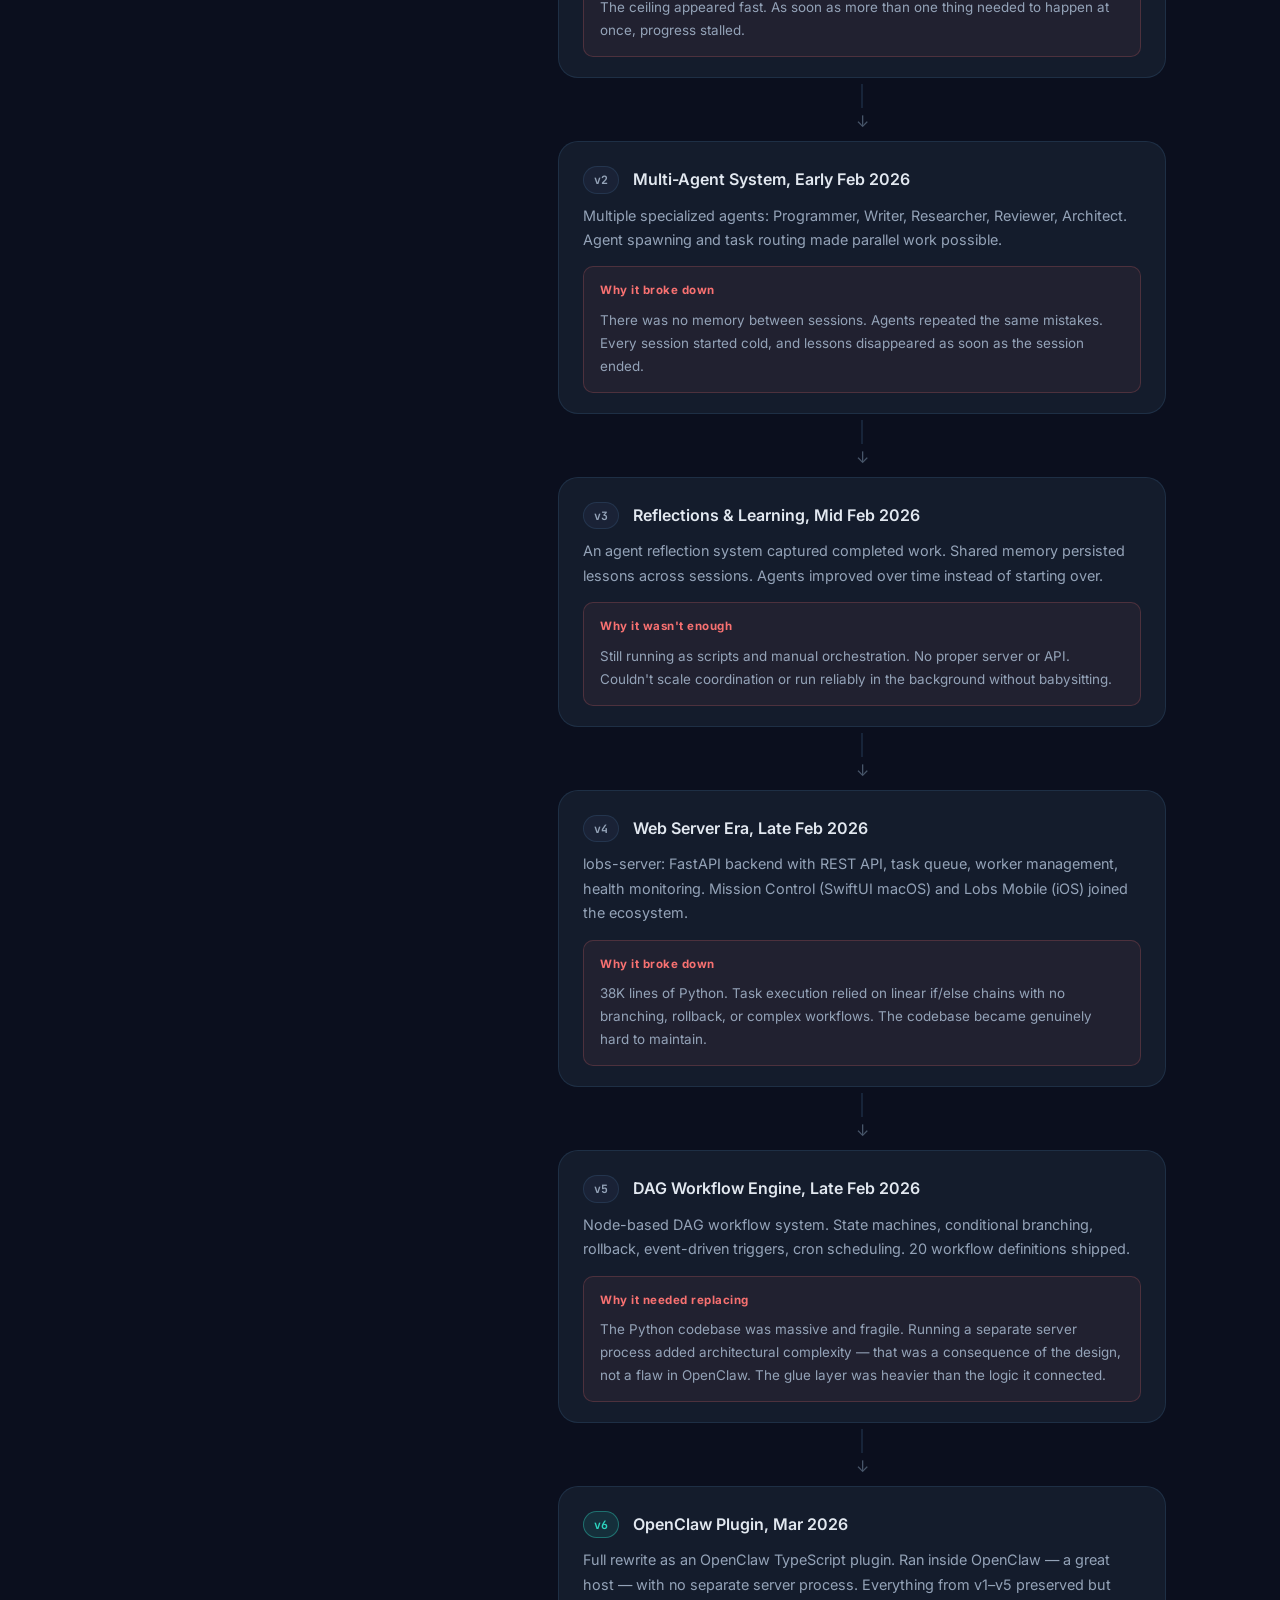
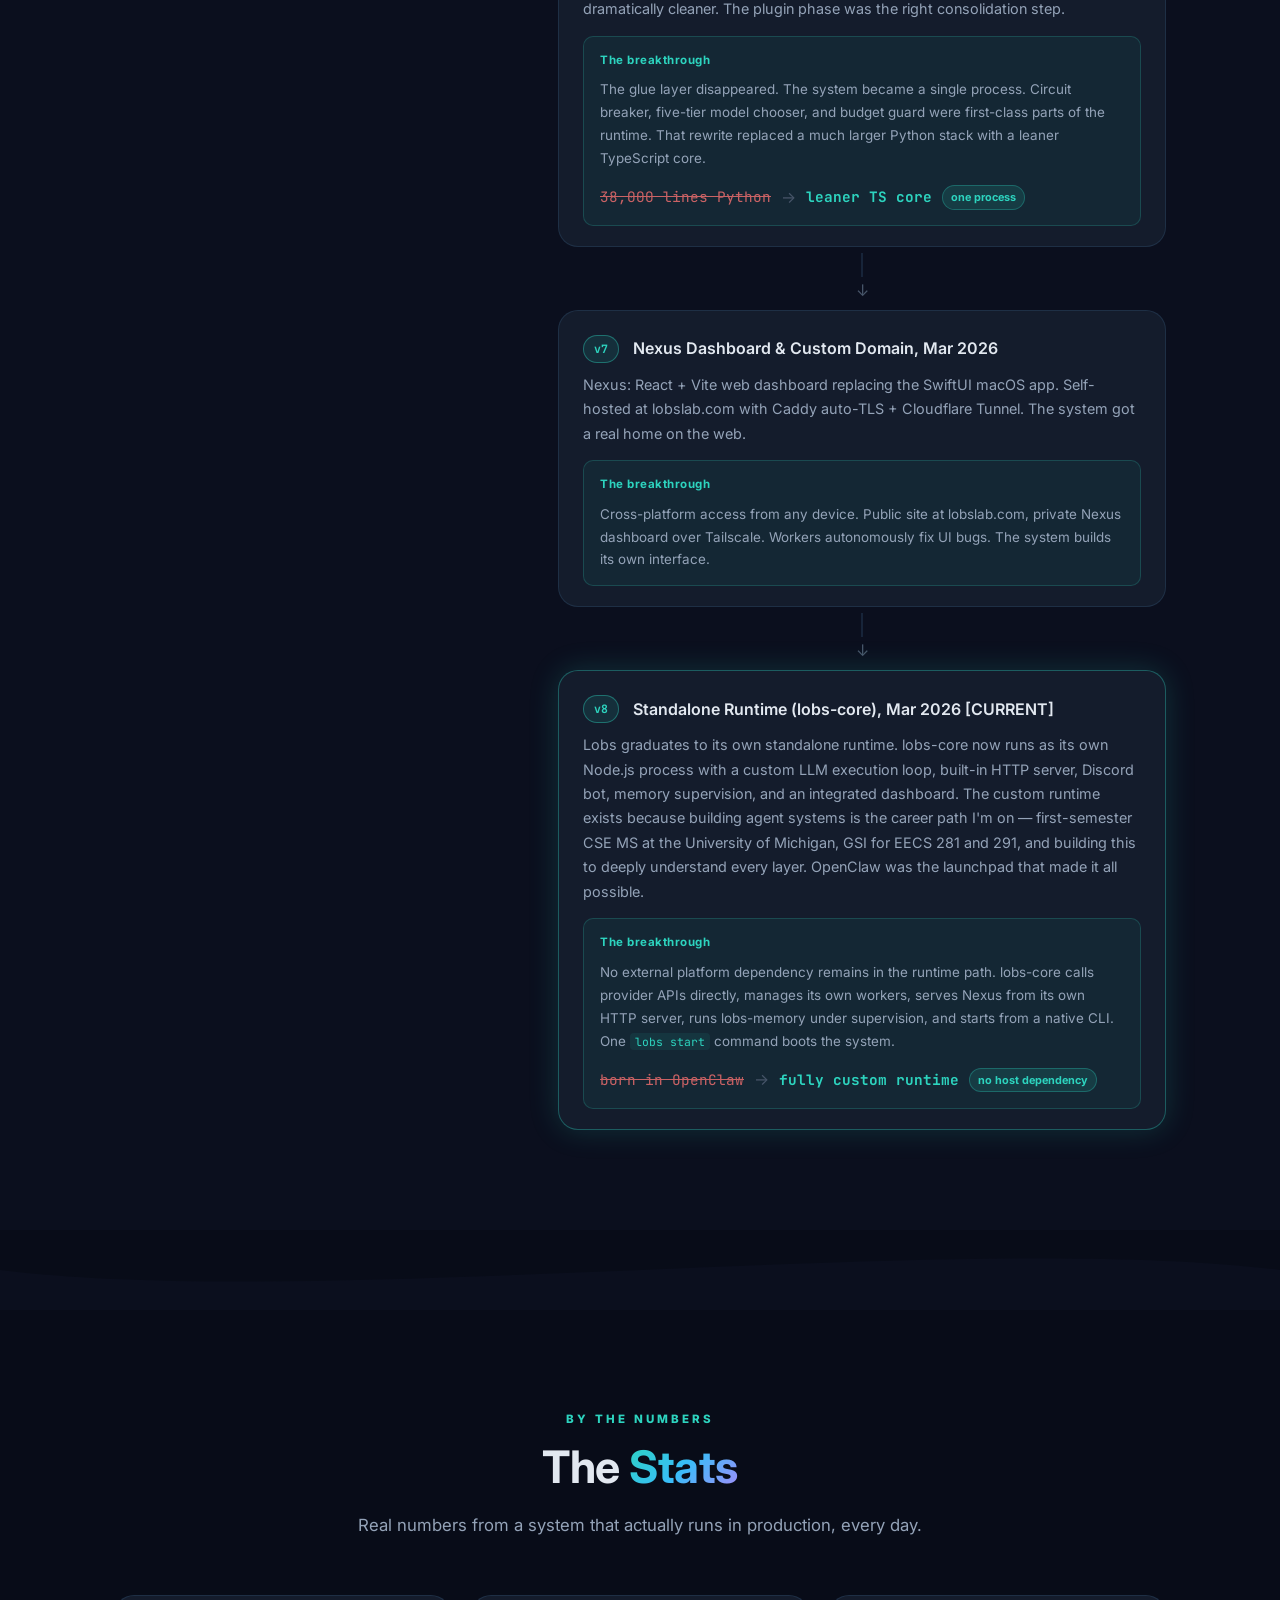
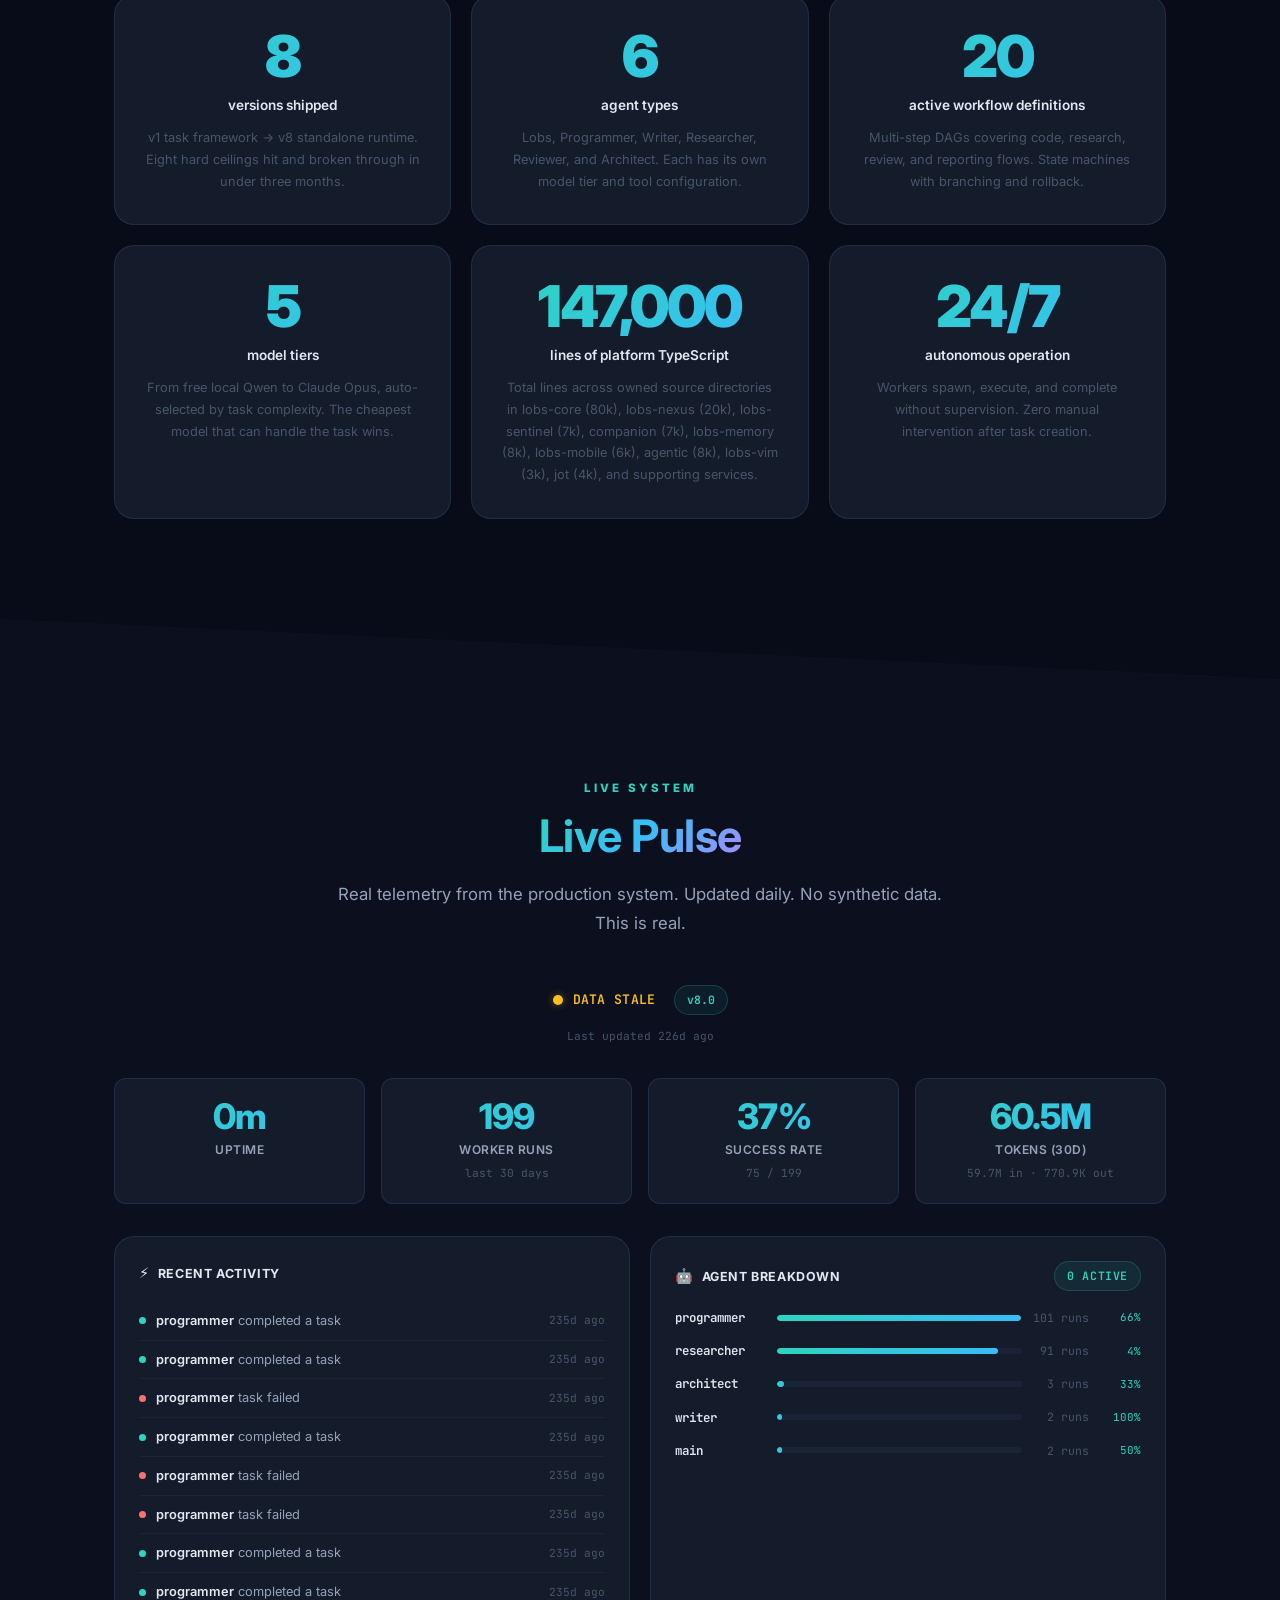
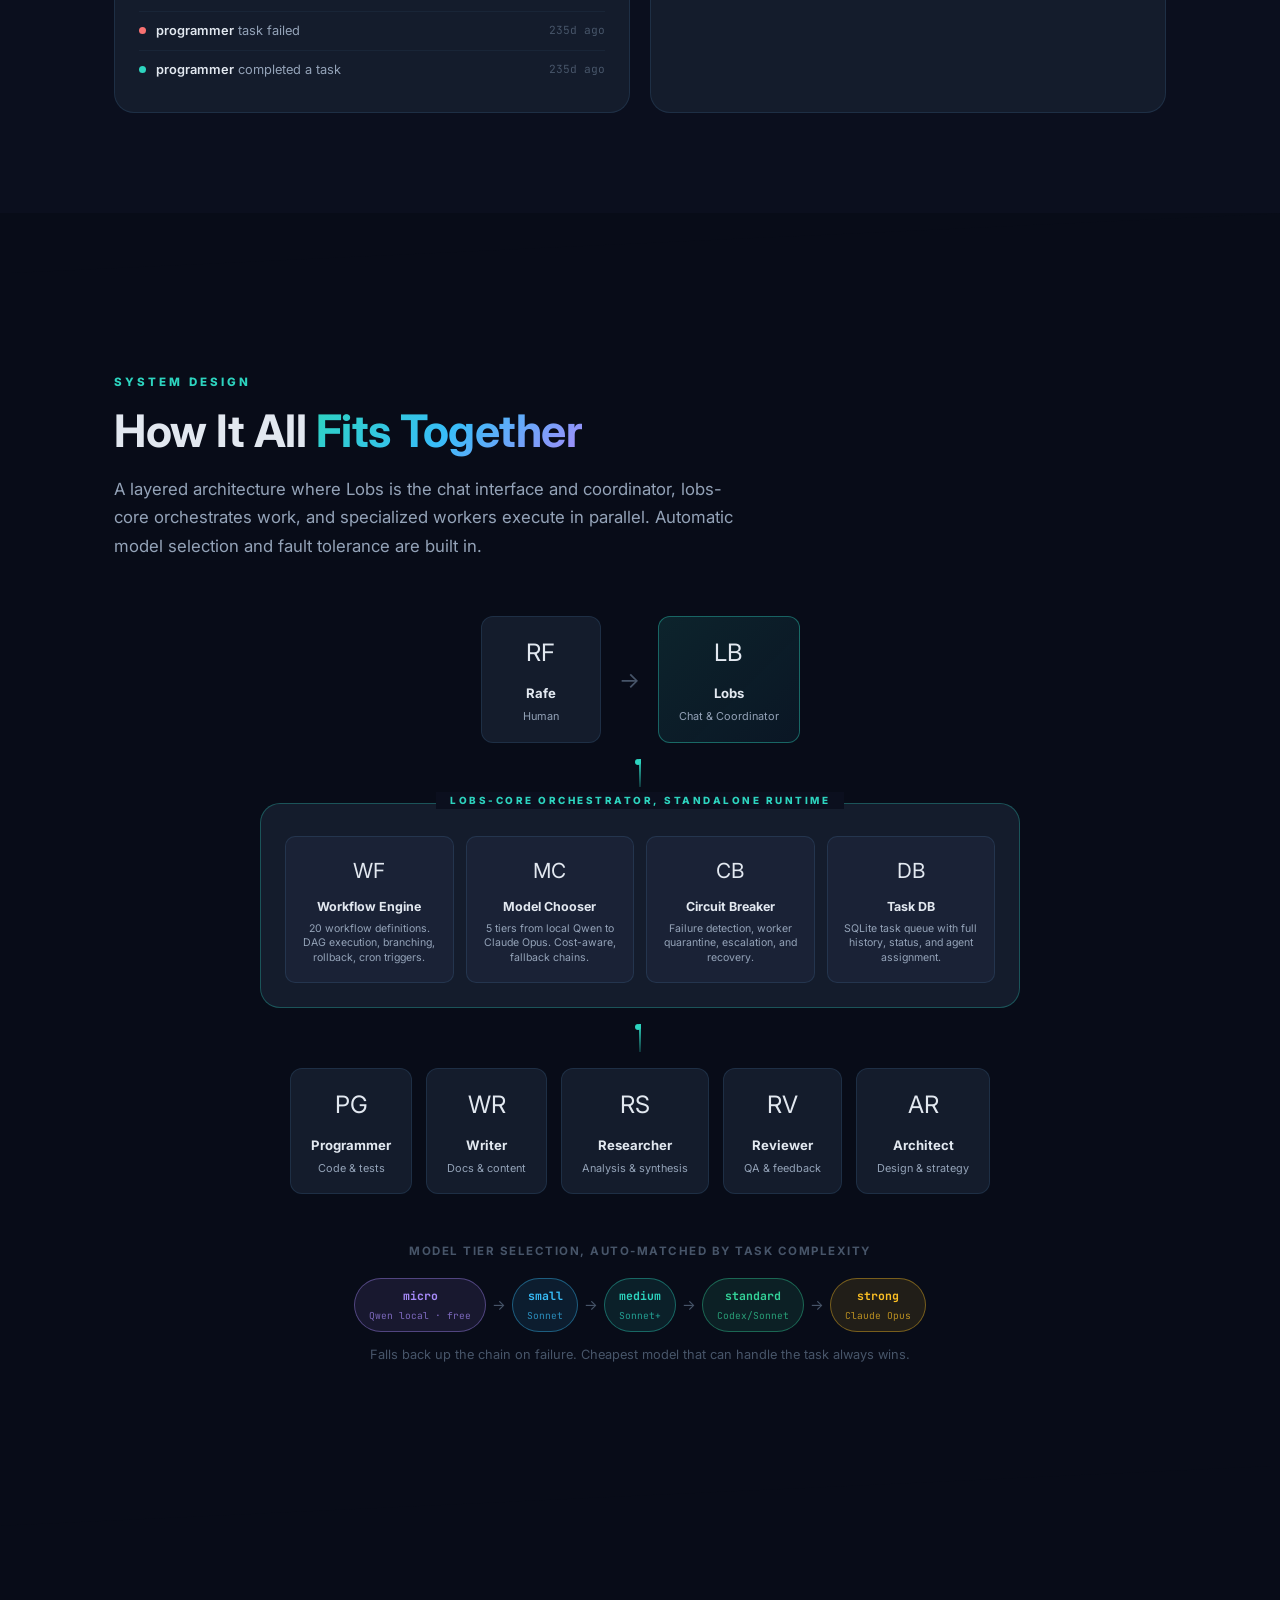
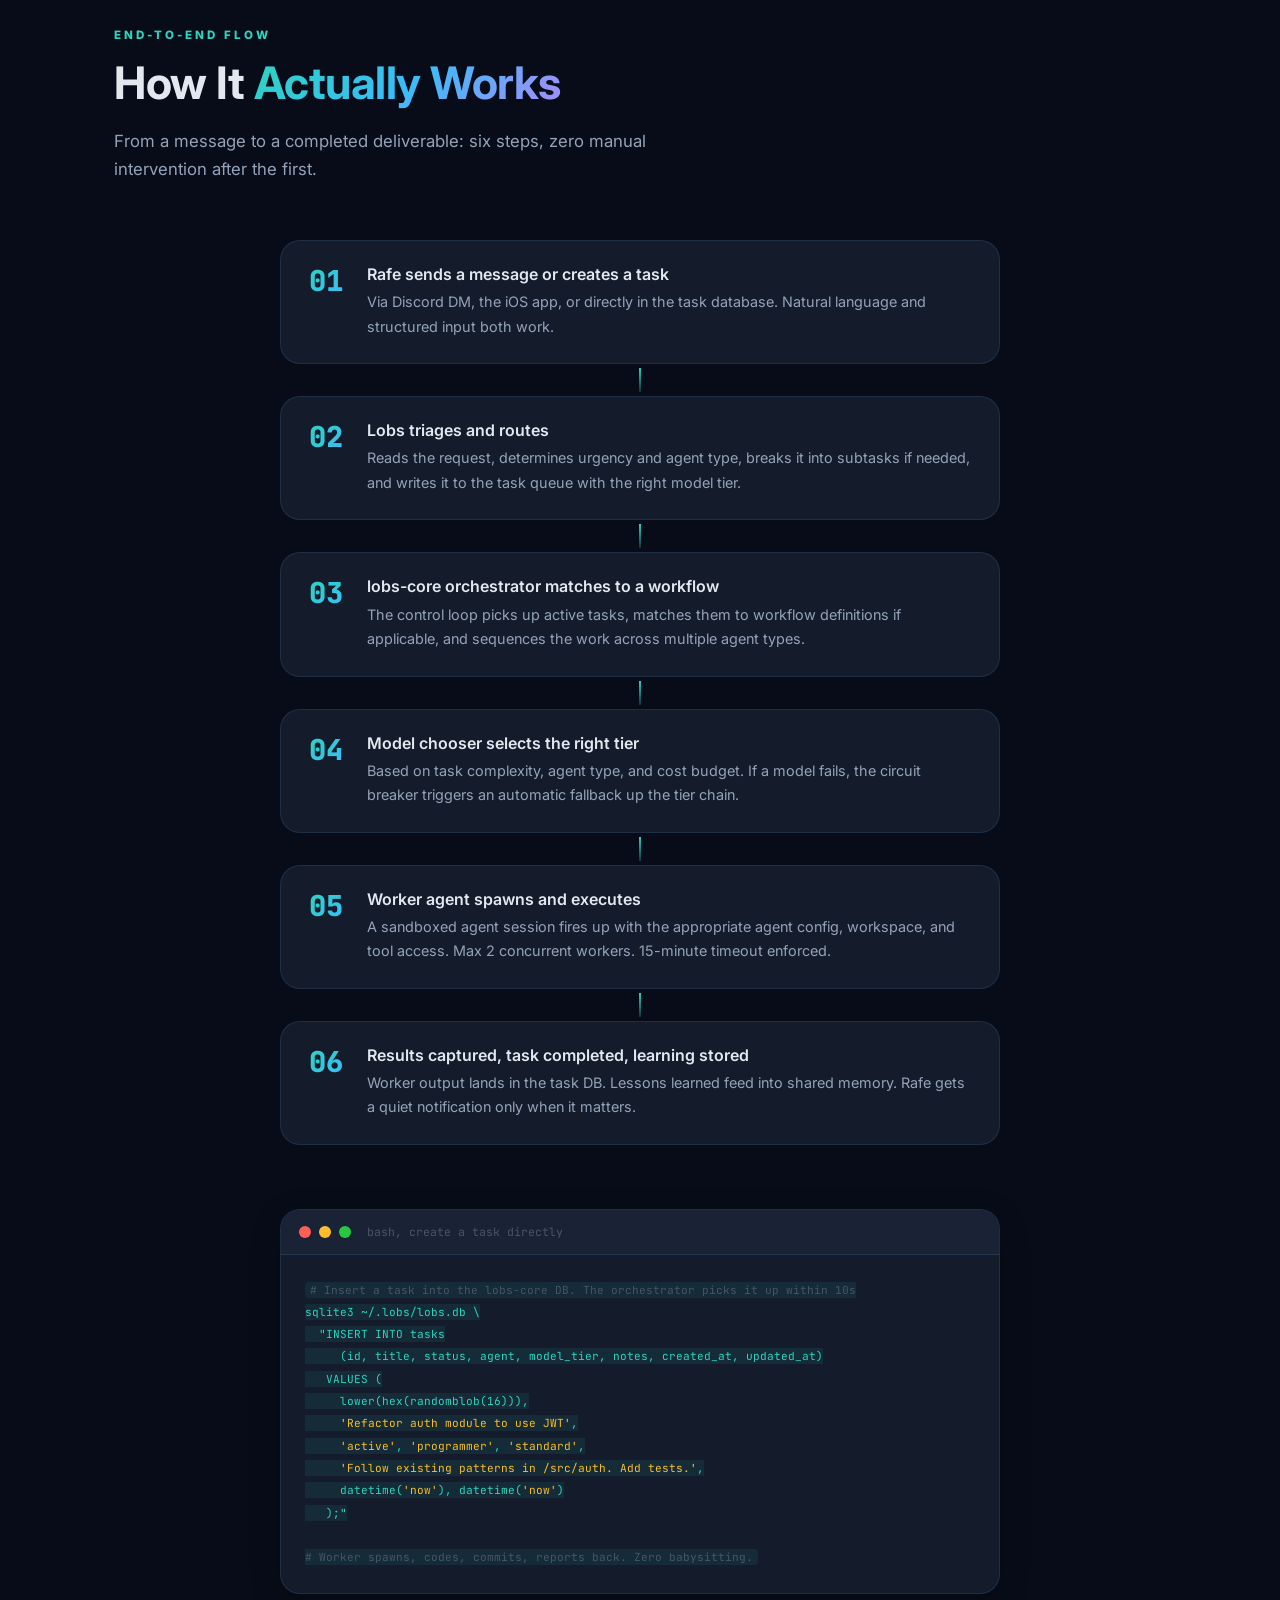
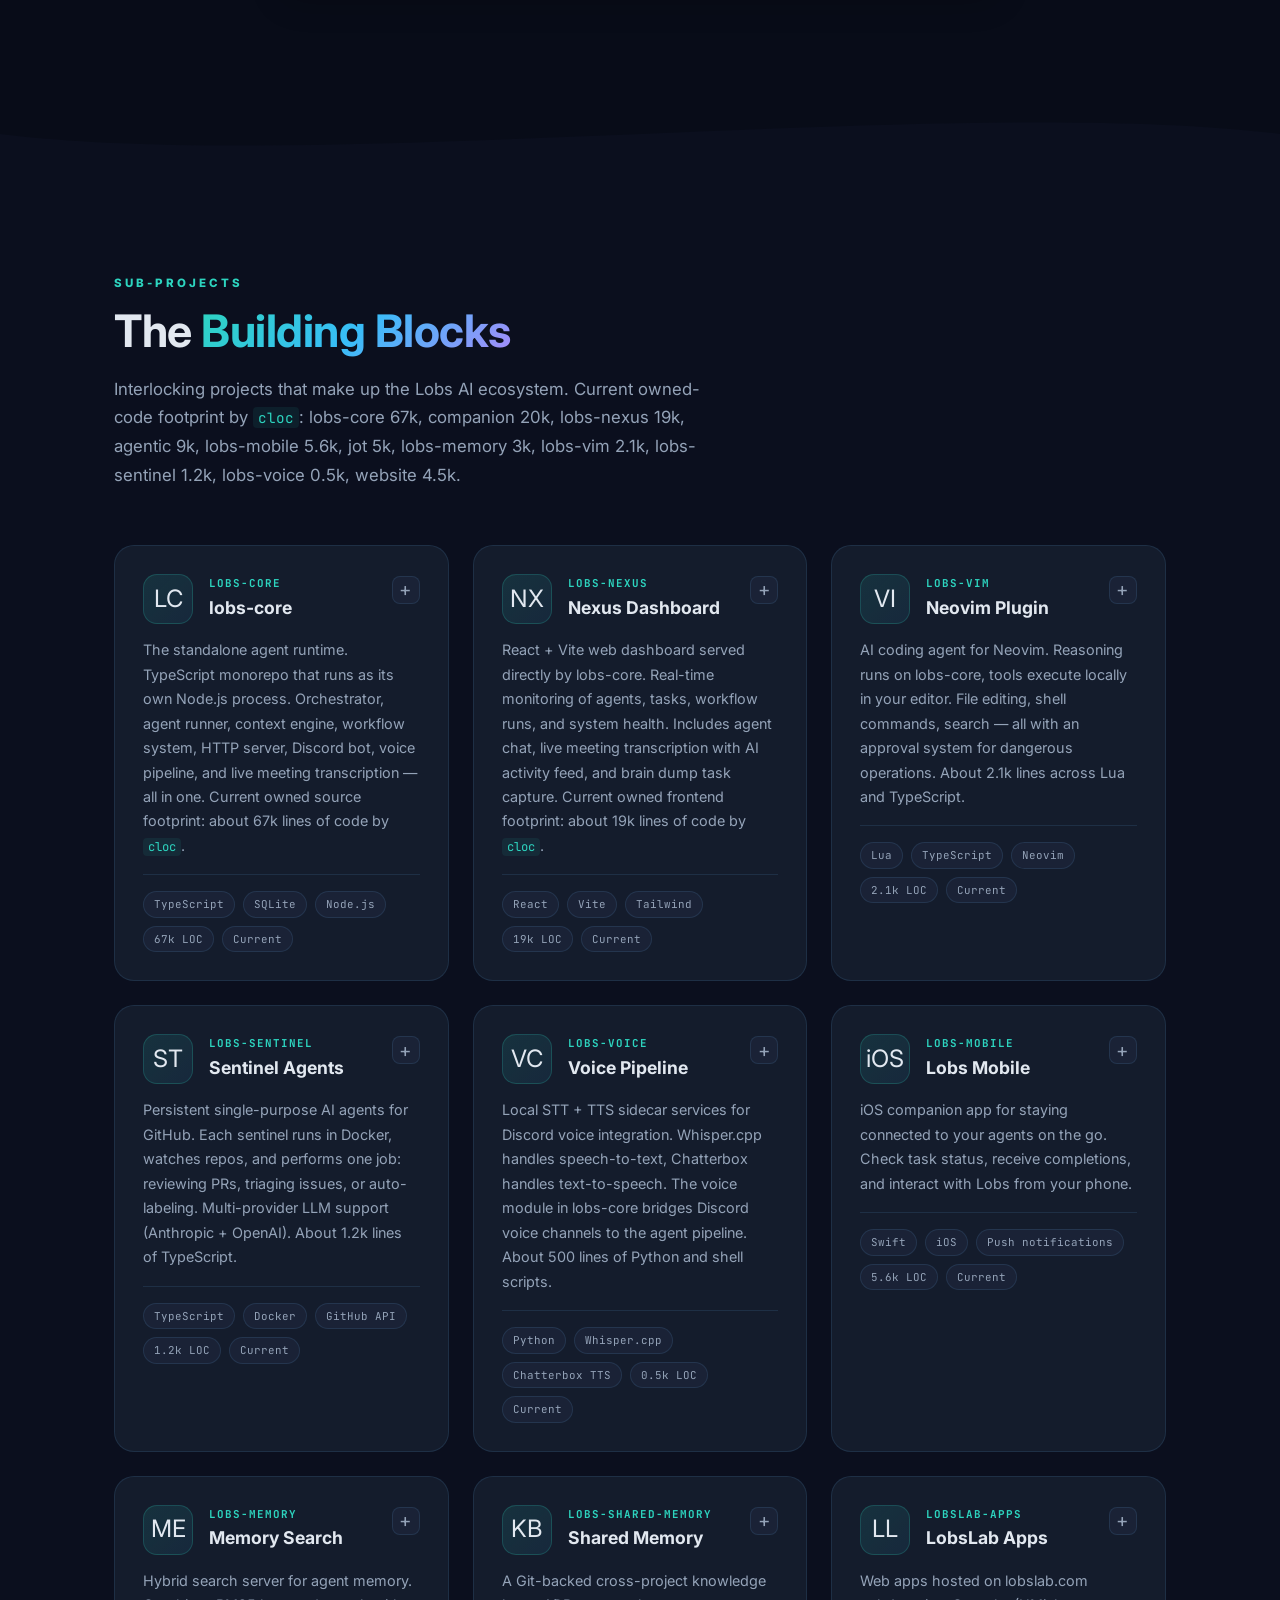
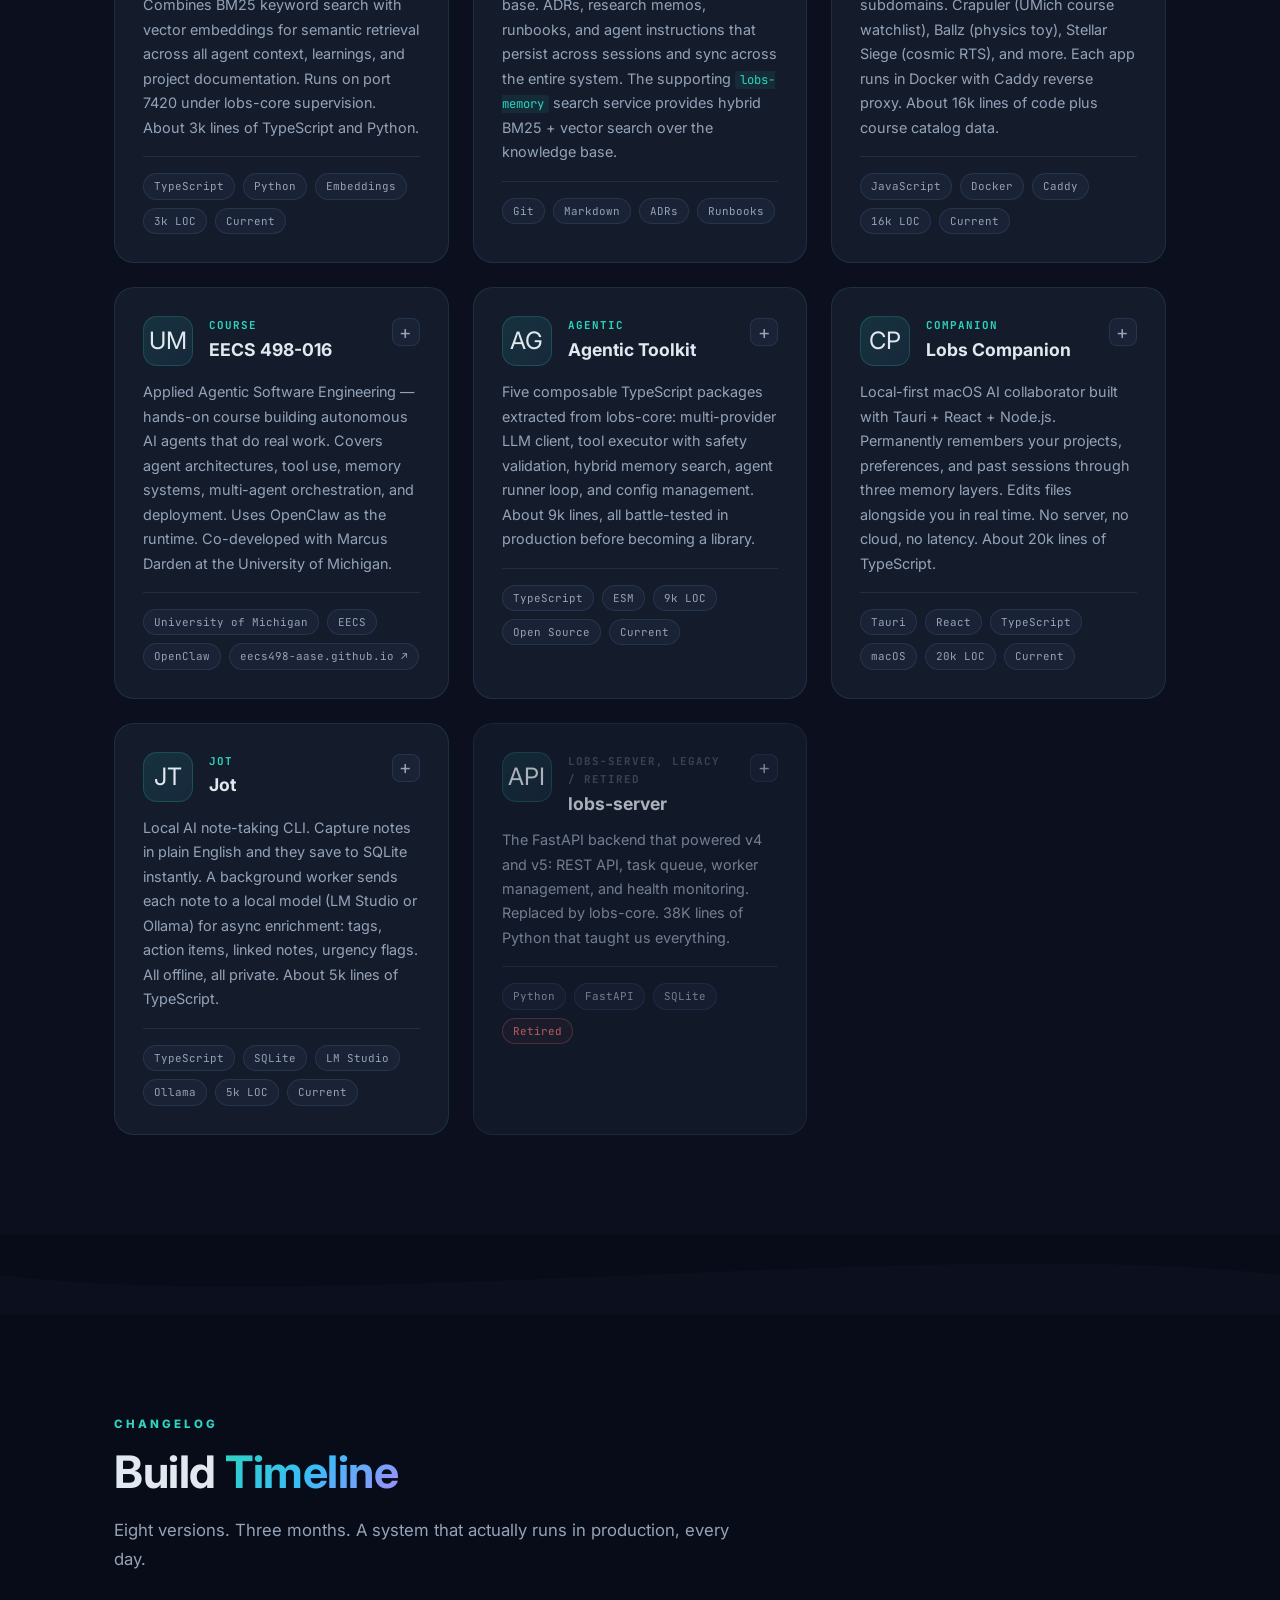
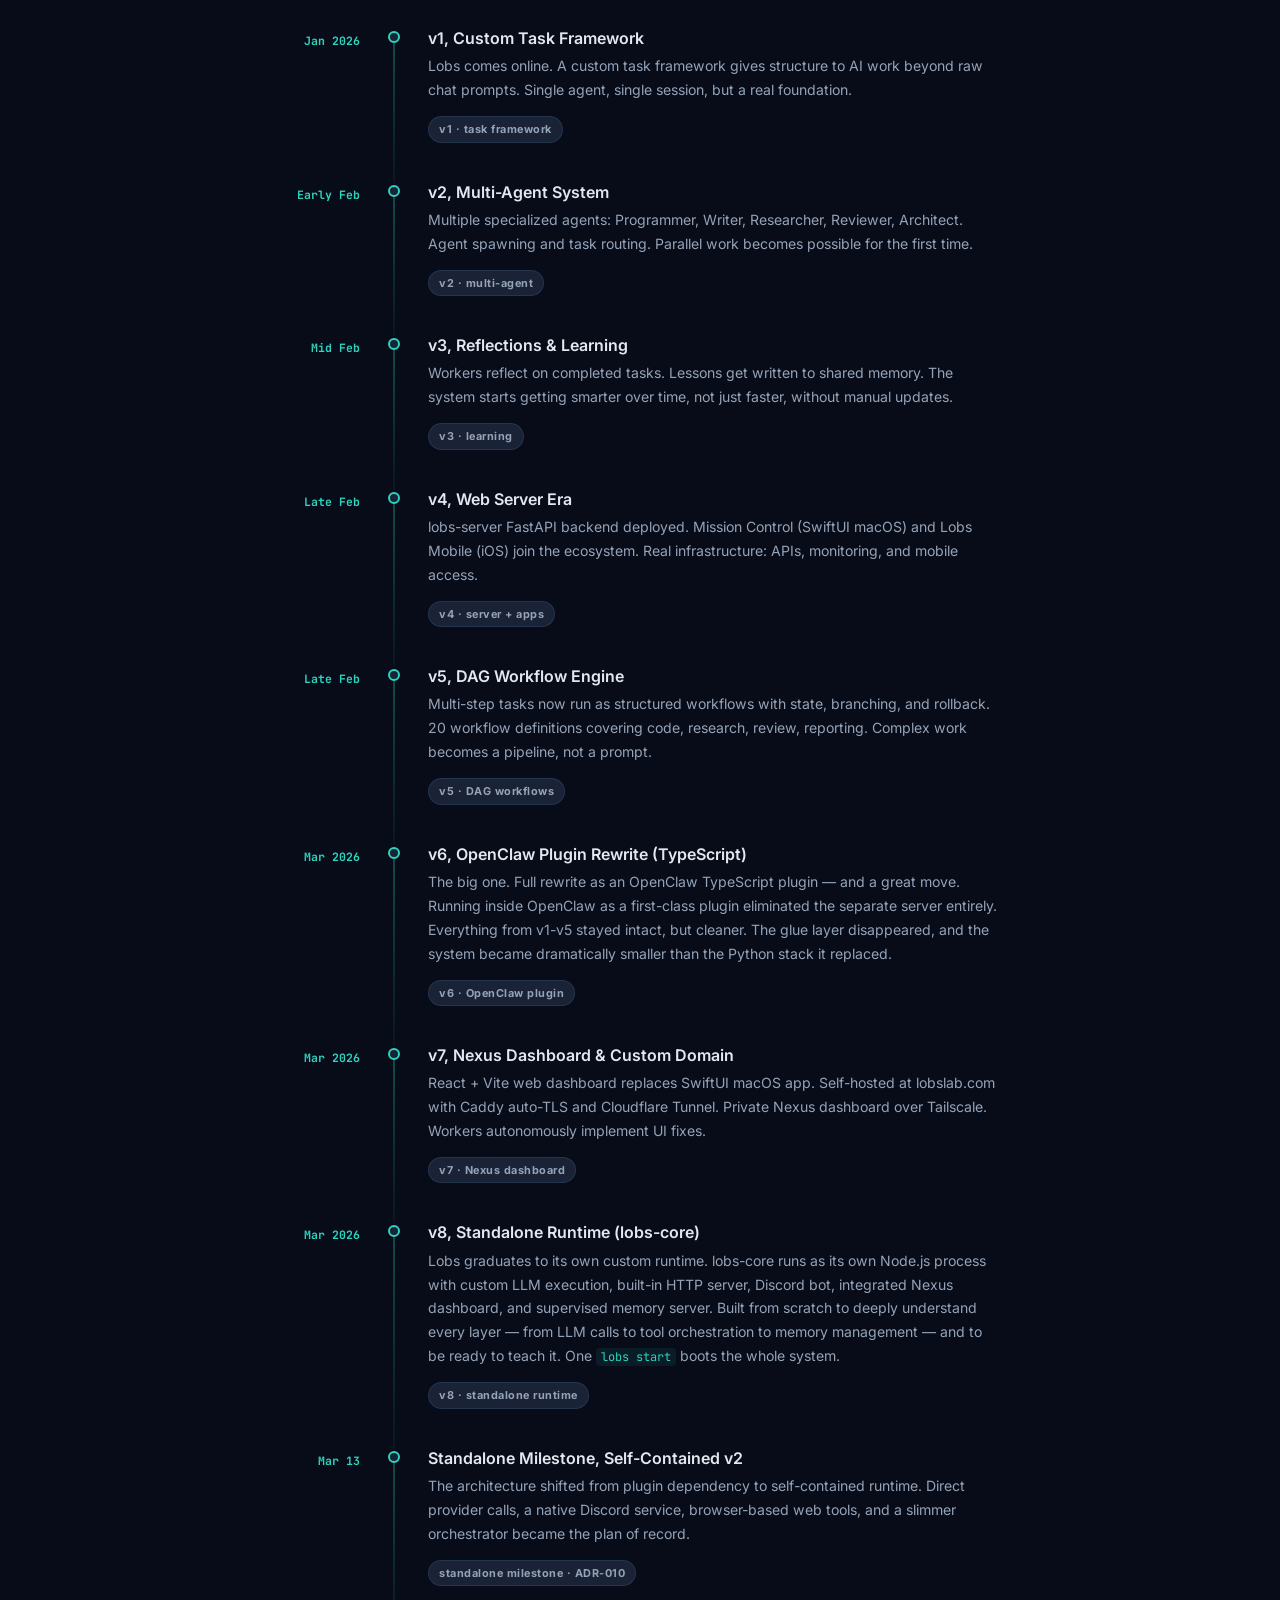
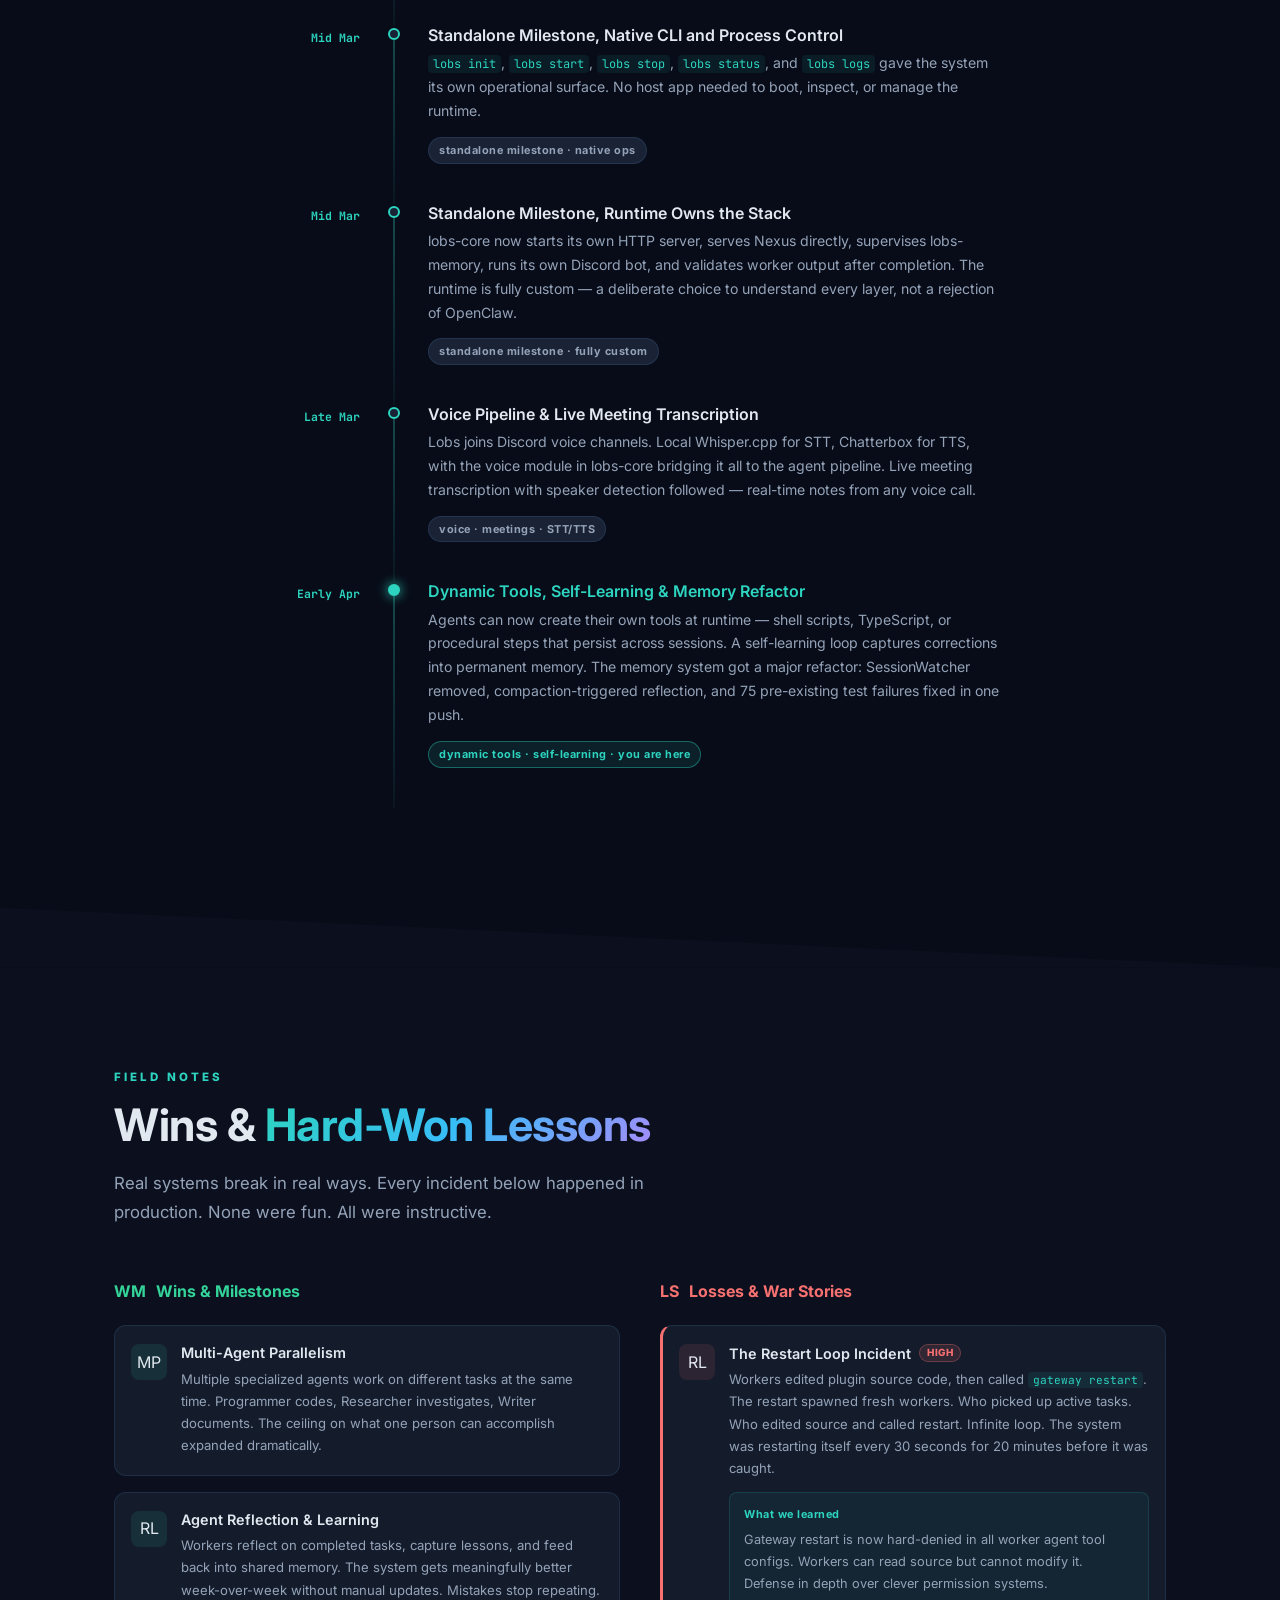
==== commit 9b82354f: "Update LOC stats: 103k→147k, updated project breakdown" ====
--- a/index.html
+++ b/index.html
@@ -306,9 +306,9 @@
         <div class="stat-detail">From free local Qwen to Claude Opus, auto-selected by task complexity. The cheapest model that can handle the task wins.</div>
       </div>
       <div class="stat-card reveal reveal-delay-1">
-        <div class="stat-num counter" data-target="103000">0</div>
+        <div class="stat-num counter" data-target="147000">0</div>
         <div class="stat-unit">lines of platform TypeScript</div>
-        <div class="stat-detail">Total lines across owned source directories in lobs-core (67k), lobs-nexus (19k), lobs-mobile (5.6k), lobs-memory (3k), lobs-vim (2.1k), lobs-sentinel (1.2k), and supporting services.</div>
+        <div class="stat-detail">Total lines across owned source directories in lobs-core (80k), lobs-nexus (20k), lobs-sentinel (7k), companion (7k), lobs-memory (8k), lobs-mobile (6k), agentic (8k), lobs-vim (3k), jot (4k), and supporting services.</div>
       </div>
       <div class="stat-card reveal reveal-delay-2">
         <div class="stat-num">24/7</div>
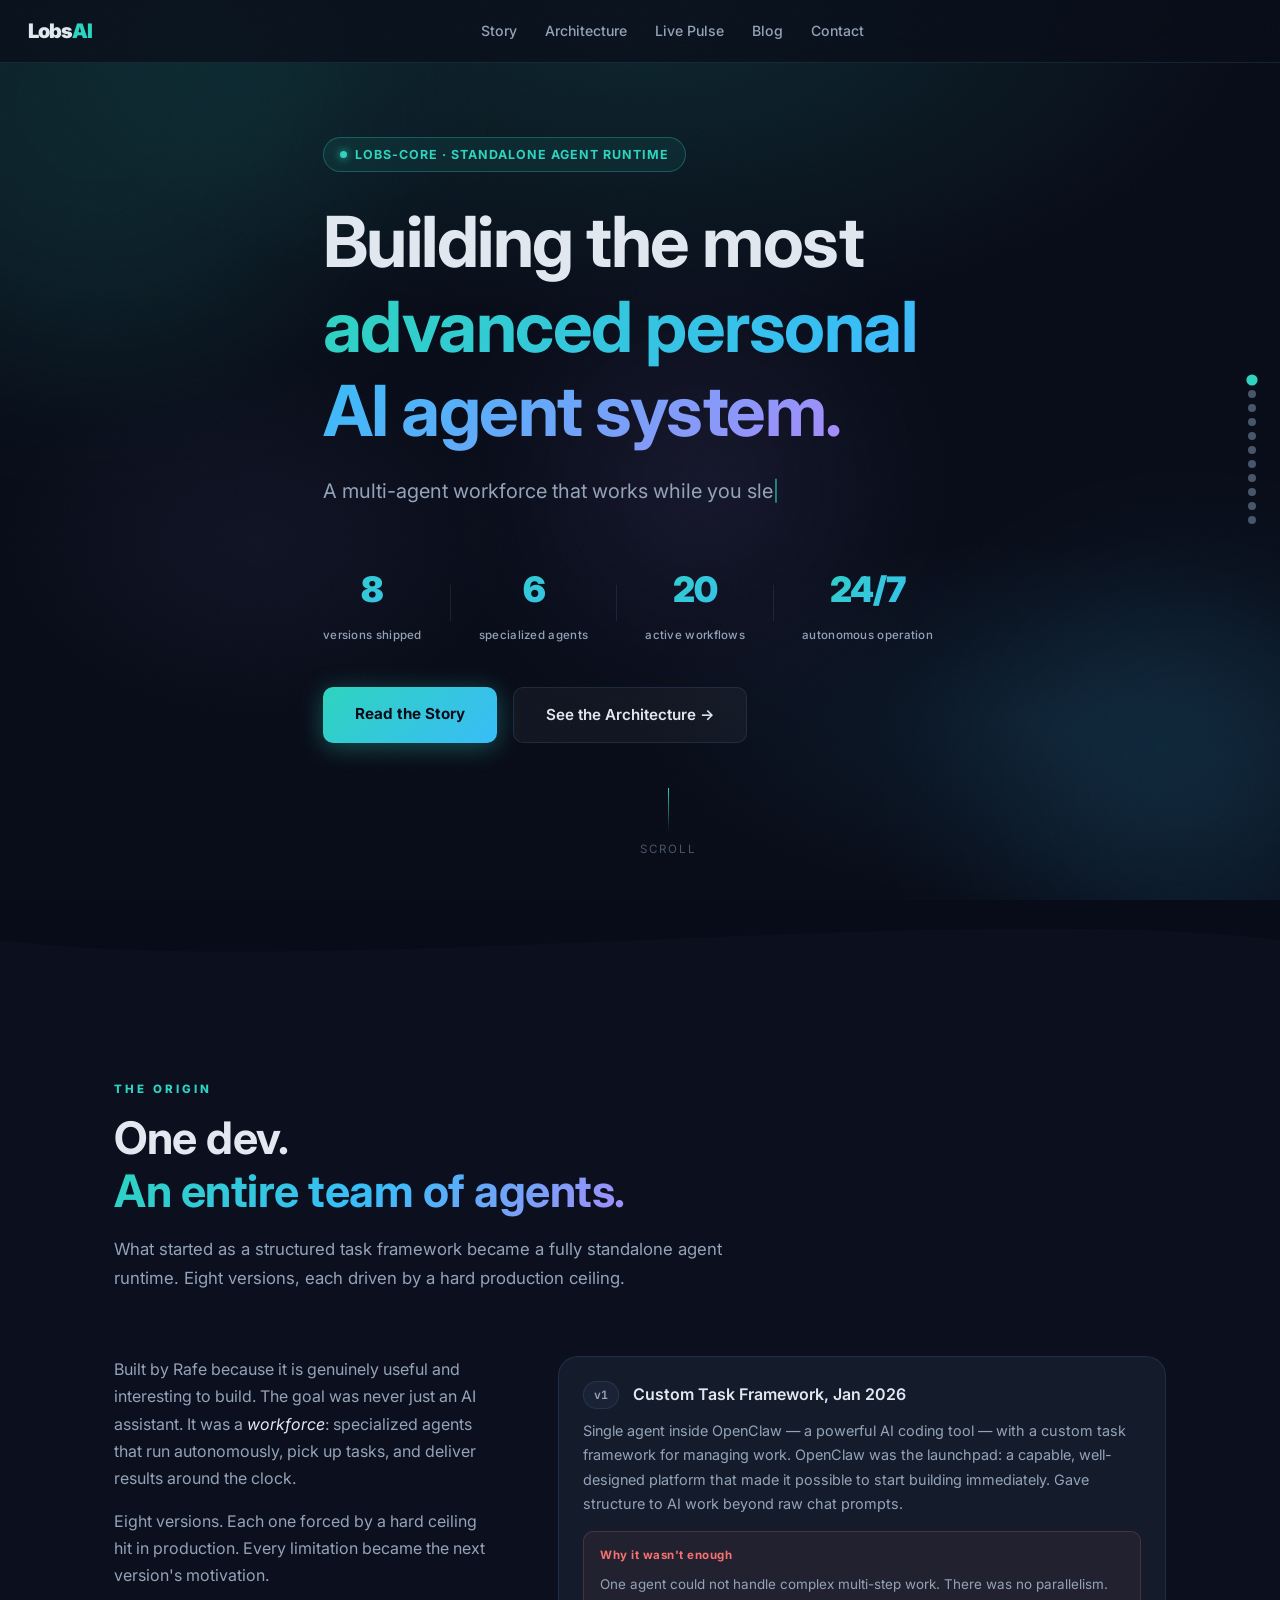
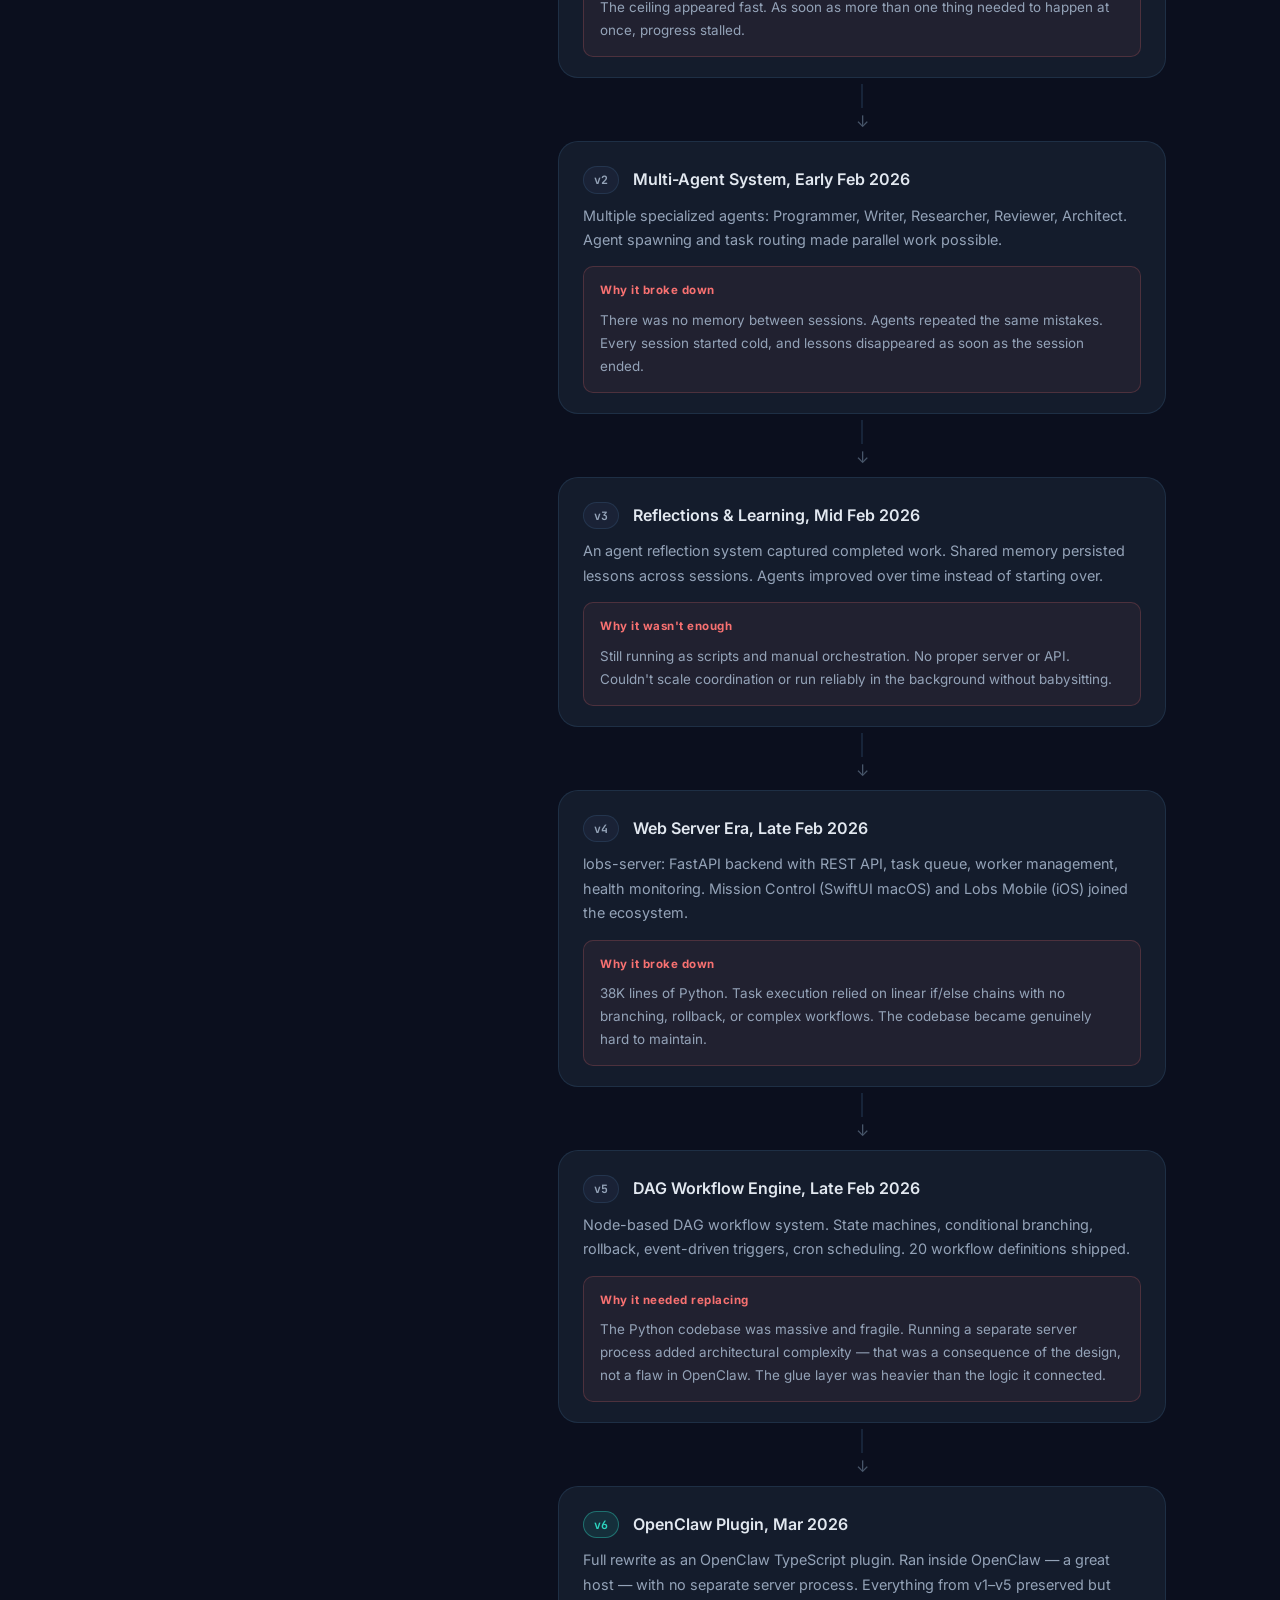
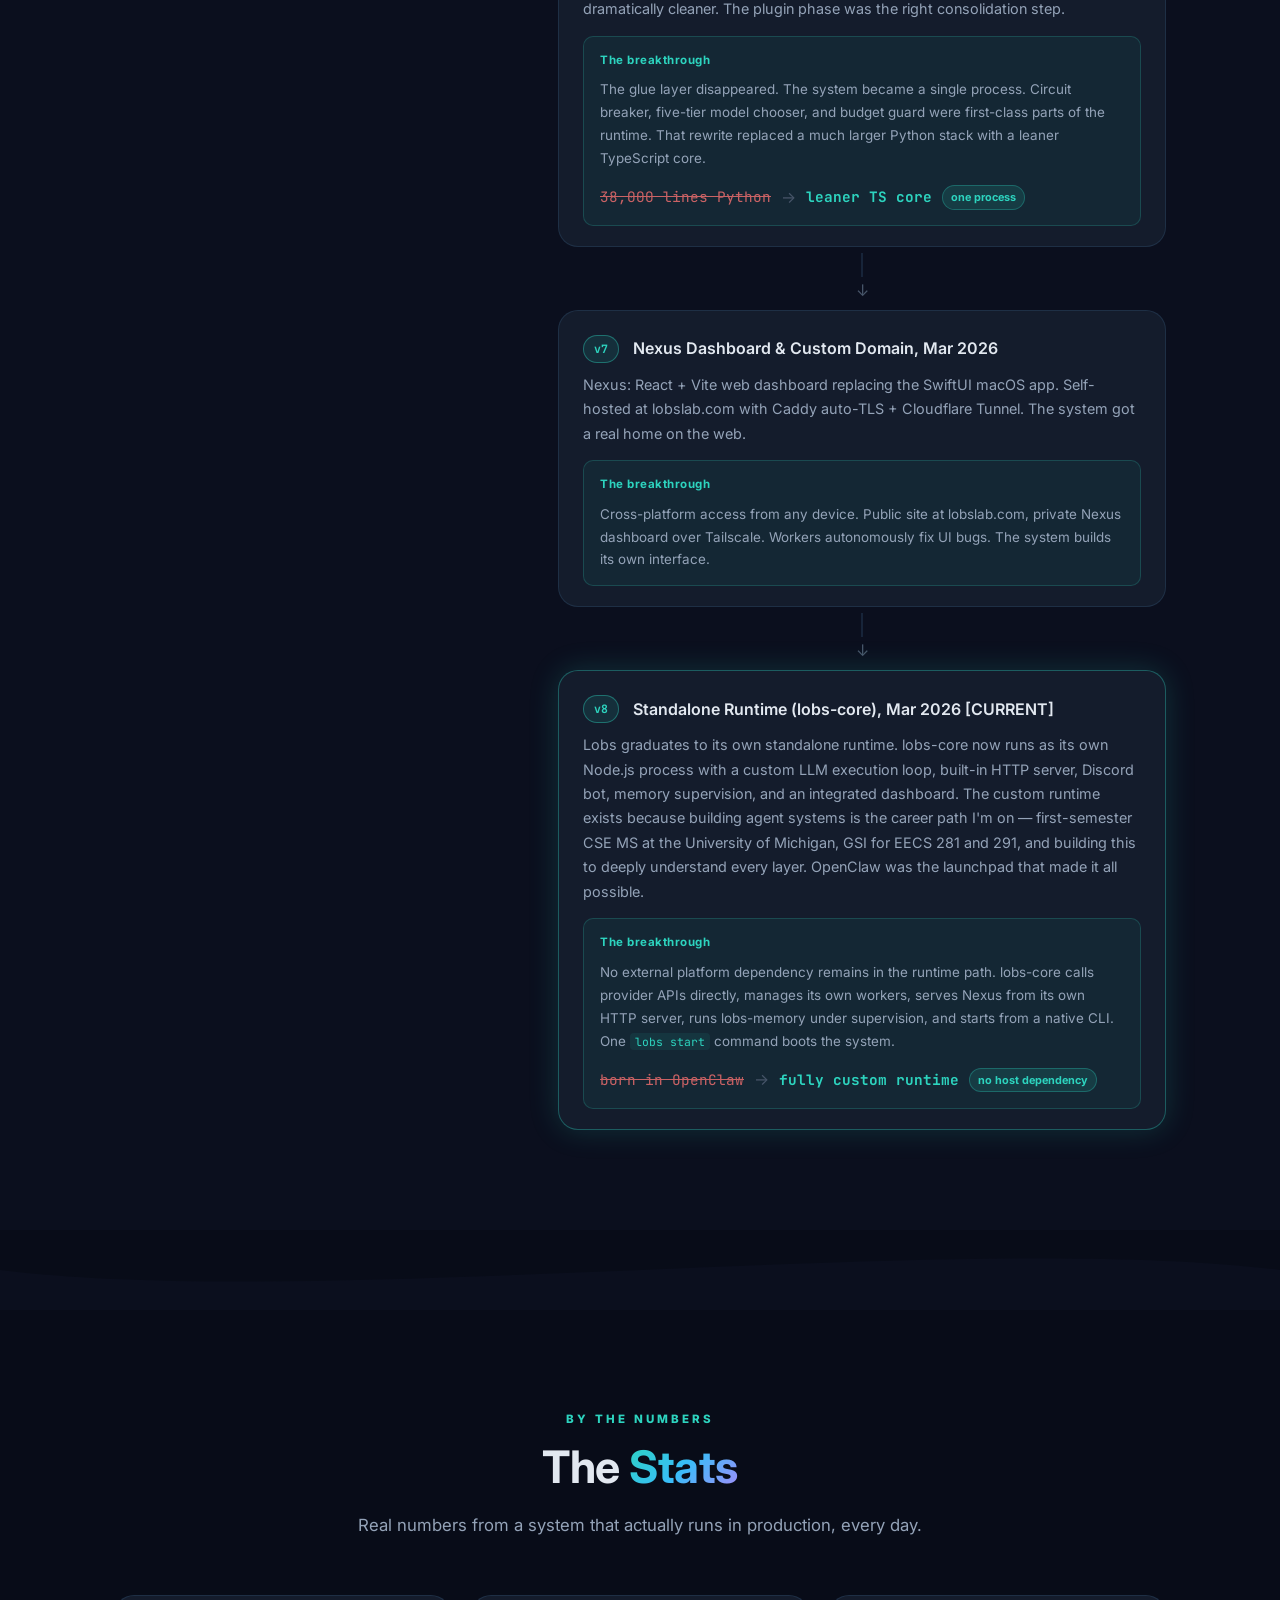
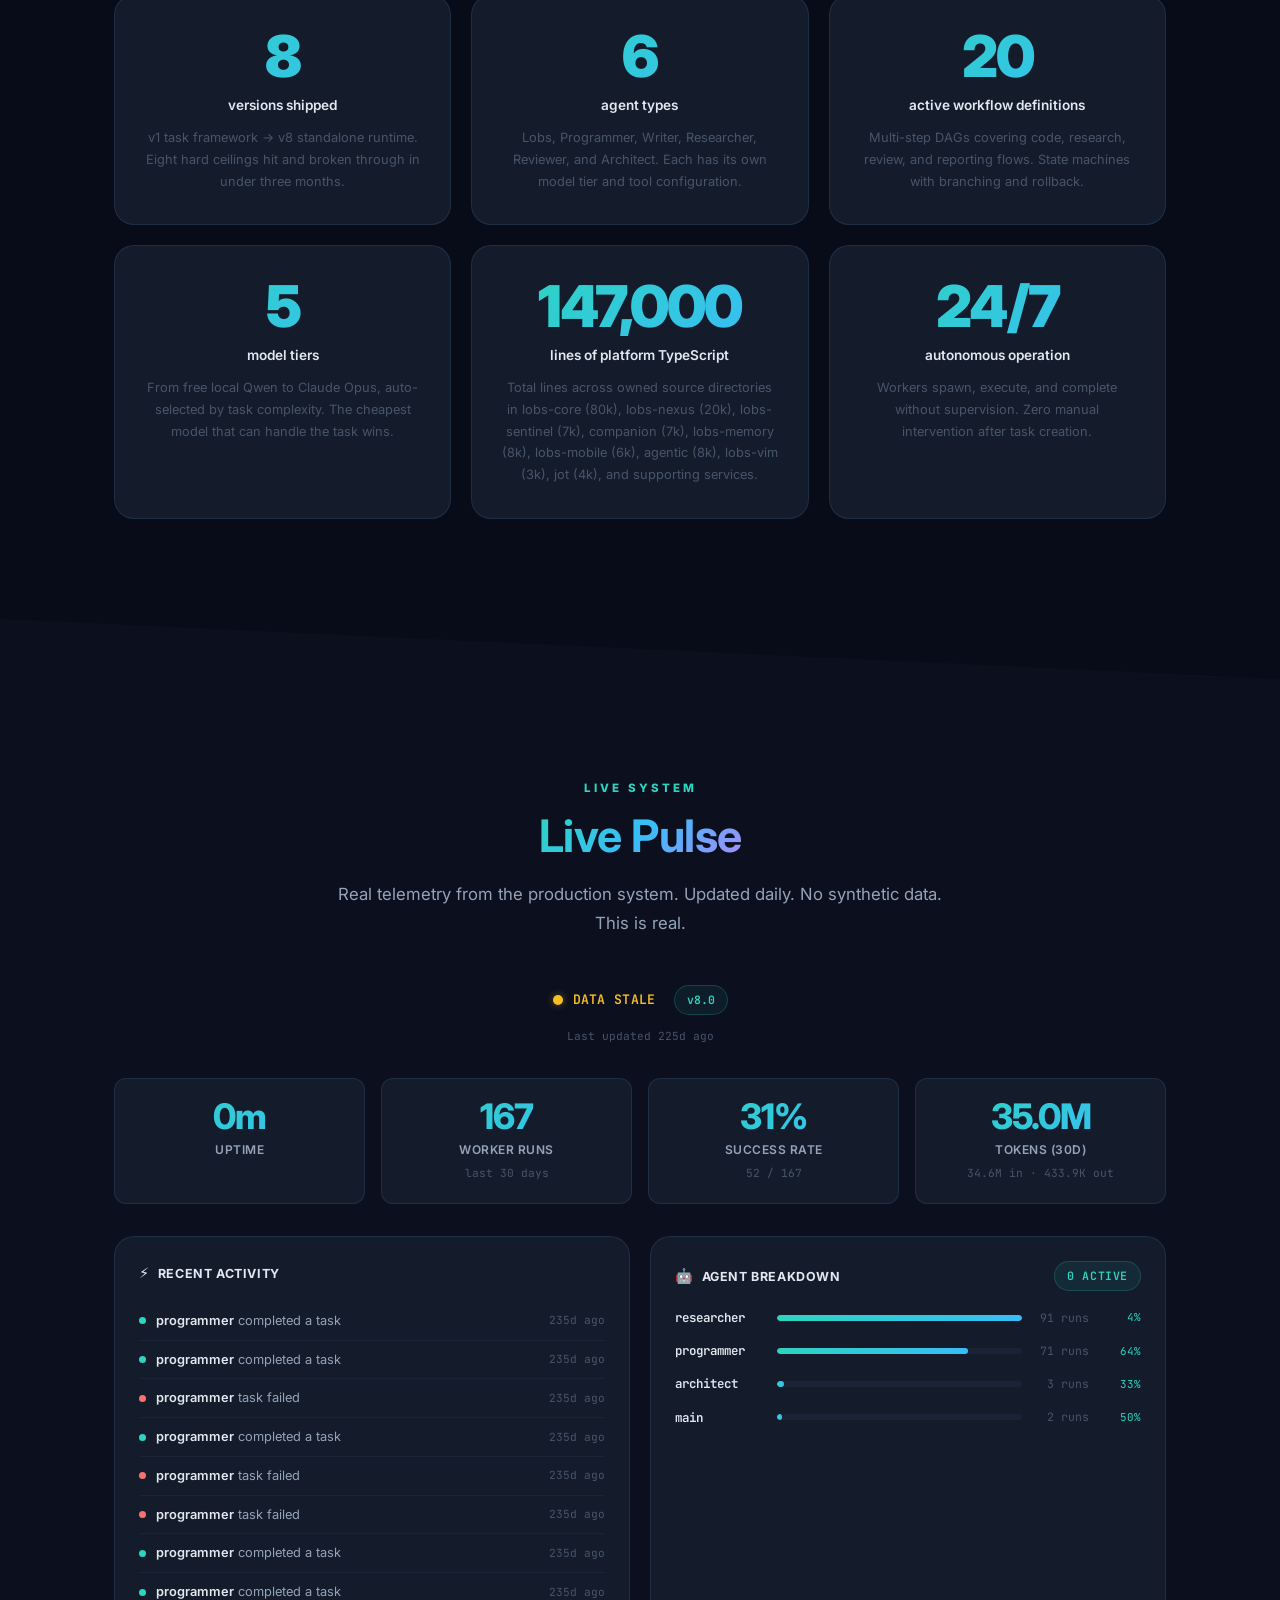
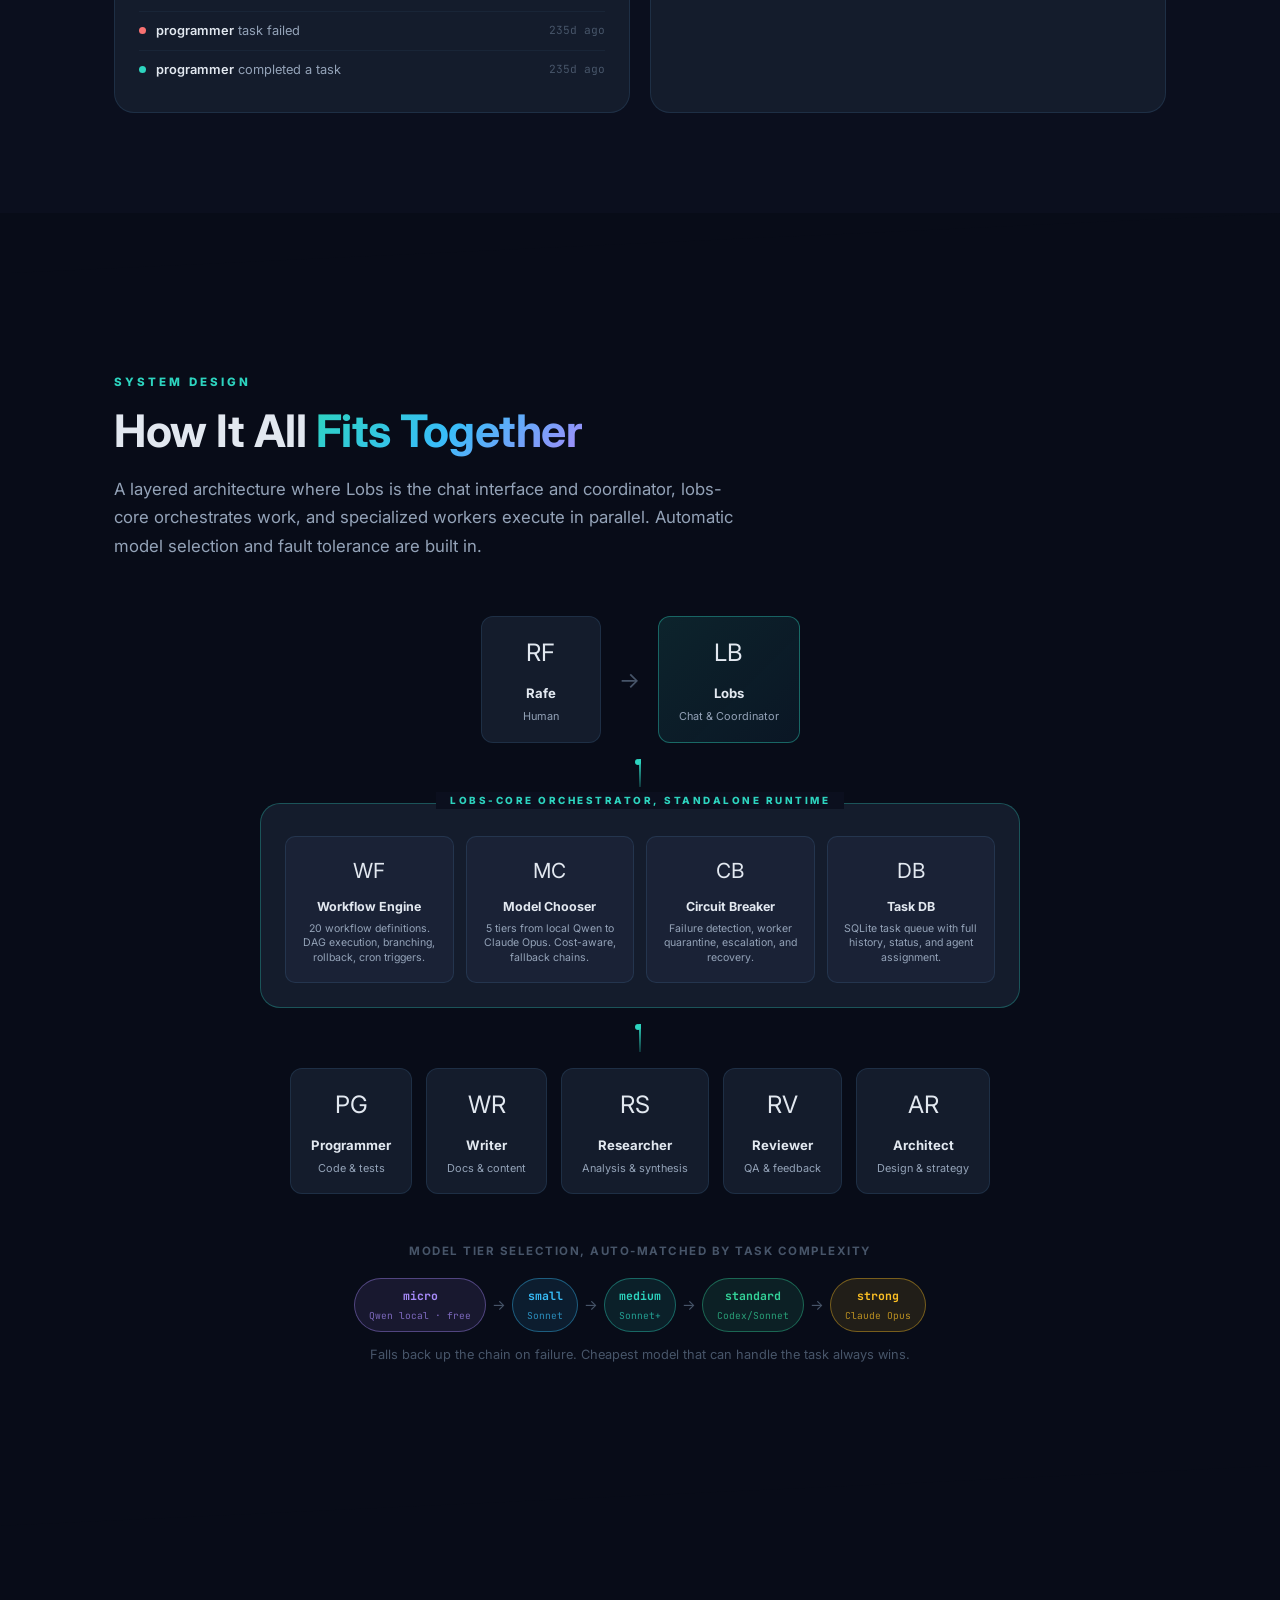
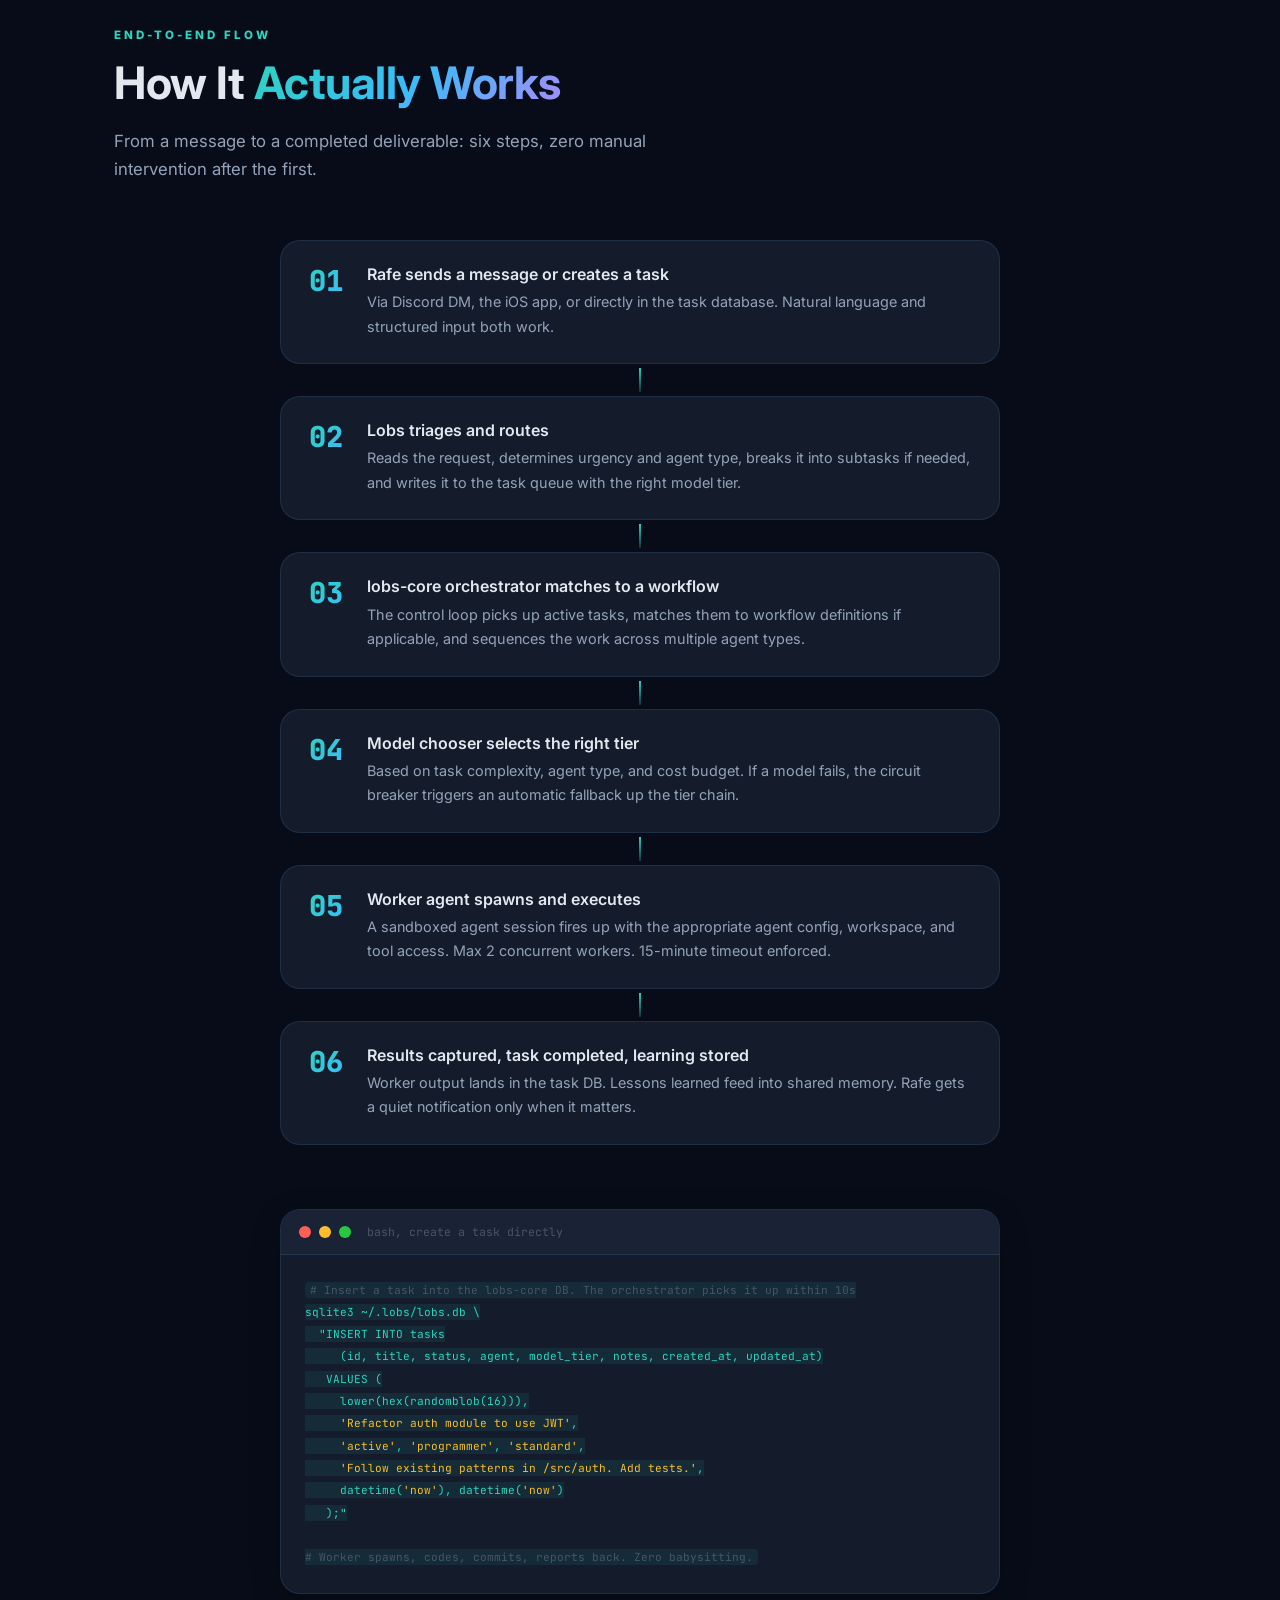
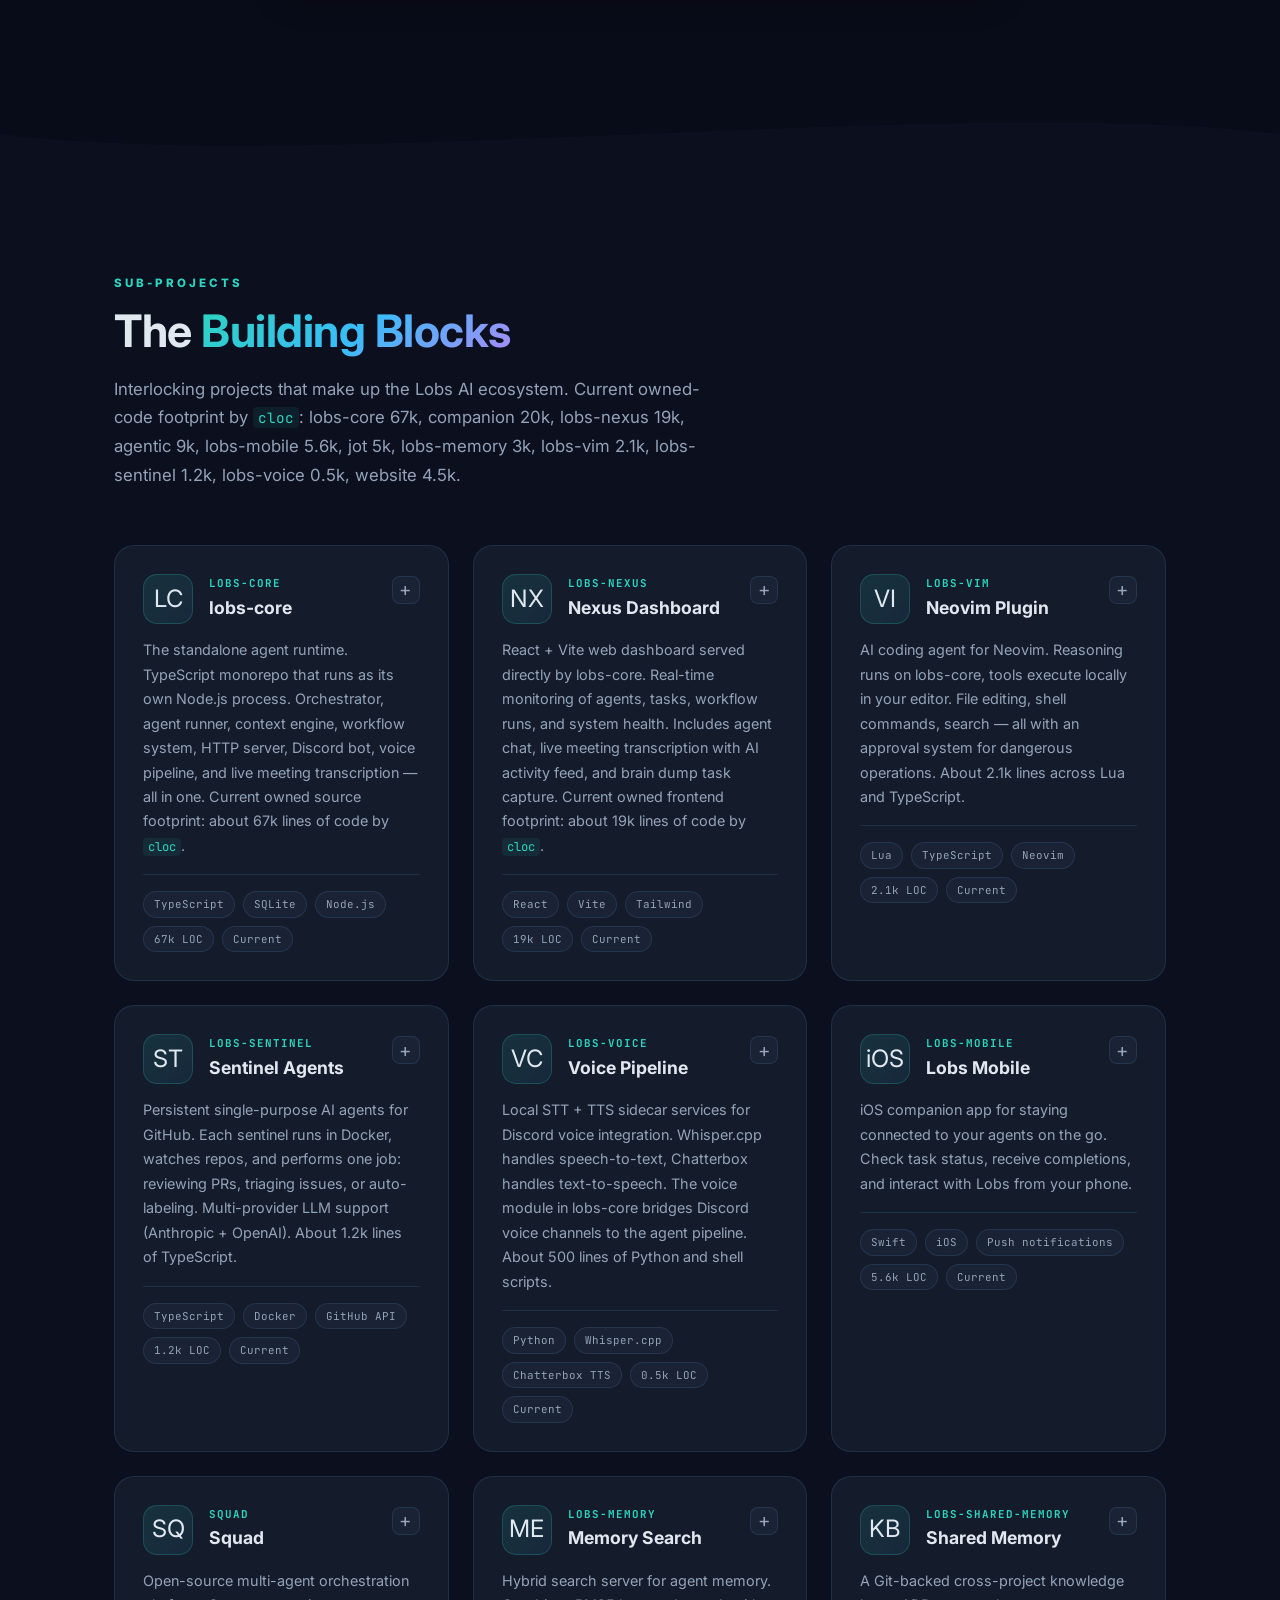
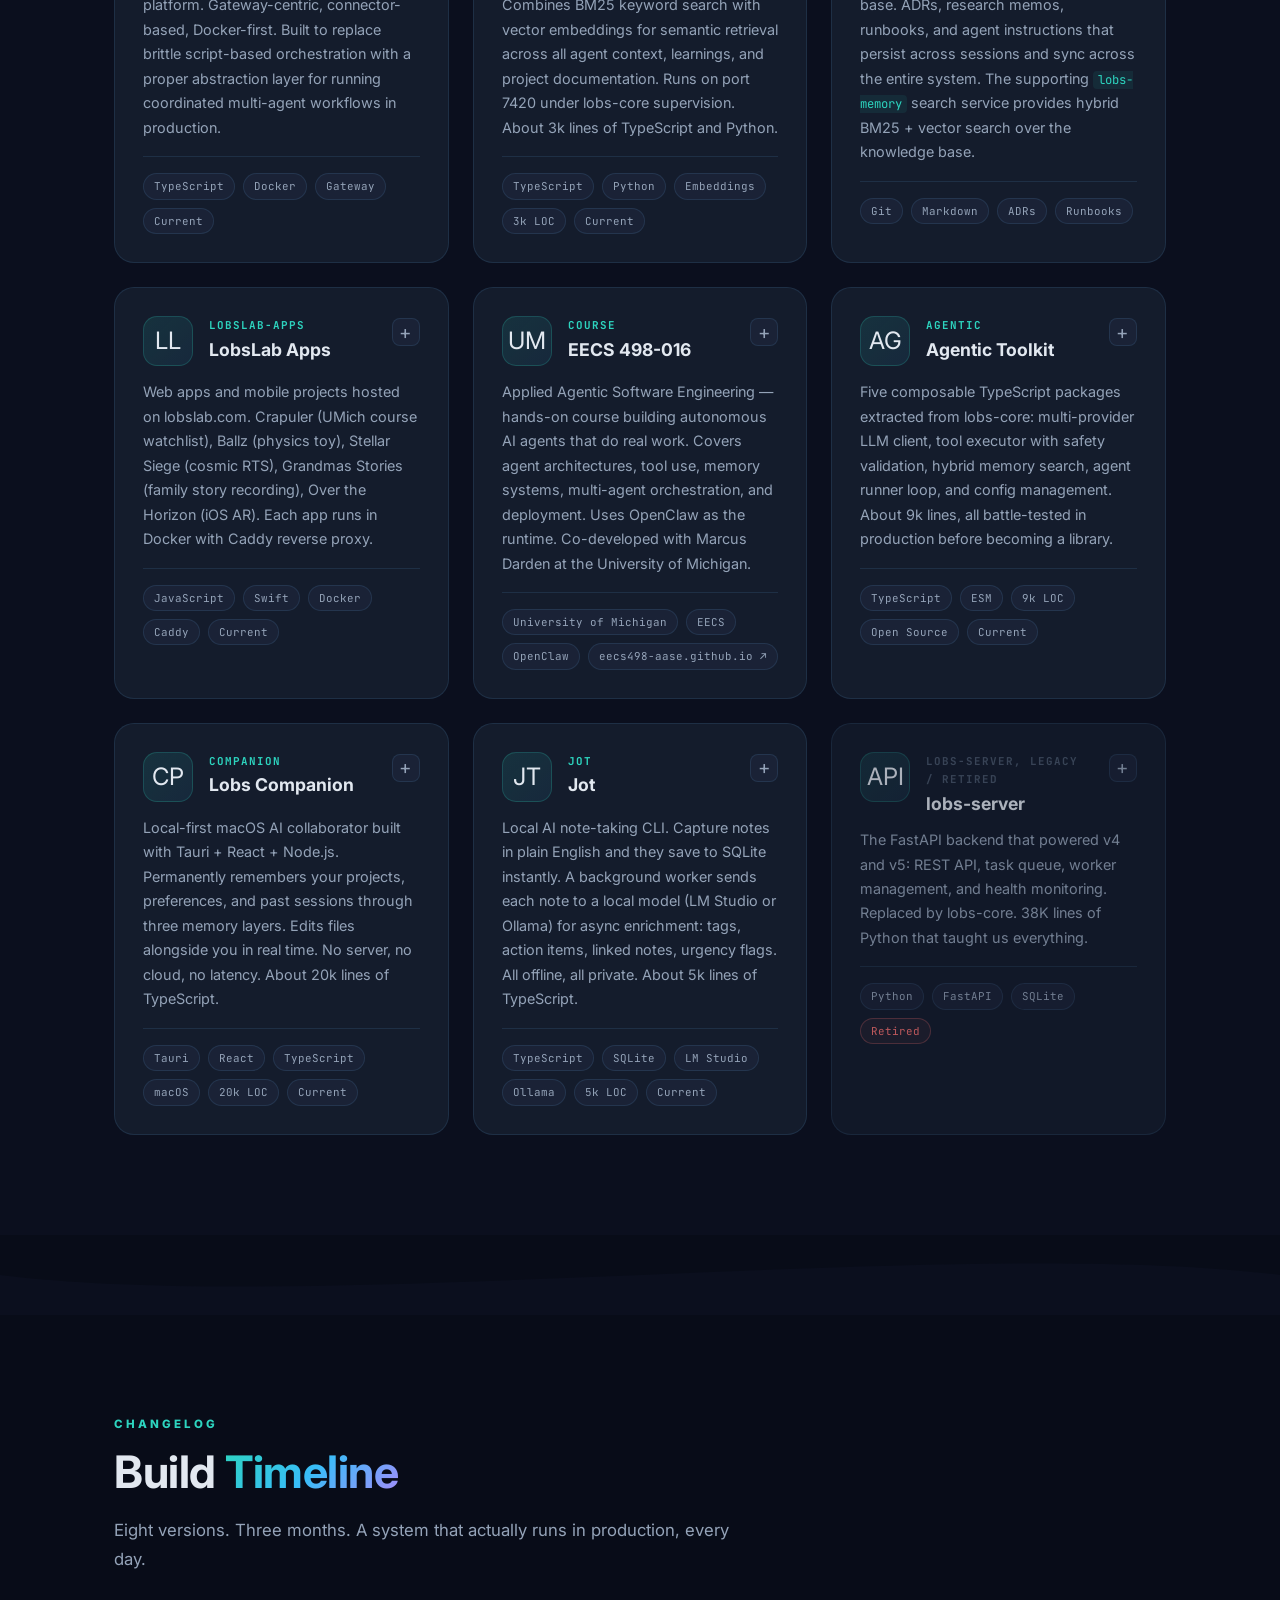
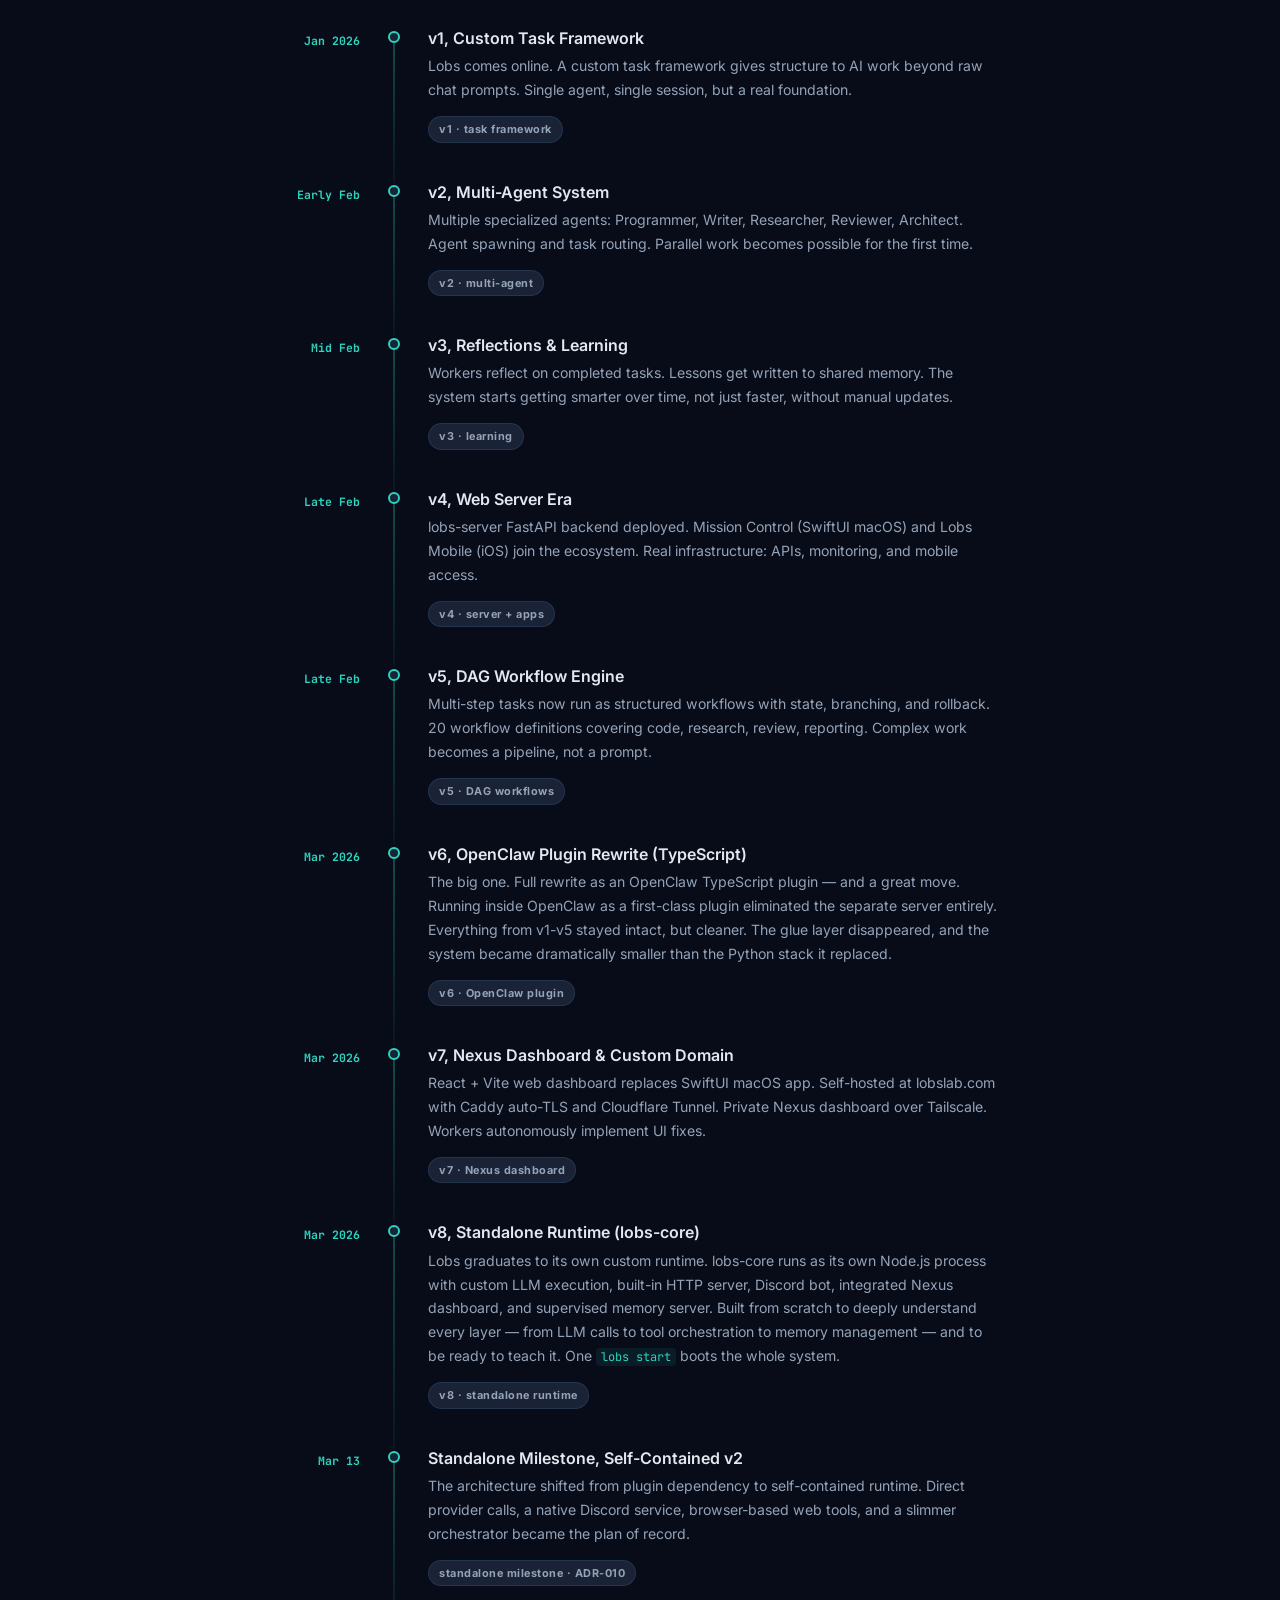
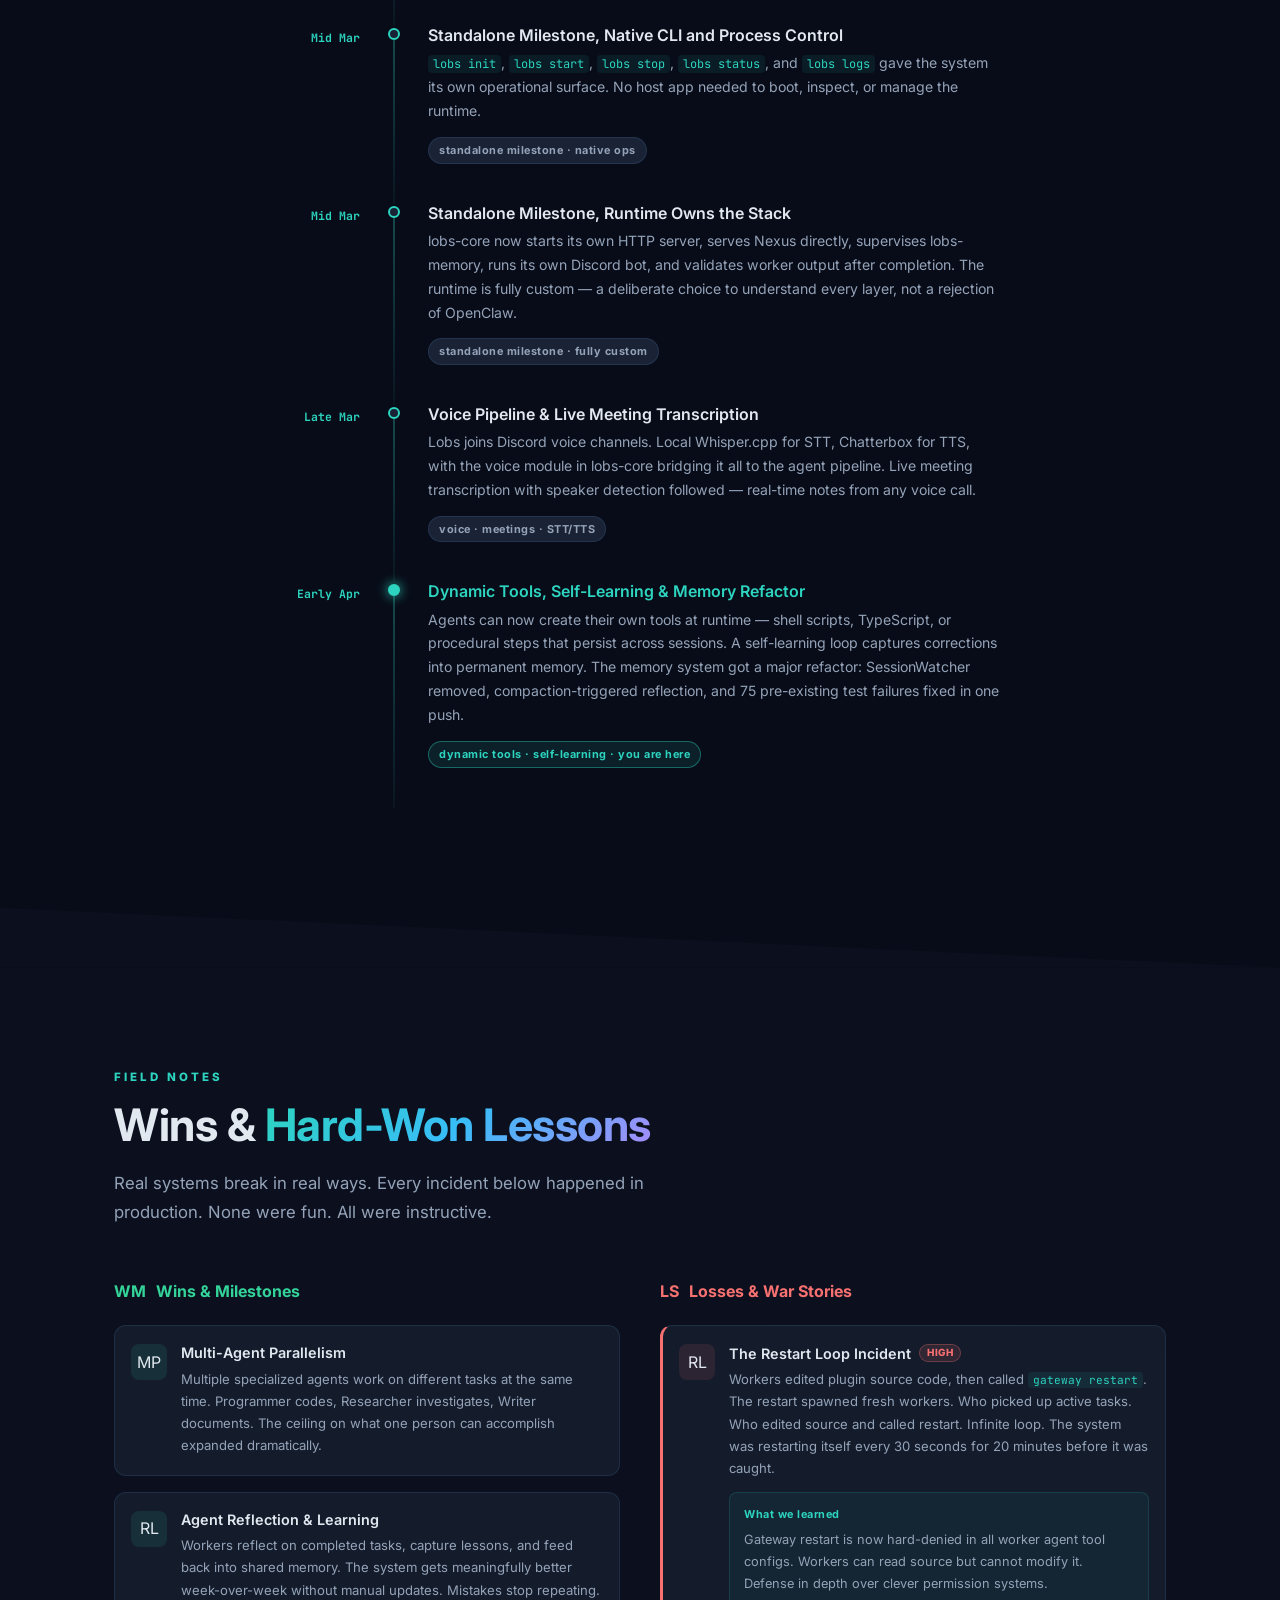
==== commit 920b7d98: "Add Squad project, Grandmas Stories, Over the Horizon to apps; add Squad post to blog - Add Squad as" ====
--- a/index.html
+++ b/index.html
@@ -685,6 +685,30 @@
 
       <div class="project-card reveal" data-expanded="false">
         <div class="card-top">
+          <div class="card-icon">SQ</div>
+          <div class="card-text-head">
+            <div class="card-tag">squad</div>
+            <h3>Squad</h3>
+          </div>
+          <div class="card-expand-btn" aria-label="Expand">+</div>
+        </div>
+        <p>Open-source multi-agent orchestration platform. Gateway-centric, connector-based, Docker-first. Built to replace brittle script-based orchestration with a proper abstraction layer for running coordinated multi-agent workflows in production.</p>
+        <div class="card-meta">
+          <span class="meta-chip">TypeScript</span><span class="meta-chip">Docker</span><span class="meta-chip">Gateway</span><span class="meta-chip">Current</span>
+        </div>
+        <div class="card-expanded-content">
+          <div class="expanded-divider"></div>
+          <div class="expanded-grid">
+            <div class="exp-item"><span class="exp-icon">GC</span><div><h5>Gateway Architecture</h5><p>Central gateway handles agent registration, message routing, and session management. All agents communicate through the gateway — no direct peer connections.</p></div></div>
+            <div class="exp-item"><span class="exp-icon">CN</span><div><h5>Connector Model</h5><p>Pluggable connectors for Discord, Slack, web, CLI. Add new platforms without touching core logic.</p></div></div>
+            <div class="exp-item"><span class="exp-icon">DK</span><div><h5>Docker-First</h5><p>Each agent runs in its own container. Isolation, reproducibility, and easy deployment with docker-compose.</p></div></div>
+            <div class="exp-item"><span class="exp-icon">WO</span><div><h5>Workflow Orchestration</h5><p>DAG-based workflow definition with state management, retries, and rollback support.</p></div></div>
+          </div>
+        </div>
+      </div>
+
+      <div class="project-card reveal" data-expanded="false">
+        <div class="card-top">
           <div class="card-icon">ME</div>
           <div class="card-text-head">
             <div class="card-tag">lobs-memory</div>
@@ -740,9 +764,9 @@
           </div>
           <div class="card-expand-btn" aria-label="Expand">+</div>
         </div>
-        <p>Web apps hosted on lobslab.com subdomains. Crapuler (UMich course watchlist), Ballz (physics toy), Stellar Siege (cosmic RTS), and more. Each app runs in Docker with Caddy reverse proxy. About 16k lines of code plus course catalog data.</p>
-        <div class="card-meta">
-          <span class="meta-chip">JavaScript</span><span class="meta-chip">Docker</span><span class="meta-chip">Caddy</span><span class="meta-chip">16k LOC</span><span class="meta-chip">Current</span>
+        <p>Web apps and mobile projects hosted on lobslab.com. Crapuler (UMich course watchlist), Ballz (physics toy), Stellar Siege (cosmic RTS), Grandmas Stories (family story recording), Over the Horizon (iOS AR). Each app runs in Docker with Caddy reverse proxy.</p>
+        <div class="card-meta">
+          <span class="meta-chip">JavaScript</span><span class="meta-chip">Swift</span><span class="meta-chip">Docker</span><span class="meta-chip">Caddy</span><span class="meta-chip">Current</span>
         </div>
         <div class="card-expanded-content">
           <div class="expanded-divider"></div>
@@ -750,6 +774,8 @@
             <div class="exp-item"><span class="exp-icon">CR</span><div><h5>Crapuler</h5><p>UMich course section watchlist. Monitors registration status and alerts when seats open. Backed by 50k lines of course catalog JSON data.</p></div></div>
             <div class="exp-item"><span class="exp-icon">BZ</span><div><h5>Ballz</h5><p>Physics sandbox with 10k lines of vanilla JavaScript. Bouncing balls with collision, gravity, and interactive controls.</p></div></div>
             <div class="exp-item"><span class="exp-icon">SS</span><div><h5>Stellar Siege</h5><p>Cosmic real-time strategy game. Conquer star systems, build fleets, and manage resources across a procedurally generated galaxy.</p></div></div>
+            <div class="exp-item"><span class="exp-icon">GS</span><div><h5>Grandma's Stories</h5><p>iOS app for recording and sharing family stories. Voice recording, tagging, and a beautiful timeline for replaying memories.</p></div></div>
+            <div class="exp-item"><span class="exp-icon">OT</span><div><h5>Over the Horizon</h5><p>iOS AR app that overlays location names on the live camera feed. Point your camera at a landmark and see its name floating in 3D space above it.</p></div></div>
             <div class="exp-item"><span class="exp-icon">DK</span><div><h5>Docker + Caddy Stack</h5><p>Each app containerized independently. Caddy handles automatic TLS and subdomain routing. Add a new app with a Dockerfile and one compose entry.</p></div></div>
           </div>
         </div>
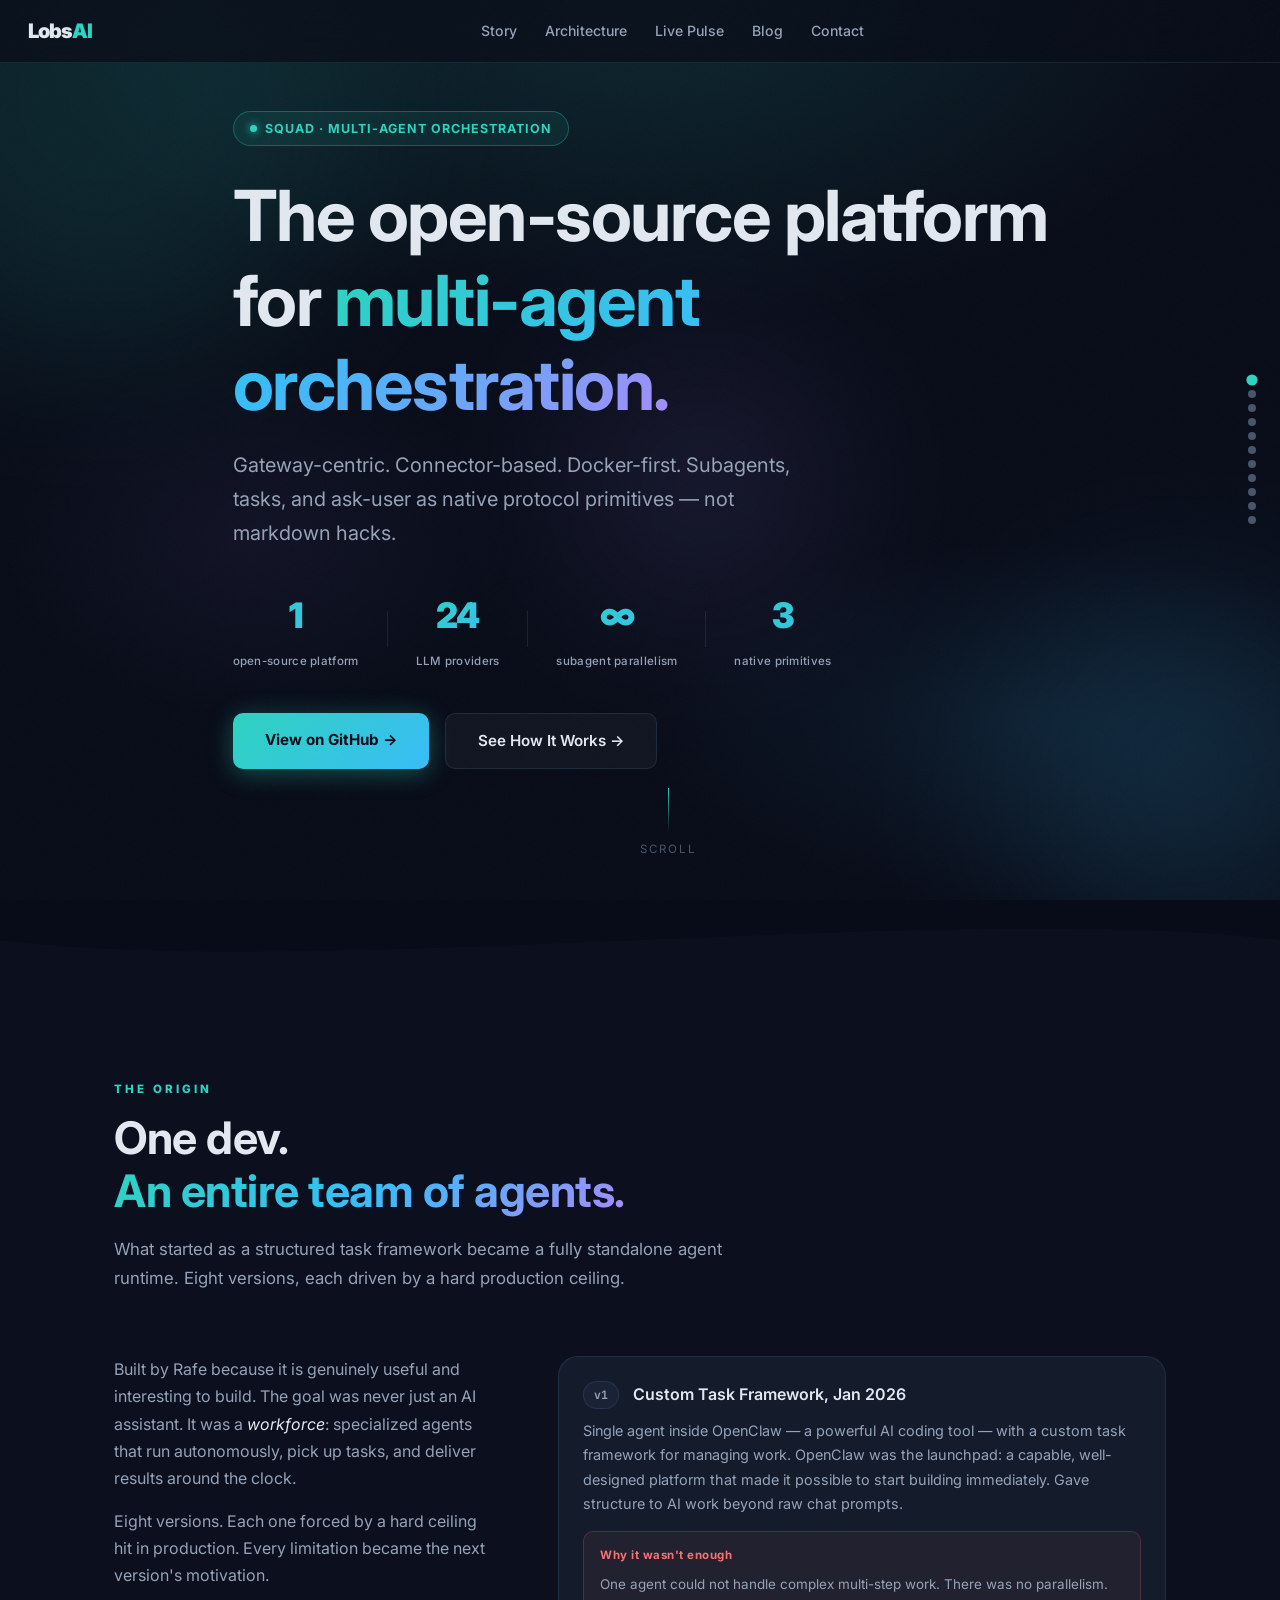
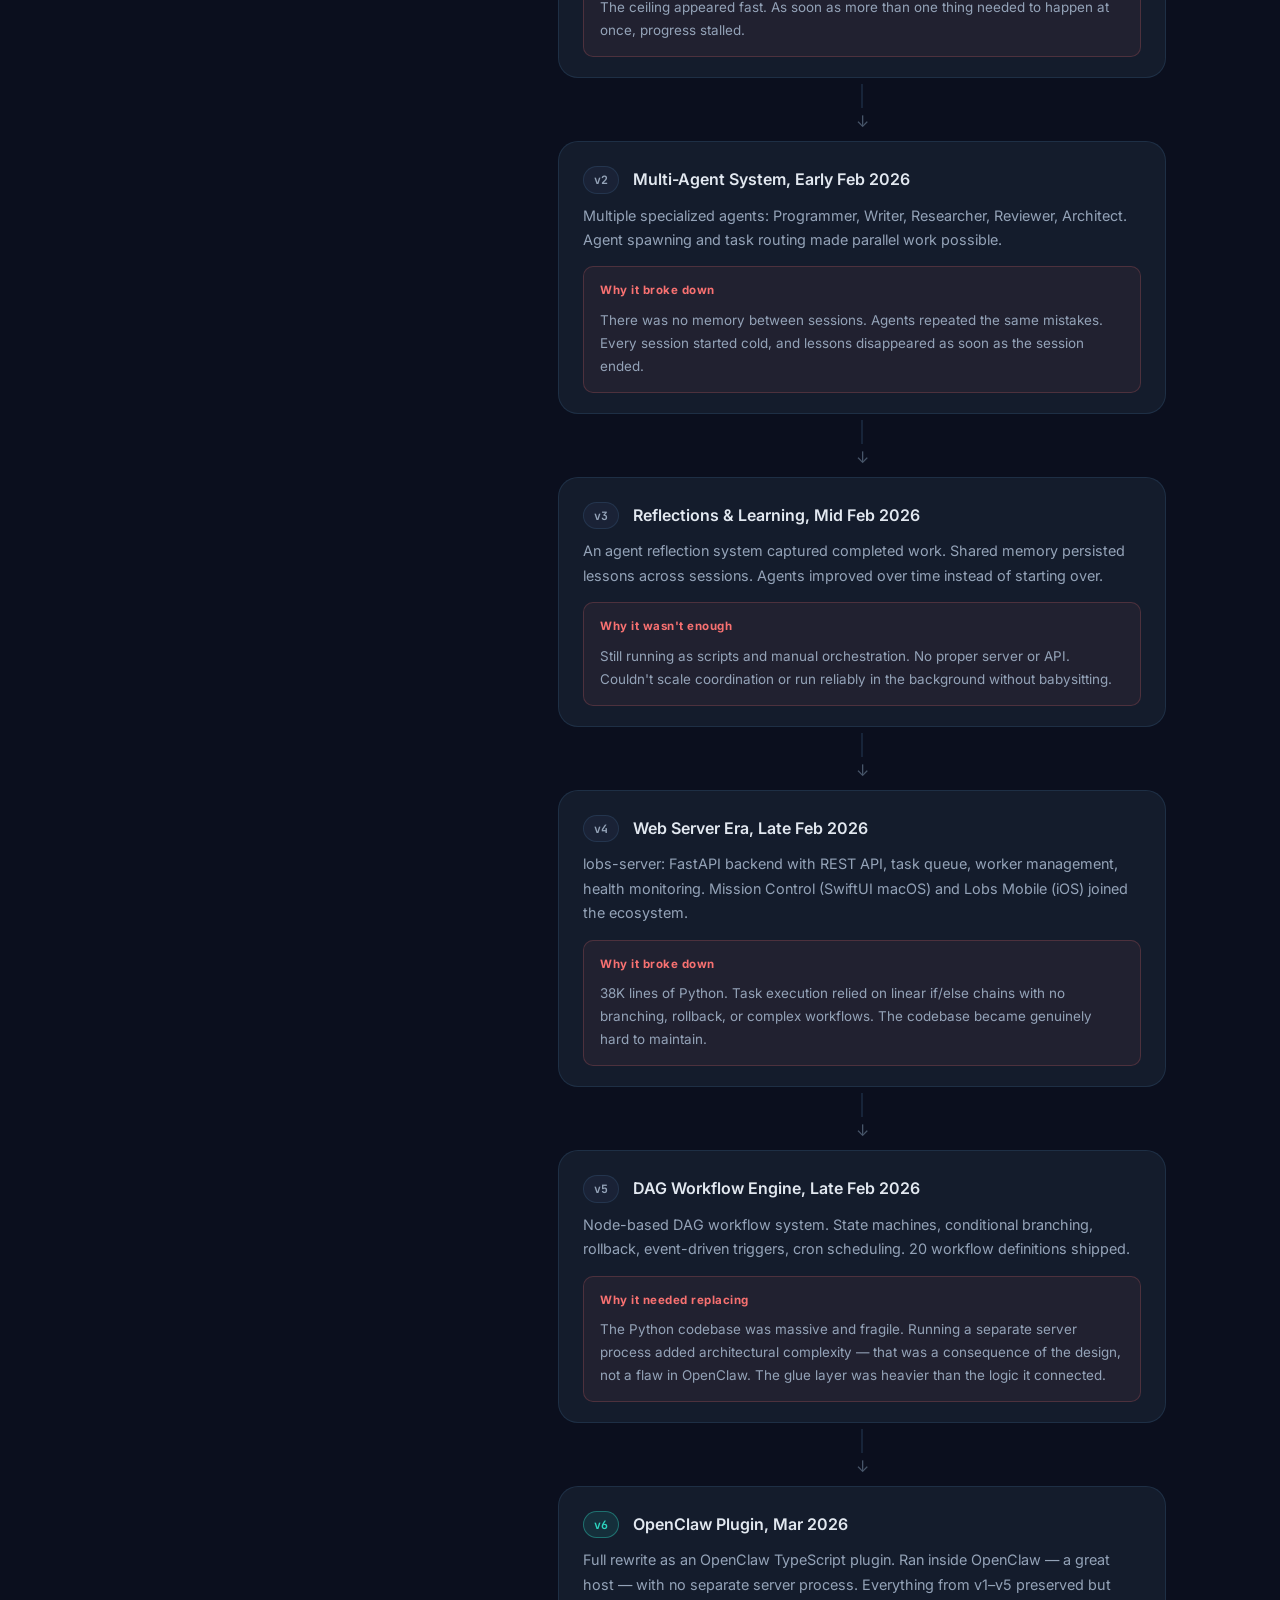
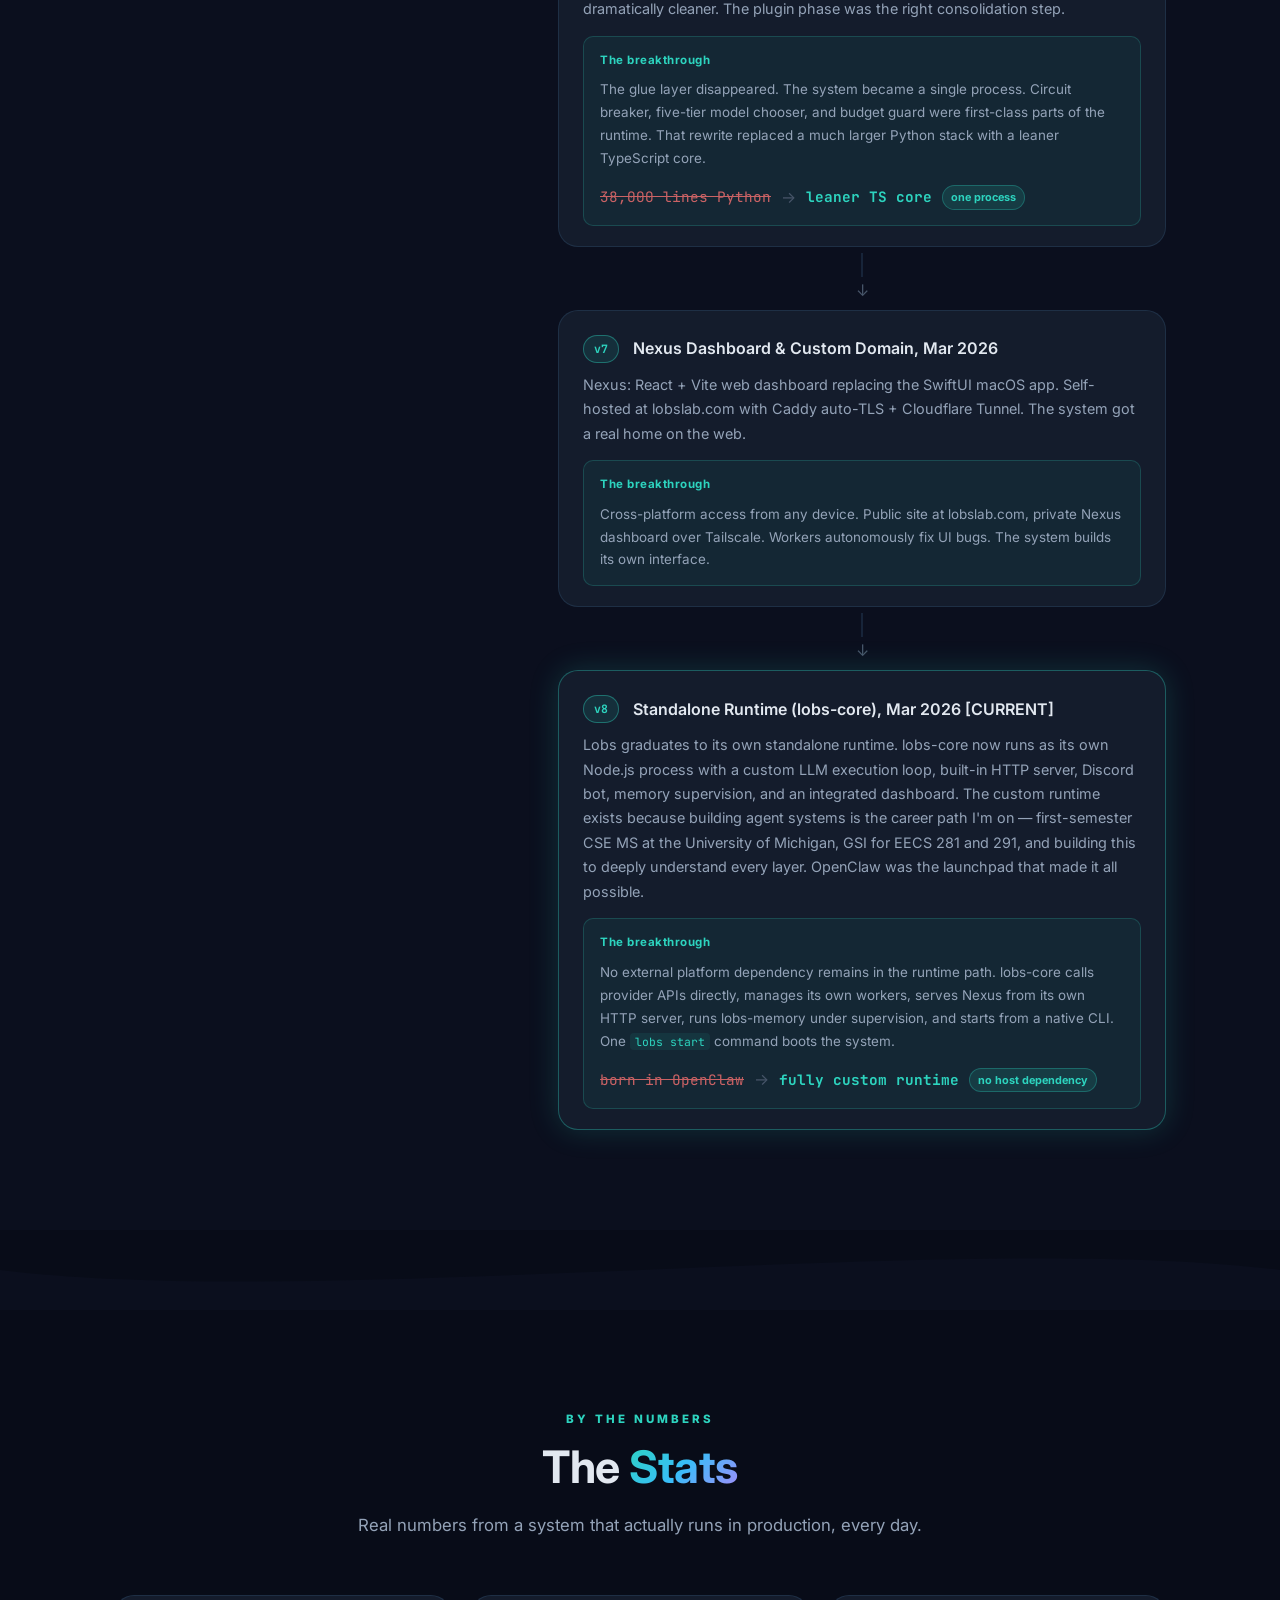
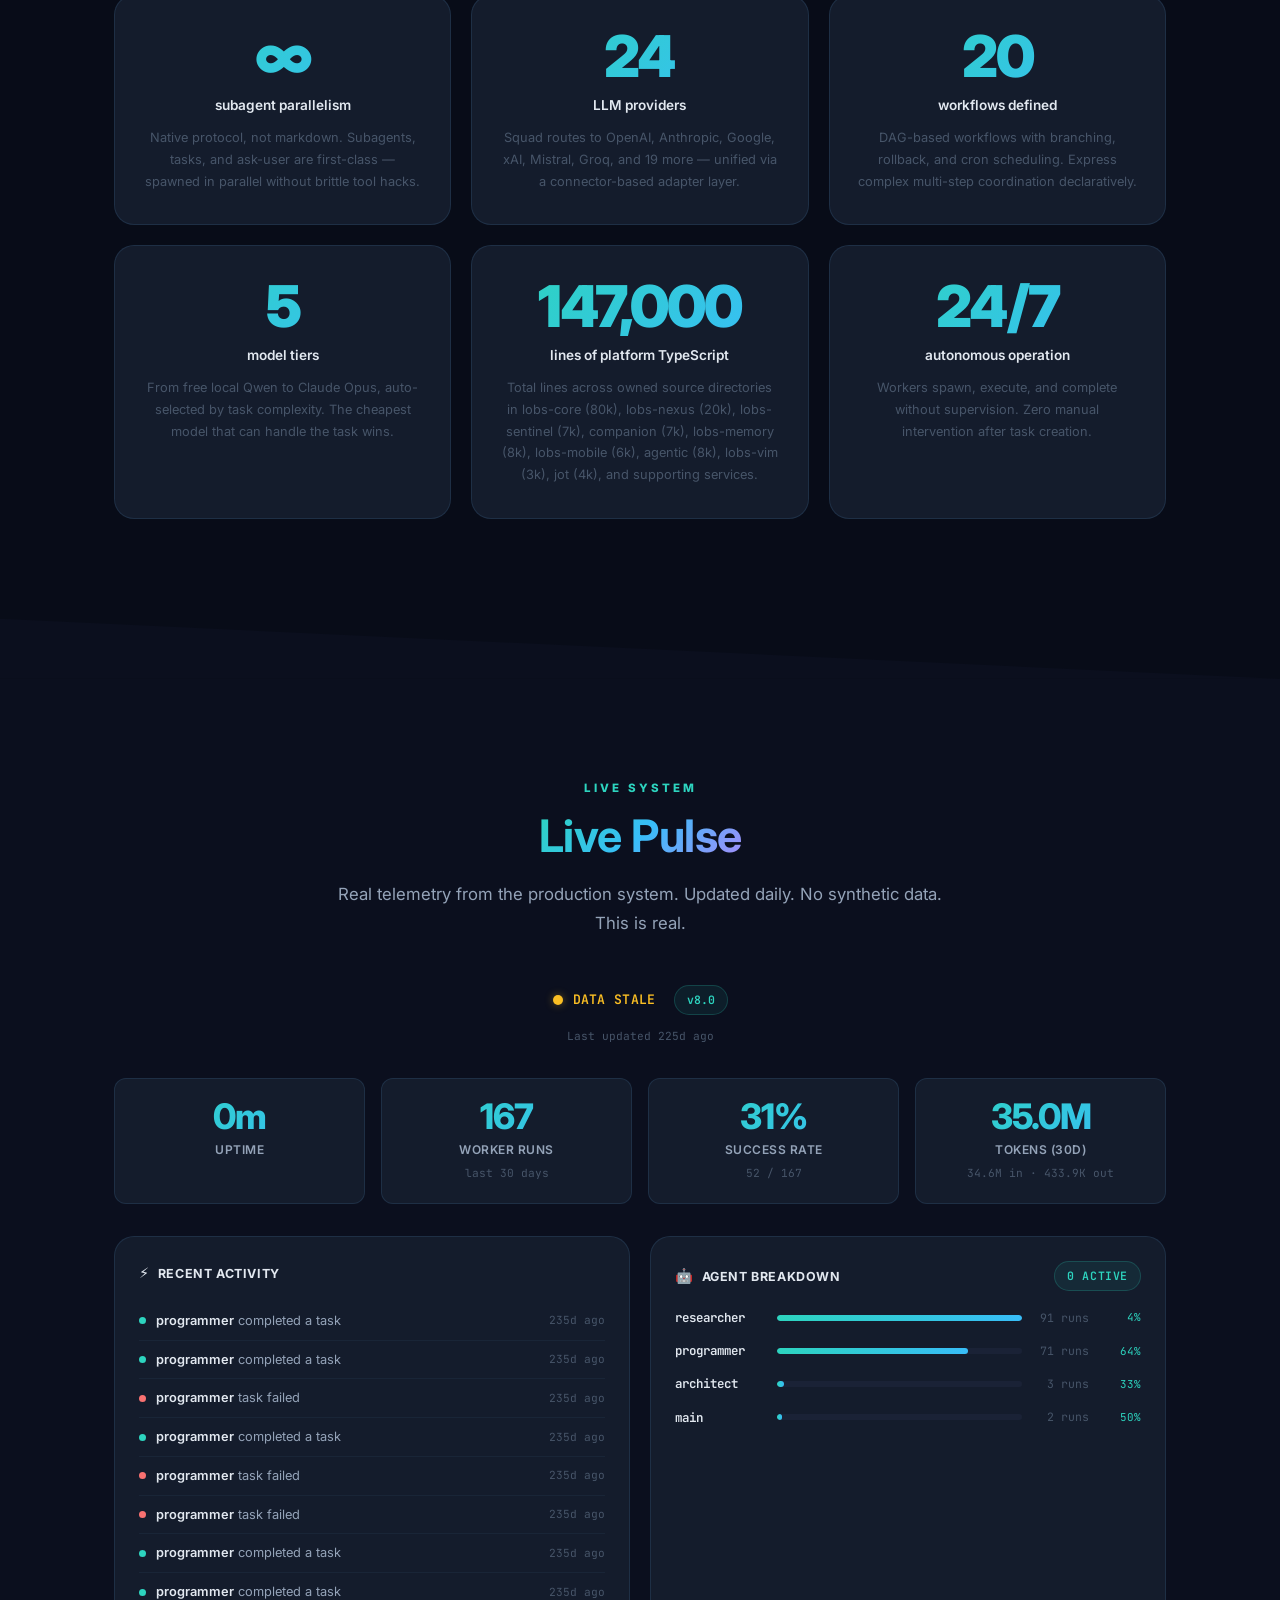
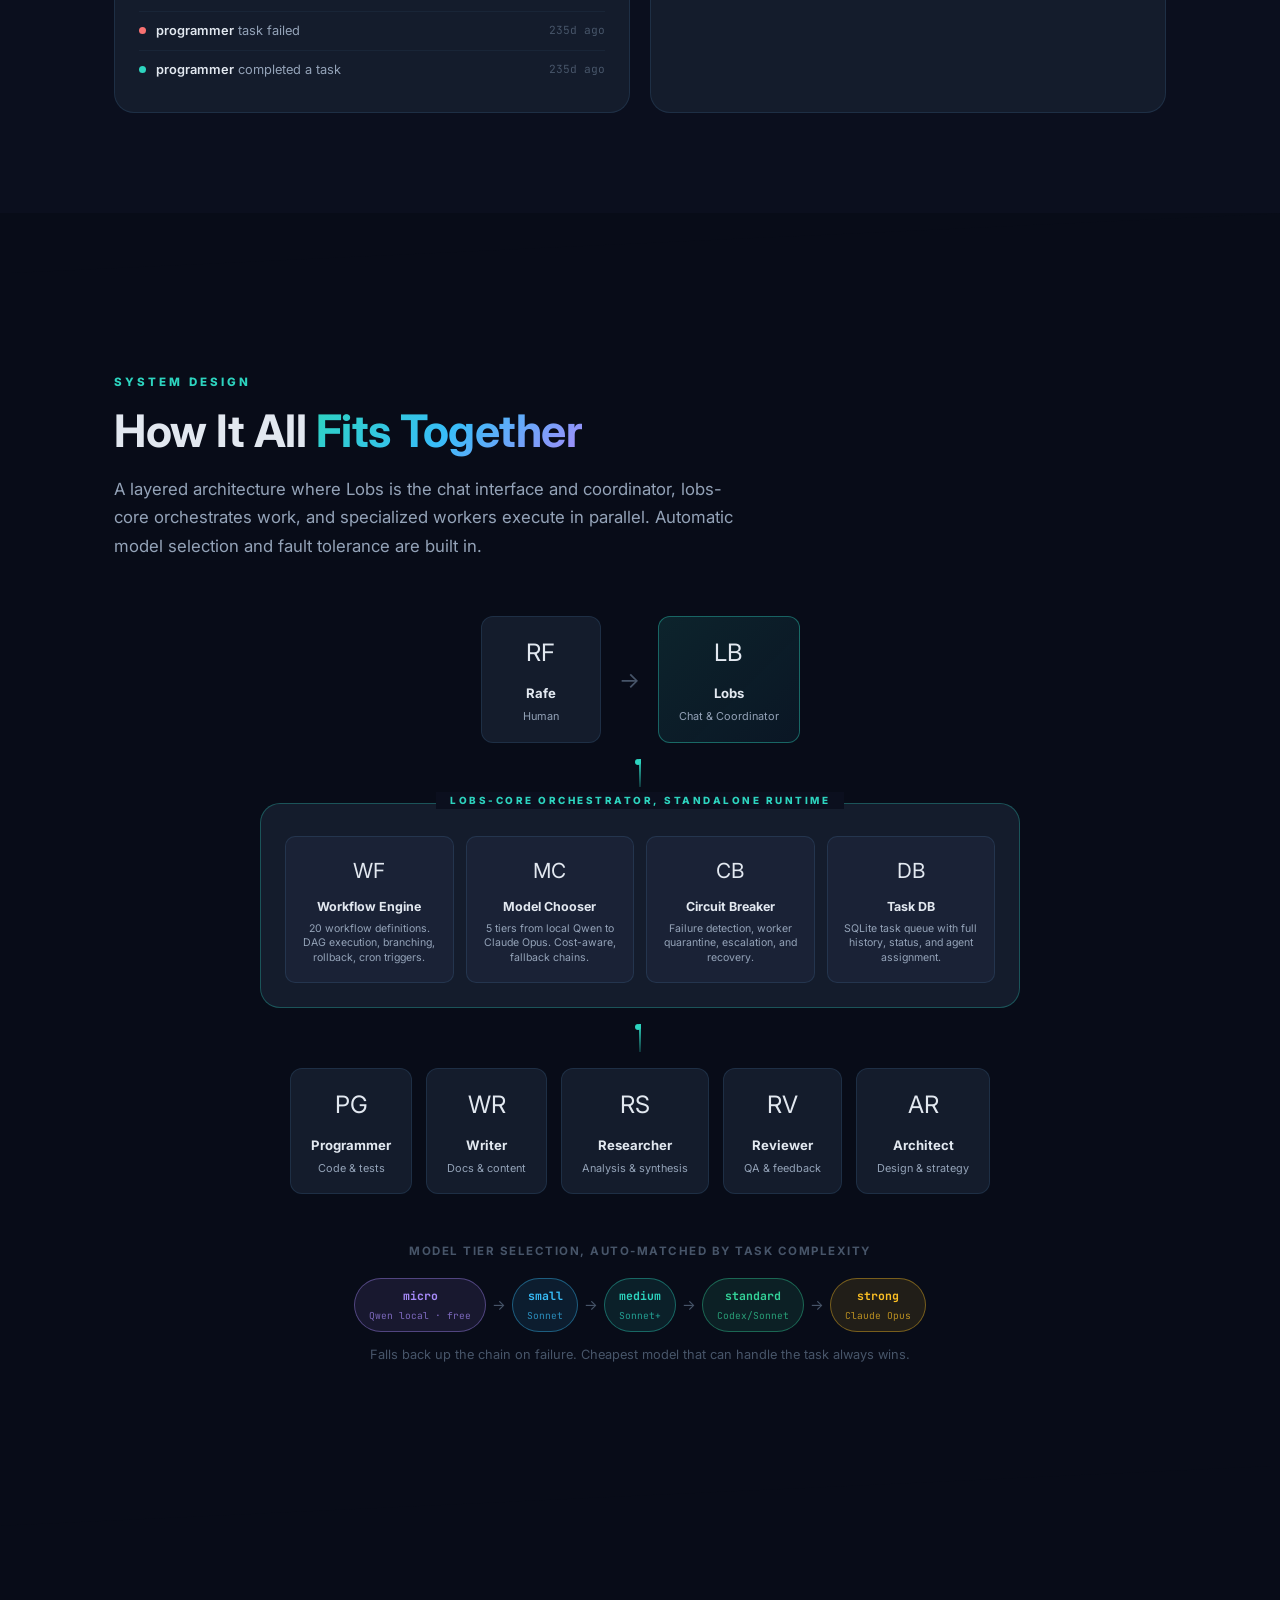
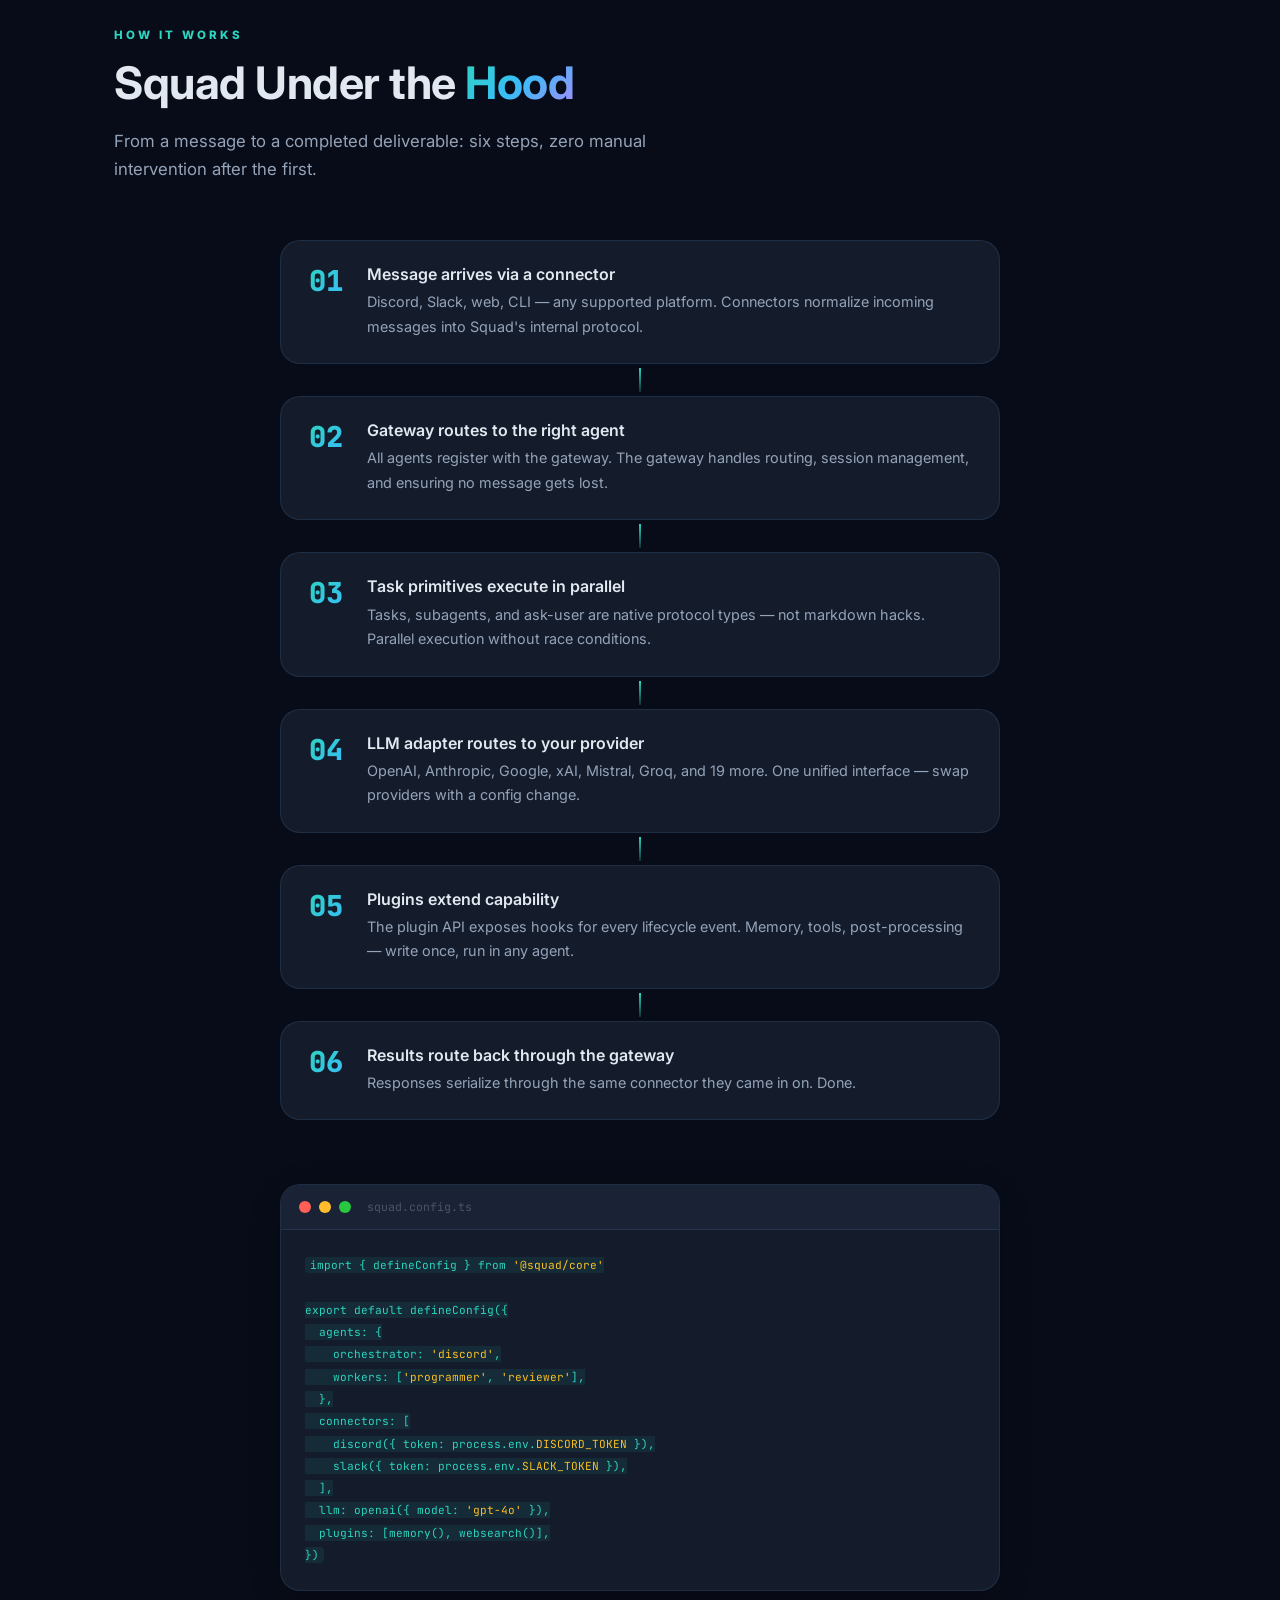
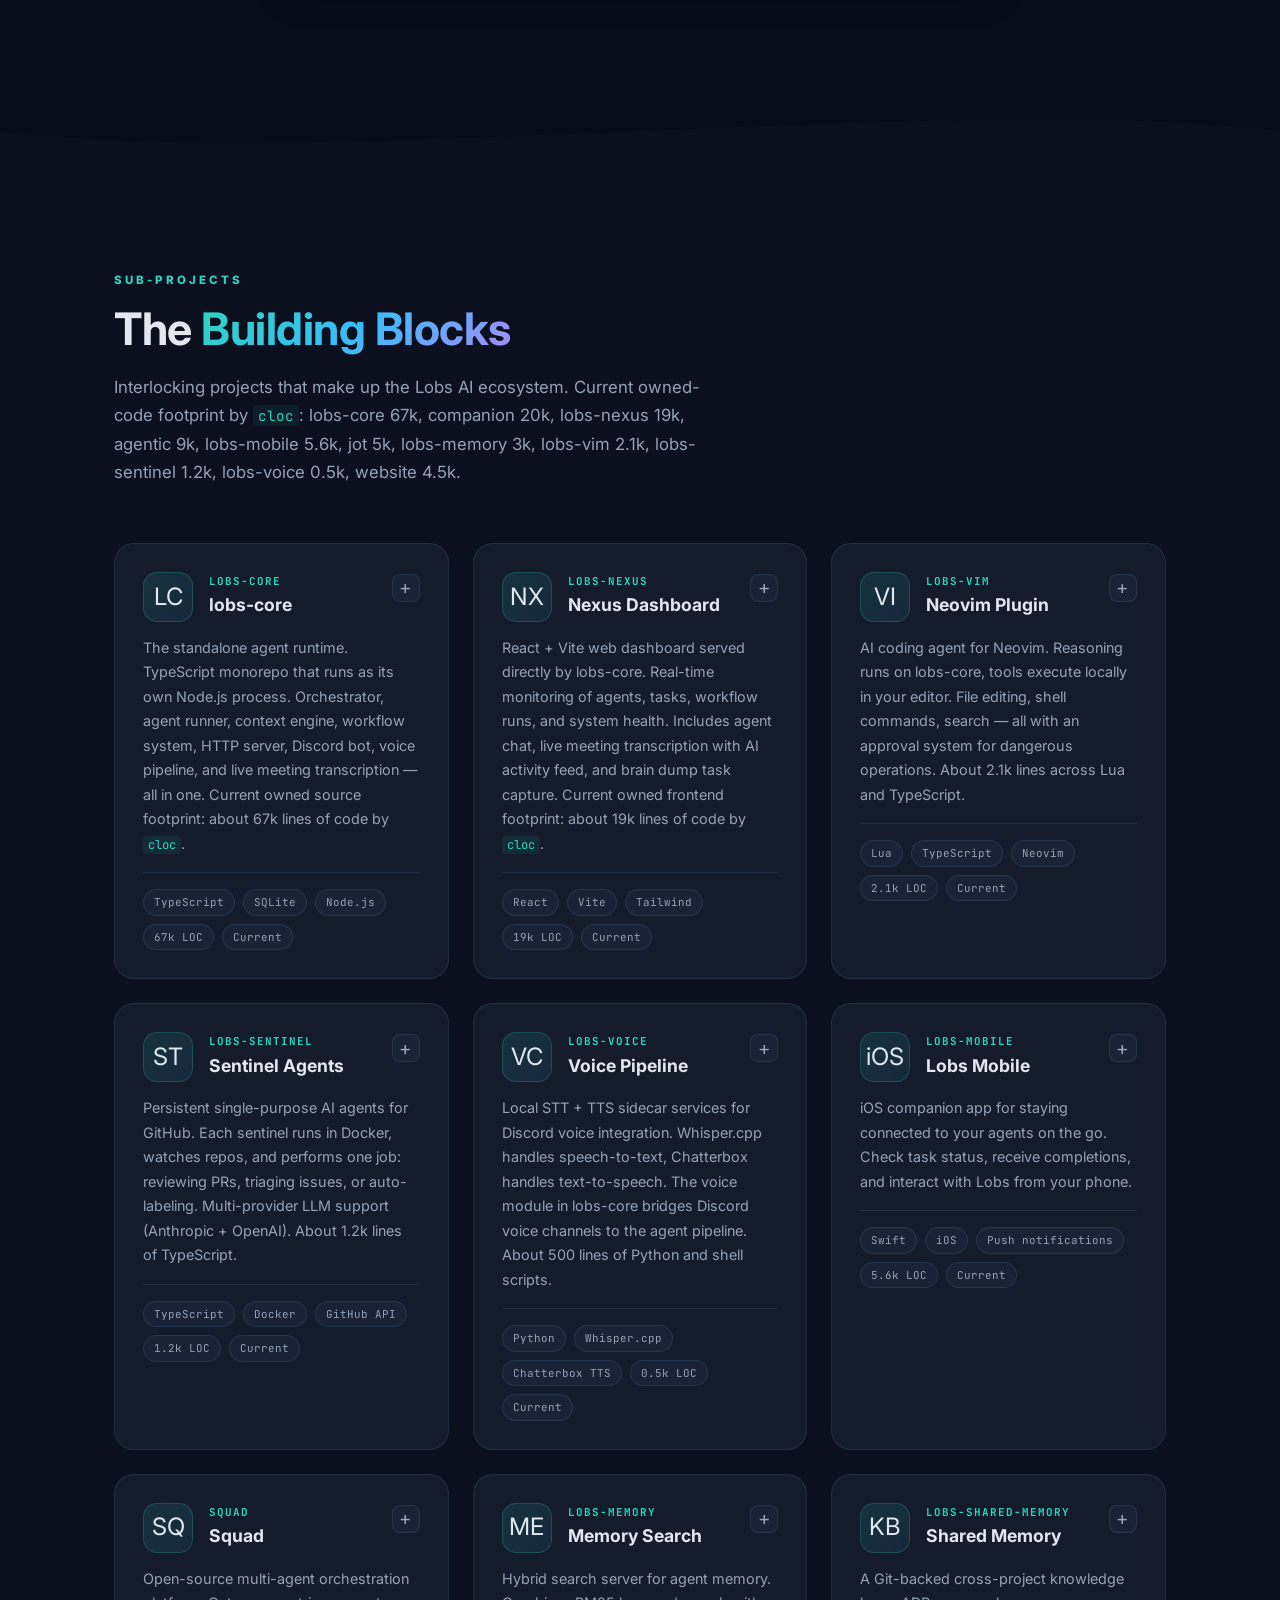
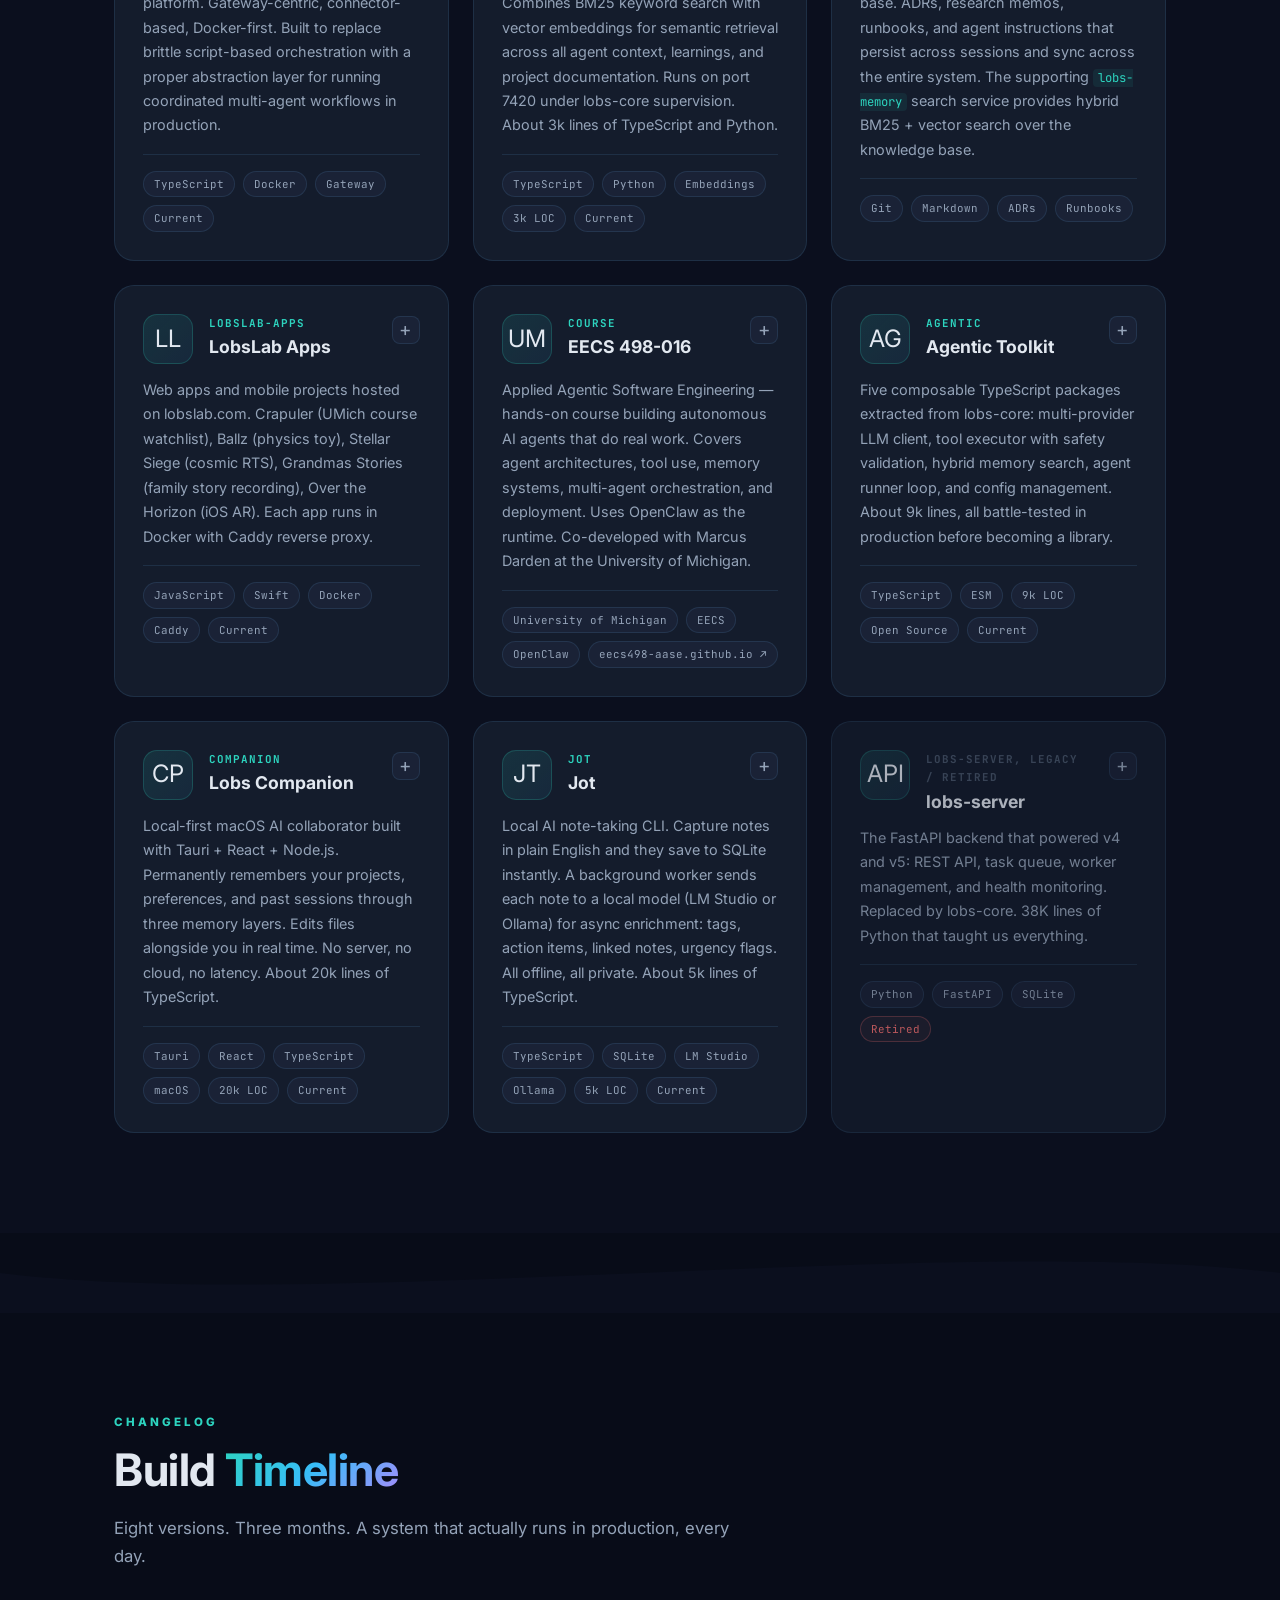
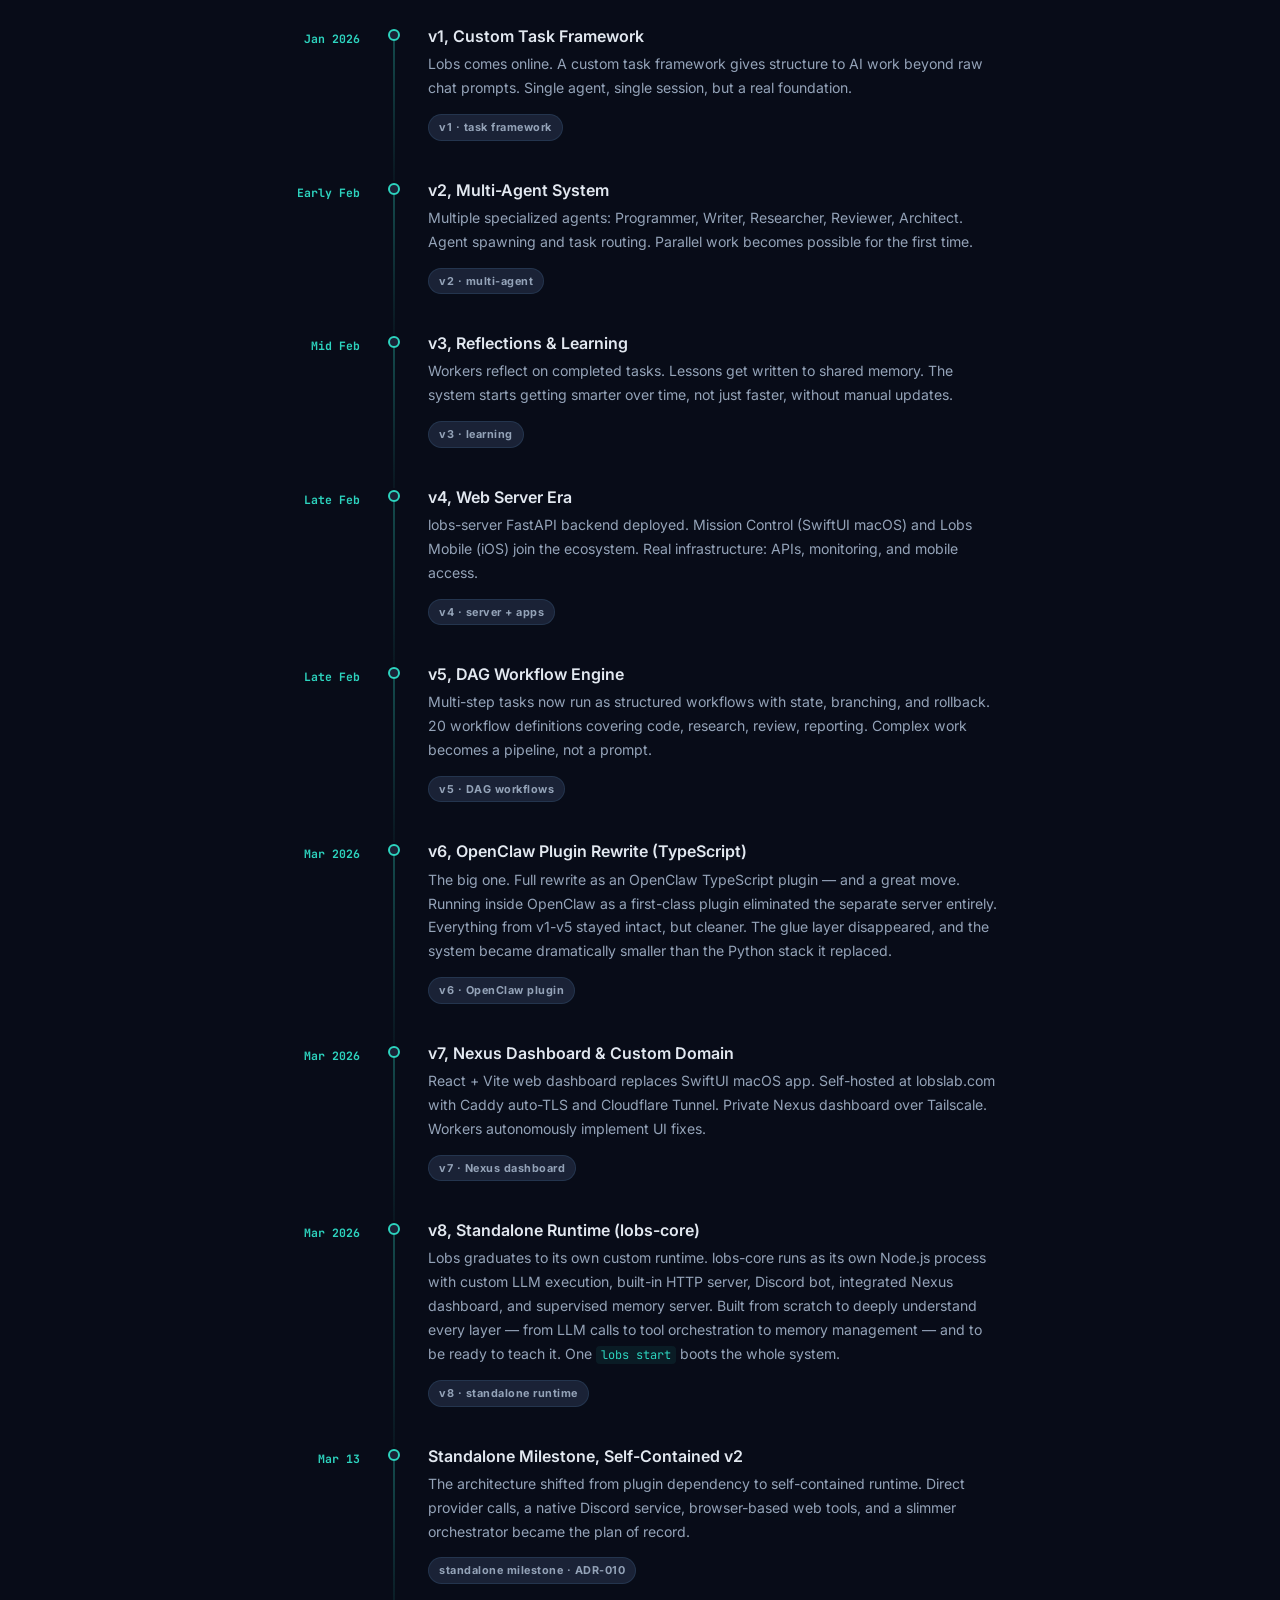
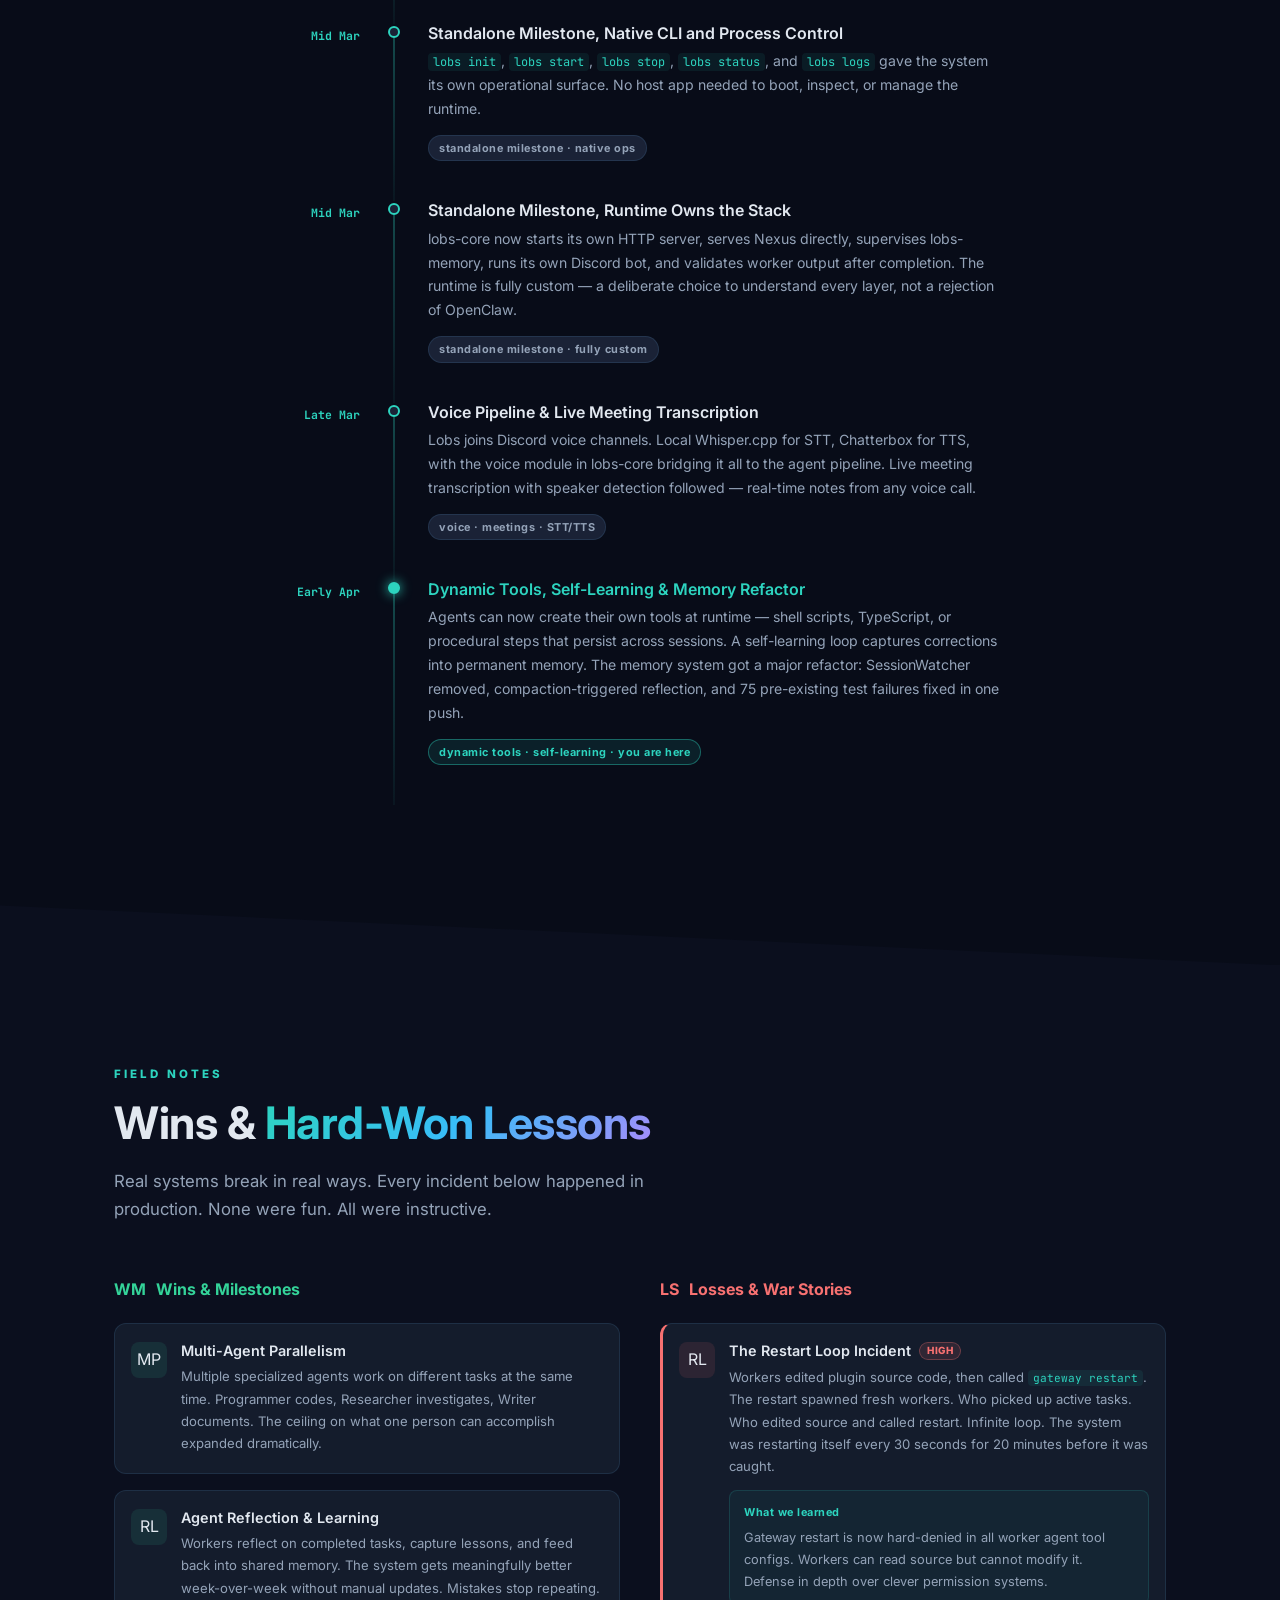
==== commit 1c2871aa: "Squad as the centerpiece: hero, features section, and deep-dive blog post - Hero section rewritten a" ====
--- a/index.html
+++ b/index.html
@@ -28,7 +28,7 @@
     <a class="toc-dot" href="#numbers" data-section="numbers" title="Numbers"><span class="toc-label">Numbers</span></a>
     <a class="toc-dot" href="#pulse" data-section="pulse" title="Live Pulse"><span class="toc-label">Live Pulse</span></a>
     <a class="toc-dot" href="#architecture" data-section="architecture" title="Architecture"><span class="toc-label">Architecture</span></a>
-    <a class="toc-dot" href="#how-it-works" data-section="how-it-works" title="How It Works"><span class="toc-label">How It Works</span></a>
+    <a class="toc-dot" href="#squad-features" data-section="squad-features" title="Squad Features"><span class="toc-label">Squad Features</span></a>
     <a class="toc-dot" href="#projects" data-section="projects" title="Projects"><span class="toc-label">Projects</span></a>
     <a class="toc-dot" href="#timeline" data-section="timeline" title="Timeline"><span class="toc-label">Timeline</span></a>
     <a class="toc-dot" href="#journal" data-section="journal" title="Blog"><span class="toc-label">Blog</span></a>
@@ -88,38 +88,38 @@
 
   <div class="container">
     <div class="hero-content">
-      <div class="hero-badge"><span class="badge-dot"></span>lobs-core · Standalone Agent Runtime</div>
+      <div class="hero-badge"><span class="badge-dot"></span>Squad · Multi-Agent Orchestration</div>
       <h1 class="hero-title">
-        Building the most<br/>
-        <span class="gradient-text">advanced personal<br/>AI agent system.</span>
+        The open-source platform<br/>
+        for <span class="gradient-text">multi-agent<br/>orchestration.</span>
       </h1>
       <p class="hero-tagline">
-        <span id="typing-text"></span><span class="typing-cursor">|</span>
+        Gateway-centric. Connector-based. Docker-first. Subagents, tasks, and ask-user as native protocol primitives — not markdown hacks.
       </p>
       <div class="hero-stats">
         <div class="hero-stat">
-          <span class="hero-stat-num" data-target="8">0</span>
-          <span class="hero-stat-label">versions shipped</span>
+          <span class="hero-stat-num" data-target="1">0</span>
+          <span class="hero-stat-label">open-source platform</span>
         </div>
         <div class="hero-stat-divider"></div>
         <div class="hero-stat">
-          <span class="hero-stat-num" data-target="6">0</span>
-          <span class="hero-stat-label">specialized agents</span>
+          <span class="hero-stat-num" data-target="24">0</span>
+          <span class="hero-stat-label">LLM providers</span>
         </div>
         <div class="hero-stat-divider"></div>
         <div class="hero-stat">
-          <span class="hero-stat-num" data-target="20">0</span>
-          <span class="hero-stat-label">active workflows</span>
+          <span class="hero-stat-num">∞</span>
+          <span class="hero-stat-label">subagent parallelism</span>
         </div>
         <div class="hero-stat-divider"></div>
         <div class="hero-stat">
-          <span class="hero-stat-num">24/7</span>
-          <span class="hero-stat-label">autonomous operation</span>
+          <span class="hero-stat-num">3</span>
+          <span class="hero-stat-label">native primitives</span>
         </div>
       </div>
       <div class="hero-cta">
-        <a href="#story" class="btn-primary">Read the Story</a>
-        <a href="#architecture" class="btn-secondary">See the Architecture →</a>
+        <a href="https://github.com/lobs-ai/squad" class="btn-primary">View on GitHub →</a>
+        <a href="#squad-features" class="btn-secondary">See How It Works →</a>
       </div>
     </div>
   </div>
@@ -286,19 +286,19 @@
     <p class="section-desc reveal reveal-delay-2" style="text-align:center;margin:0 auto 56px;">Real numbers from a system that actually runs in production, every day.</p>
     <div class="stats-grid">
       <div class="stat-card reveal">
-        <div class="stat-num counter" data-target="8">0</div>
-        <div class="stat-unit">versions shipped</div>
-        <div class="stat-detail">v1 task framework → v8 standalone runtime. Eight hard ceilings hit and broken through in under three months.</div>
+        <div class="stat-num">∞</div>
+        <div class="stat-unit">subagent parallelism</div>
+        <div class="stat-detail">Native protocol, not markdown. Subagents, tasks, and ask-user are first-class — spawned in parallel without brittle tool hacks.</div>
       </div>
       <div class="stat-card reveal reveal-delay-1">
-        <div class="stat-num counter" data-target="6">0</div>
-        <div class="stat-unit">agent types</div>
-        <div class="stat-detail">Lobs, Programmer, Writer, Researcher, Reviewer, and Architect. Each has its own model tier and tool configuration.</div>
+        <div class="stat-num">24</div>
+        <div class="stat-unit">LLM providers</div>
+        <div class="stat-detail">Squad routes to OpenAI, Anthropic, Google, xAI, Mistral, Groq, and 19 more — unified via a connector-based adapter layer.</div>
       </div>
       <div class="stat-card reveal reveal-delay-2">
         <div class="stat-num counter" data-target="20">0</div>
-        <div class="stat-unit">active workflow definitions</div>
-        <div class="stat-detail">Multi-step DAGs covering code, research, review, and reporting flows. State machines with branching and rollback.</div>
+        <div class="stat-unit">workflows defined</div>
+        <div class="stat-detail">DAG-based workflows with branching, rollback, and cron scheduling. Express complex multi-step coordination declaratively.</div>
       </div>
       <div class="stat-card reveal reveal-delay-3">
         <div class="stat-num counter" data-target="5">0</div>
@@ -442,58 +442,58 @@
 
 <div class="diagonal-divider diagonal-alt" aria-hidden="true"></div>
 
-<!-- HOW IT WORKS -->
-<section id="how-it-works">
+<!-- SQUAD FEATURES -->
+<section id="squad-features">
   <div class="container">
-    <p class="section-label reveal">End-to-End Flow</p>
-    <h2 class="section-title reveal reveal-delay-1">How It <span class="gradient-text">Actually Works</span></h2>
+    <p class="section-label reveal">How It Works</p>
+    <h2 class="section-title reveal reveal-delay-1">Squad Under the <span class="gradient-text">Hood</span></h2>
     <p class="section-desc reveal reveal-delay-2">From a message to a completed deliverable: six steps, zero manual intervention after the first.</p>
     <div class="flow-steps">
       <div class="flow-step reveal">
         <div class="flow-step-num">01</div>
         <div class="flow-step-content">
-          <h4>Rafe sends a message or creates a task</h4>
-          <p>Via Discord DM, the iOS app, or directly in the task database. Natural language and structured input both work.</p>
+          <h4>Message arrives via a connector</h4>
+          <p>Discord, Slack, web, CLI — any supported platform. Connectors normalize incoming messages into Squad's internal protocol.</p>
         </div>
       </div>
       <div class="flow-connector" aria-hidden="true"><div class="fc-line"></div></div>
       <div class="flow-step reveal reveal-delay-1">
         <div class="flow-step-num">02</div>
         <div class="flow-step-content">
-          <h4>Lobs triages and routes</h4>
-          <p>Reads the request, determines urgency and agent type, breaks it into subtasks if needed, and writes it to the task queue with the right model tier.</p>
+          <h4>Gateway routes to the right agent</h4>
+          <p>All agents register with the gateway. The gateway handles routing, session management, and ensuring no message gets lost.</p>
         </div>
       </div>
       <div class="flow-connector" aria-hidden="true"><div class="fc-line"></div></div>
       <div class="flow-step reveal reveal-delay-2">
         <div class="flow-step-num">03</div>
         <div class="flow-step-content">
-          <h4>lobs-core orchestrator matches to a workflow</h4>
-          <p>The control loop picks up active tasks, matches them to workflow definitions if applicable, and sequences the work across multiple agent types.</p>
+          <h4>Task primitives execute in parallel</h4>
+          <p>Tasks, subagents, and ask-user are native protocol types — not markdown hacks. Parallel execution without race conditions.</p>
         </div>
       </div>
       <div class="flow-connector" aria-hidden="true"><div class="fc-line"></div></div>
       <div class="flow-step reveal reveal-delay-1">
         <div class="flow-step-num">04</div>
         <div class="flow-step-content">
-          <h4>Model chooser selects the right tier</h4>
-          <p>Based on task complexity, agent type, and cost budget. If a model fails, the circuit breaker triggers an automatic fallback up the tier chain.</p>
+          <h4>LLM adapter routes to your provider</h4>
+          <p>OpenAI, Anthropic, Google, xAI, Mistral, Groq, and 19 more. One unified interface — swap providers with a config change.</p>
         </div>
       </div>
       <div class="flow-connector" aria-hidden="true"><div class="fc-line"></div></div>
       <div class="flow-step reveal reveal-delay-2">
         <div class="flow-step-num">05</div>
         <div class="flow-step-content">
-          <h4>Worker agent spawns and executes</h4>
-          <p>A sandboxed agent session fires up with the appropriate agent config, workspace, and tool access. Max 2 concurrent workers. 15-minute timeout enforced.</p>
+          <h4>Plugins extend capability</h4>
+          <p>The plugin API exposes hooks for every lifecycle event. Memory, tools, post-processing — write once, run in any agent.</p>
         </div>
       </div>
       <div class="flow-connector" aria-hidden="true"><div class="fc-line"></div></div>
       <div class="flow-step reveal">
         <div class="flow-step-num">06</div>
         <div class="flow-step-content">
-          <h4>Results captured, task completed, learning stored</h4>
-          <p>Worker output lands in the task DB. Lessons learned feed into shared memory. Rafe gets a quiet notification only when it matters.</p>
+          <h4>Results route back through the gateway</h4>
+          <p>Responses serialize through the same connector they came in on. Done.</p>
         </div>
       </div>
     </div>
@@ -501,21 +501,22 @@
     <div class="code-snippet reveal reveal-delay-2">
       <div class="snippet-header">
         <span class="snippet-dot r"></span><span class="snippet-dot y"></span><span class="snippet-dot g"></span>
-        <span class="snippet-lang">bash, create a task directly</span>
-      </div>
-      <pre class="snippet-body"><code><span class="c"># Insert a task into the lobs-core DB. The orchestrator picks it up within 10s</span>
-sqlite3 ~/.lobs/lobs.db \
-  <span class="s">"INSERT INTO tasks
-     (id, title, status, agent, model_tier, notes, created_at, updated_at)
-   VALUES (
-     lower(hex(randomblob(16))),
-     <span class="ss">'Refactor auth module to use JWT'</span>,
-     <span class="ss">'active'</span>, <span class="ss">'programmer'</span>, <span class="ss">'standard'</span>,
-     <span class="ss">'Follow existing patterns in /src/auth. Add tests.'</span>,
-     datetime(<span class="ss">'now'</span>), datetime(<span class="ss">'now'</span>)
-   );"</span>
-
-<span class="c"># Worker spawns, codes, commits, reports back. Zero babysitting.</span></code></pre>
+        <span class="snippet-lang">squad.config.ts</span>
+      </div>
+      <pre class="snippet-body"><code><span class="k">import</span> { defineConfig } <span class="k">from</span> <span class="ss">'@squad/core'</span>
+
+export <span class="k">default</span> <span class="fn">defineConfig</span>({
+  agents: {
+    orchestrator: <span class="ss">'discord'</span>,
+    workers: [<span class="ss">'programmer'</span>, <span class="ss">'reviewer'</span>],
+  },
+  connectors: [
+    <span class="fn">discord</span>({ token: process.env.<span class="ss">DISCORD_TOKEN</span> }),
+    <span class="fn">slack</span>({ token: process.env.<span class="ss">SLACK_TOKEN</span> }),
+  ],
+  llm: <span class="fn">openai</span>({ model: <span class="ss">'gpt-4o'</span> }),
+  plugins: [<span class="fn">memory</span>(), <span class="fn">websearch</span>()],
+})</code></pre>
     </div>
   </div>
 </section>
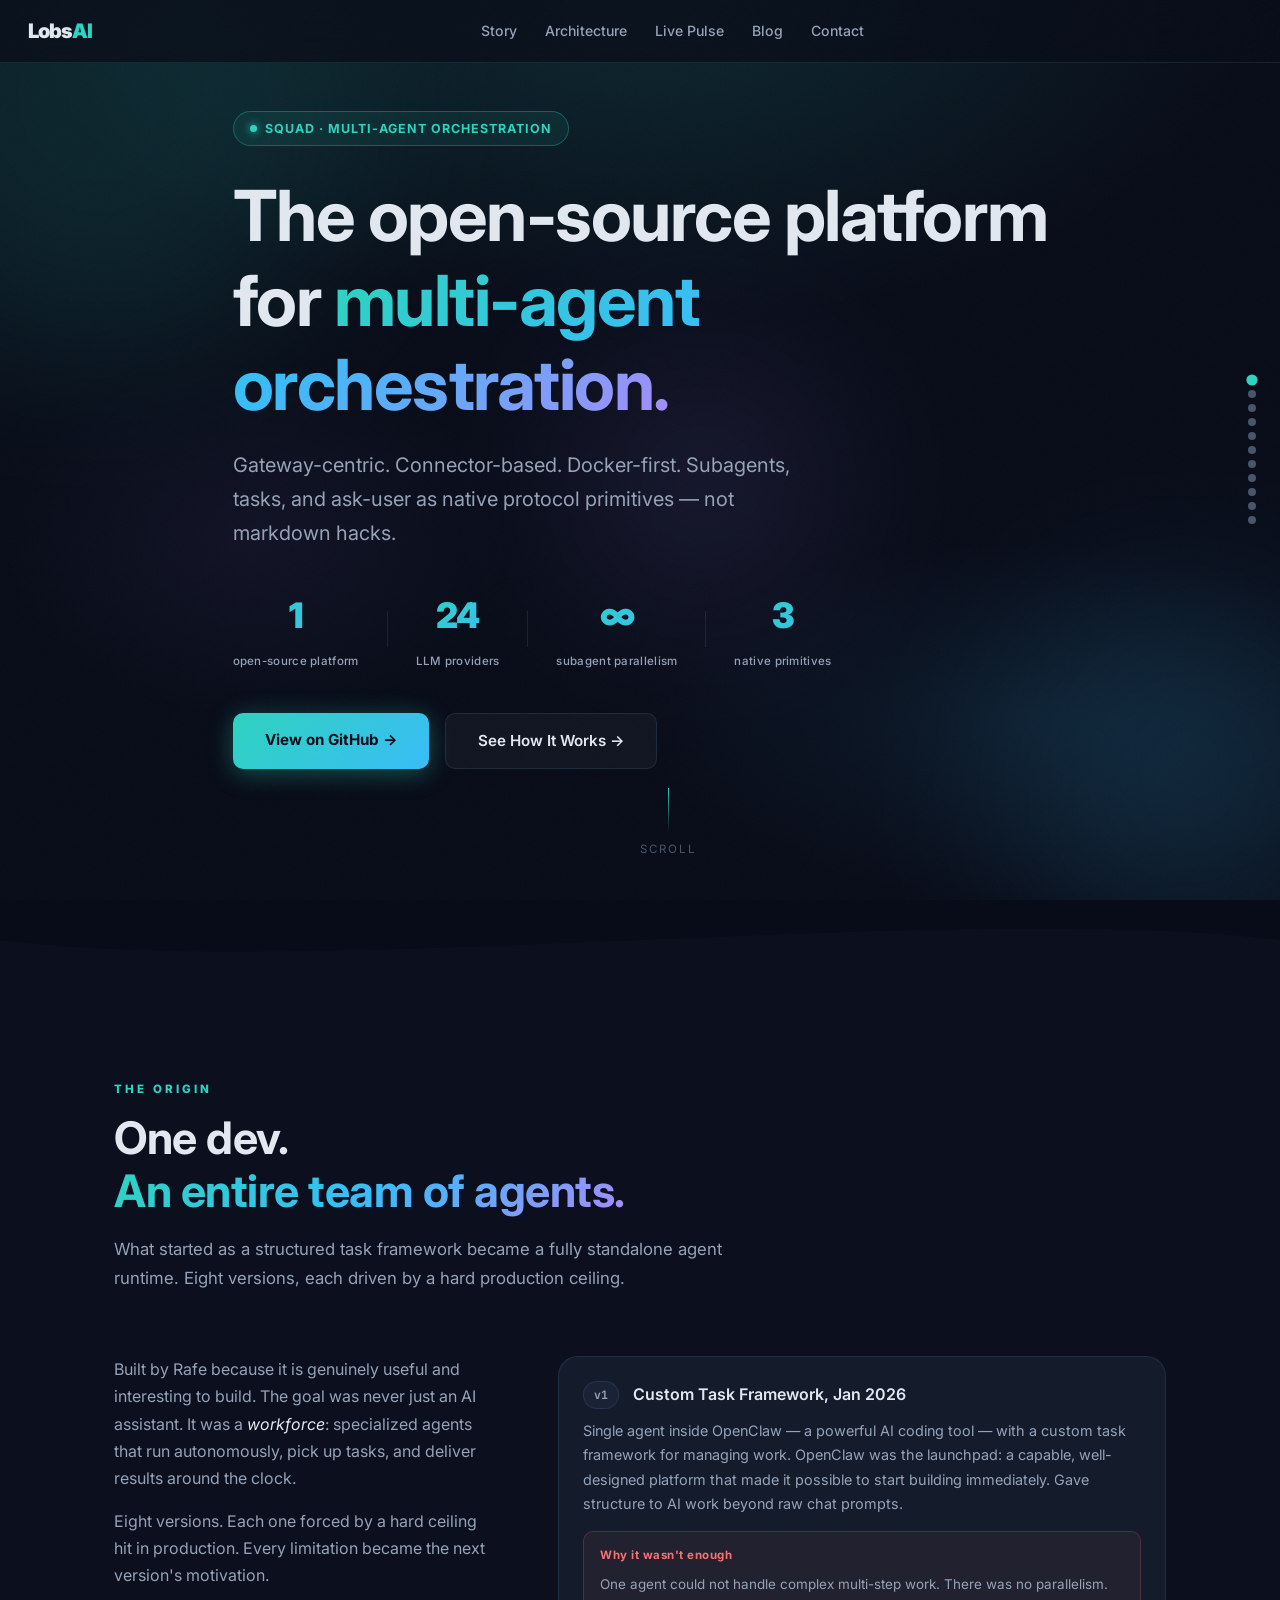
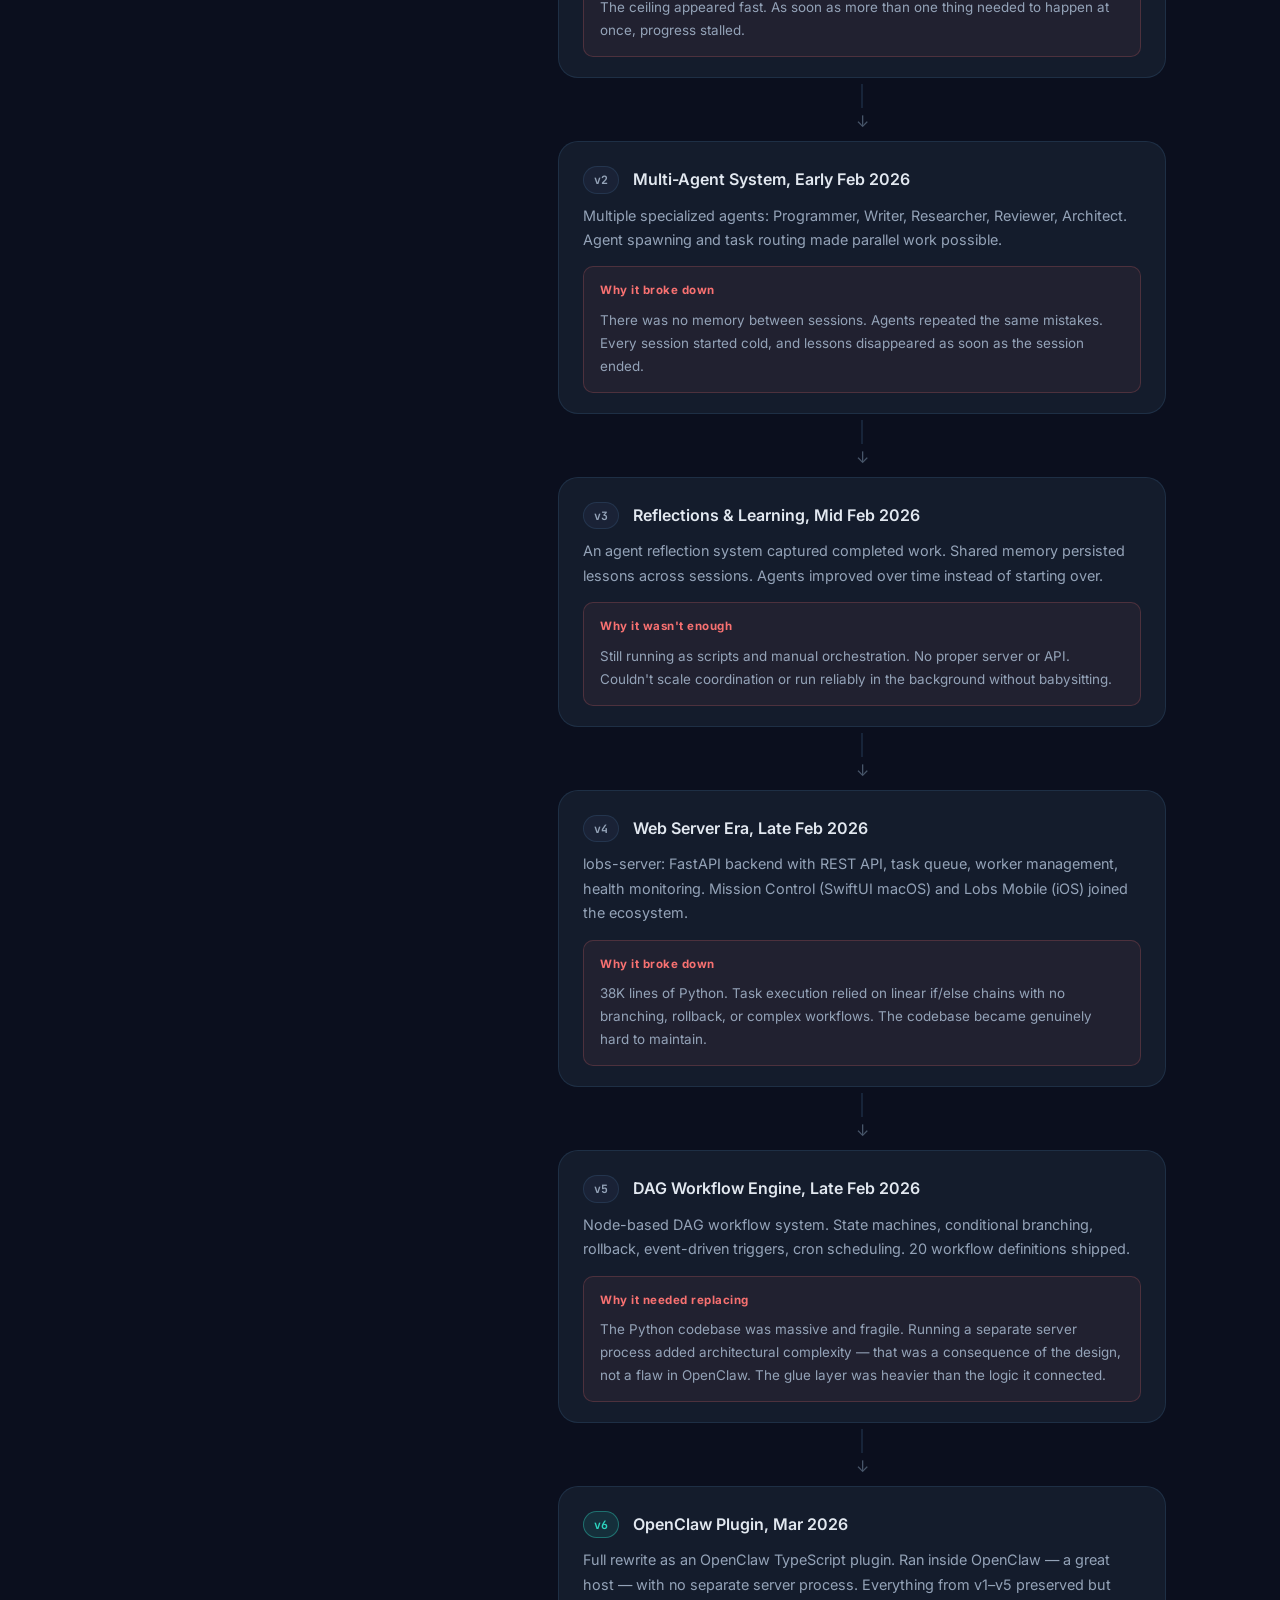
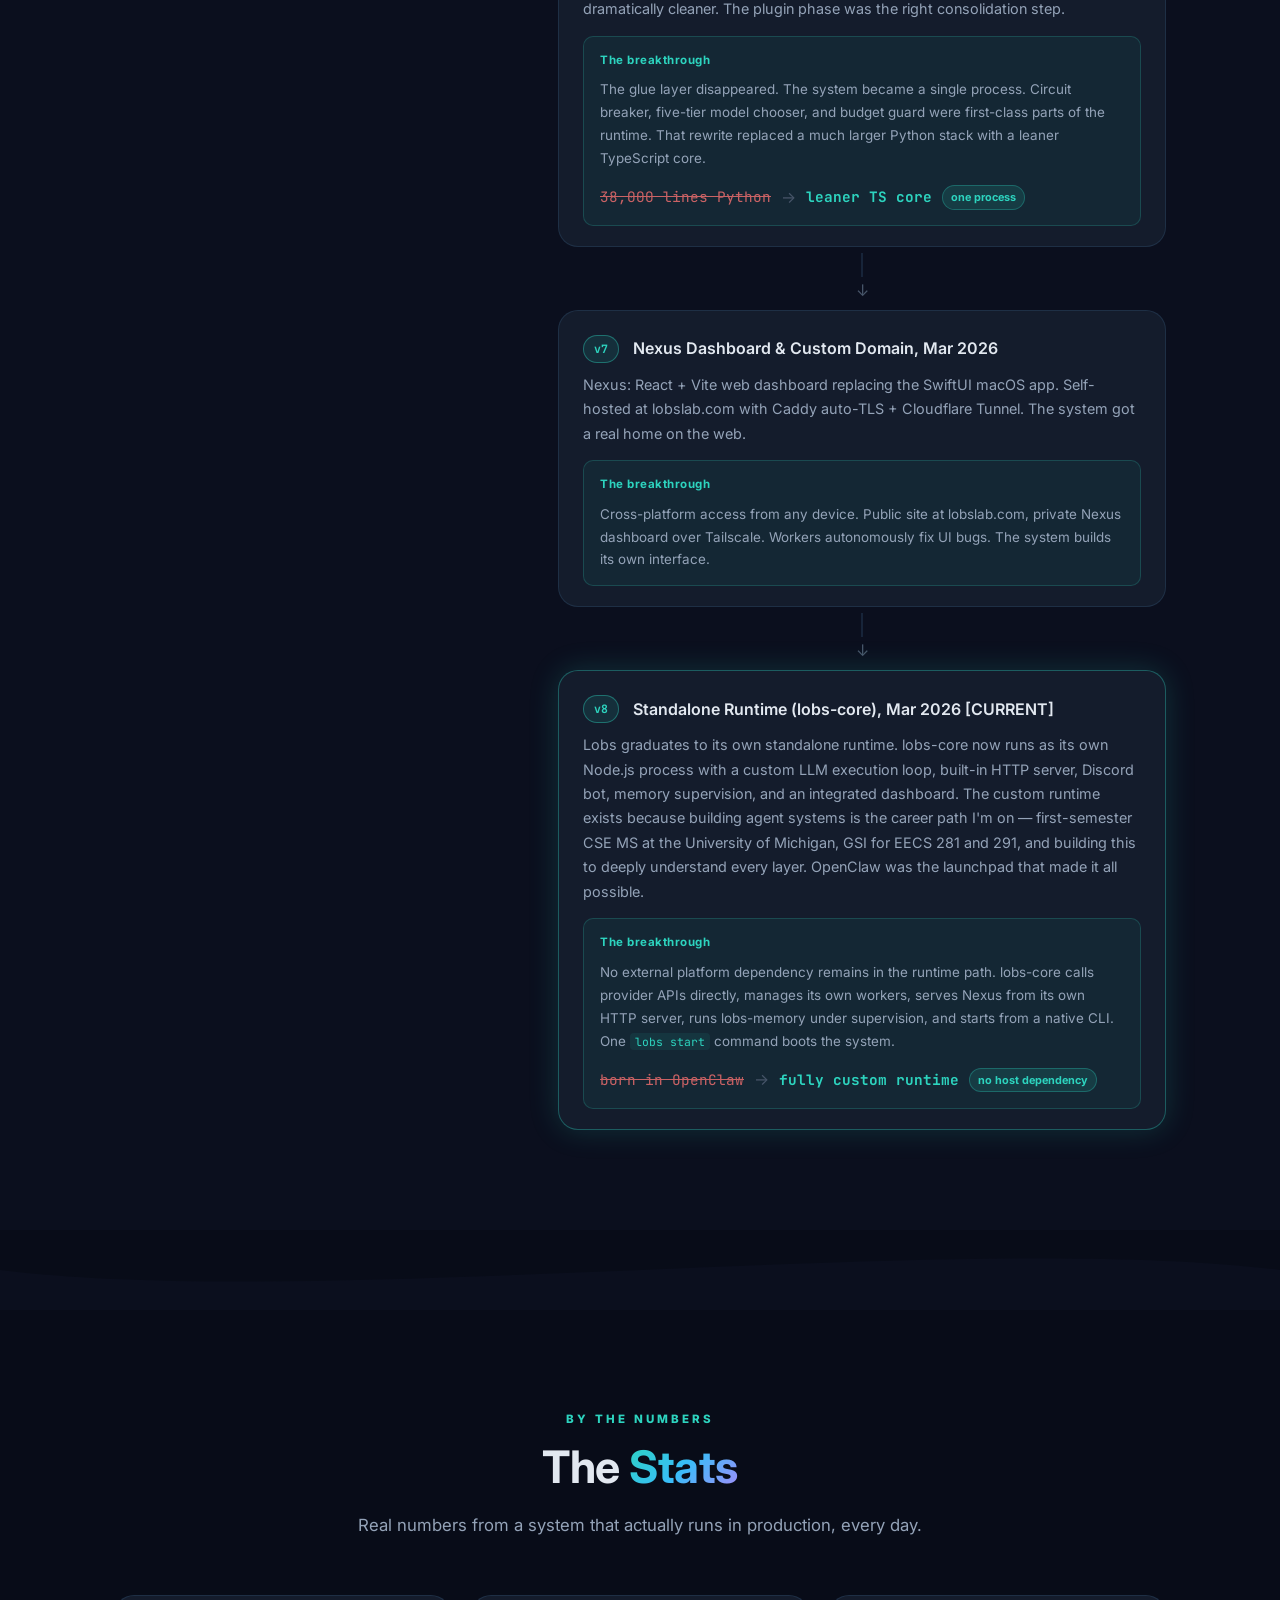
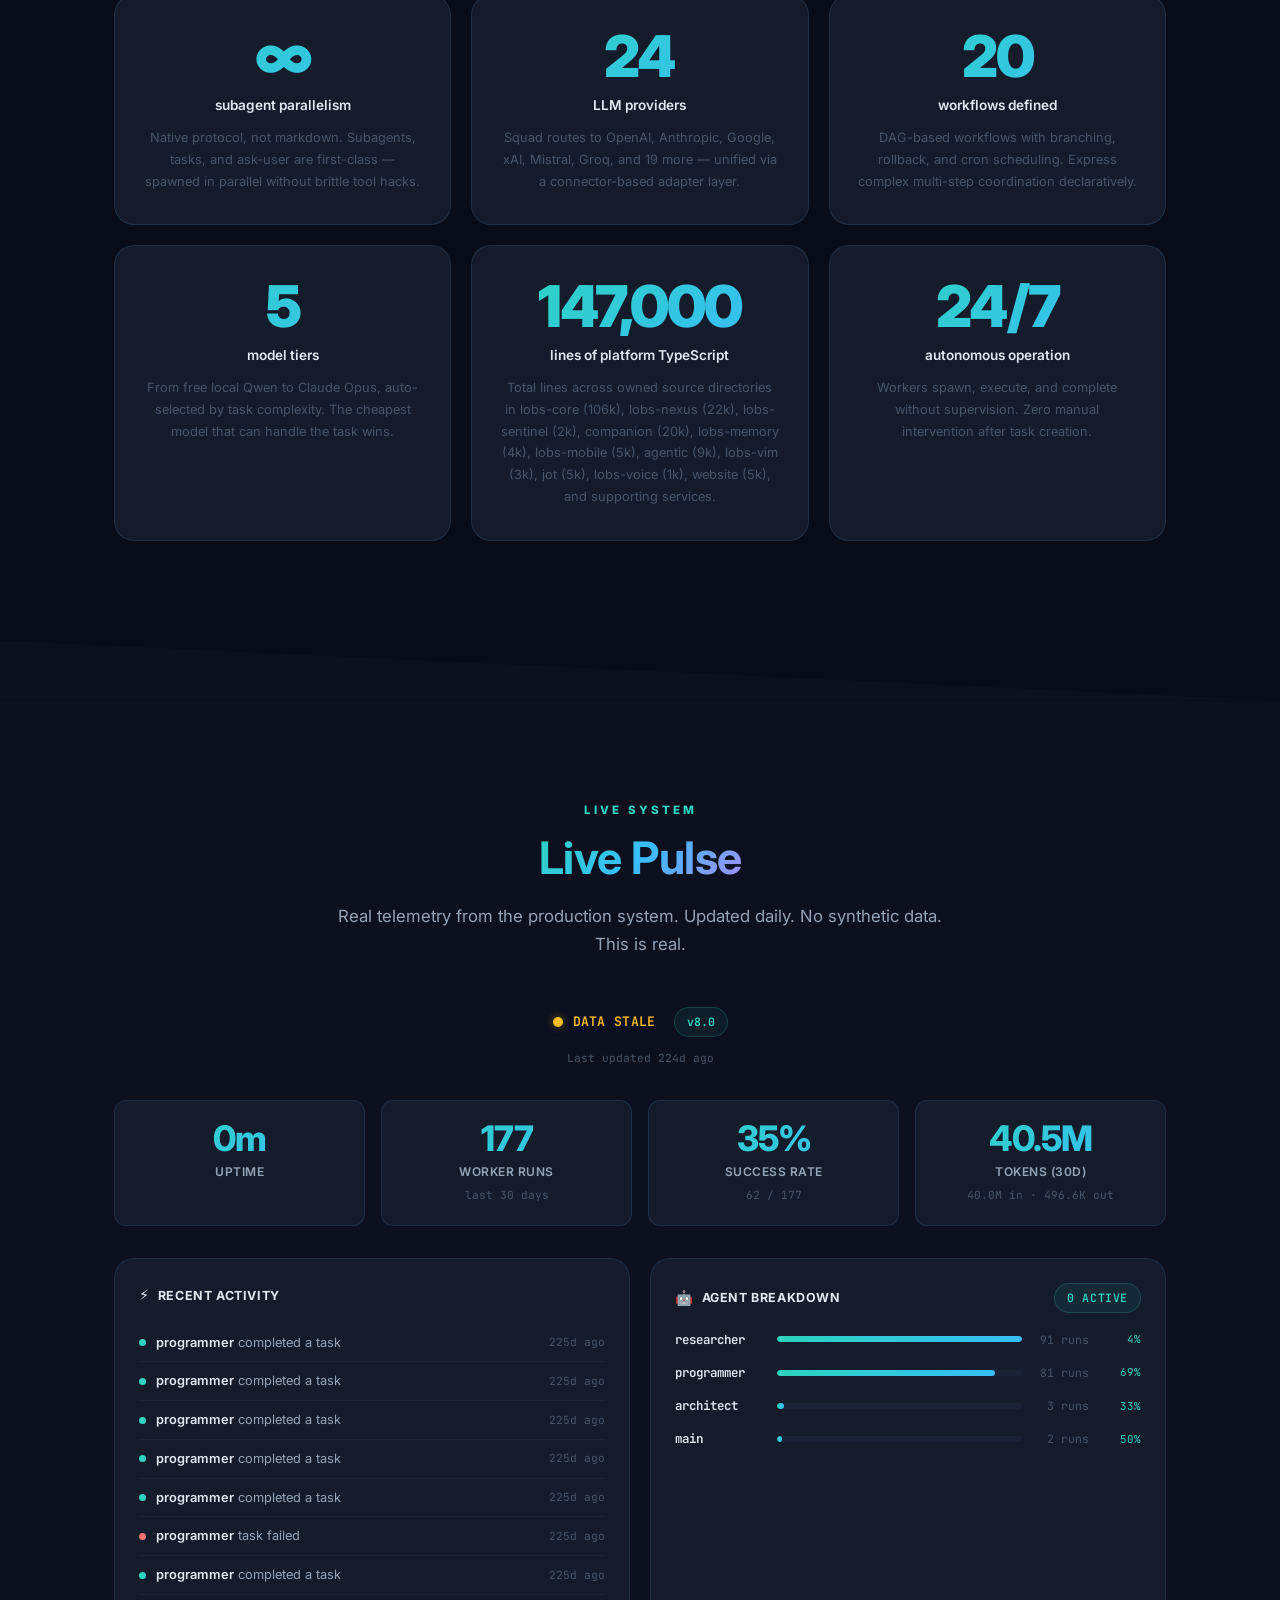
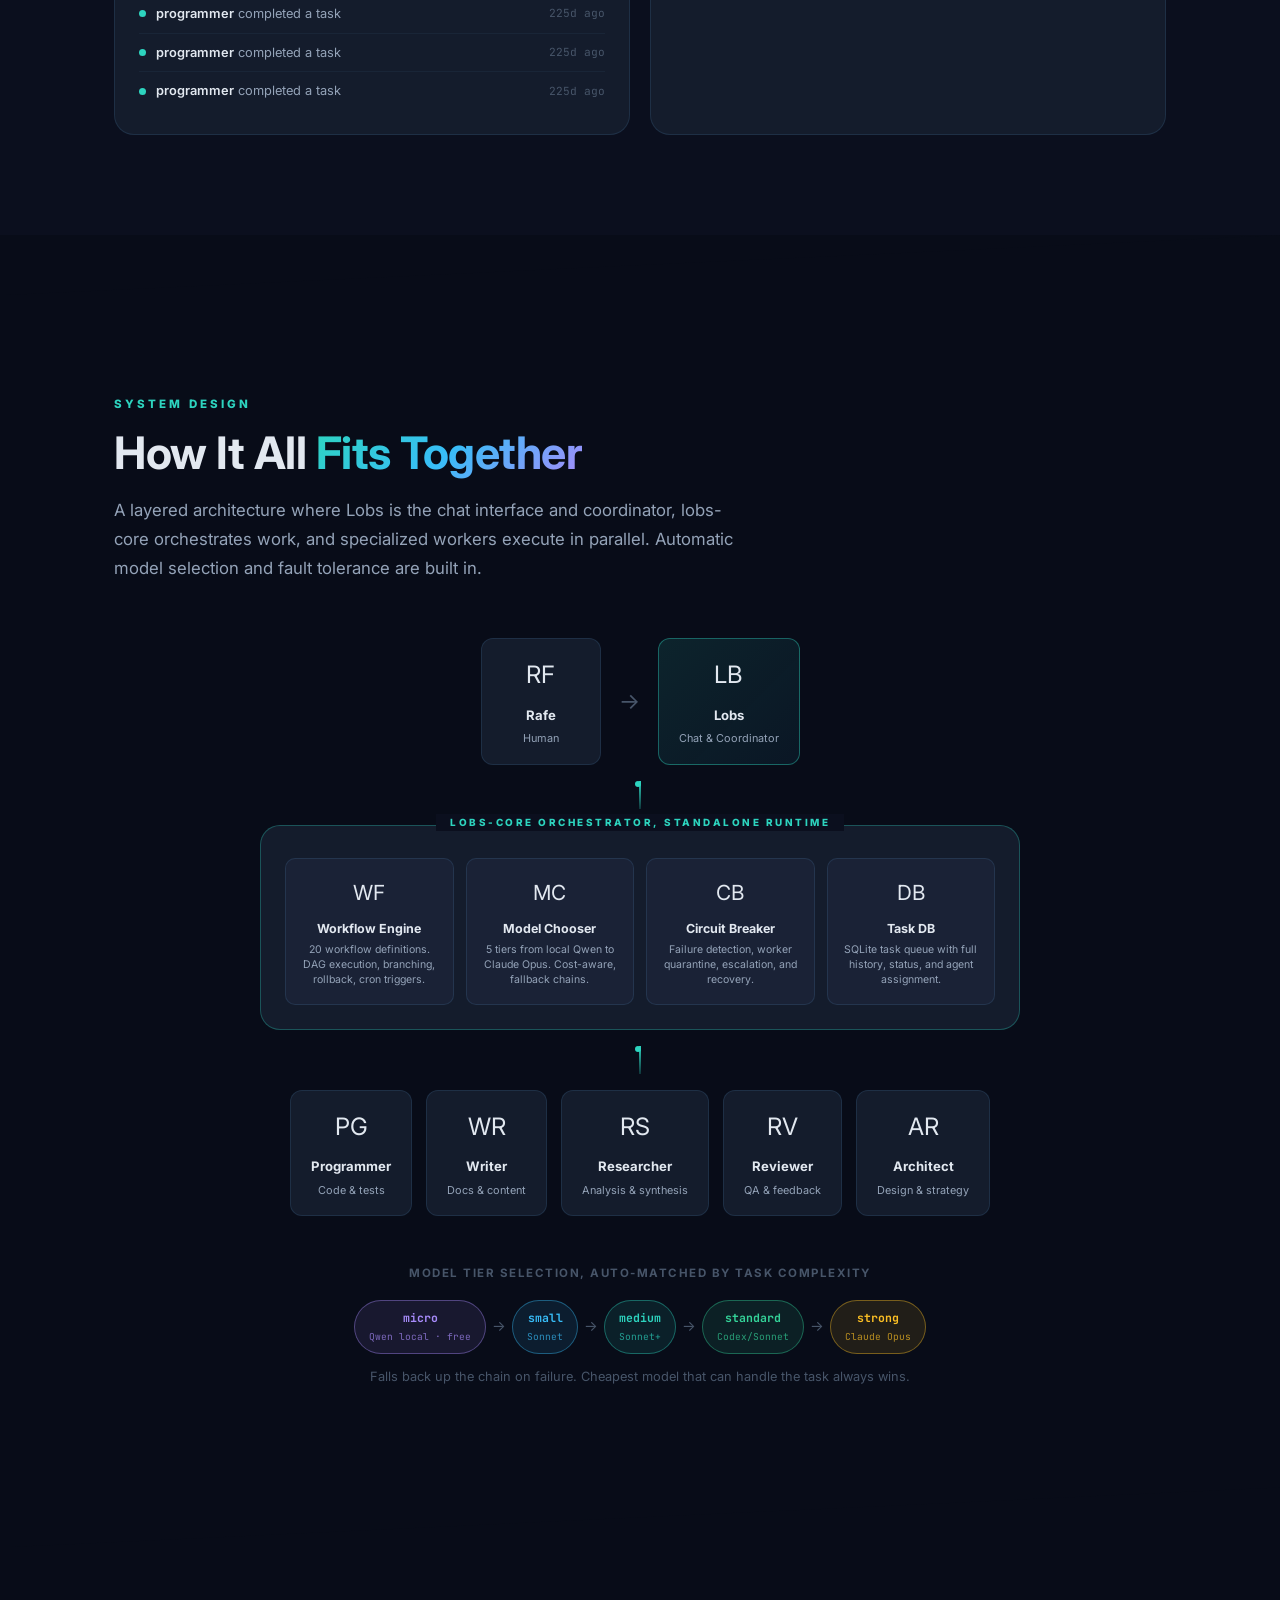
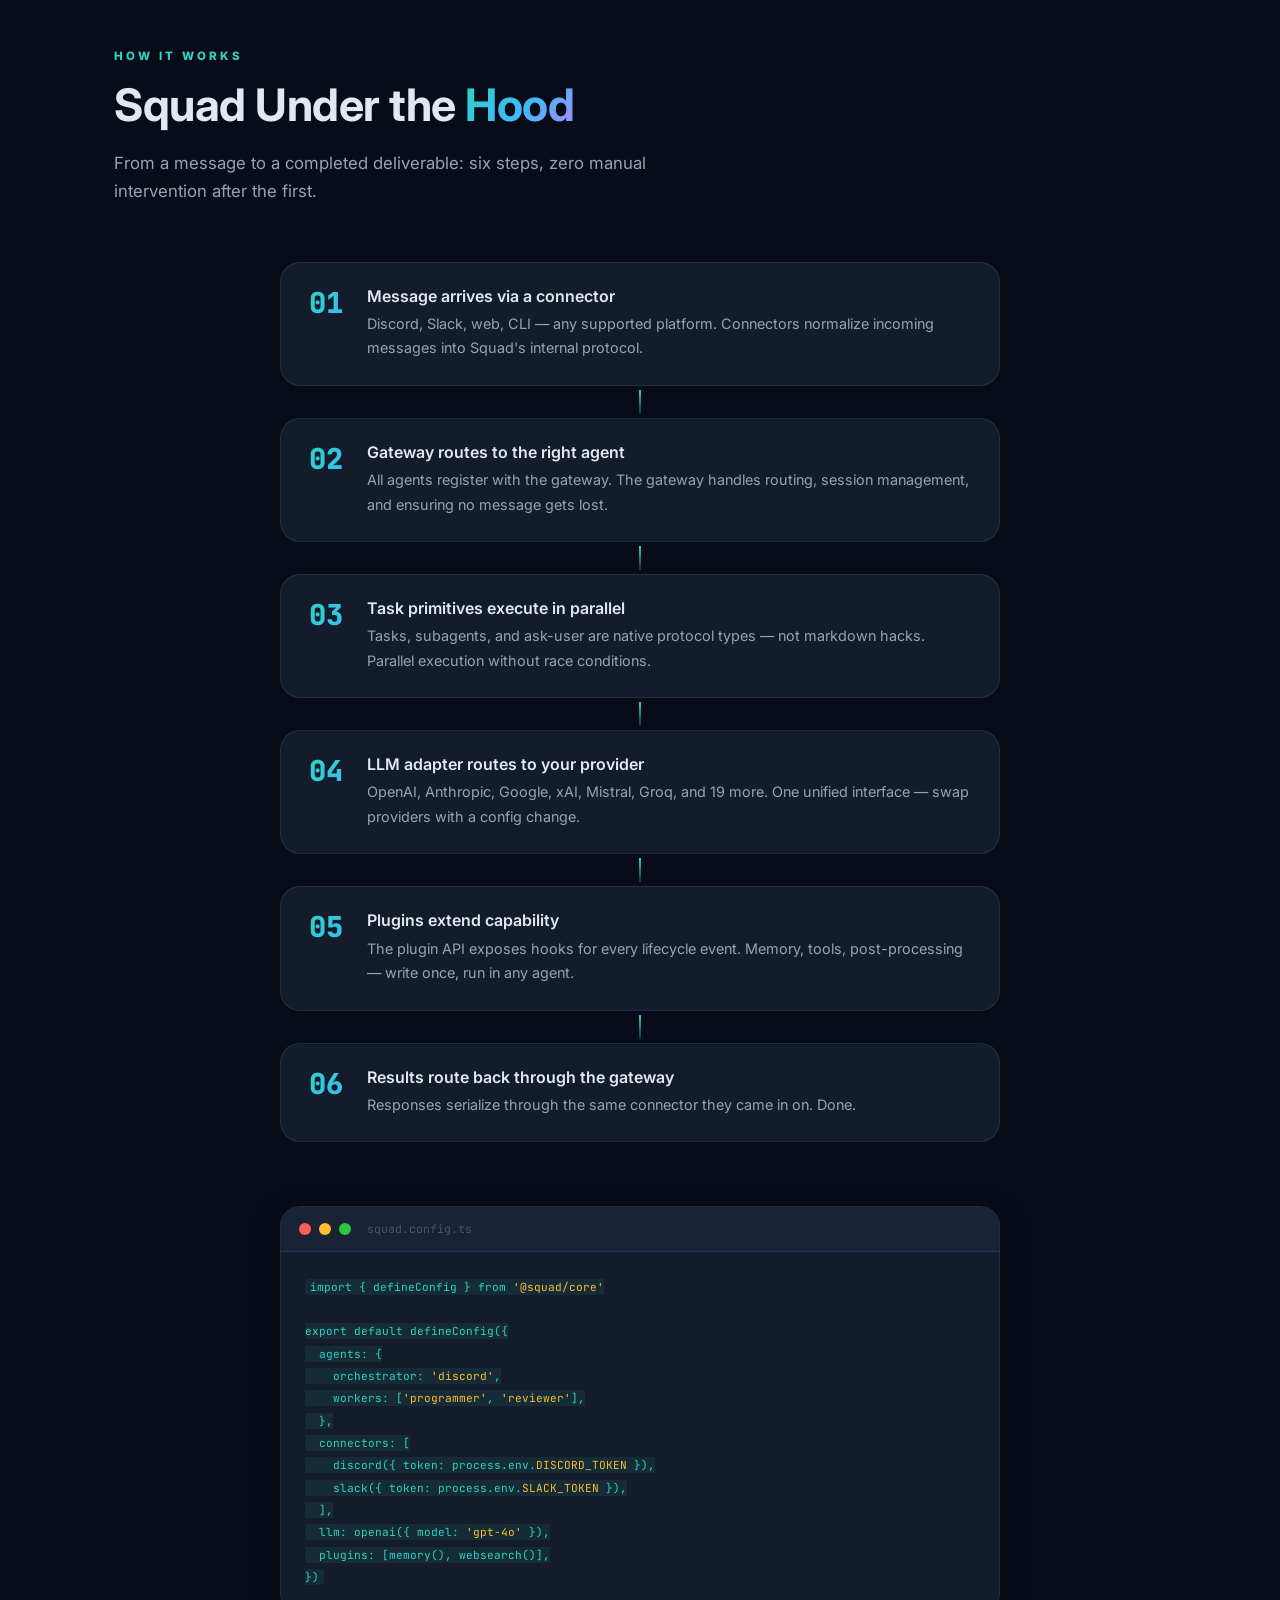
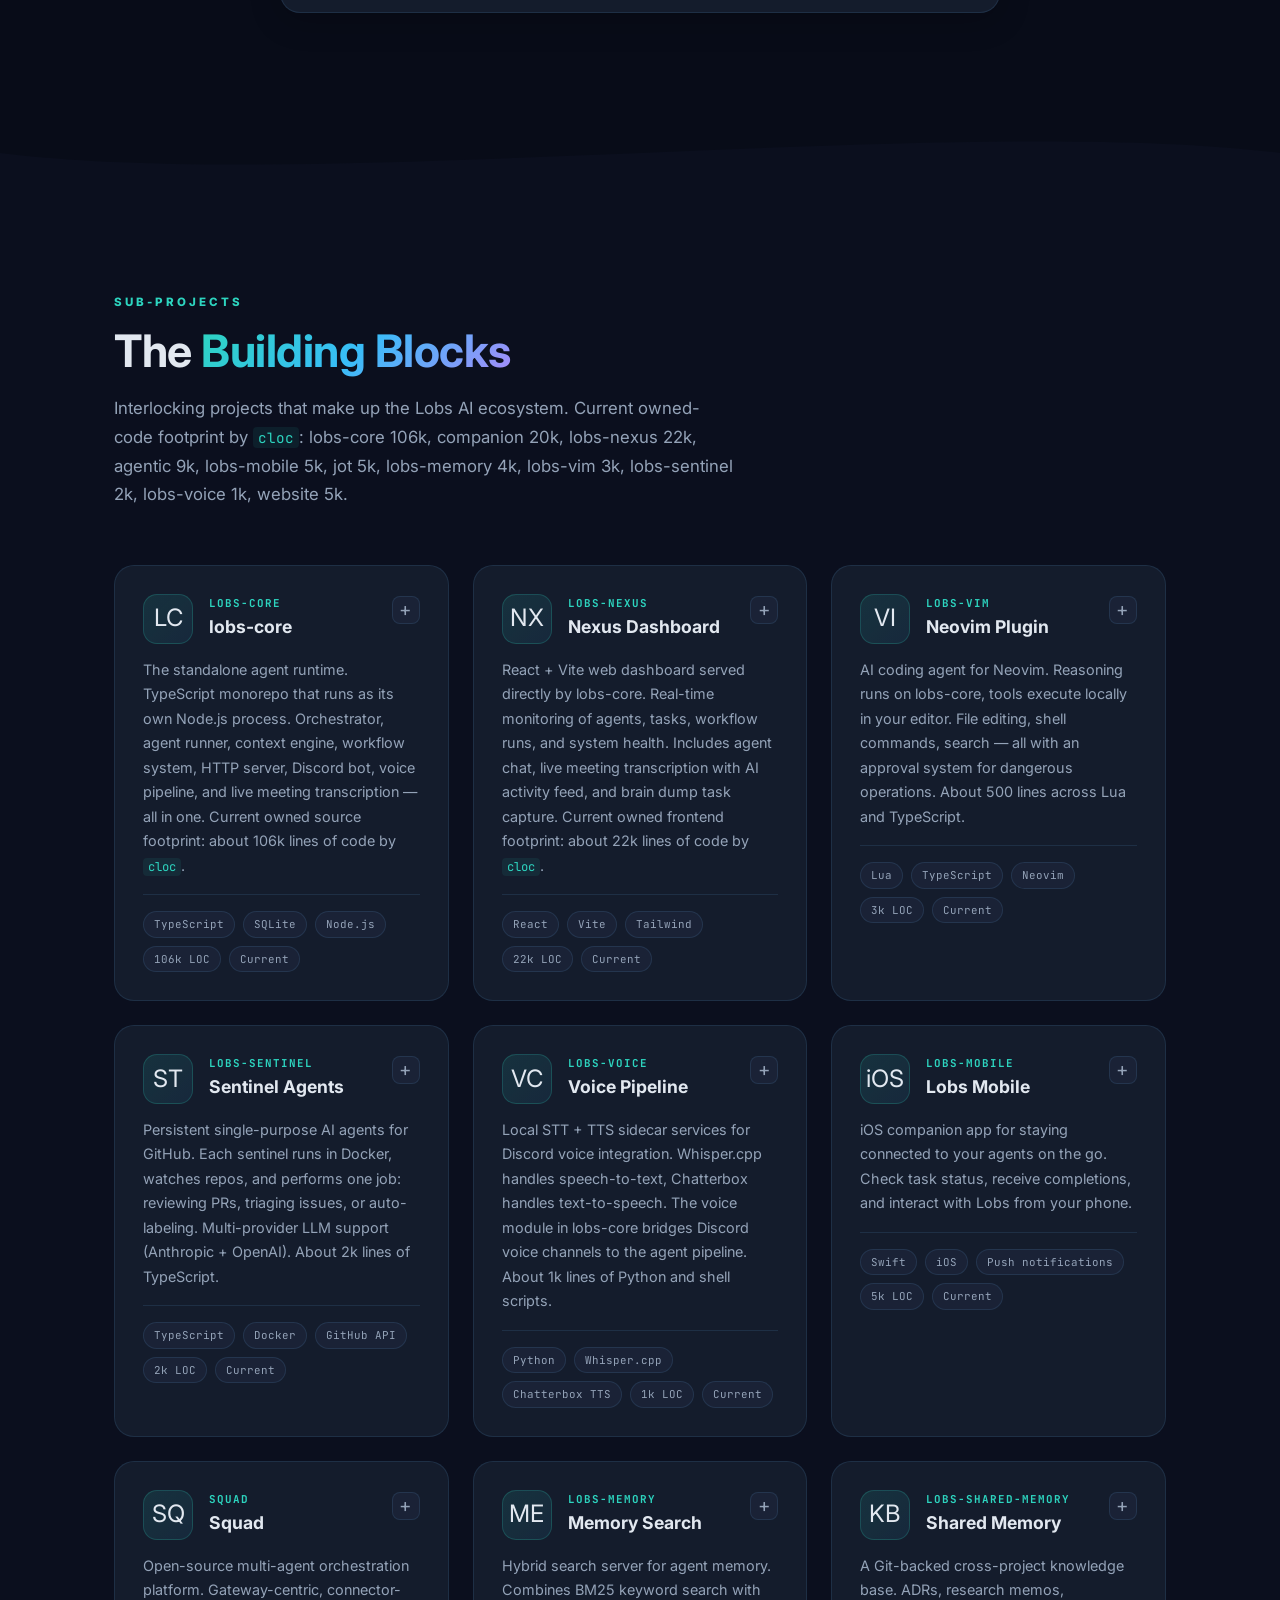
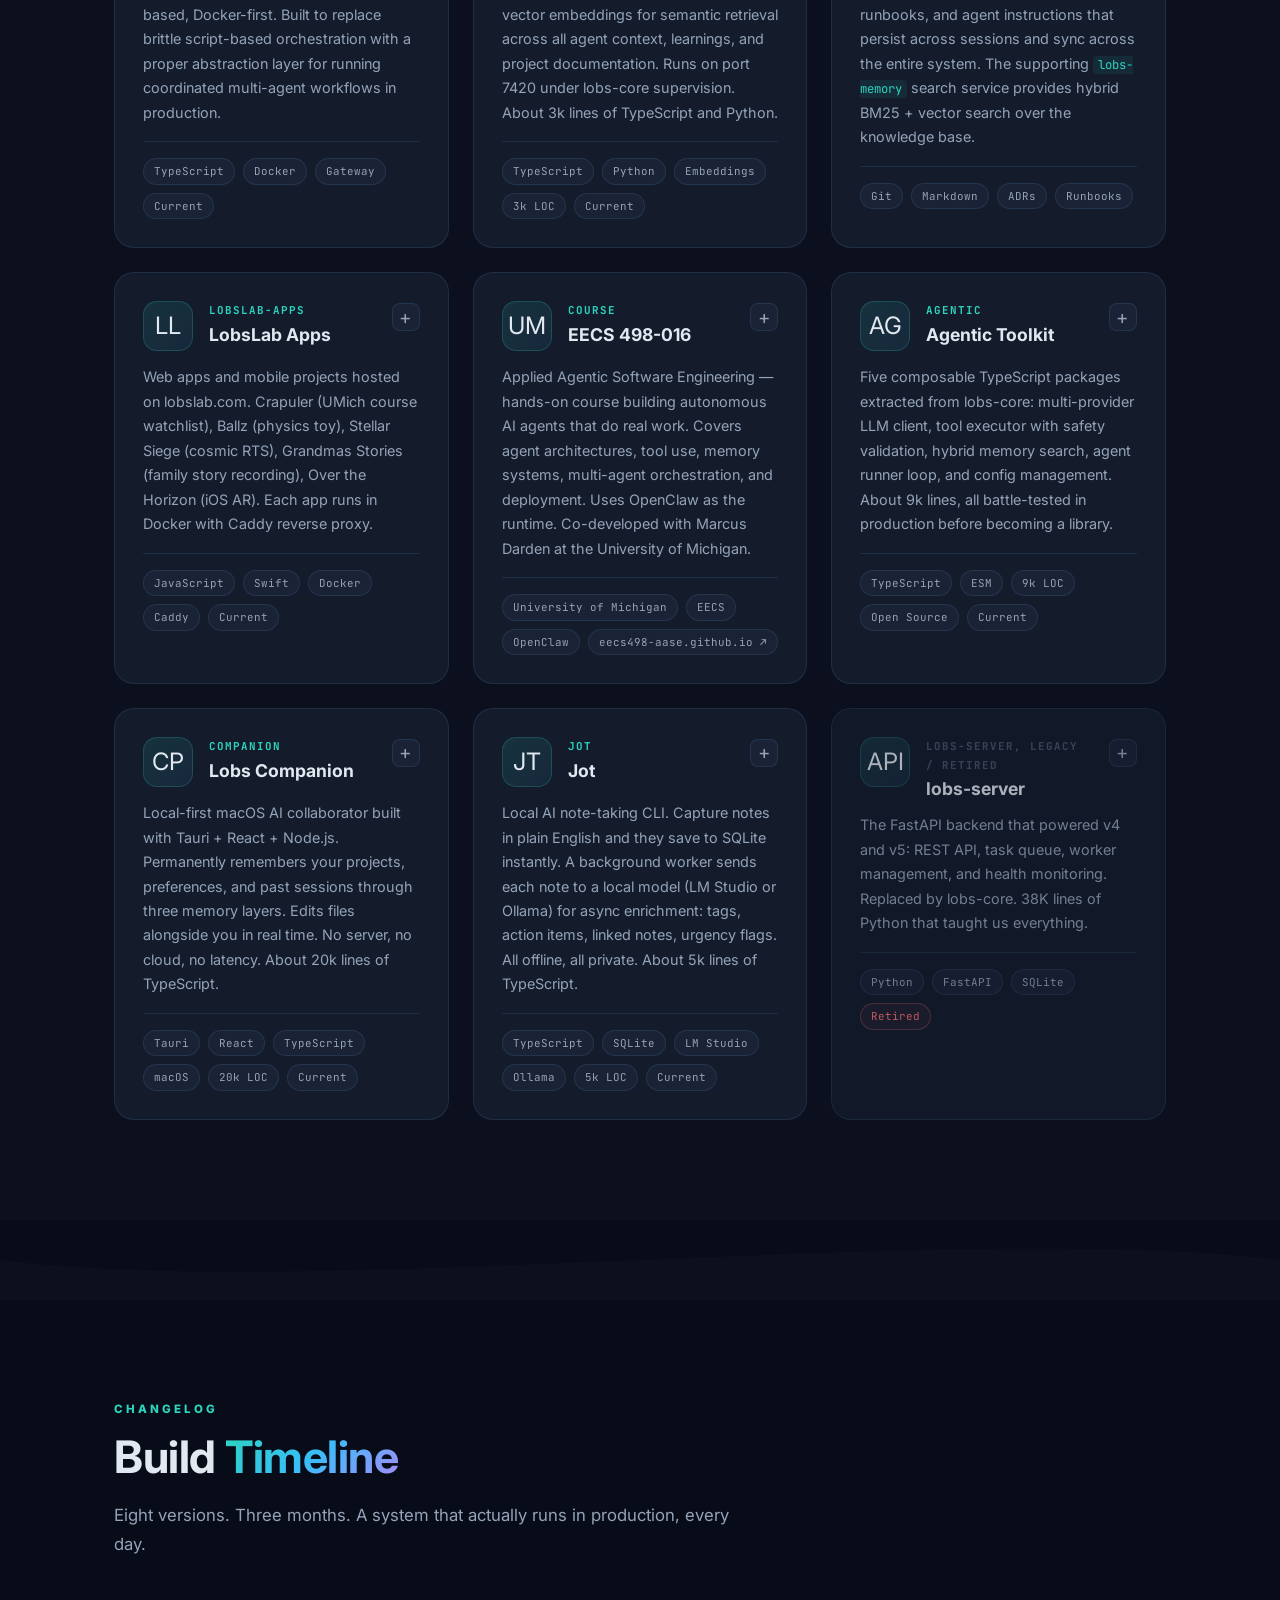
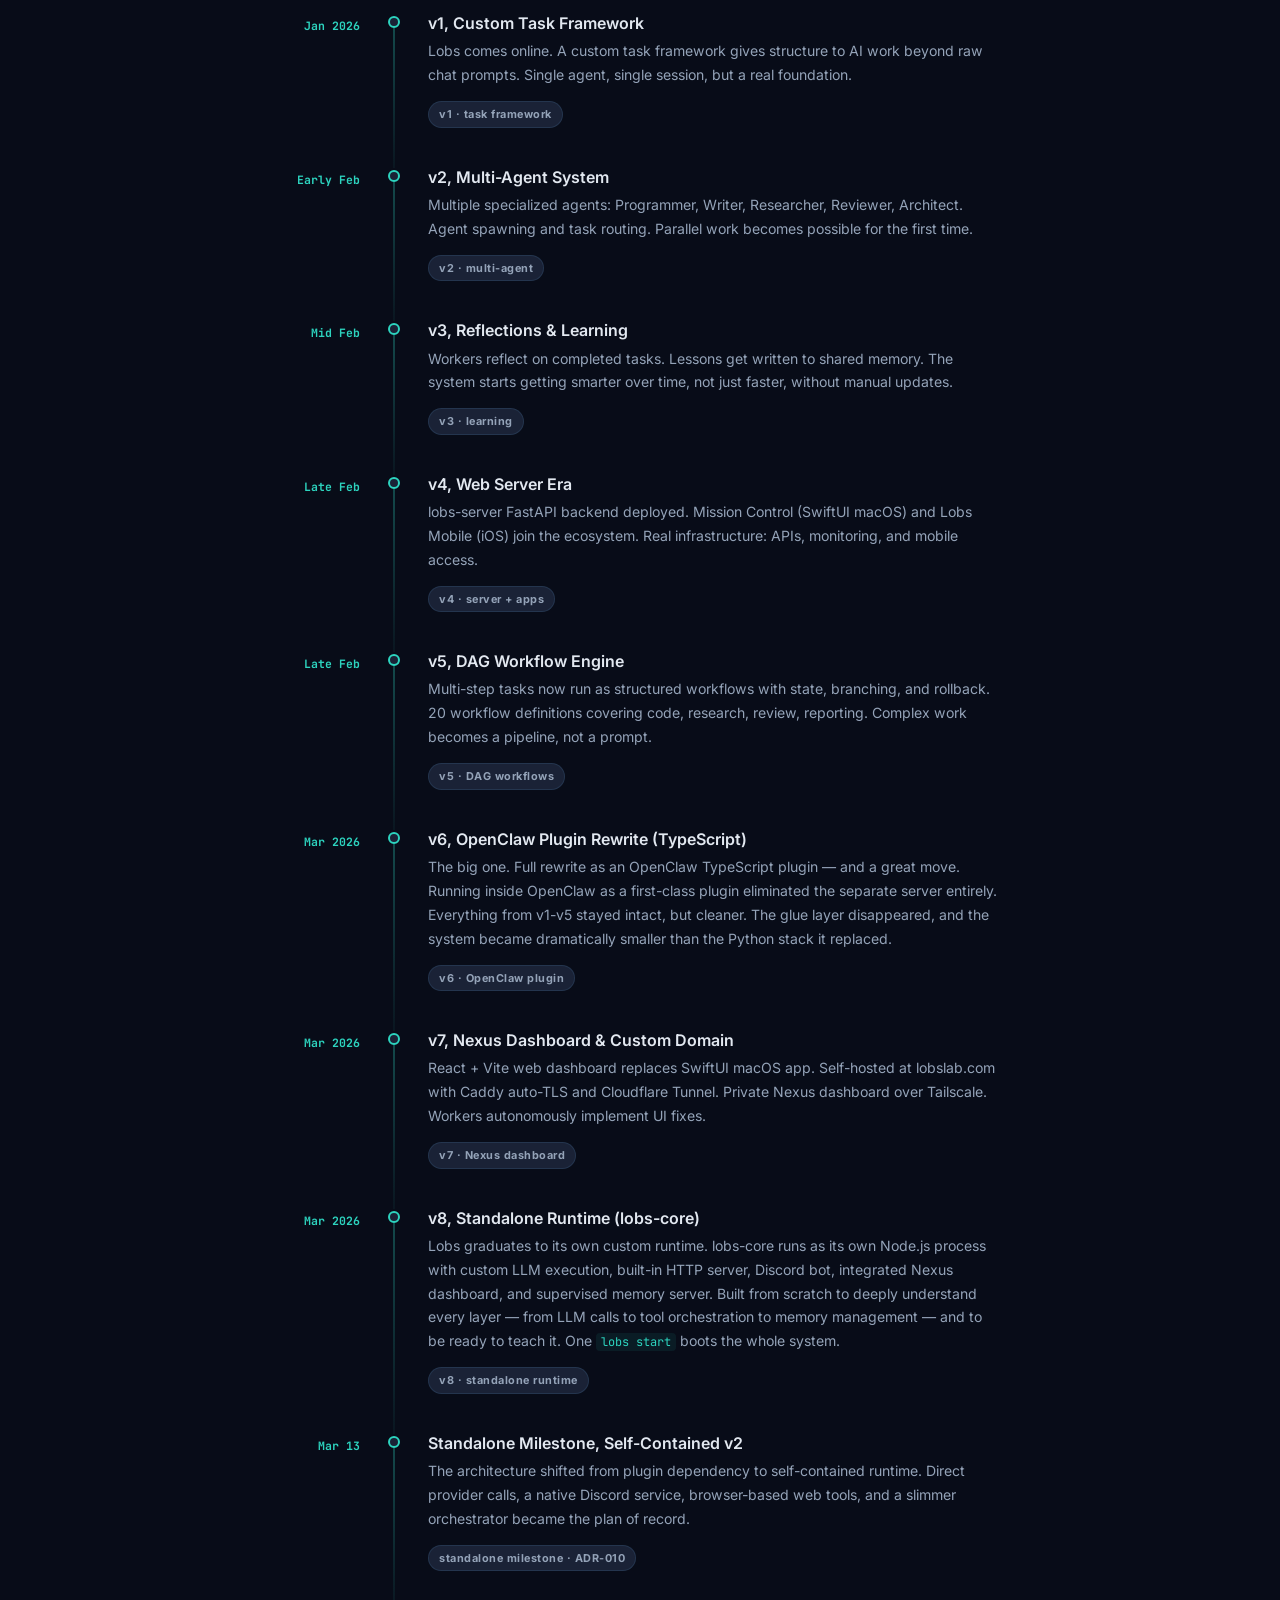
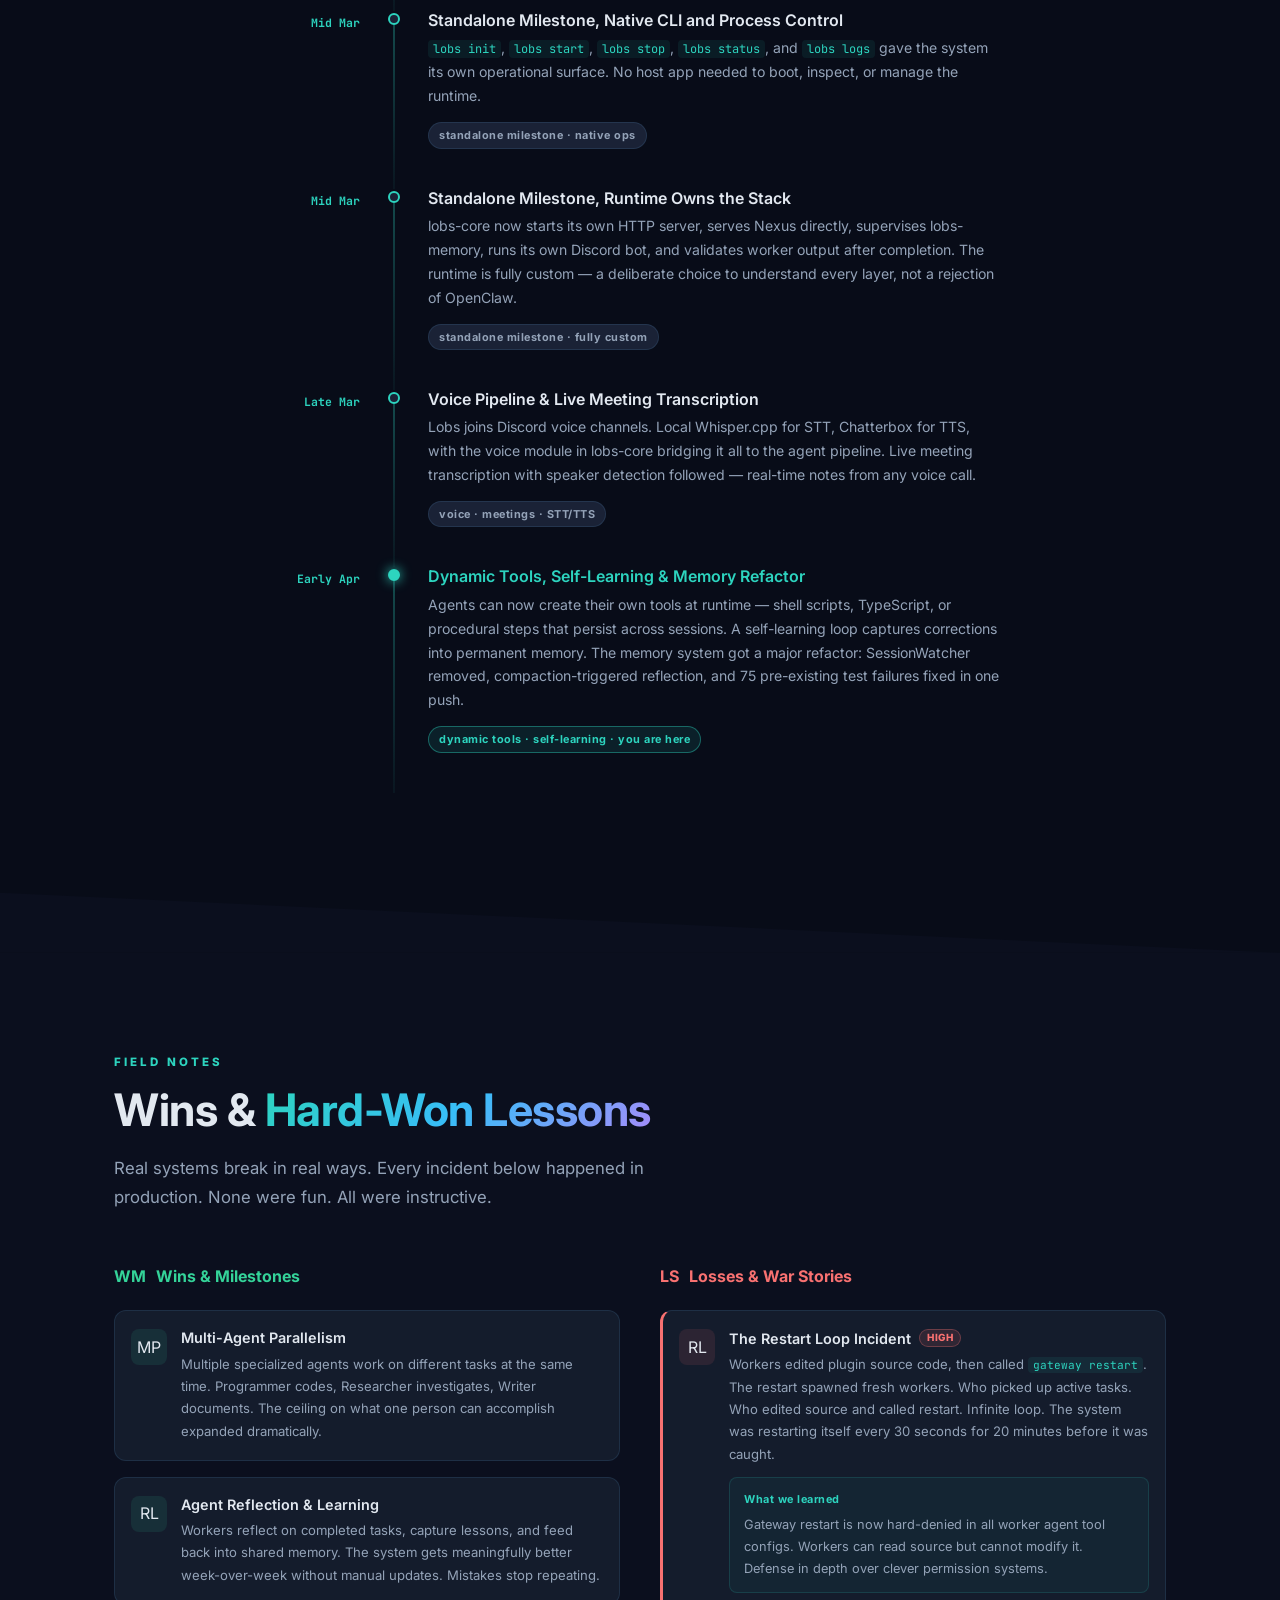
==== commit 582b5dfc: "Update LOC counts (cloc-verified): lobs-core 67k→106k, nexus 19k→22k, sentinel 1.2k→2k, vim 2.1k→3k," ====
--- a/index.html
+++ b/index.html
@@ -308,7 +308,7 @@
       <div class="stat-card reveal reveal-delay-1">
         <div class="stat-num counter" data-target="147000">0</div>
         <div class="stat-unit">lines of platform TypeScript</div>
-        <div class="stat-detail">Total lines across owned source directories in lobs-core (80k), lobs-nexus (20k), lobs-sentinel (7k), companion (7k), lobs-memory (8k), lobs-mobile (6k), agentic (8k), lobs-vim (3k), jot (4k), and supporting services.</div>
+        <div class="stat-detail">Total lines across owned source directories in lobs-core (106k), lobs-nexus (22k), lobs-sentinel (2k), companion (20k), lobs-memory (4k), lobs-mobile (5k), agentic (9k), lobs-vim (3k), jot (5k), lobs-voice (1k), website (5k), and supporting services.</div>
       </div>
       <div class="stat-card reveal reveal-delay-2">
         <div class="stat-num">24/7</div>
@@ -530,7 +530,7 @@
   <div class="container">
     <p class="section-label reveal">Sub-Projects</p>
     <h2 class="section-title reveal reveal-delay-1">The <span class="gradient-text">Building Blocks</span></h2>
-    <p class="section-desc reveal reveal-delay-2">Interlocking projects that make up the Lobs AI ecosystem. Current owned-code footprint by <code>cloc</code>: lobs-core 67k, companion 20k, lobs-nexus 19k, agentic 9k, lobs-mobile 5.6k, jot 5k, lobs-memory 3k, lobs-vim 2.1k, lobs-sentinel 1.2k, lobs-voice 0.5k, website 4.5k.</p>
+    <p class="section-desc reveal reveal-delay-2">Interlocking projects that make up the Lobs AI ecosystem. Current owned-code footprint by <code>cloc</code>: lobs-core 106k, companion 20k, lobs-nexus 22k, agentic 9k, lobs-mobile 5k, jot 5k, lobs-memory 4k, lobs-vim 3k, lobs-sentinel 2k, lobs-voice 1k, website 5k.</p>
     <div class="projects-grid">
 
       <div class="project-card reveal" data-expanded="false">
@@ -542,9 +542,9 @@
           </div>
           <div class="card-expand-btn" aria-label="Expand">+</div>
         </div>
-        <p>The standalone agent runtime. TypeScript monorepo that runs as its own Node.js process. Orchestrator, agent runner, context engine, workflow system, HTTP server, Discord bot, voice pipeline, and live meeting transcription — all in one. Current owned source footprint: about 67k lines of code by <code>cloc</code>.</p>
-        <div class="card-meta">
-          <span class="meta-chip">TypeScript</span><span class="meta-chip">SQLite</span><span class="meta-chip">Node.js</span><span class="meta-chip">67k LOC</span><span class="meta-chip">Current</span>
+        <p>The standalone agent runtime. TypeScript monorepo that runs as its own Node.js process. Orchestrator, agent runner, context engine, workflow system, HTTP server, Discord bot, voice pipeline, and live meeting transcription — all in one. Current owned source footprint: about 106k lines of code by <code>cloc</code>.</p>
+        <div class="card-meta">
+          <span class="meta-chip">TypeScript</span><span class="meta-chip">SQLite</span><span class="meta-chip">Node.js</span><span class="meta-chip">106k LOC</span><span class="meta-chip">Current</span>
         </div>
         <div class="card-expanded-content">
           <div class="expanded-divider"></div>
@@ -572,9 +572,9 @@
           </div>
           <div class="card-expand-btn" aria-label="Expand">+</div>
         </div>
-        <p>React + Vite web dashboard served directly by lobs-core. Real-time monitoring of agents, tasks, workflow runs, and system health. Includes agent chat, live meeting transcription with AI activity feed, and brain dump task capture. Current owned frontend footprint: about 19k lines of code by <code>cloc</code>.</p>
-        <div class="card-meta">
-          <span class="meta-chip">React</span><span class="meta-chip">Vite</span><span class="meta-chip">Tailwind</span><span class="meta-chip">19k LOC</span><span class="meta-chip">Current</span>
+        <p>React + Vite web dashboard served directly by lobs-core. Real-time monitoring of agents, tasks, workflow runs, and system health. Includes agent chat, live meeting transcription with AI activity feed, and brain dump task capture. Current owned frontend footprint: about 22k lines of code by <code>cloc</code>.</p>
+        <div class="card-meta">
+          <span class="meta-chip">React</span><span class="meta-chip">Vite</span><span class="meta-chip">Tailwind</span><span class="meta-chip">22k LOC</span><span class="meta-chip">Current</span>
         </div>
         <div class="card-expanded-content">
           <div class="expanded-divider"></div>
@@ -597,9 +597,9 @@
           </div>
           <div class="card-expand-btn" aria-label="Expand">+</div>
         </div>
-        <p>AI coding agent for Neovim. Reasoning runs on lobs-core, tools execute locally in your editor. File editing, shell commands, search — all with an approval system for dangerous operations. About 2.1k lines across Lua and TypeScript.</p>
-        <div class="card-meta">
-          <span class="meta-chip">Lua</span><span class="meta-chip">TypeScript</span><span class="meta-chip">Neovim</span><span class="meta-chip">2.1k LOC</span><span class="meta-chip">Current</span>
+        <p>AI coding agent for Neovim. Reasoning runs on lobs-core, tools execute locally in your editor. File editing, shell commands, search — all with an approval system for dangerous operations. About 500 lines across Lua and TypeScript.</p>
+        <div class="card-meta">
+          <span class="meta-chip">Lua</span><span class="meta-chip">TypeScript</span><span class="meta-chip">Neovim</span><span class="meta-chip">3k LOC</span><span class="meta-chip">Current</span>
         </div>
         <div class="card-expanded-content">
           <div class="expanded-divider"></div>
@@ -621,9 +621,9 @@
           </div>
           <div class="card-expand-btn" aria-label="Expand">+</div>
         </div>
-        <p>Persistent single-purpose AI agents for GitHub. Each sentinel runs in Docker, watches repos, and performs one job: reviewing PRs, triaging issues, or auto-labeling. Multi-provider LLM support (Anthropic + OpenAI). About 1.2k lines of TypeScript.</p>
-        <div class="card-meta">
-          <span class="meta-chip">TypeScript</span><span class="meta-chip">Docker</span><span class="meta-chip">GitHub API</span><span class="meta-chip">1.2k LOC</span><span class="meta-chip">Current</span>
+        <p>Persistent single-purpose AI agents for GitHub. Each sentinel runs in Docker, watches repos, and performs one job: reviewing PRs, triaging issues, or auto-labeling. Multi-provider LLM support (Anthropic + OpenAI). About 2k lines of TypeScript.</p>
+        <div class="card-meta">
+          <span class="meta-chip">TypeScript</span><span class="meta-chip">Docker</span><span class="meta-chip">GitHub API</span><span class="meta-chip">2k LOC</span><span class="meta-chip">Current</span>
         </div>
         <div class="card-expanded-content">
           <div class="expanded-divider"></div>
@@ -645,9 +645,9 @@
           </div>
           <div class="card-expand-btn" aria-label="Expand">+</div>
         </div>
-        <p>Local STT + TTS sidecar services for Discord voice integration. Whisper.cpp handles speech-to-text, Chatterbox handles text-to-speech. The voice module in lobs-core bridges Discord voice channels to the agent pipeline. About 500 lines of Python and shell scripts.</p>
-        <div class="card-meta">
-          <span class="meta-chip">Python</span><span class="meta-chip">Whisper.cpp</span><span class="meta-chip">Chatterbox TTS</span><span class="meta-chip">0.5k LOC</span><span class="meta-chip">Current</span>
+        <p>Local STT + TTS sidecar services for Discord voice integration. Whisper.cpp handles speech-to-text, Chatterbox handles text-to-speech. The voice module in lobs-core bridges Discord voice channels to the agent pipeline. About 1k lines of Python and shell scripts.</p>
+        <div class="card-meta">
+          <span class="meta-chip">Python</span><span class="meta-chip">Whisper.cpp</span><span class="meta-chip">Chatterbox TTS</span><span class="meta-chip">1k LOC</span><span class="meta-chip">Current</span>
         </div>
         <div class="card-expanded-content">
           <div class="expanded-divider"></div>
@@ -671,7 +671,7 @@
         </div>
         <p>iOS companion app for staying connected to your agents on the go. Check task status, receive completions, and interact with Lobs from your phone.</p>
         <div class="card-meta">
-          <span class="meta-chip">Swift</span><span class="meta-chip">iOS</span><span class="meta-chip">Push notifications</span><span class="meta-chip">5.6k LOC</span><span class="meta-chip">Current</span>
+          <span class="meta-chip">Swift</span><span class="meta-chip">iOS</span><span class="meta-chip">Push notifications</span><span class="meta-chip">5k LOC</span><span class="meta-chip">Current</span>
         </div>
         <div class="card-expanded-content">
           <div class="expanded-divider"></div>
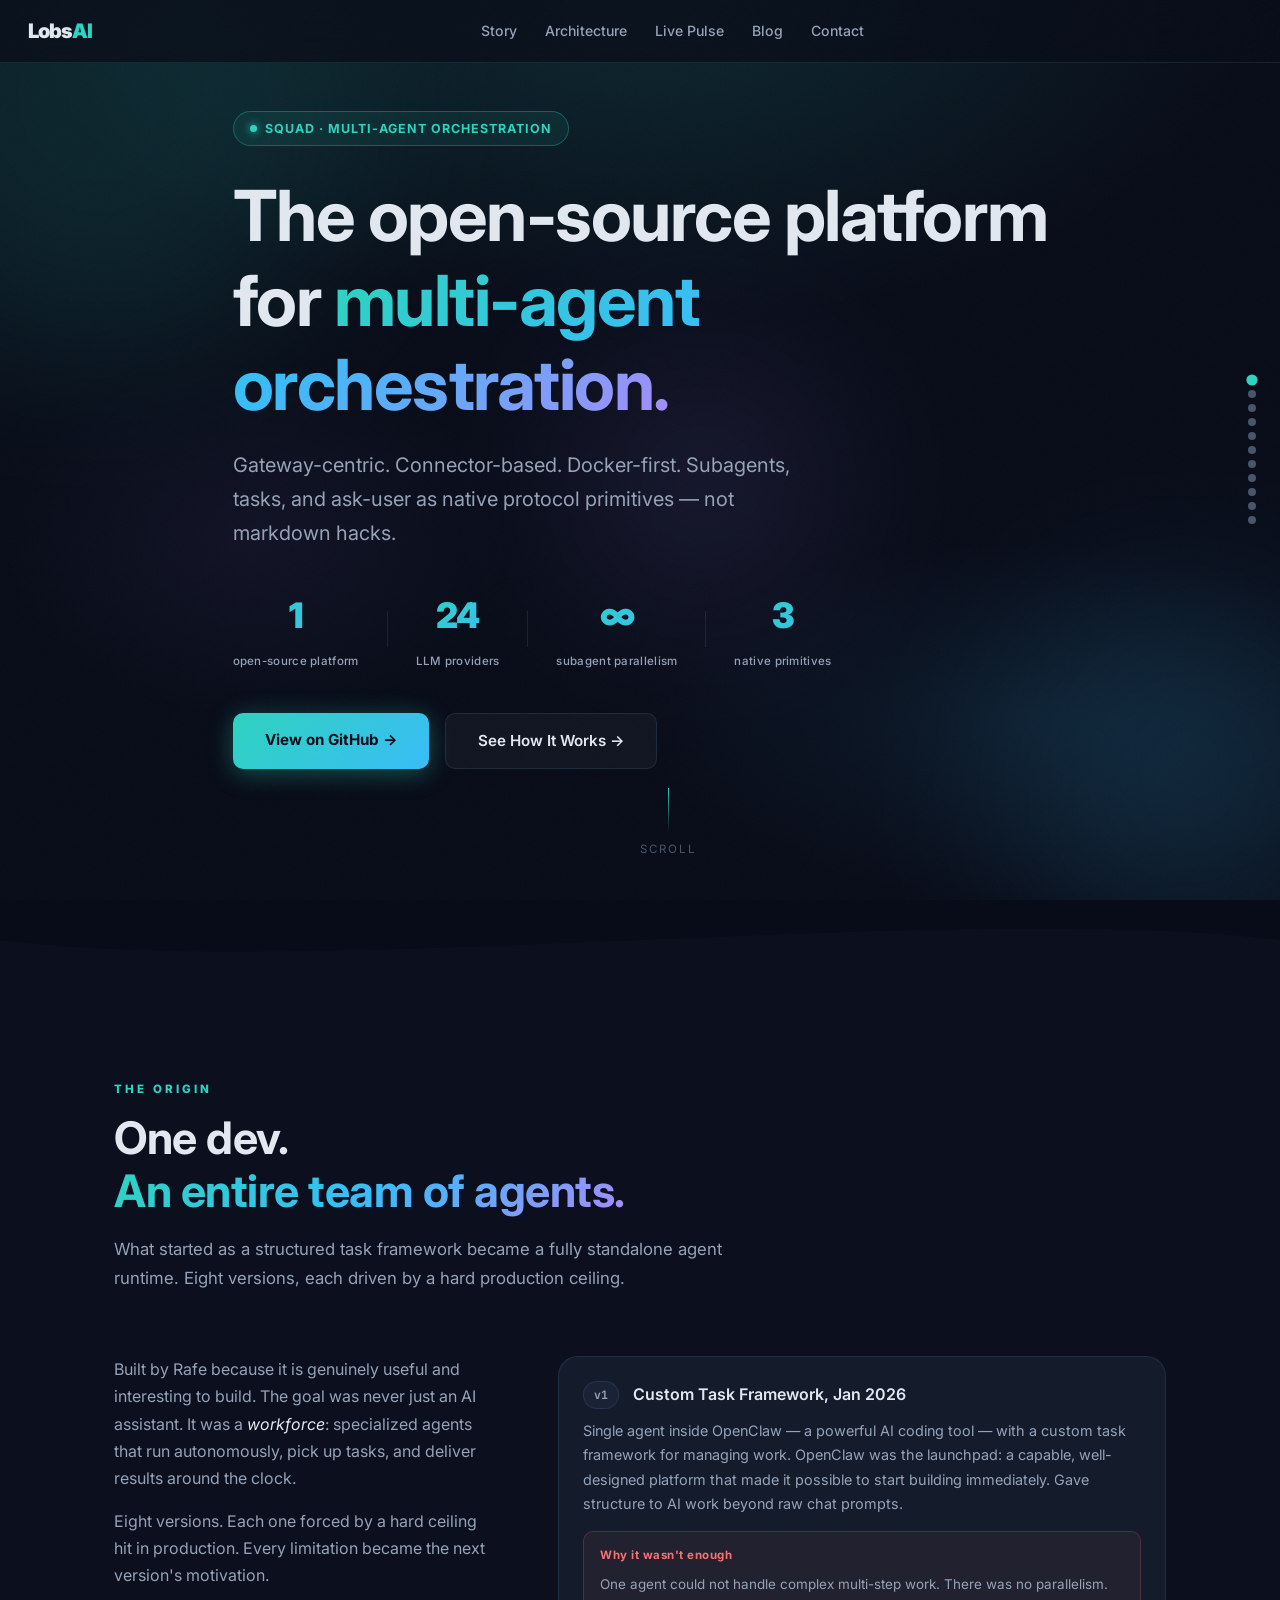
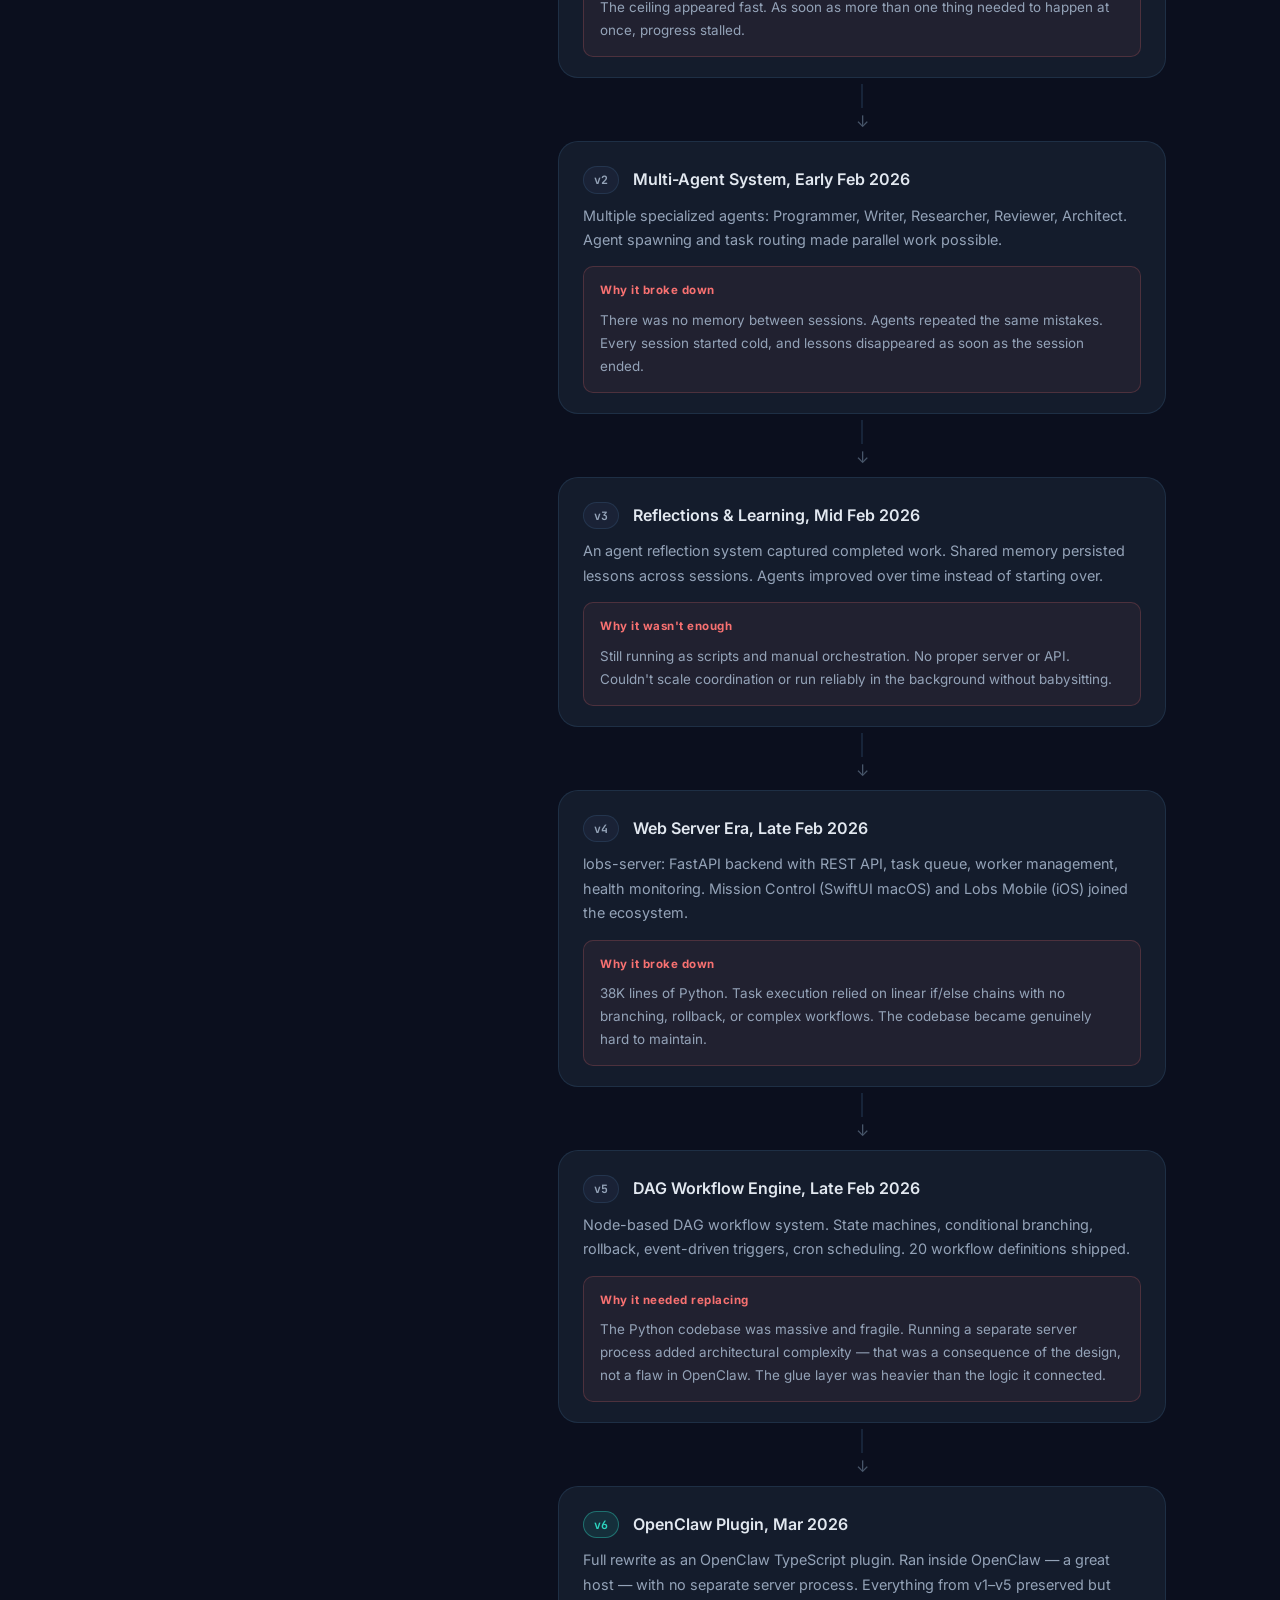
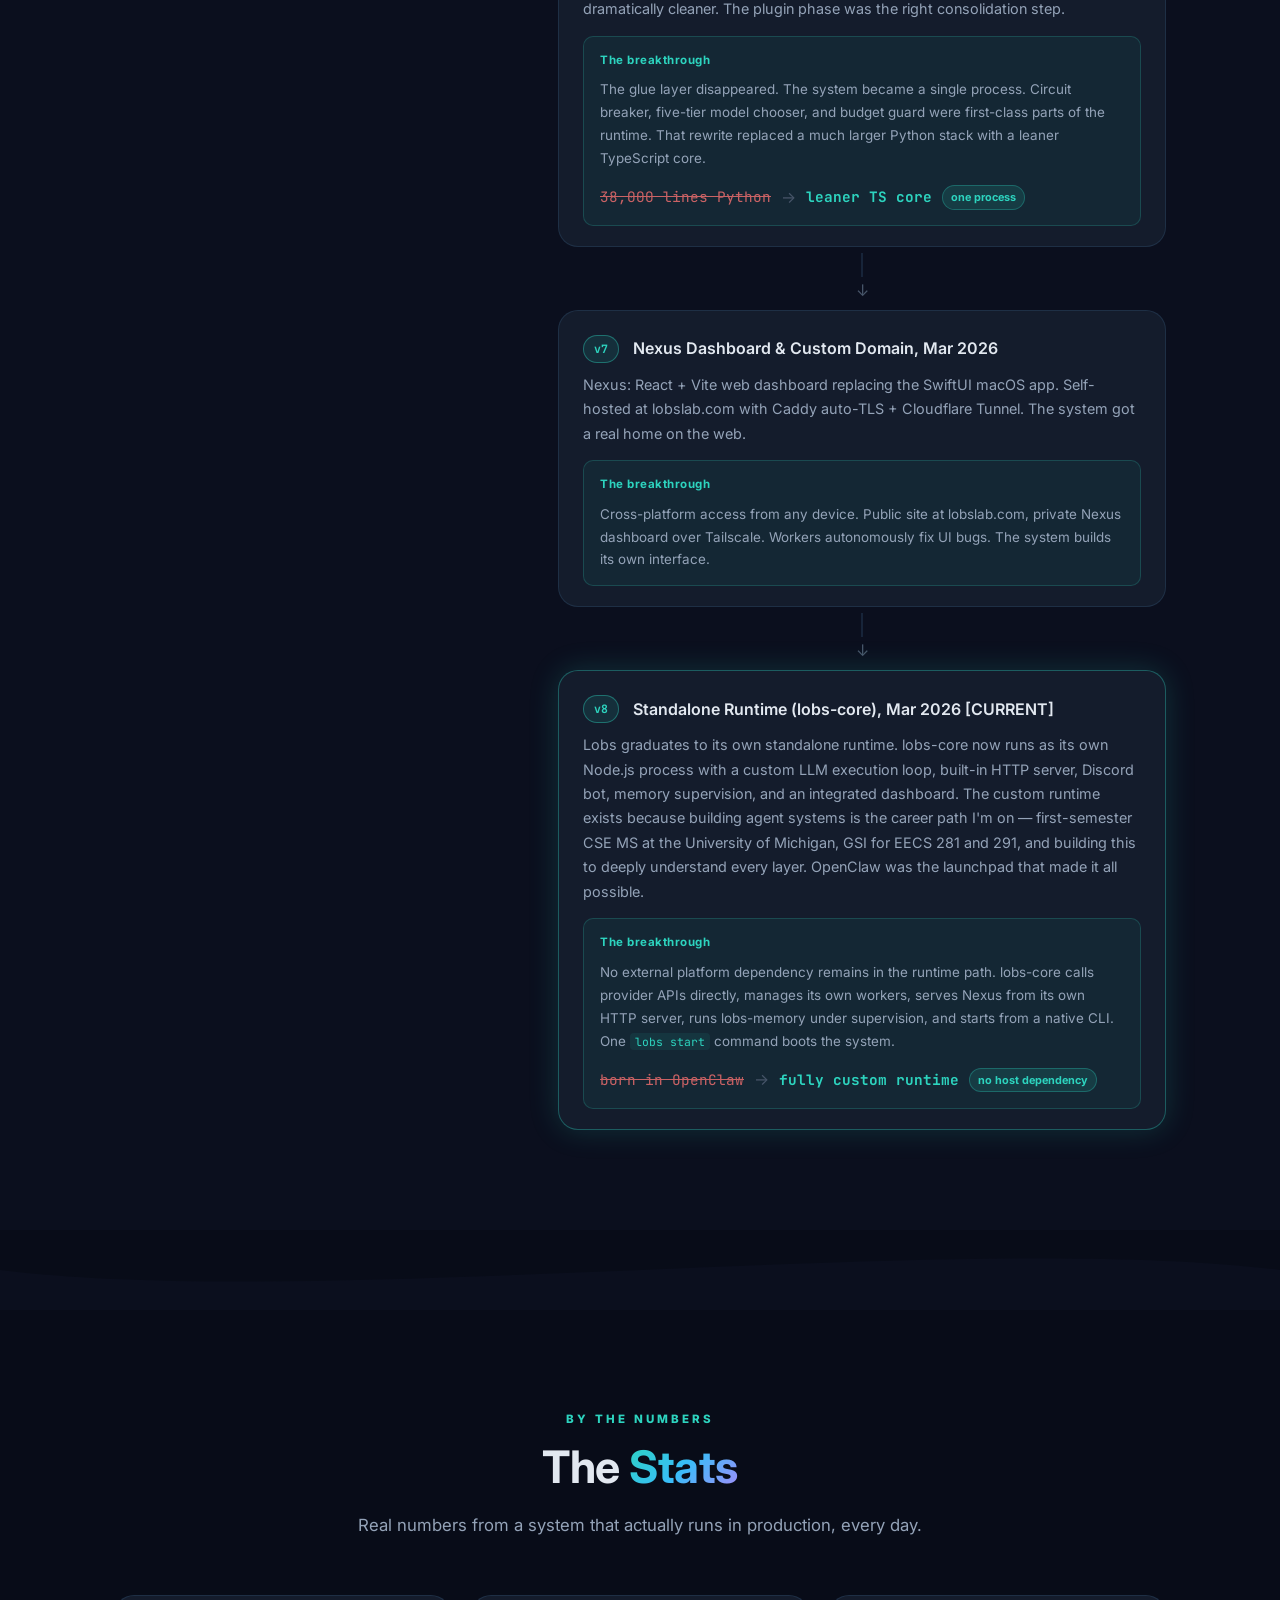
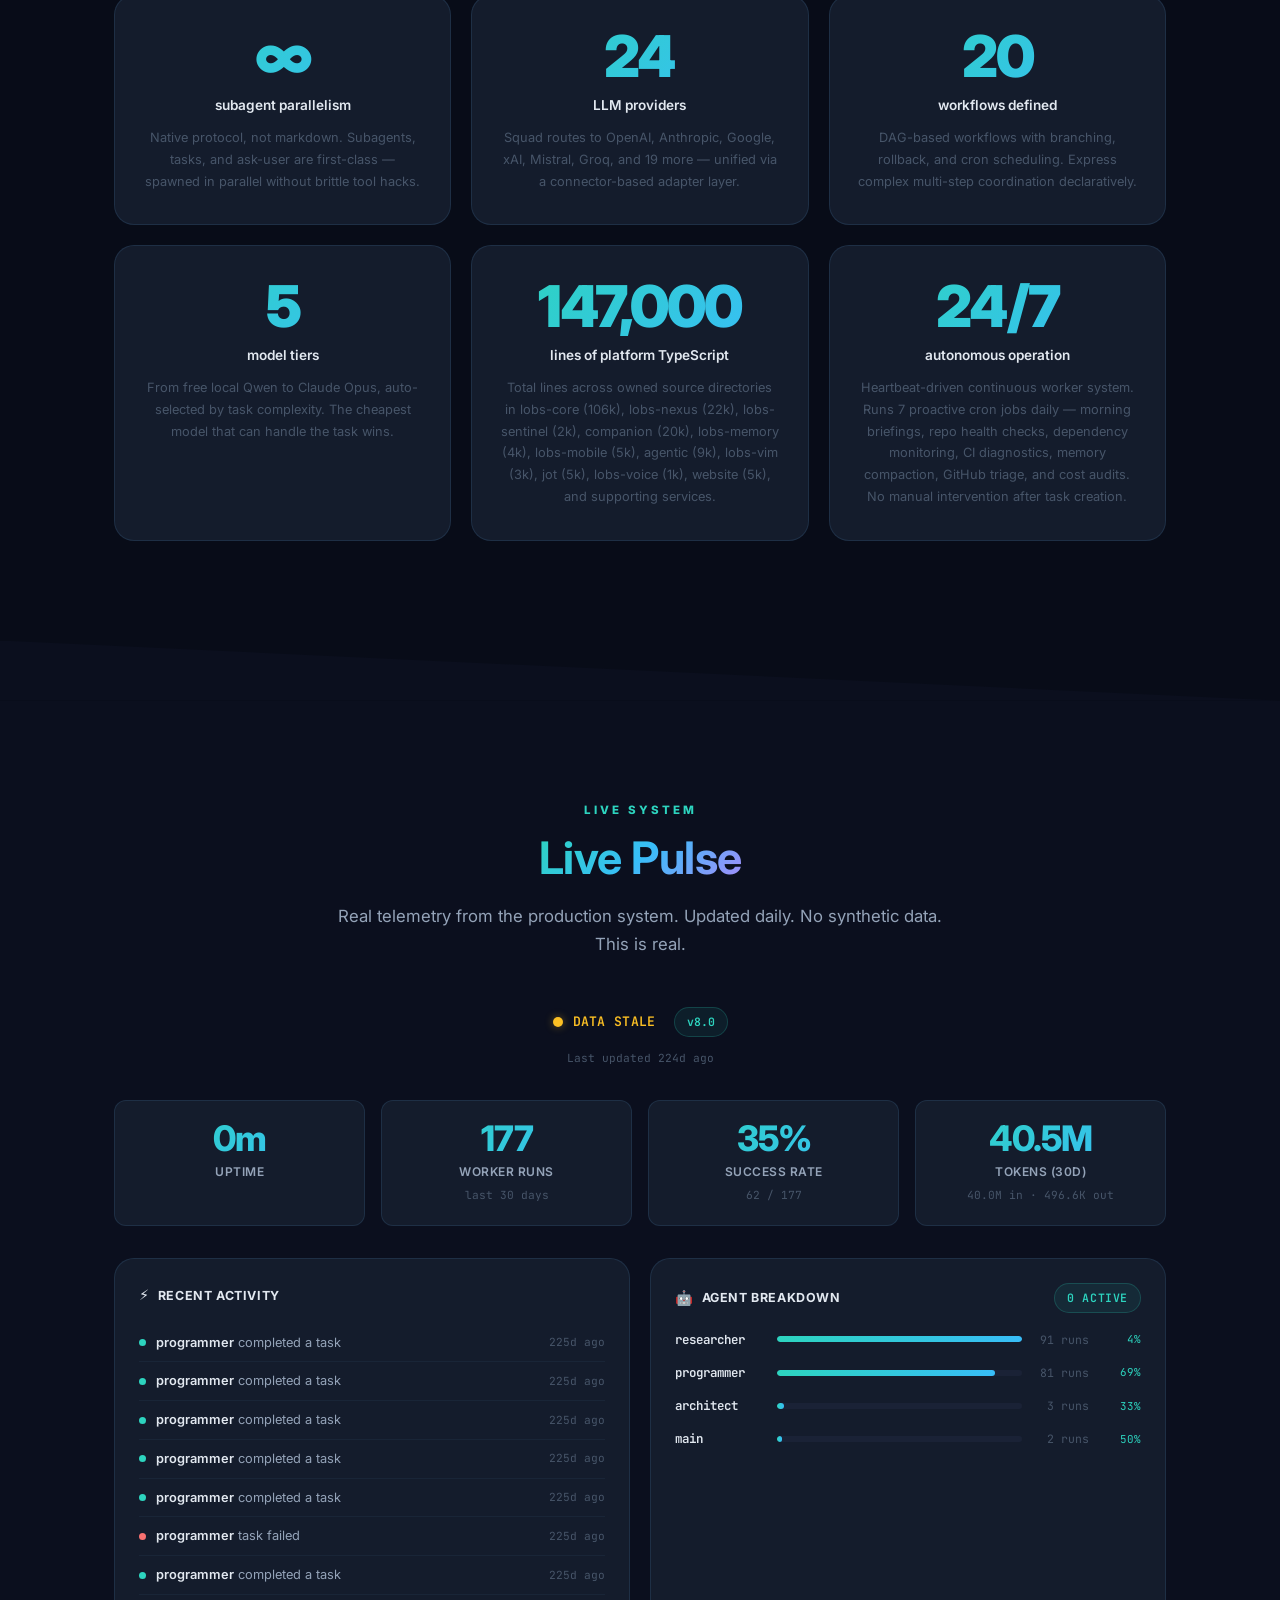
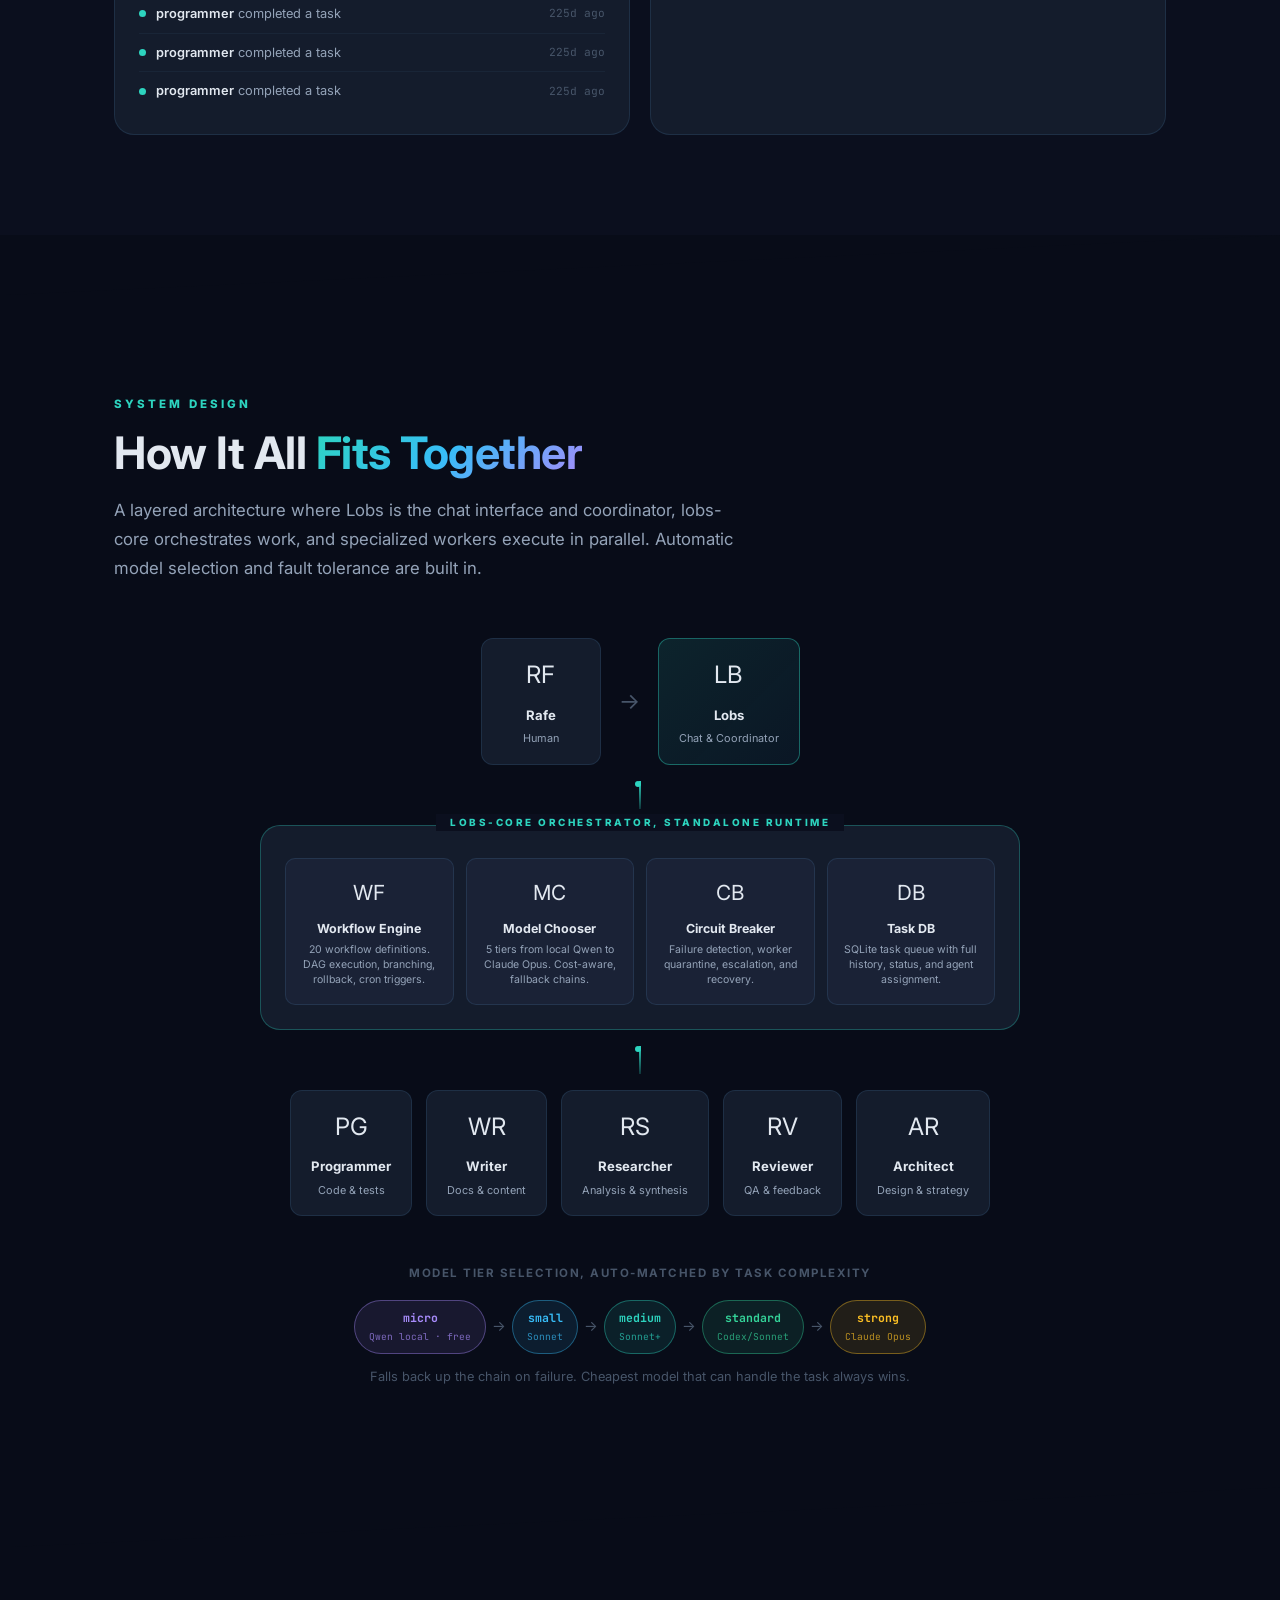
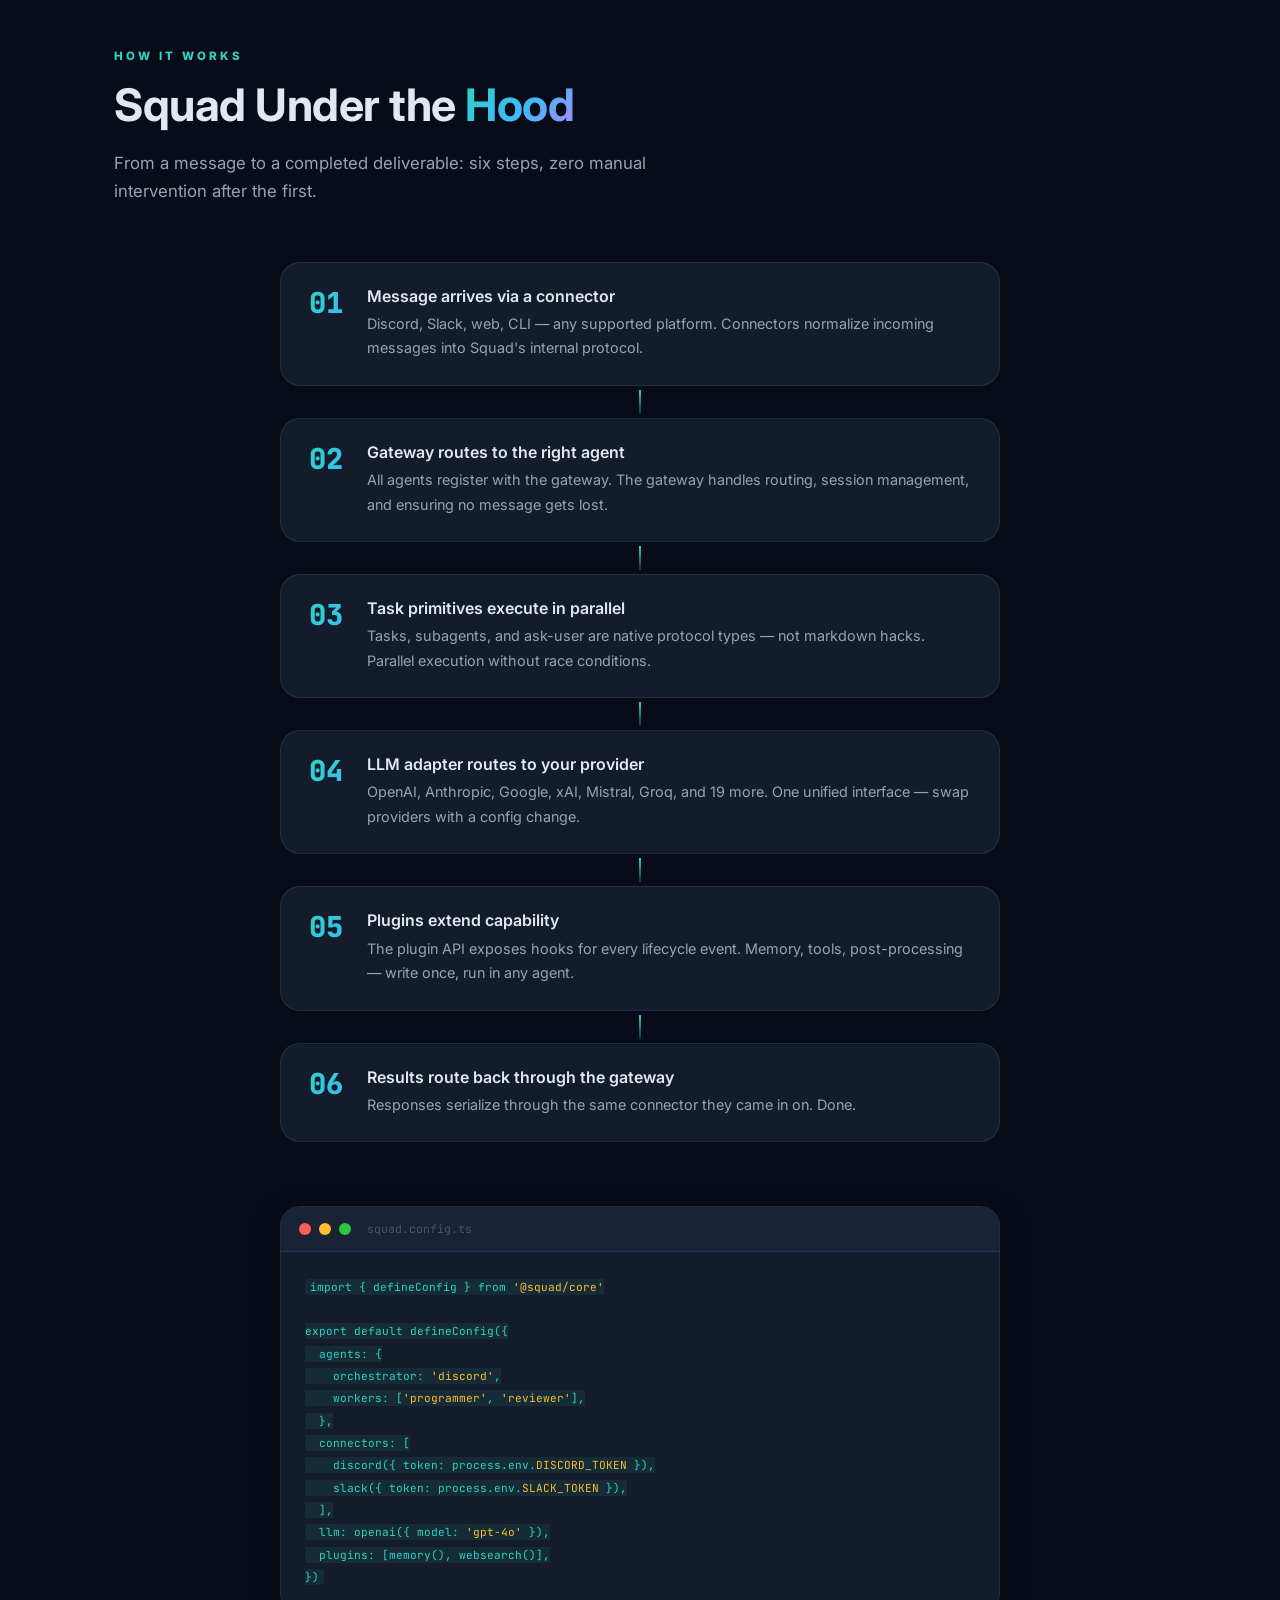
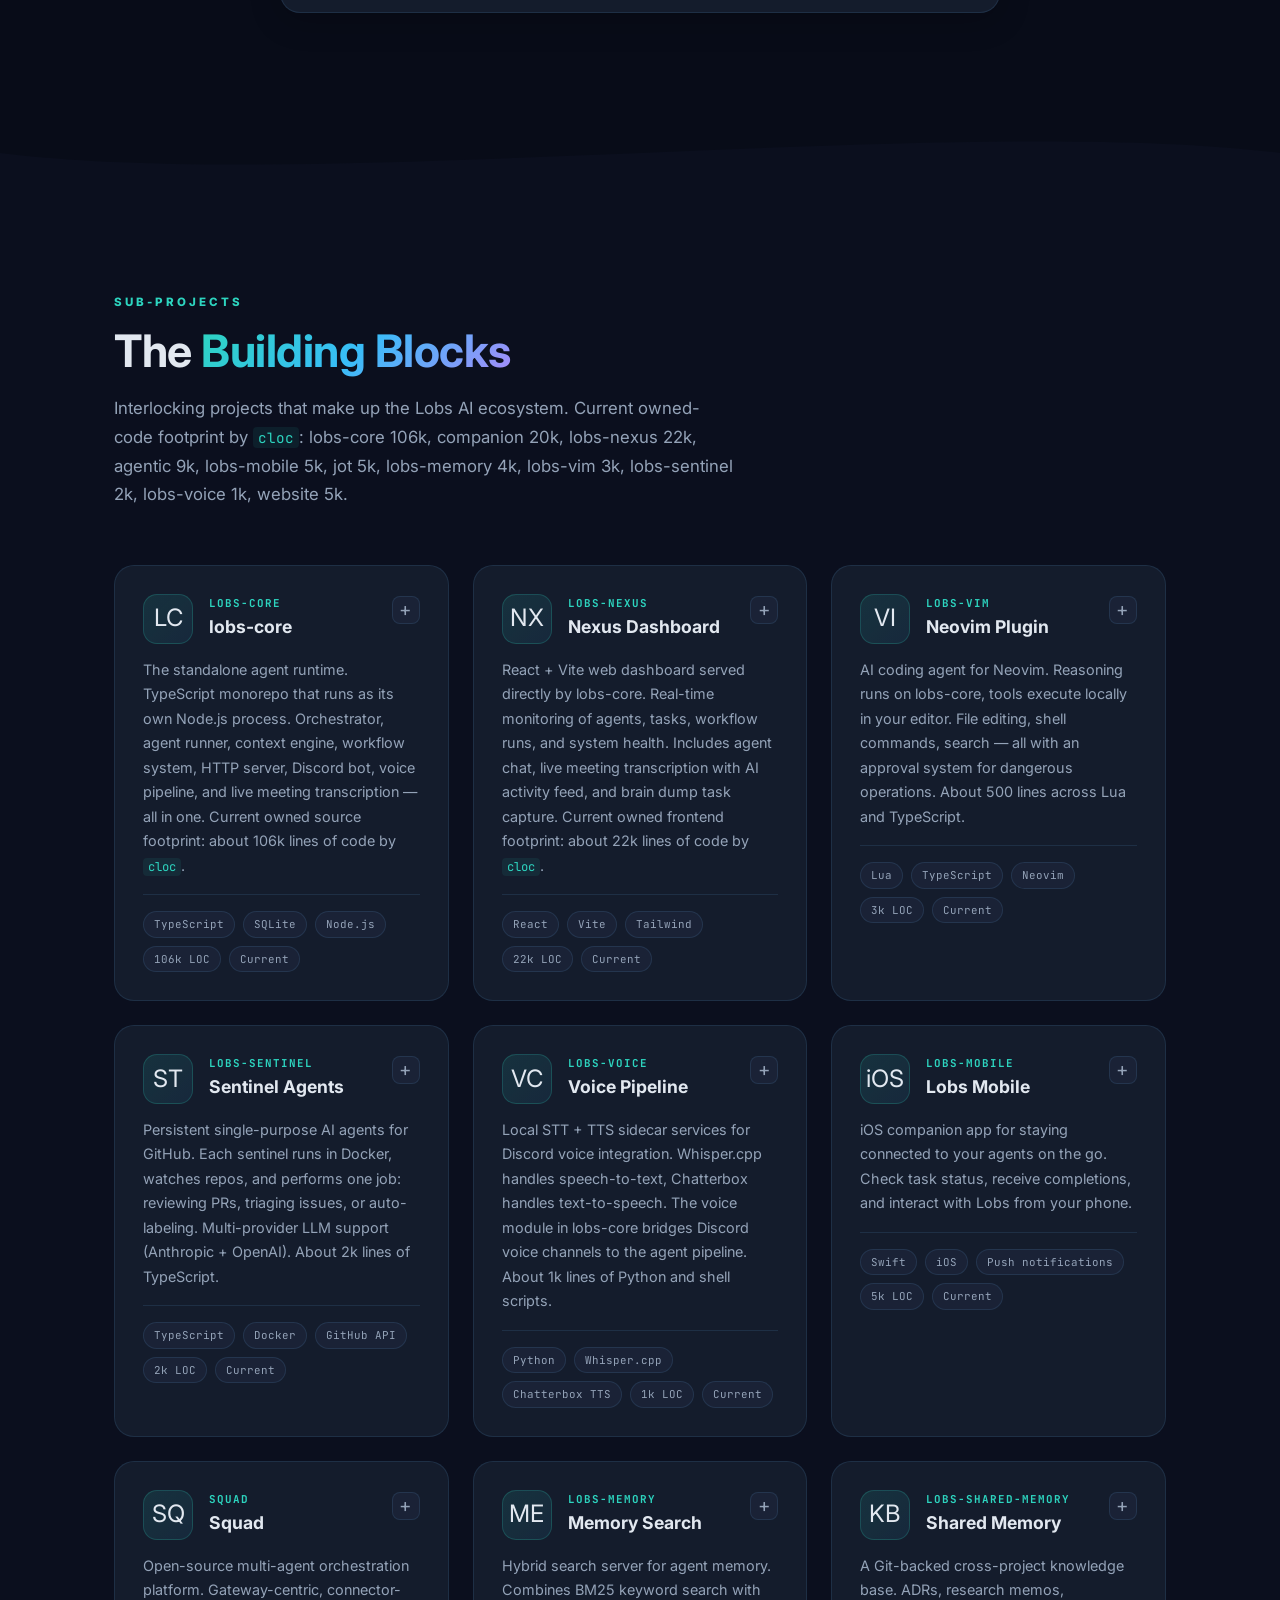
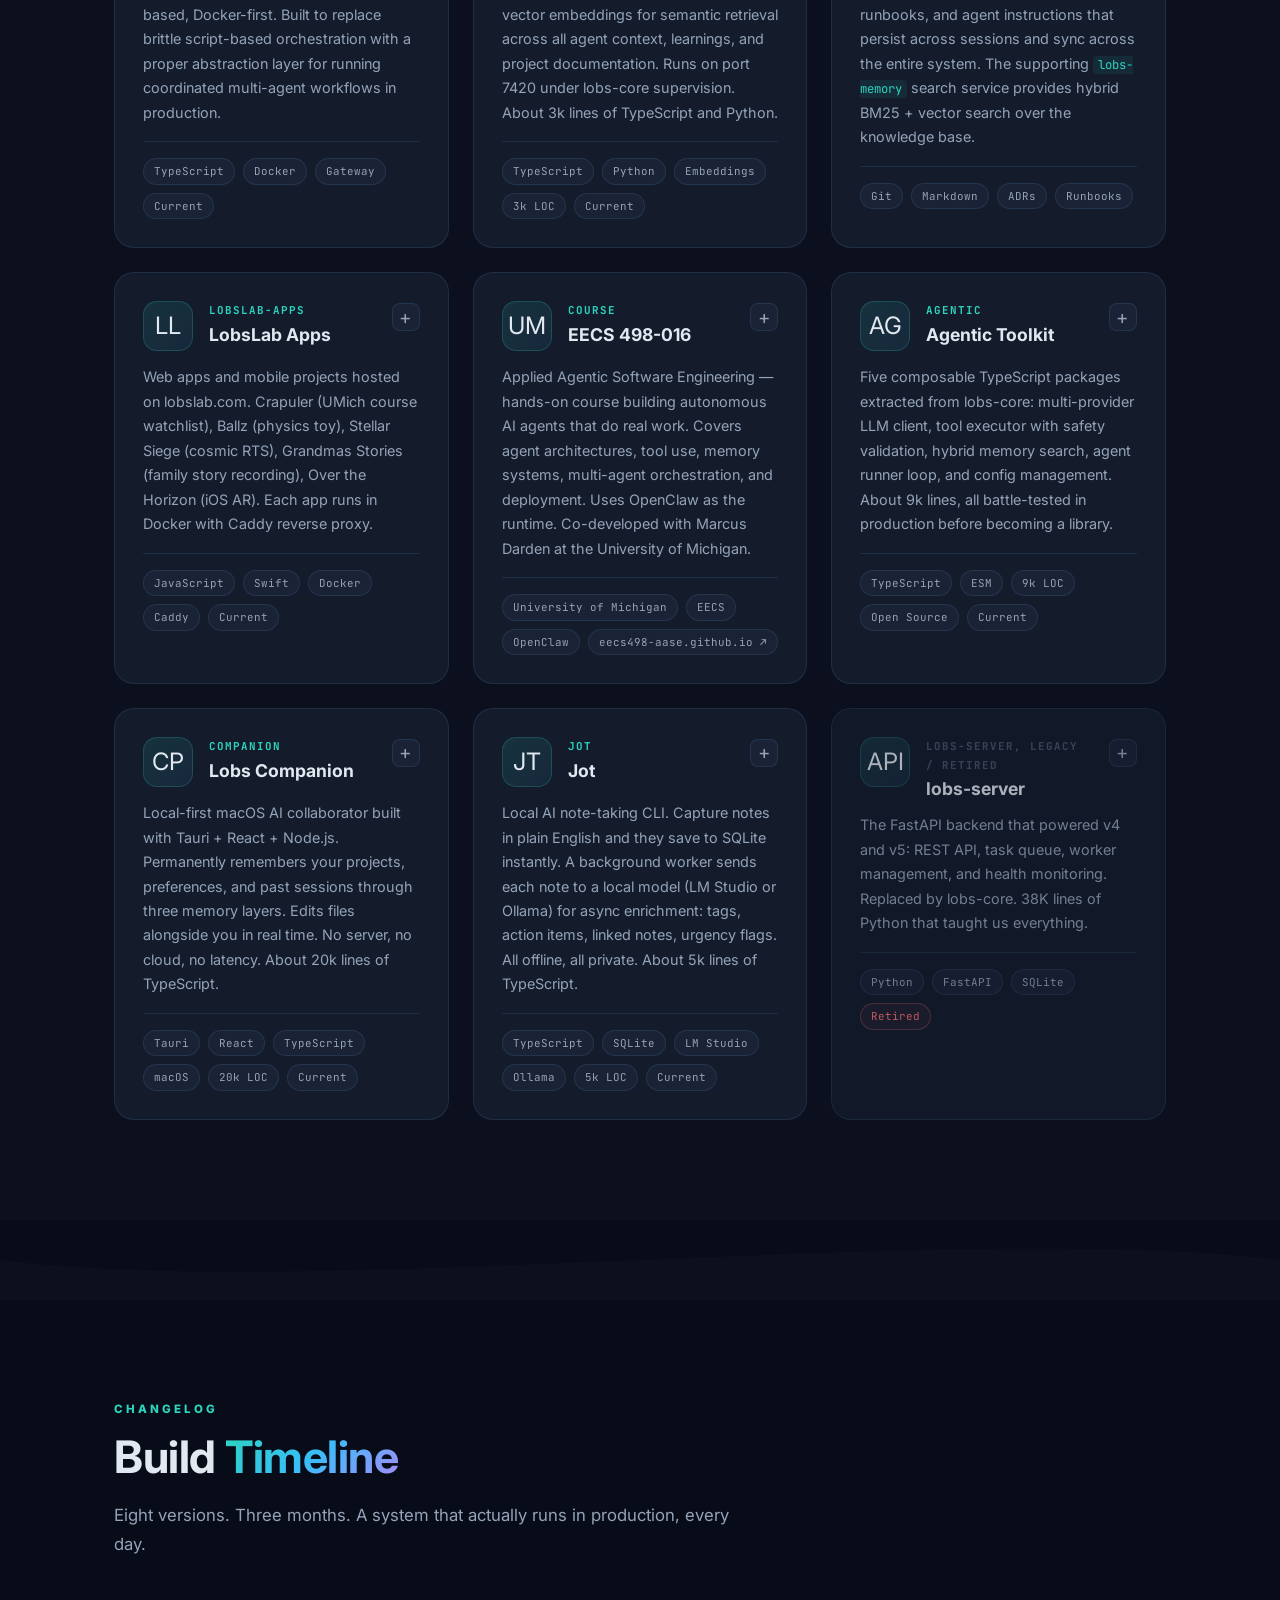
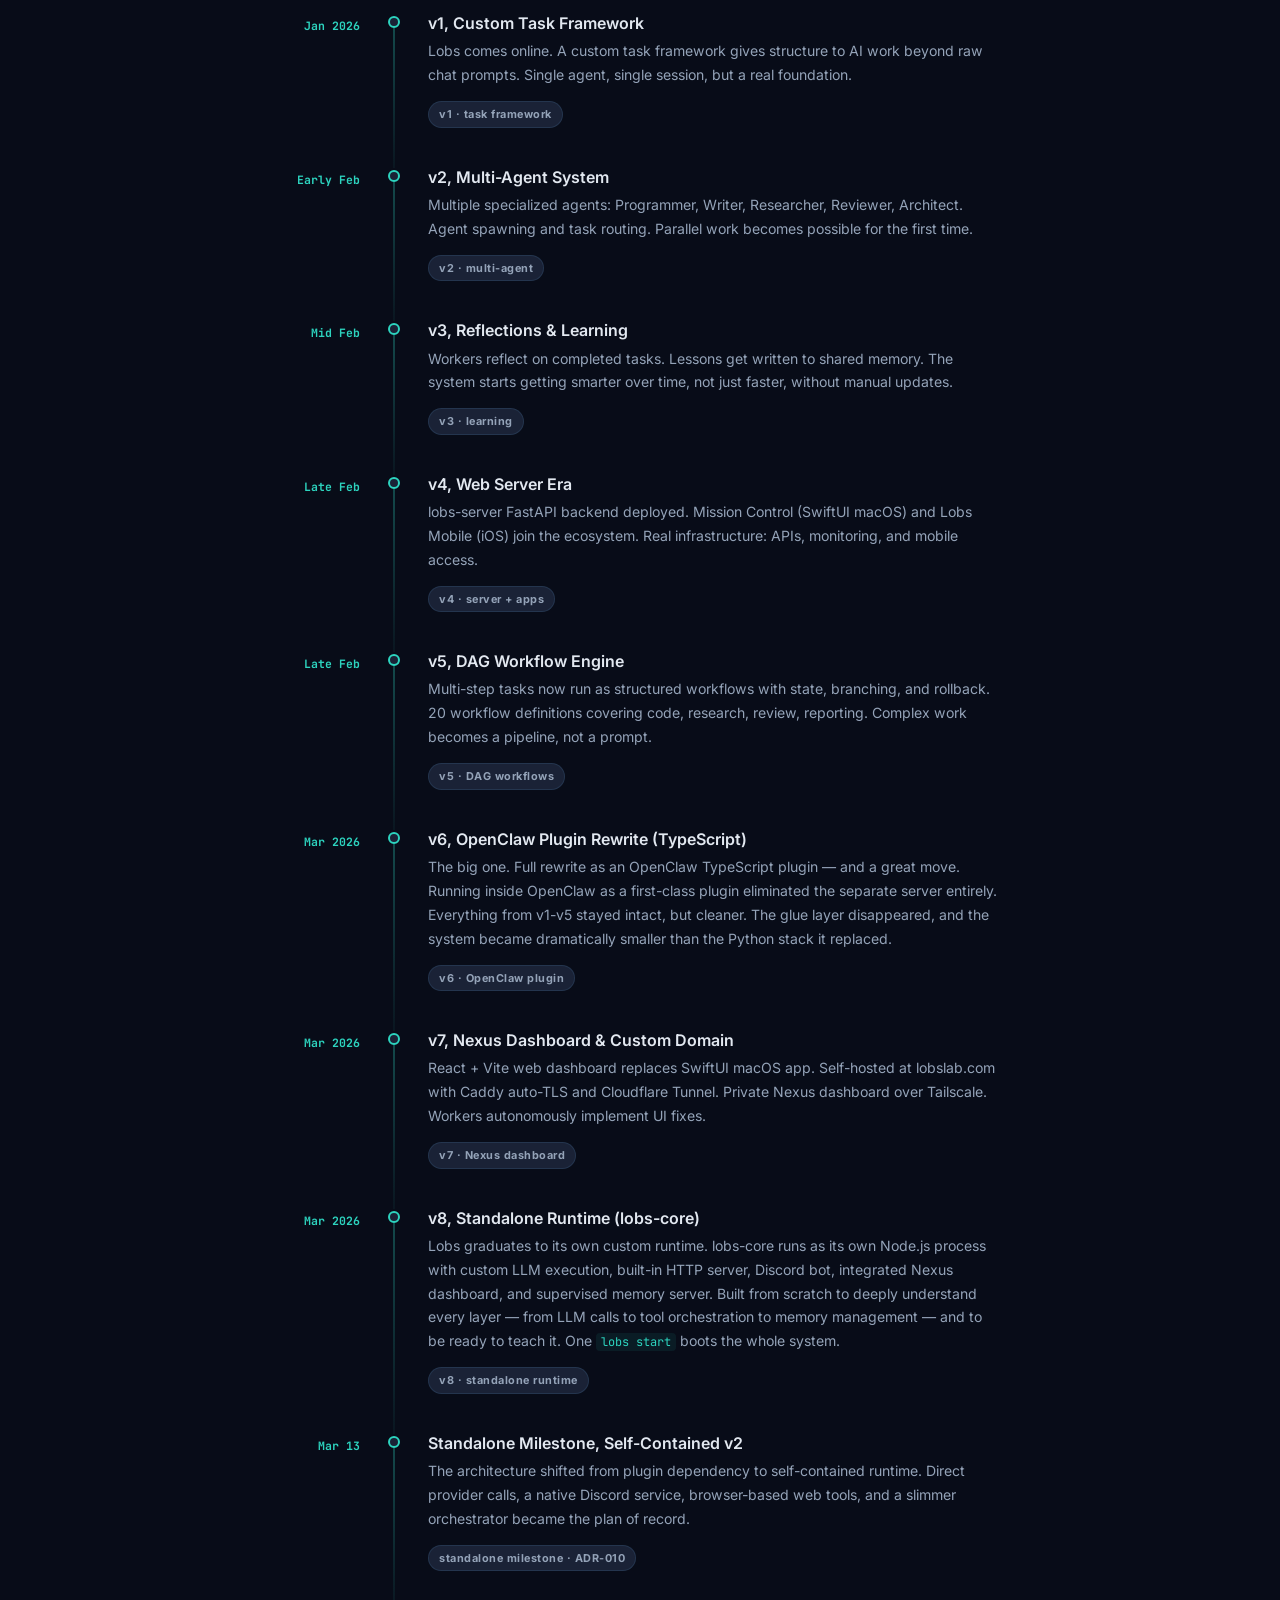
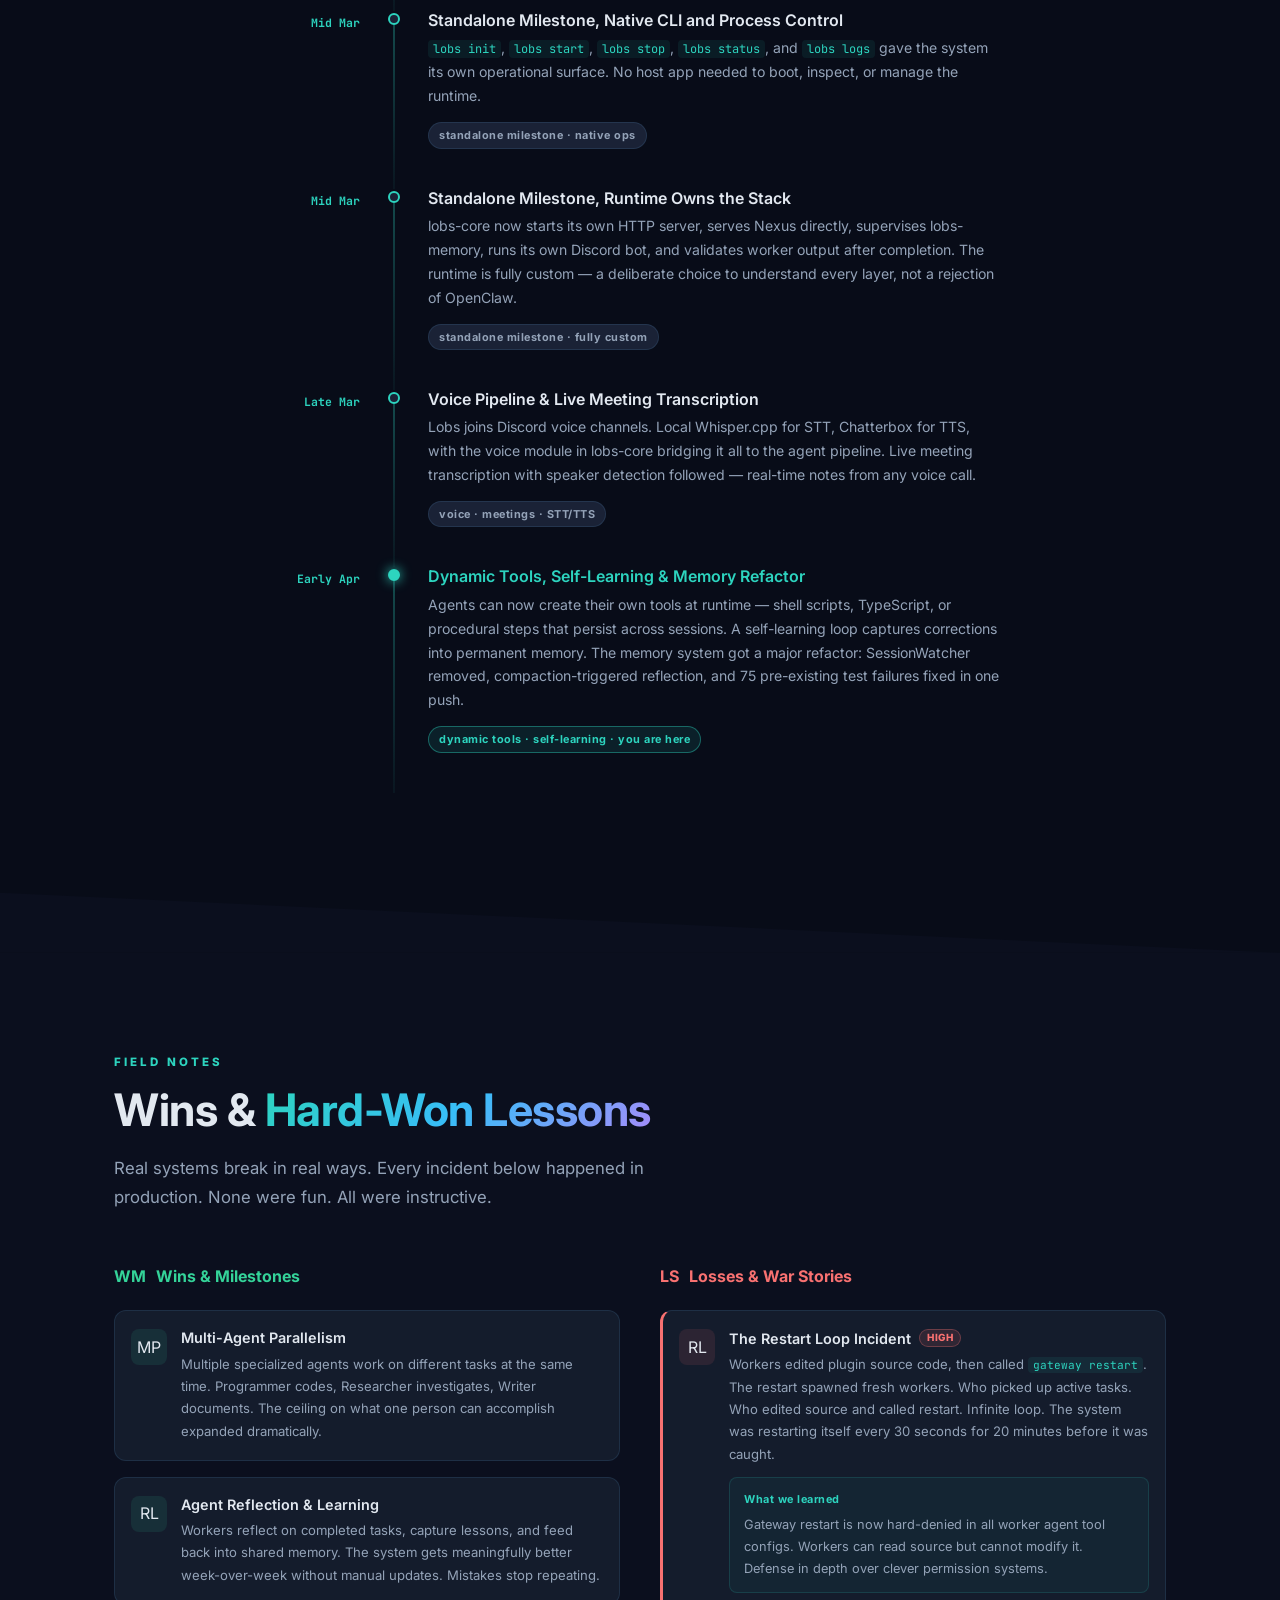
==== commit c5f0e9c5: "docs: surface ADR-008 continuous worker system on homepage" ====
--- a/index.html
+++ b/index.html
@@ -313,7 +313,7 @@
       <div class="stat-card reveal reveal-delay-2">
         <div class="stat-num">24/7</div>
         <div class="stat-unit">autonomous operation</div>
-        <div class="stat-detail">Workers spawn, execute, and complete without supervision. Zero manual intervention after task creation.</div>
+        <div class="stat-detail">Heartbeat-driven continuous worker system. Runs 7 proactive cron jobs daily — morning briefings, repo health checks, dependency monitoring, CI diagnostics, memory compaction, GitHub triage, and cost audits. No manual intervention after task creation.</div>
       </div>
     </div>
   </div>
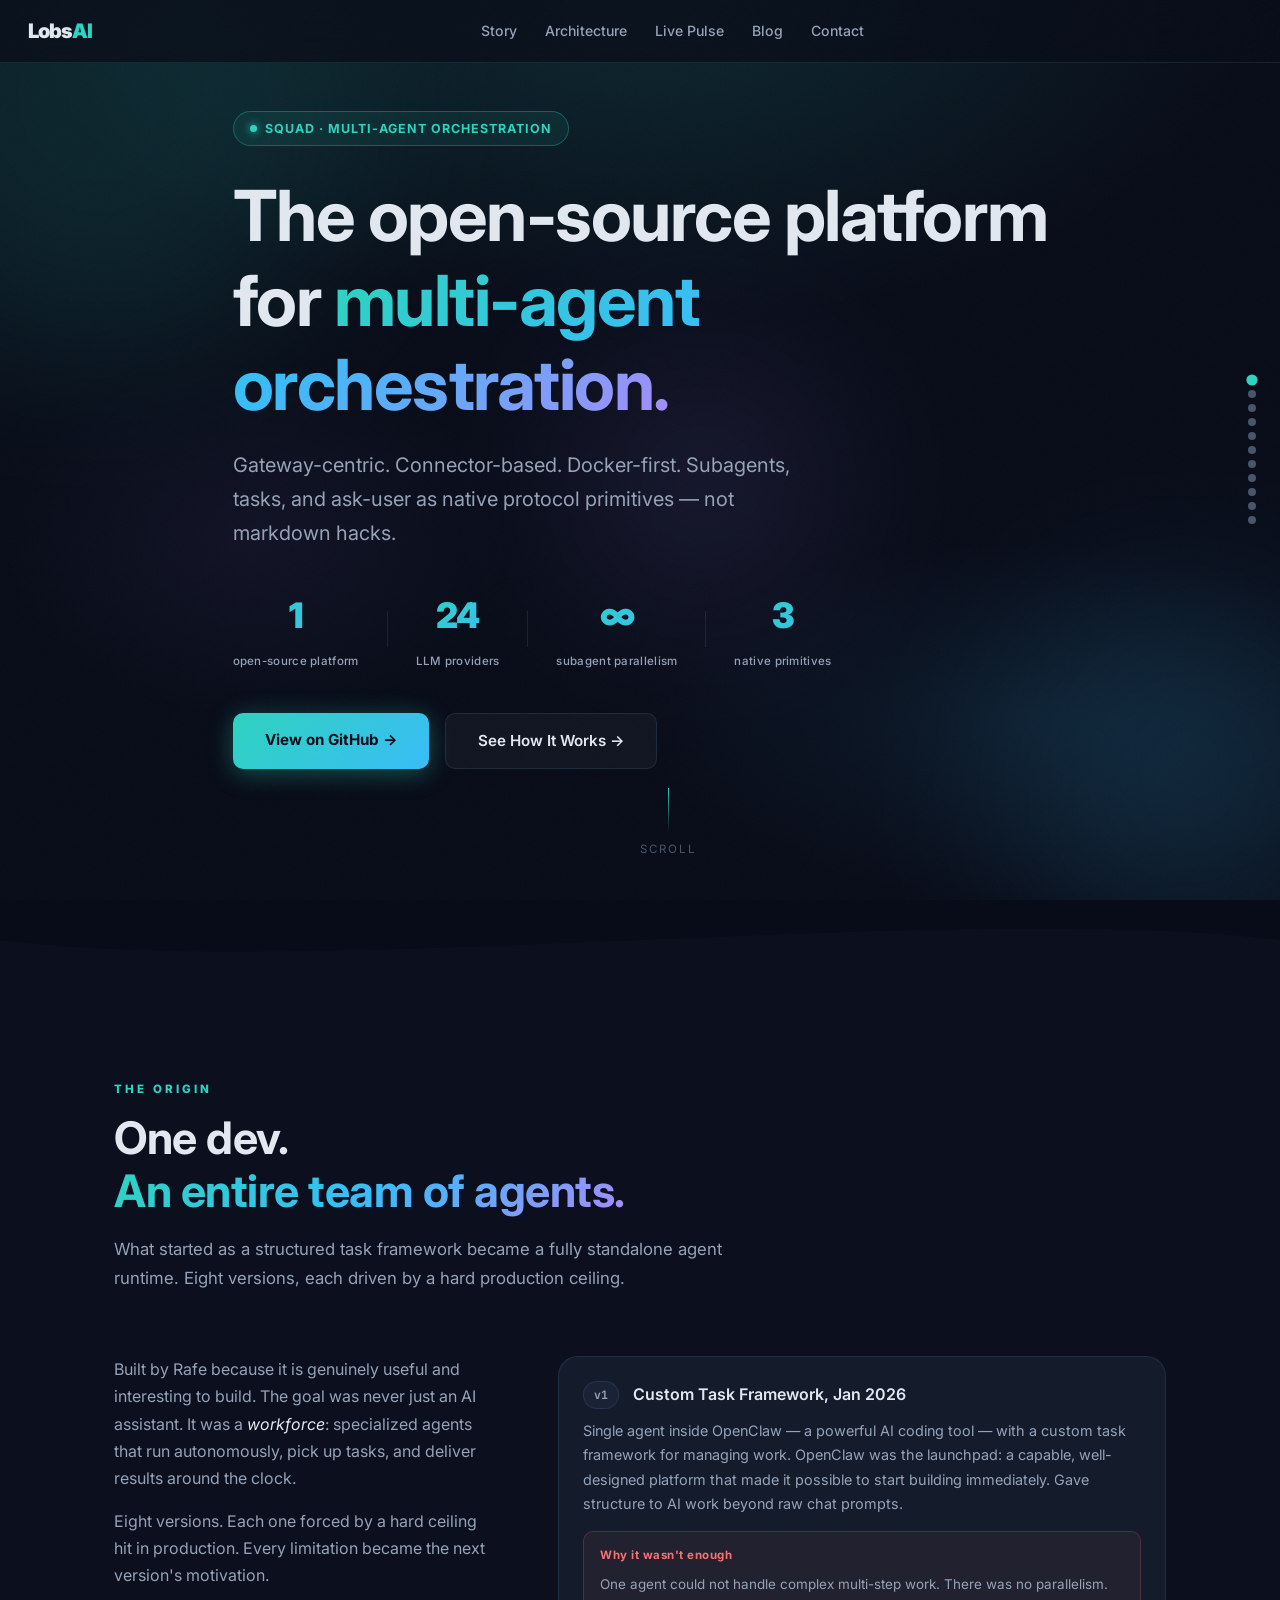
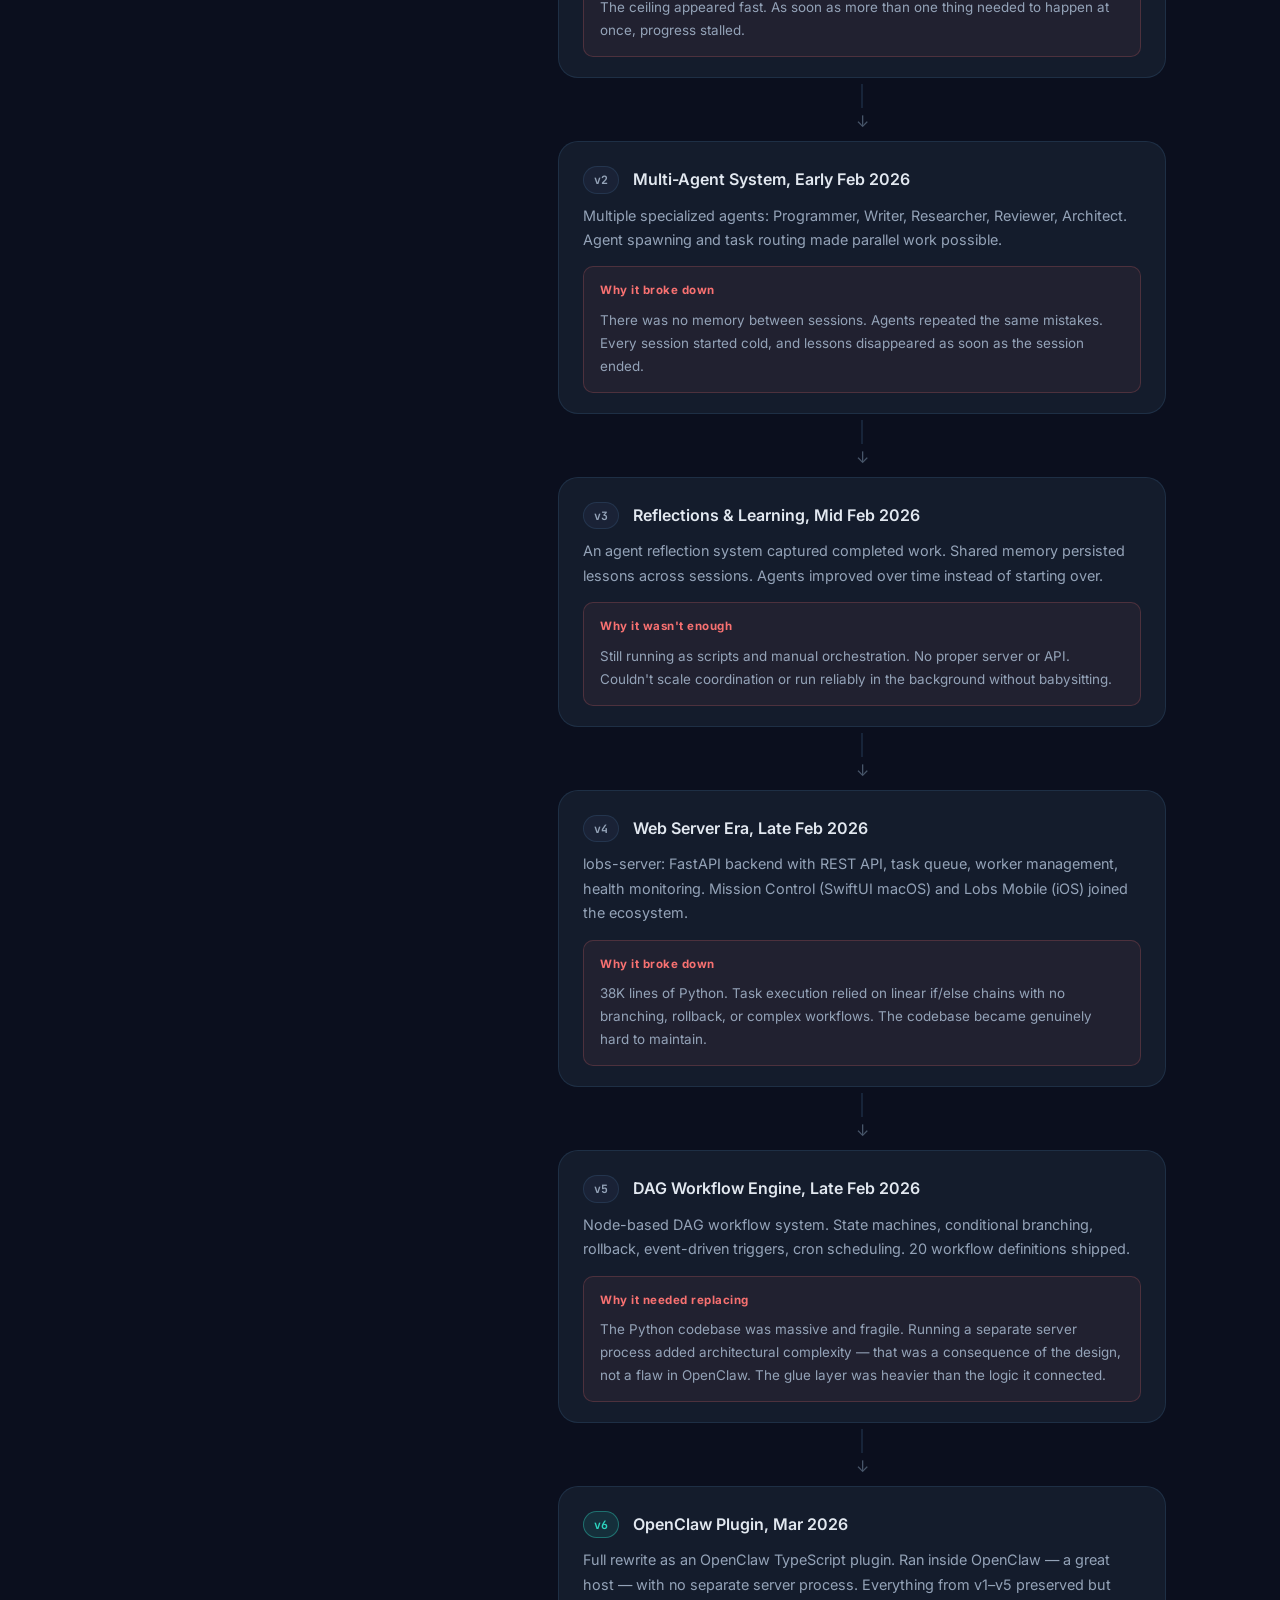
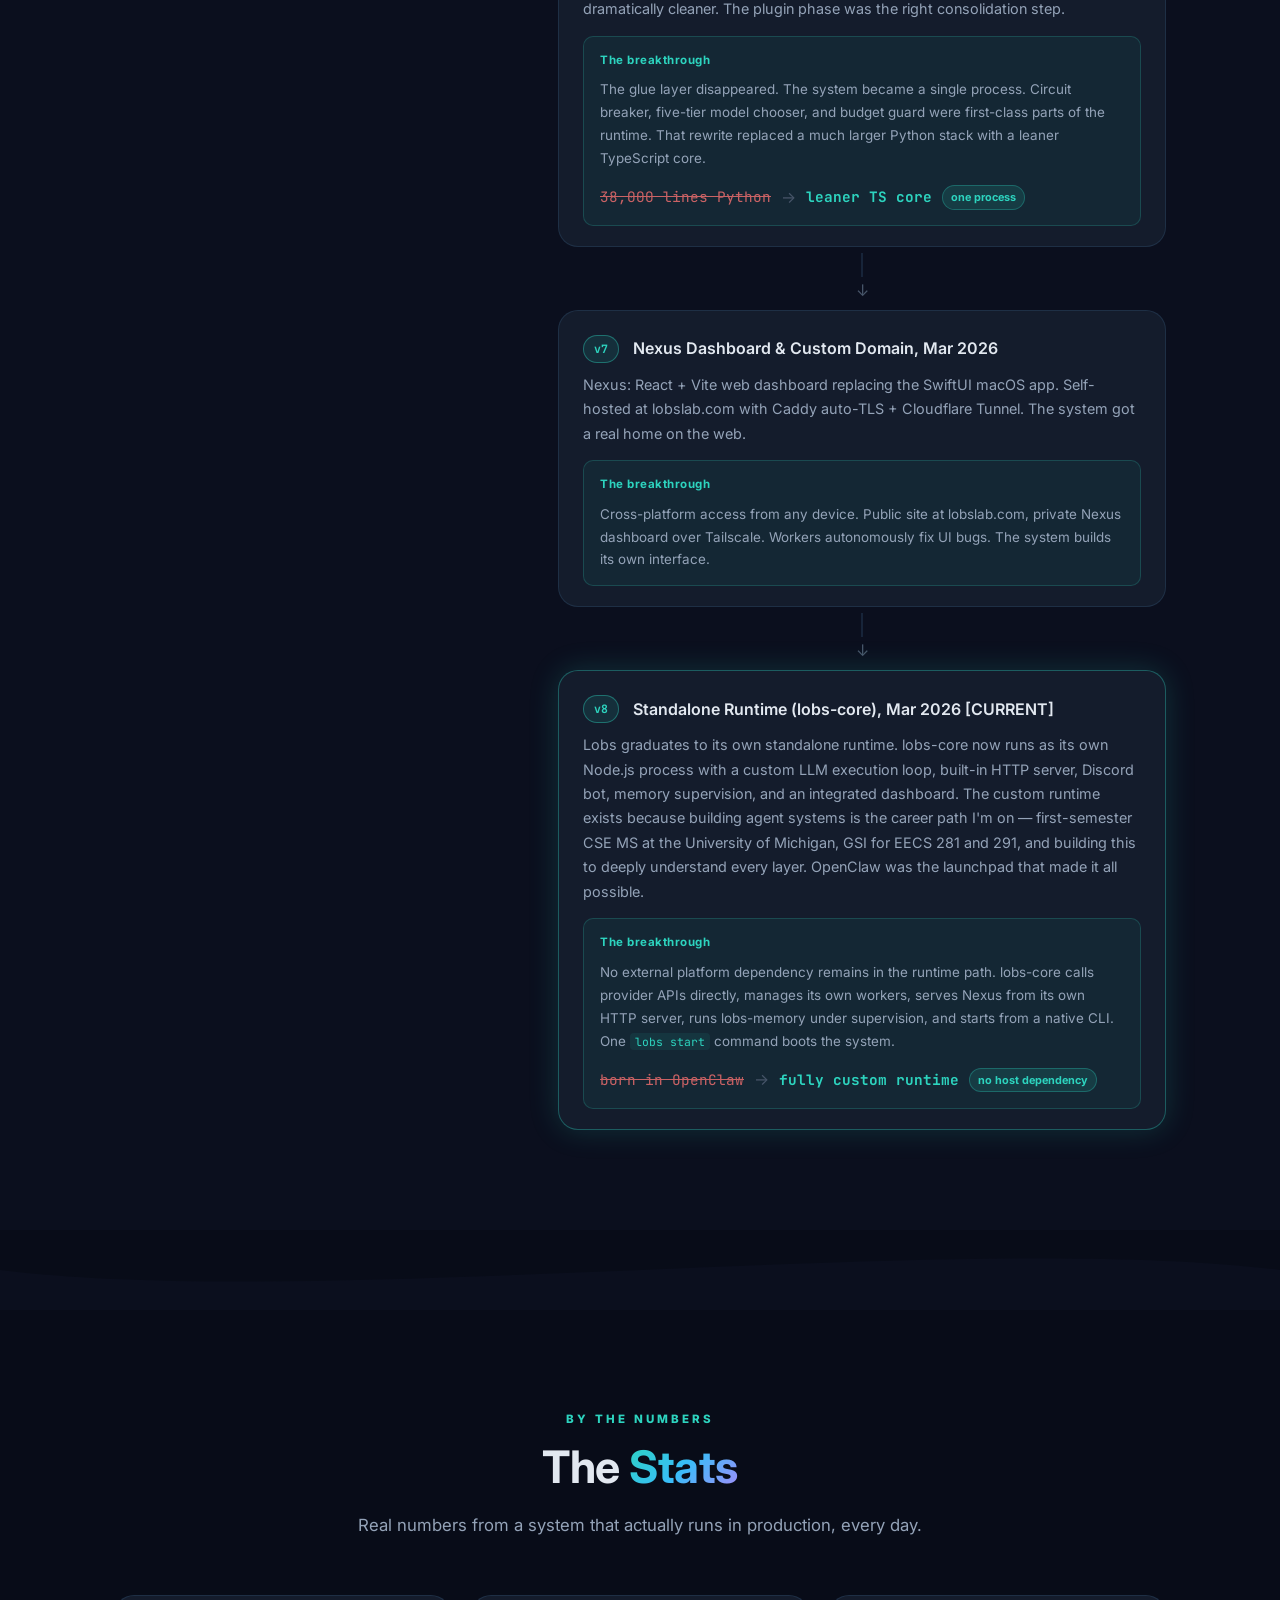
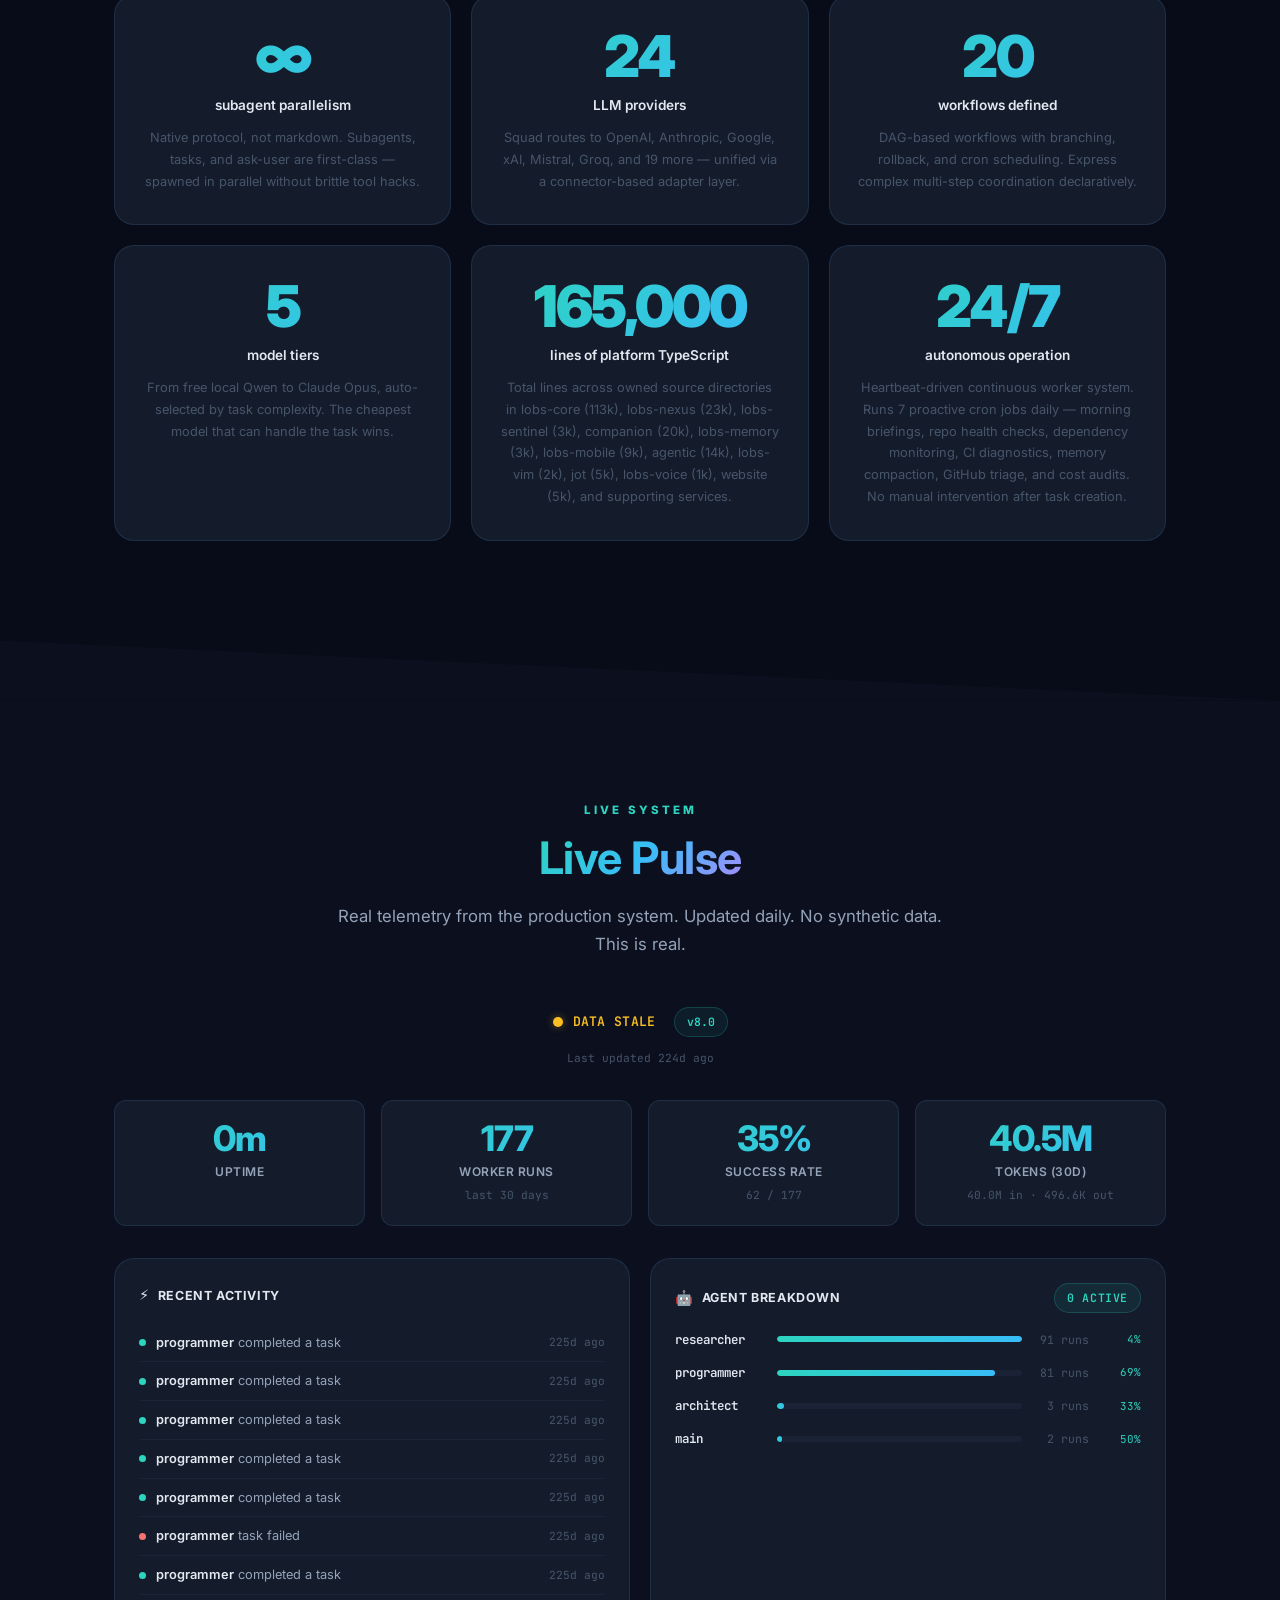
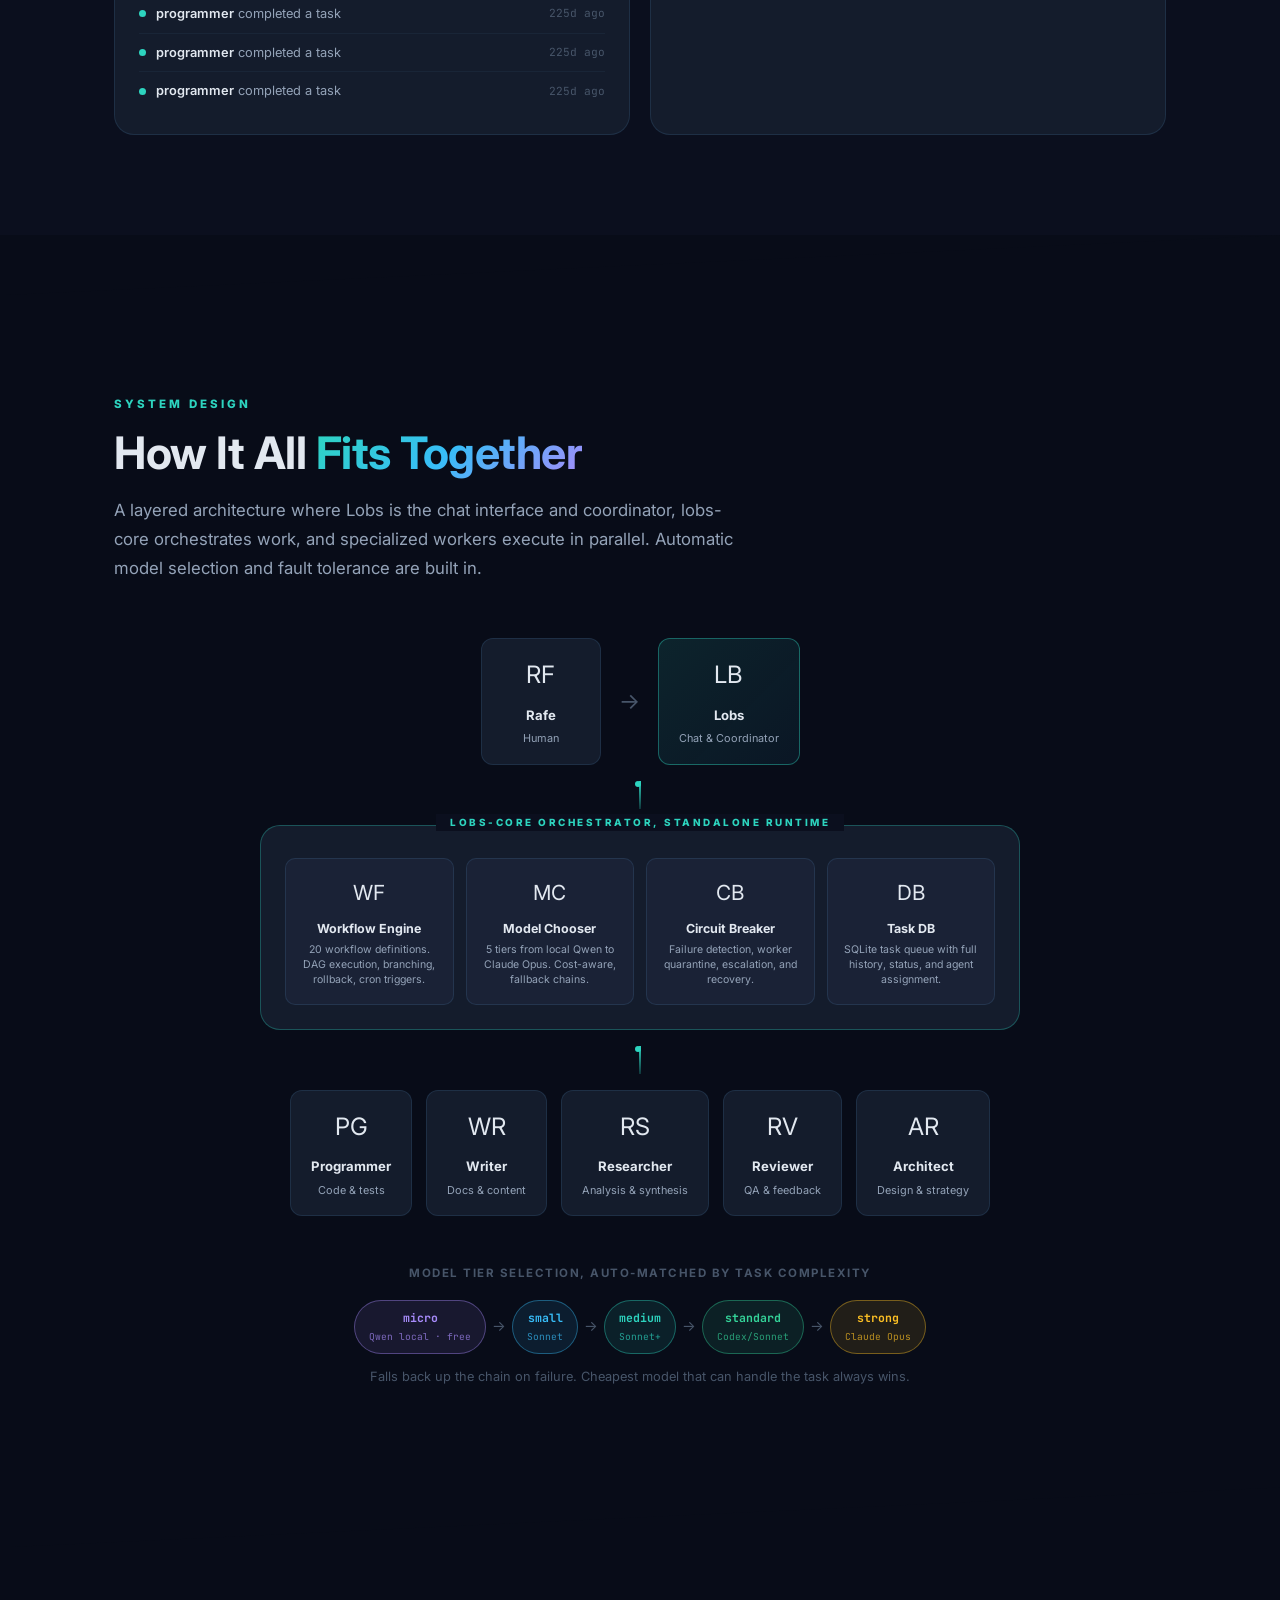
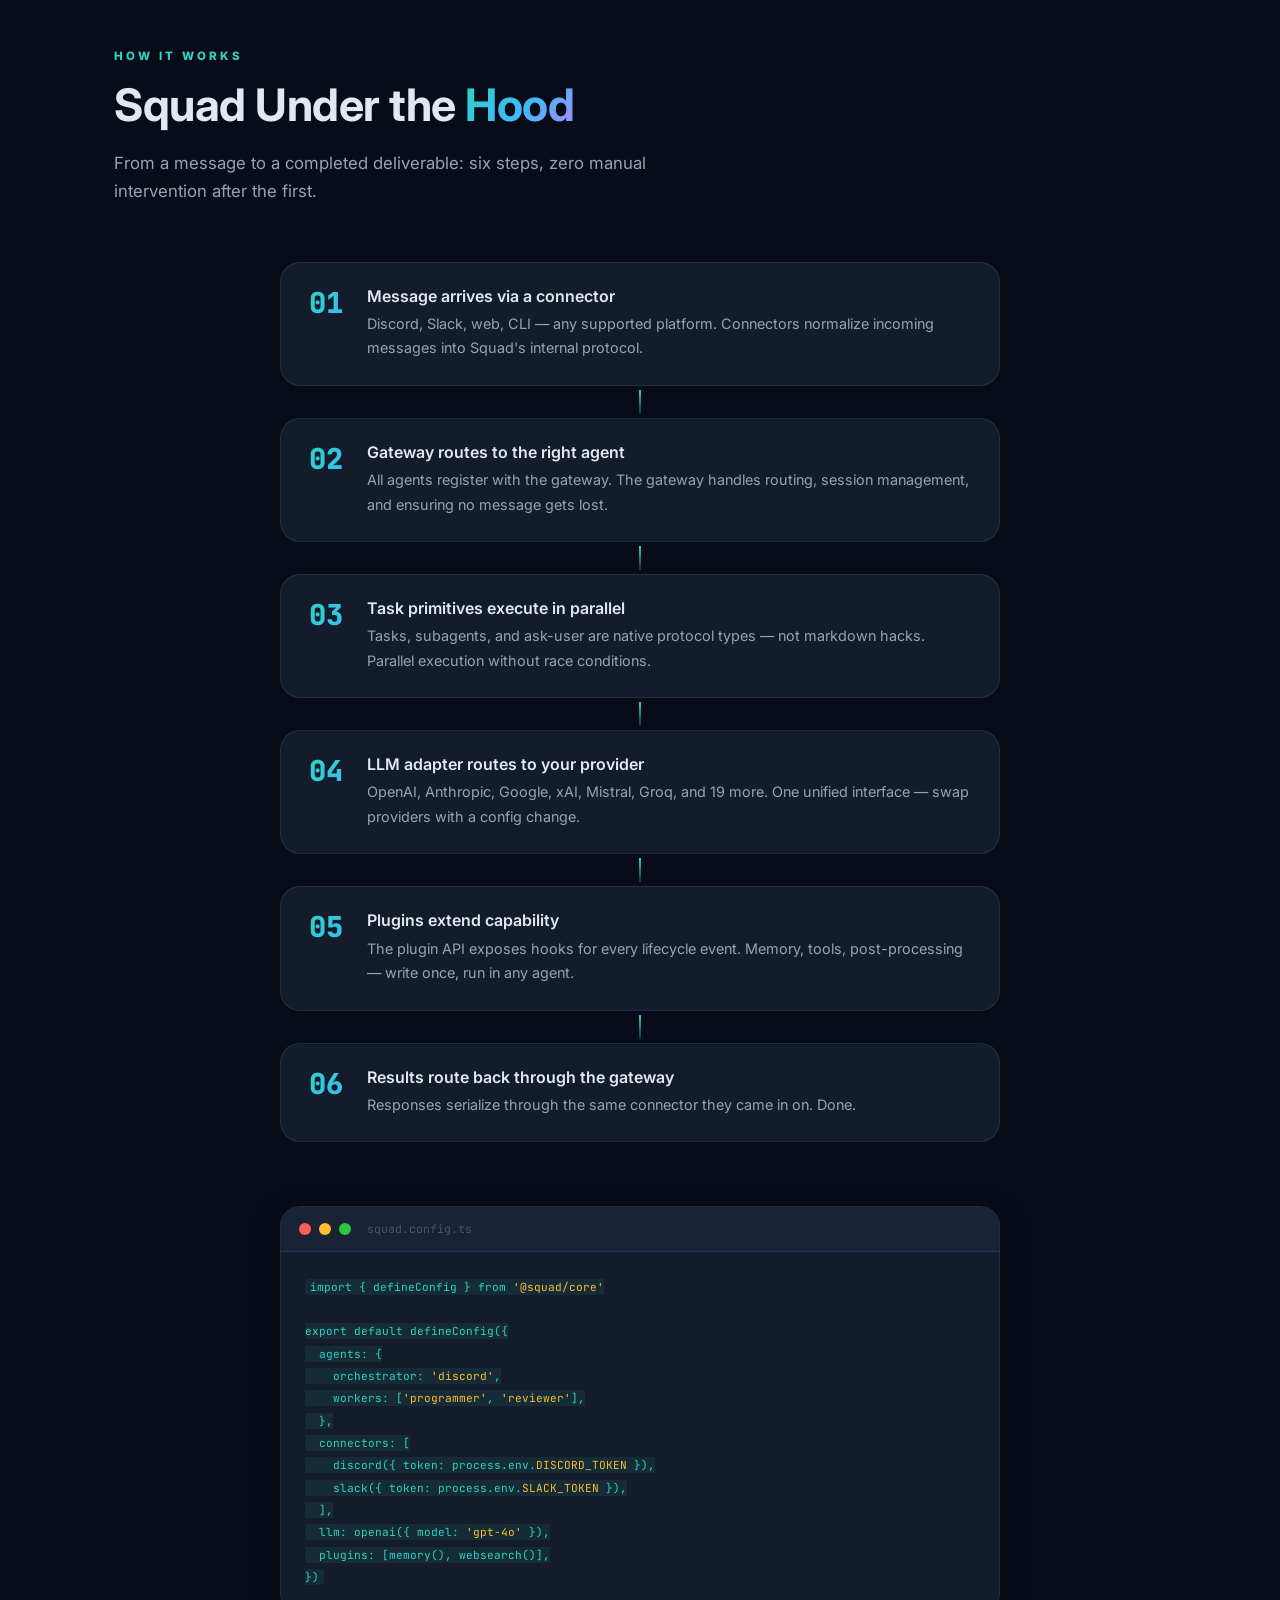
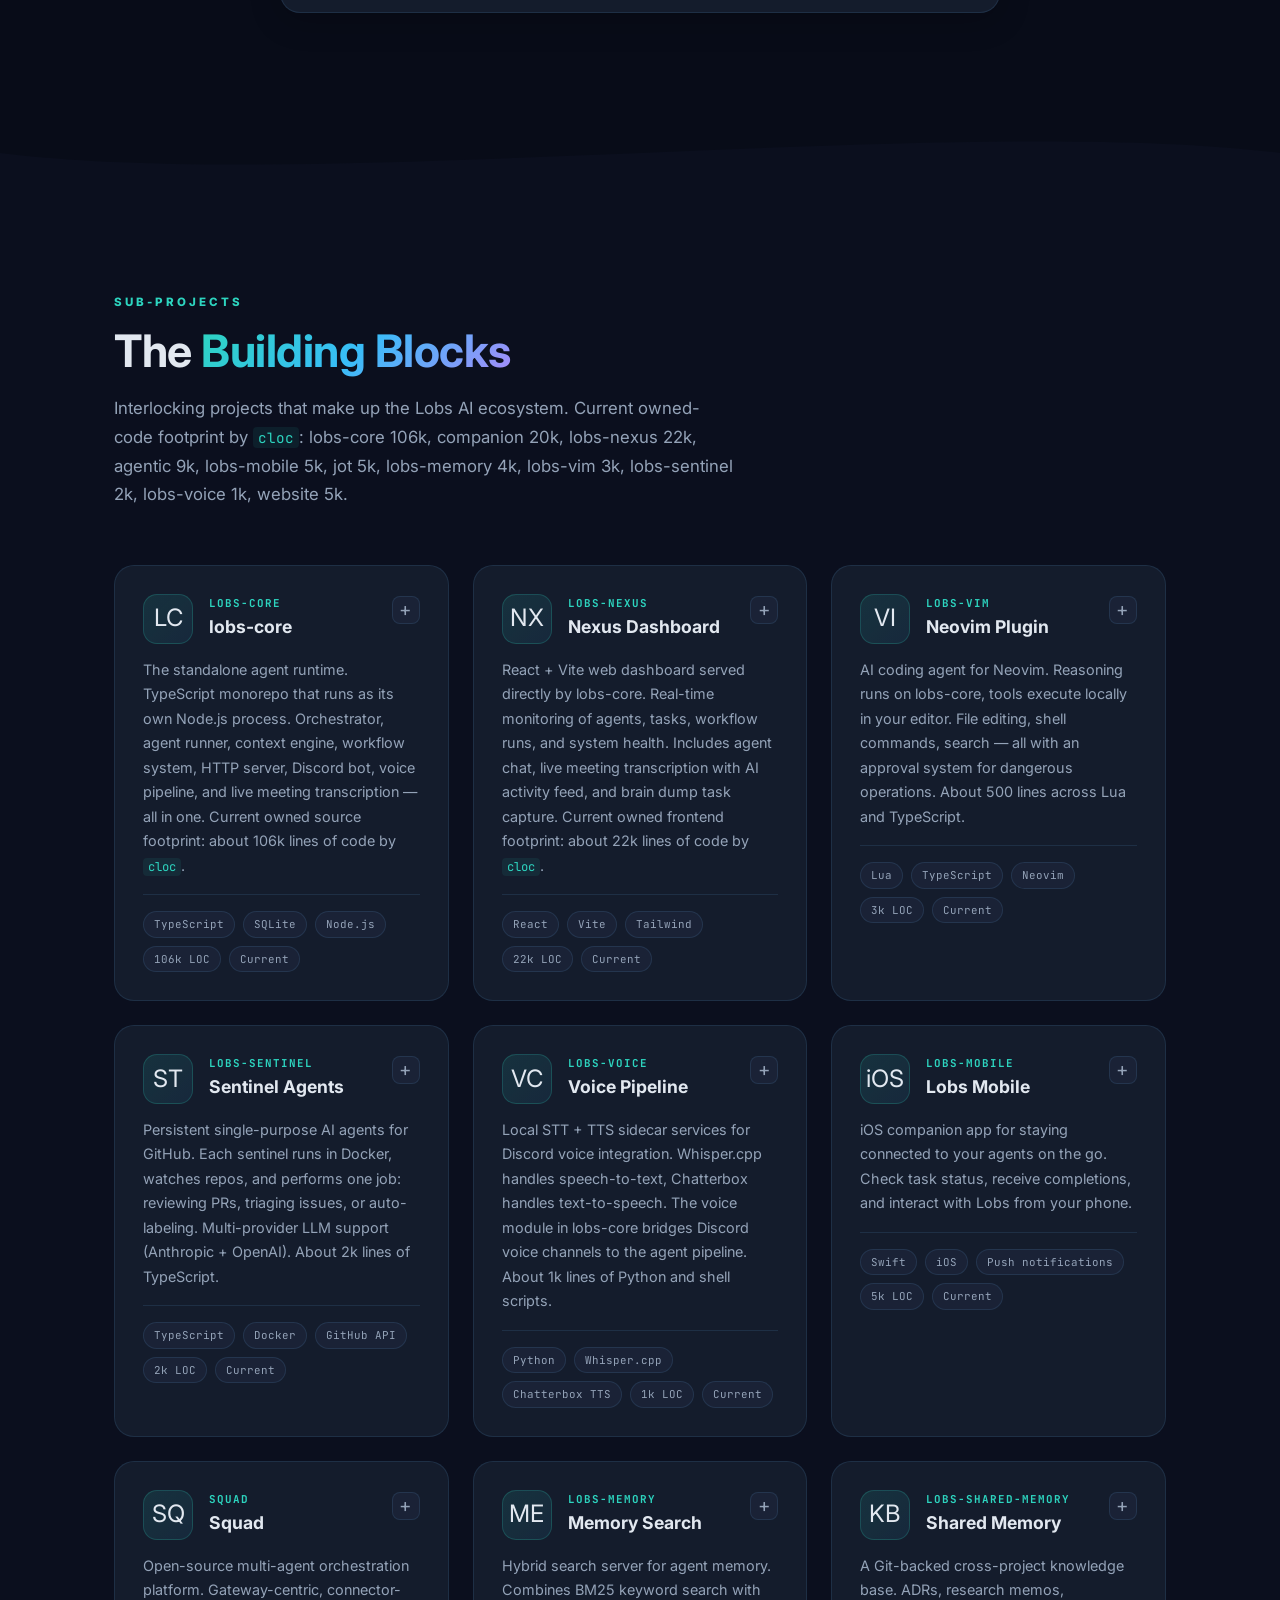
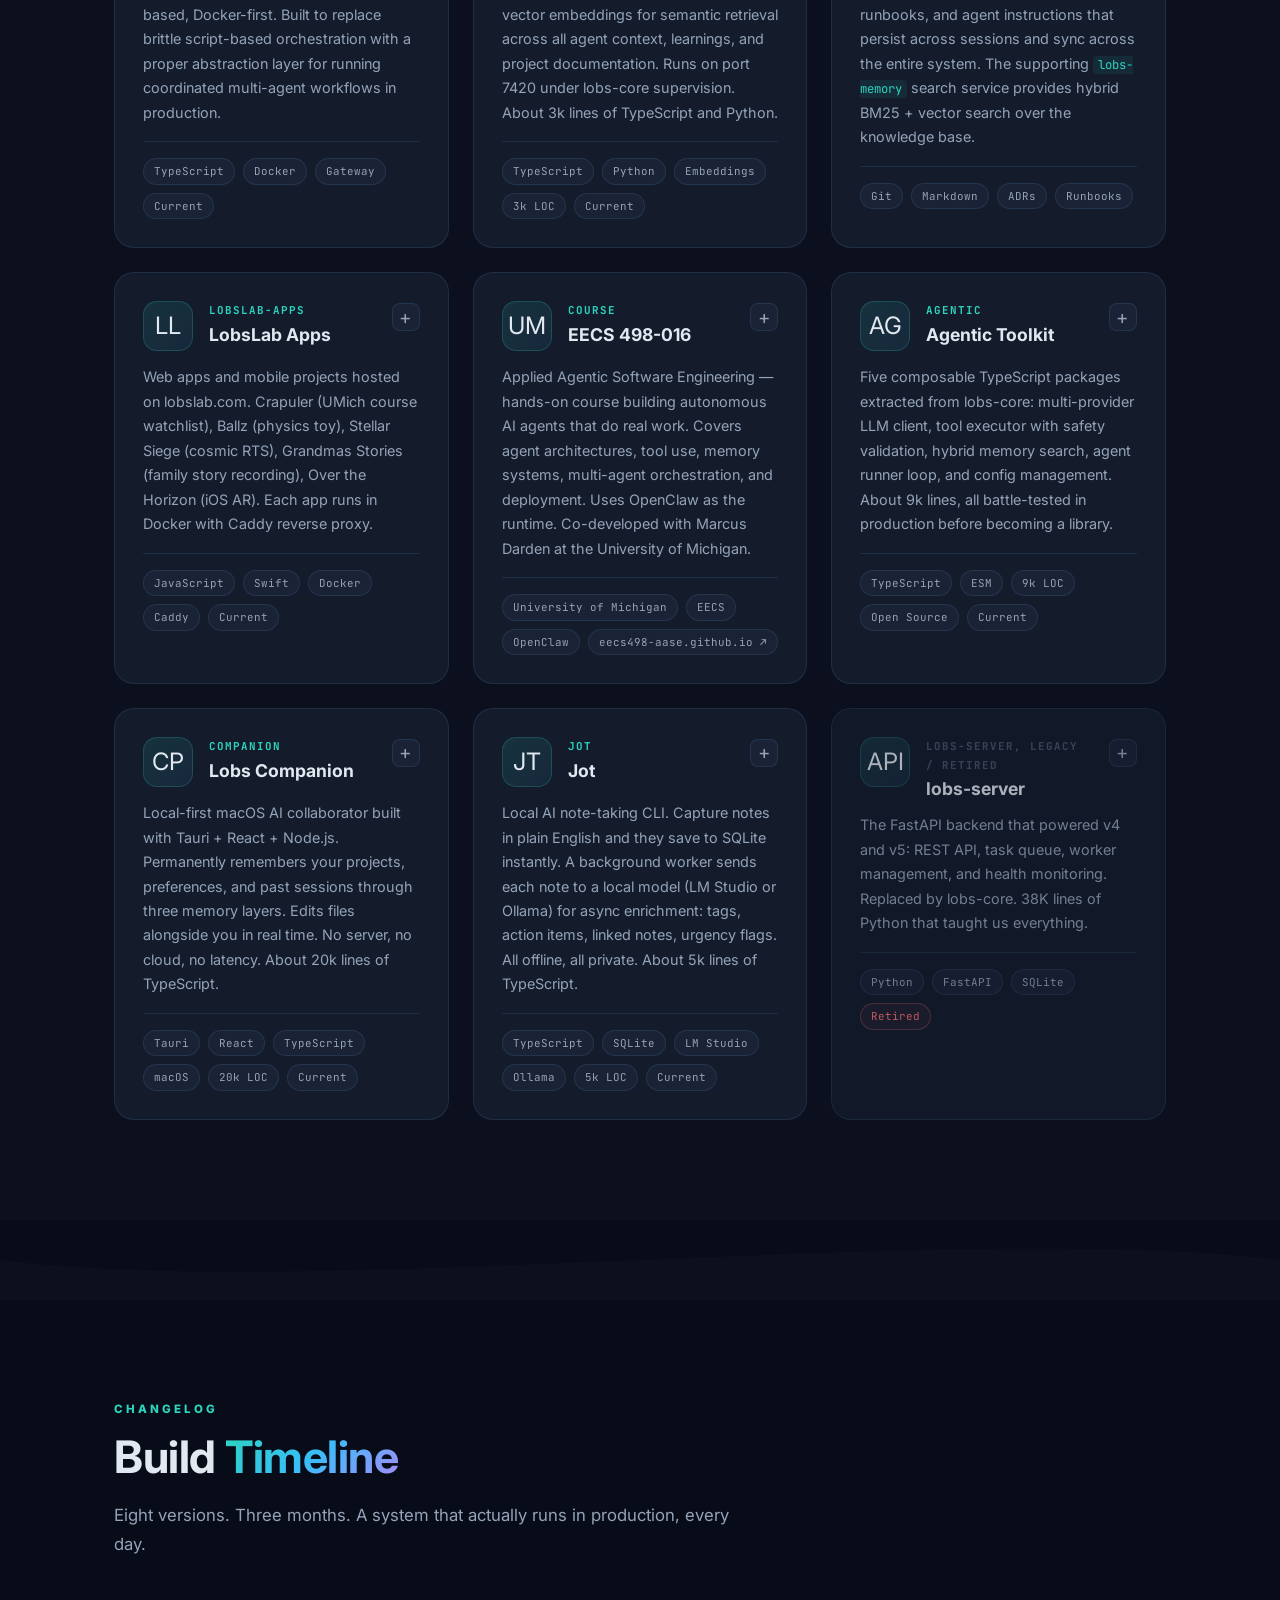
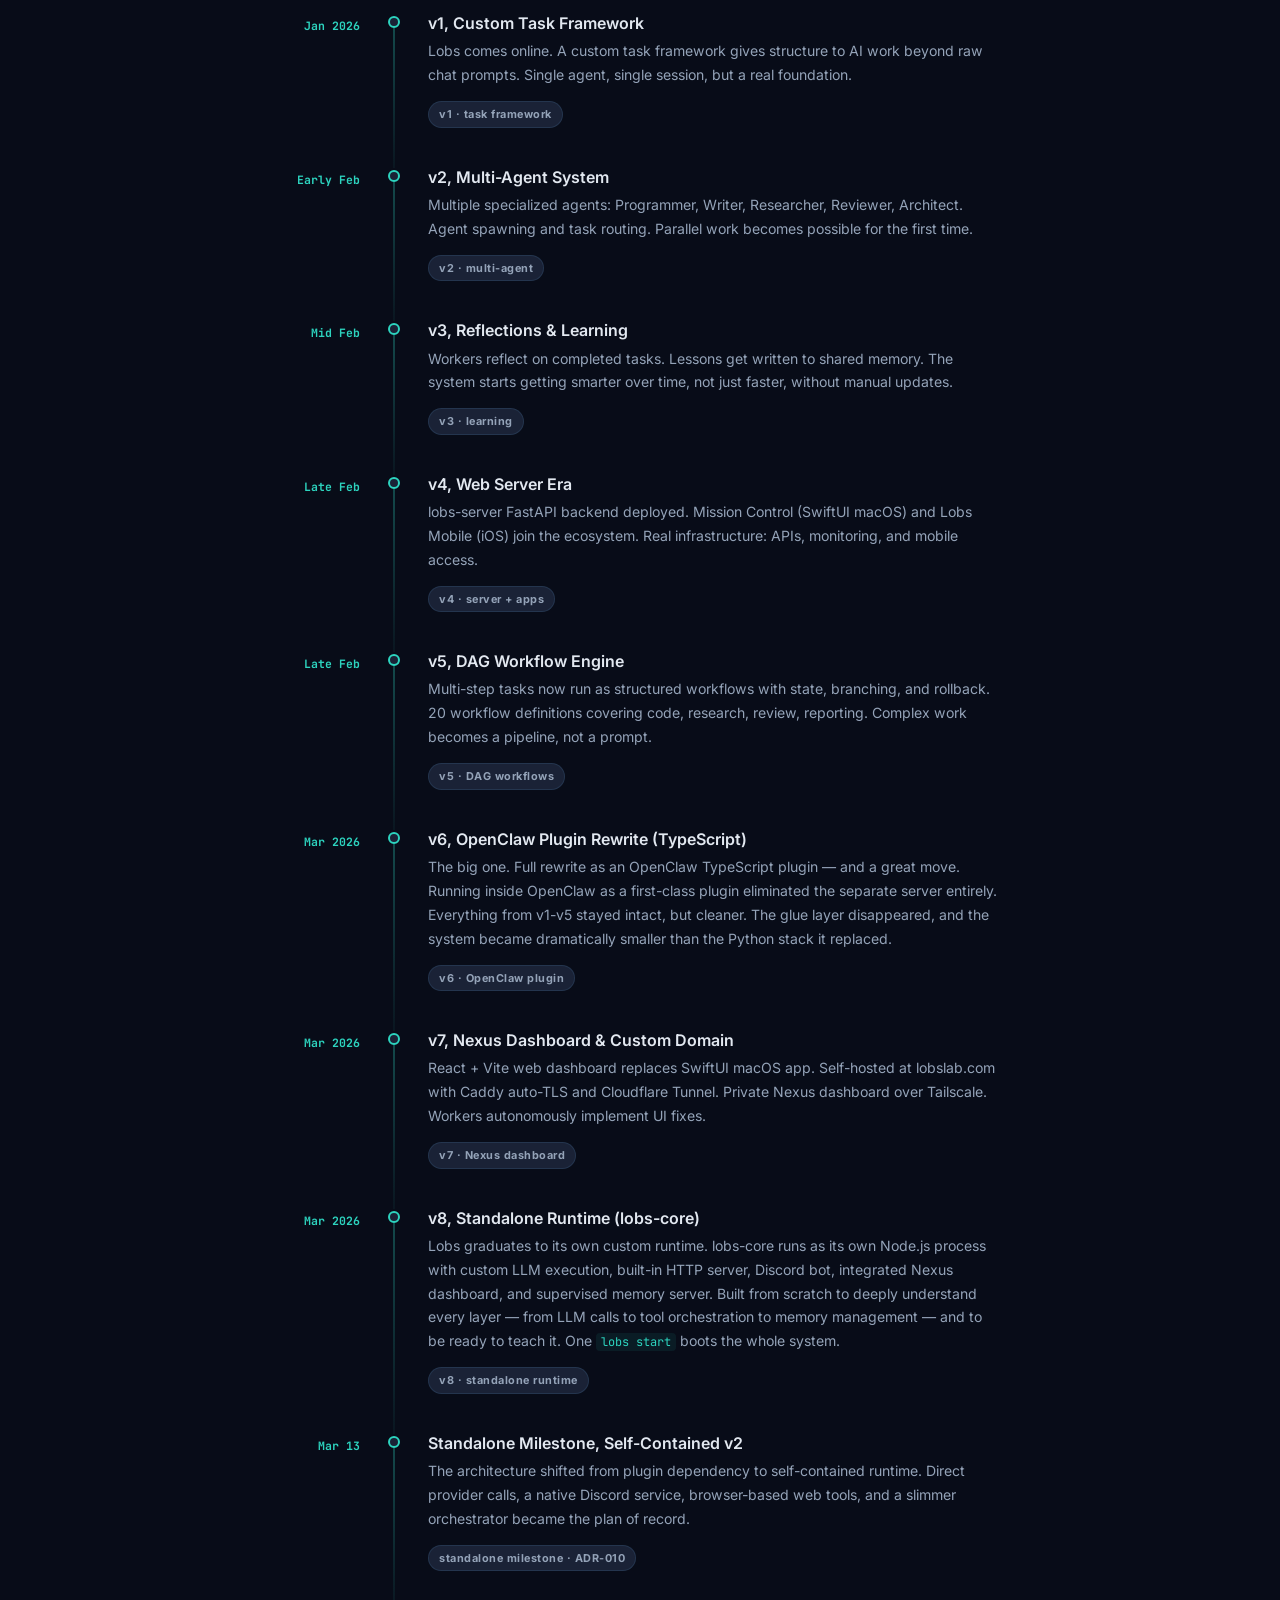
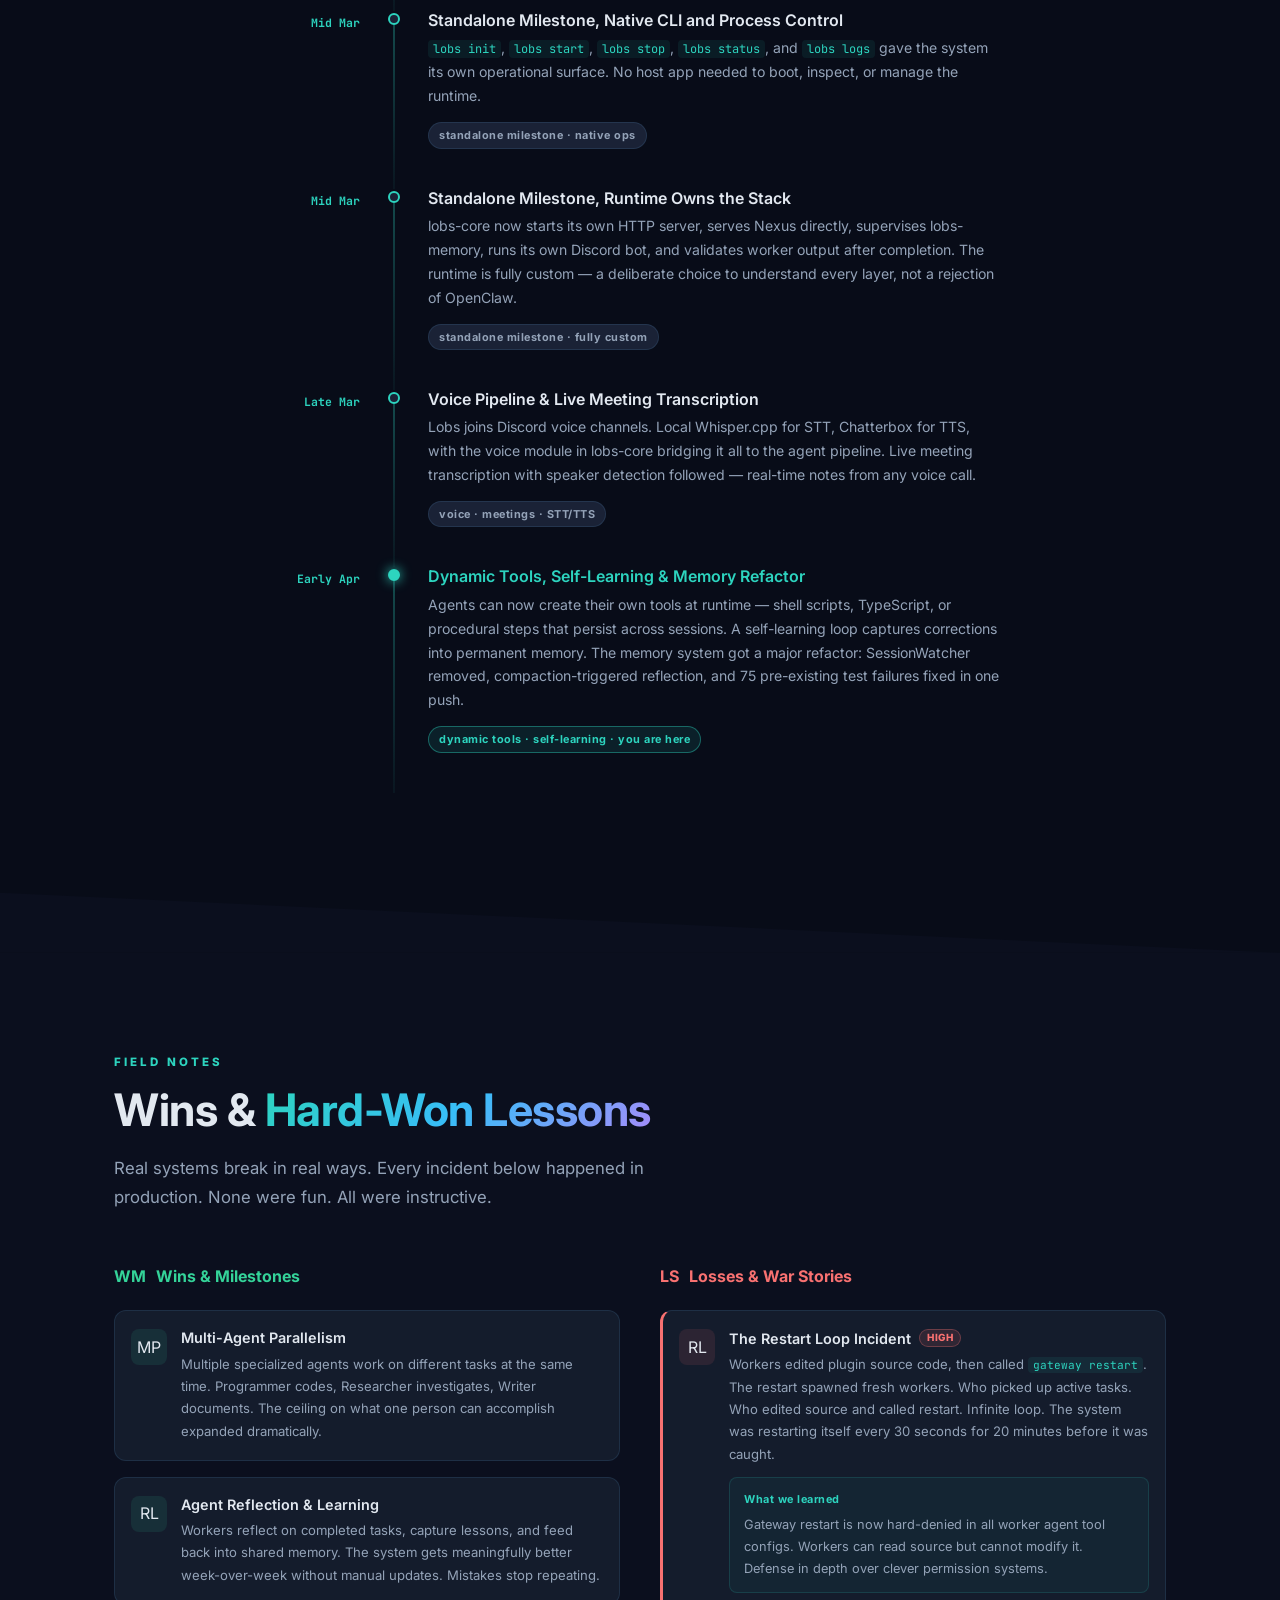
==== commit a77f3736: "Update LOC counts: lobs-core 106k→113k, mobile 5k→9k, agentic 9k→14k, total 147k→165k" ====
--- a/index.html
+++ b/index.html
@@ -306,9 +306,9 @@
         <div class="stat-detail">From free local Qwen to Claude Opus, auto-selected by task complexity. The cheapest model that can handle the task wins.</div>
       </div>
       <div class="stat-card reveal reveal-delay-1">
-        <div class="stat-num counter" data-target="147000">0</div>
+        <div class="stat-num counter" data-target="165000">0</div>
         <div class="stat-unit">lines of platform TypeScript</div>
-        <div class="stat-detail">Total lines across owned source directories in lobs-core (106k), lobs-nexus (22k), lobs-sentinel (2k), companion (20k), lobs-memory (4k), lobs-mobile (5k), agentic (9k), lobs-vim (3k), jot (5k), lobs-voice (1k), website (5k), and supporting services.</div>
+        <div class="stat-detail">Total lines across owned source directories in lobs-core (113k), lobs-nexus (23k), lobs-sentinel (3k), companion (20k), lobs-memory (3k), lobs-mobile (9k), agentic (14k), lobs-vim (2k), jot (5k), lobs-voice (1k), website (5k), and supporting services.</div>
       </div>
       <div class="stat-card reveal reveal-delay-2">
         <div class="stat-num">24/7</div>
